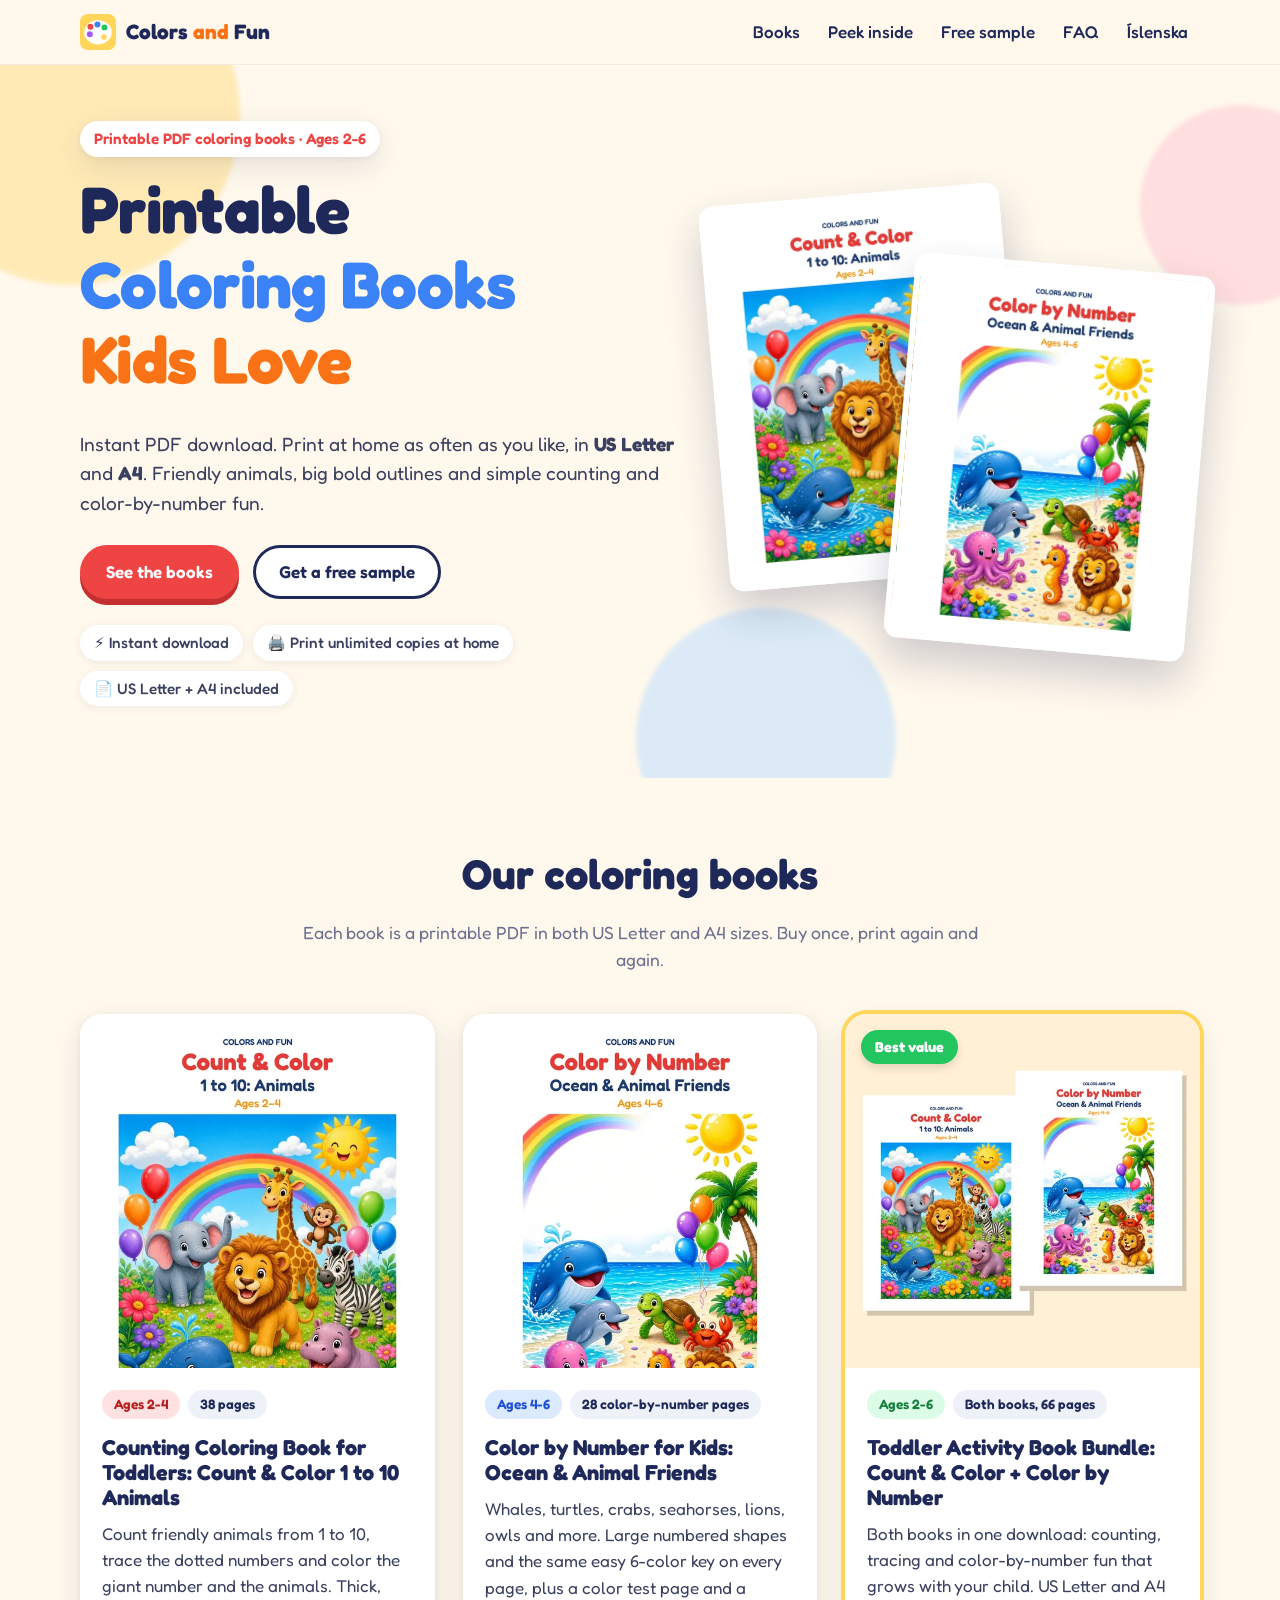
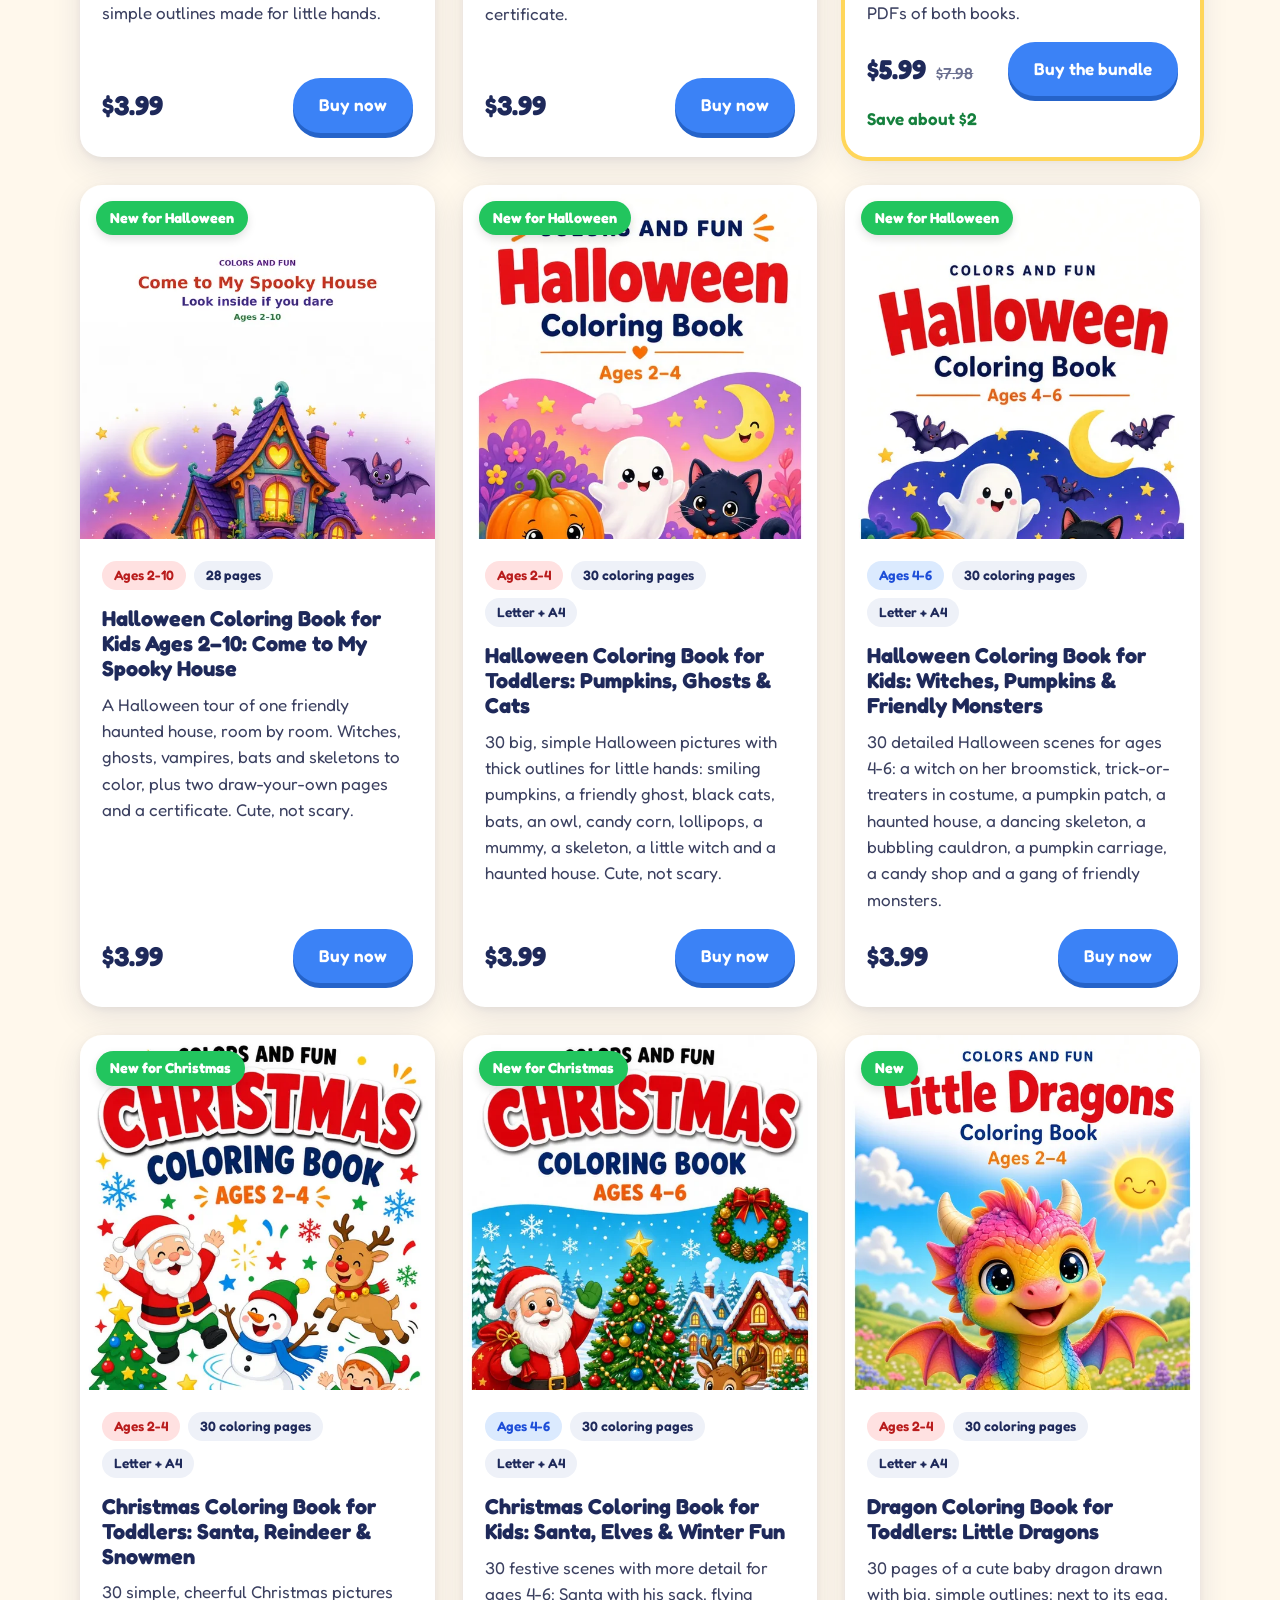
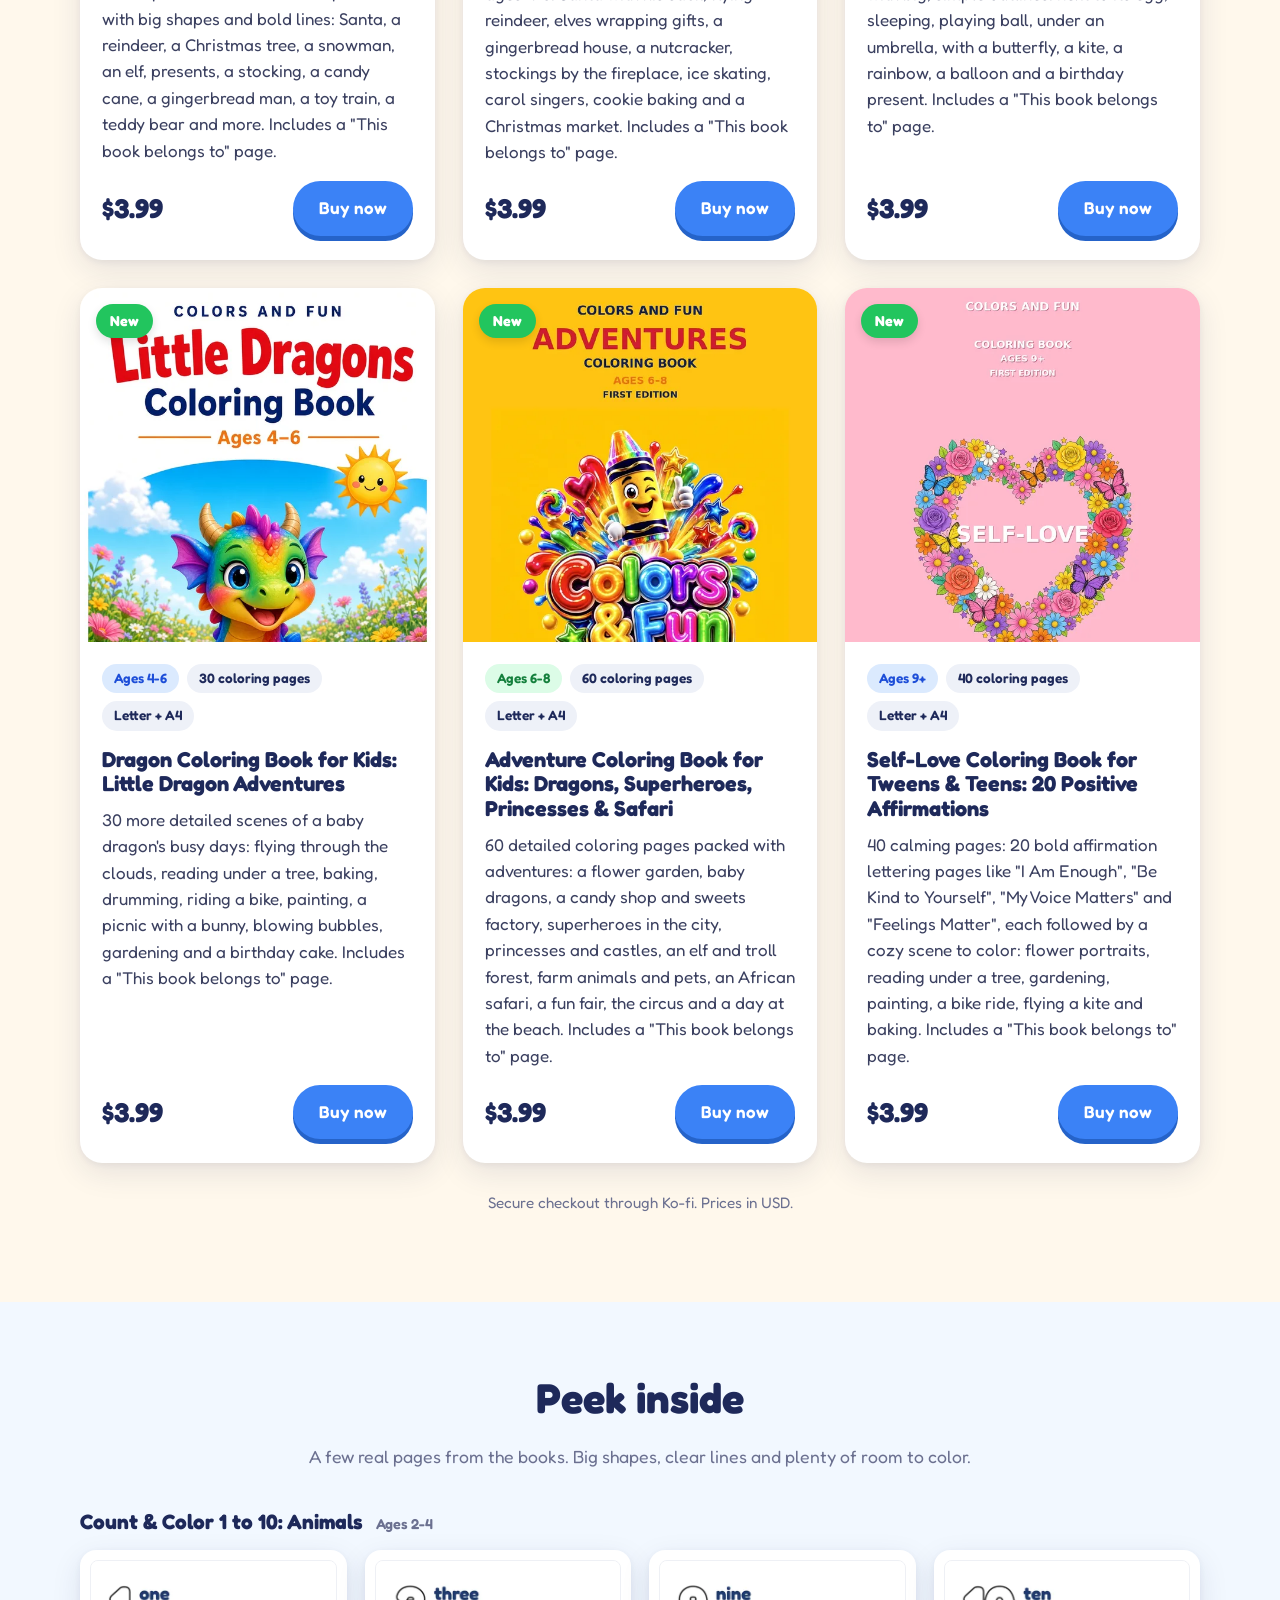
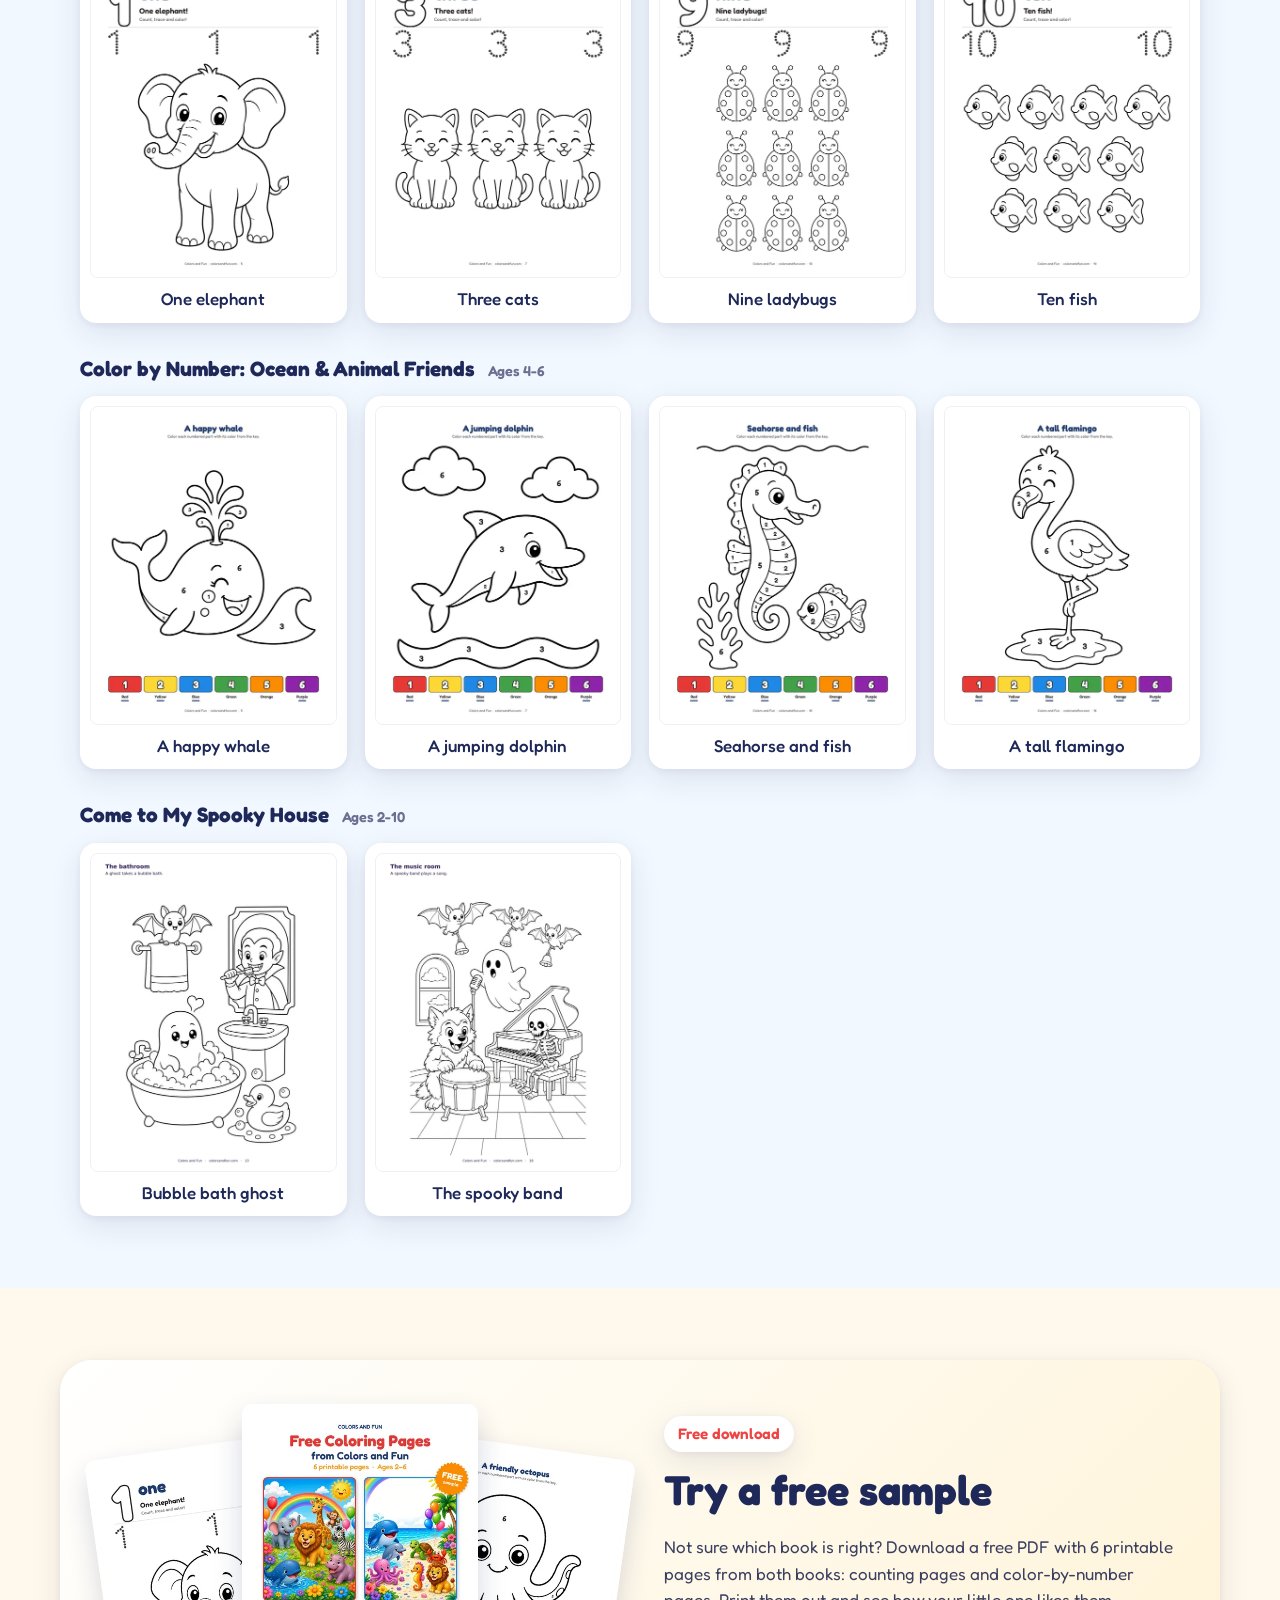
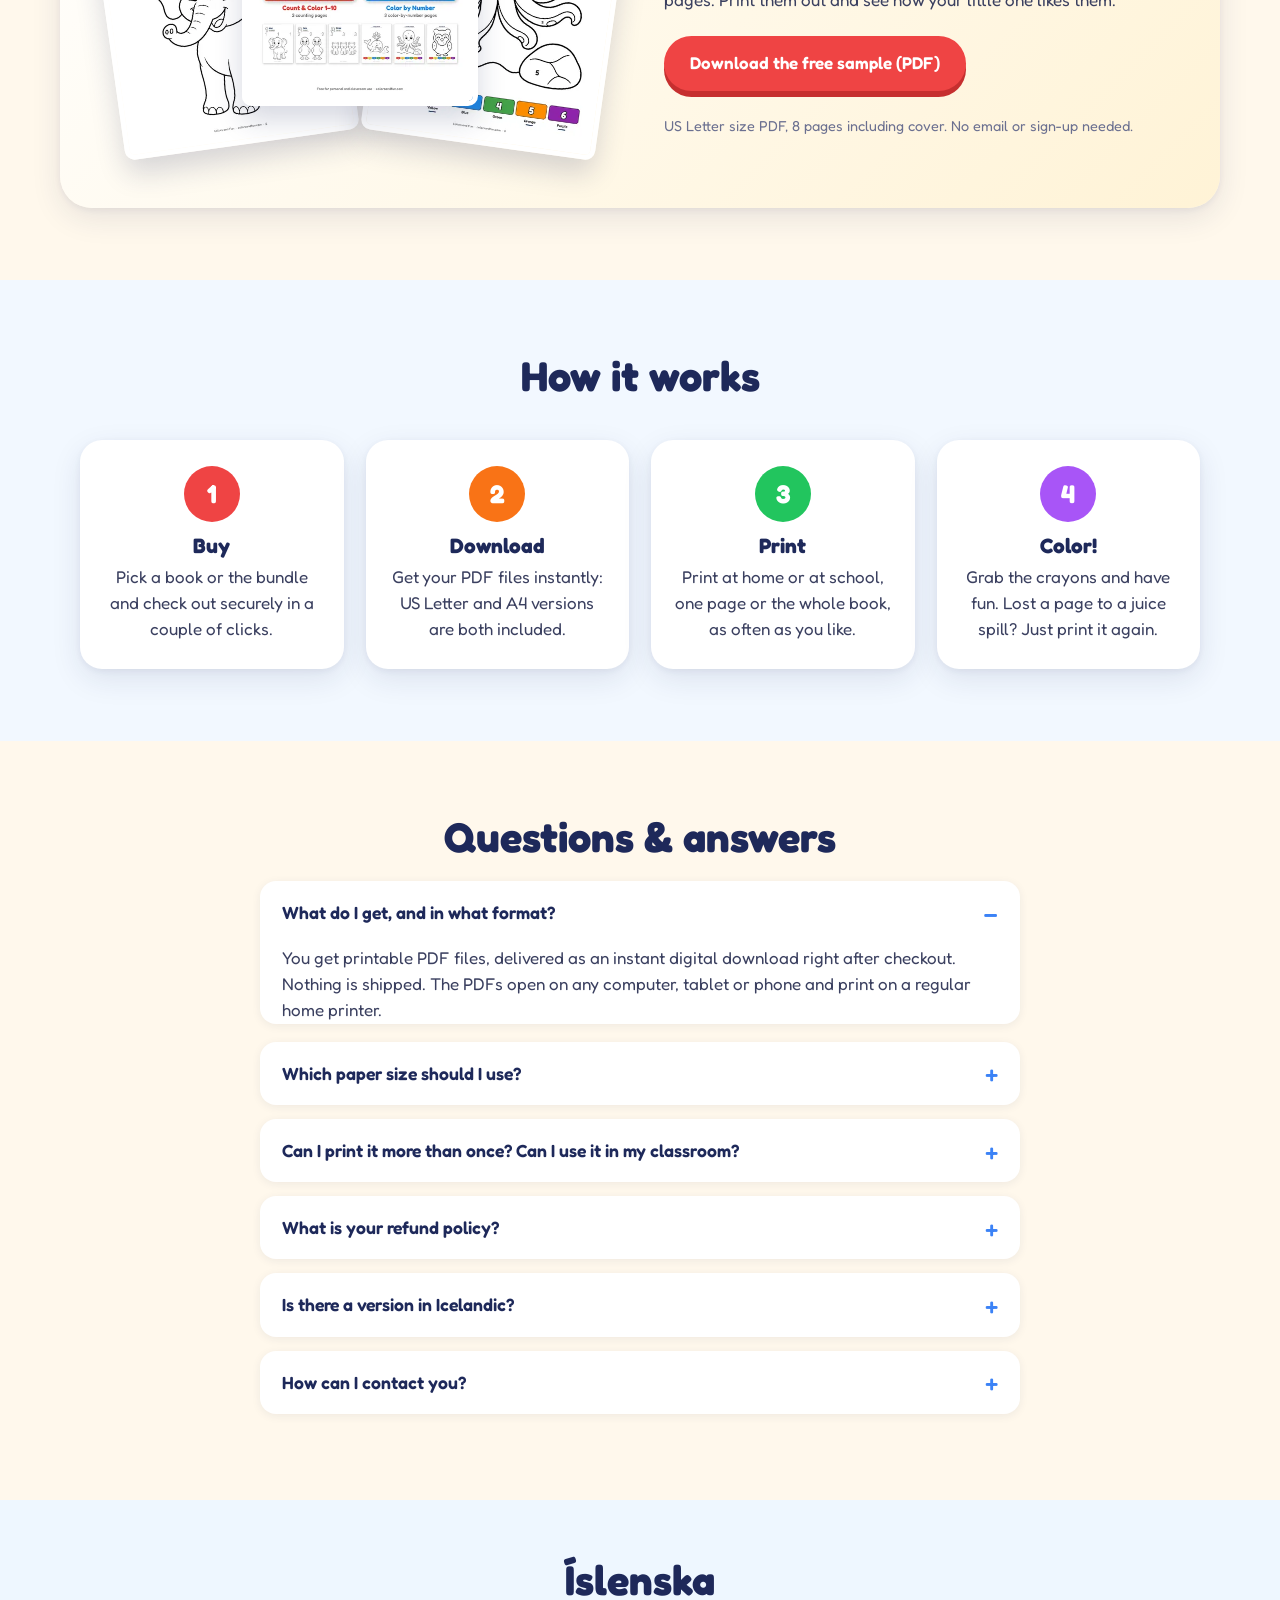
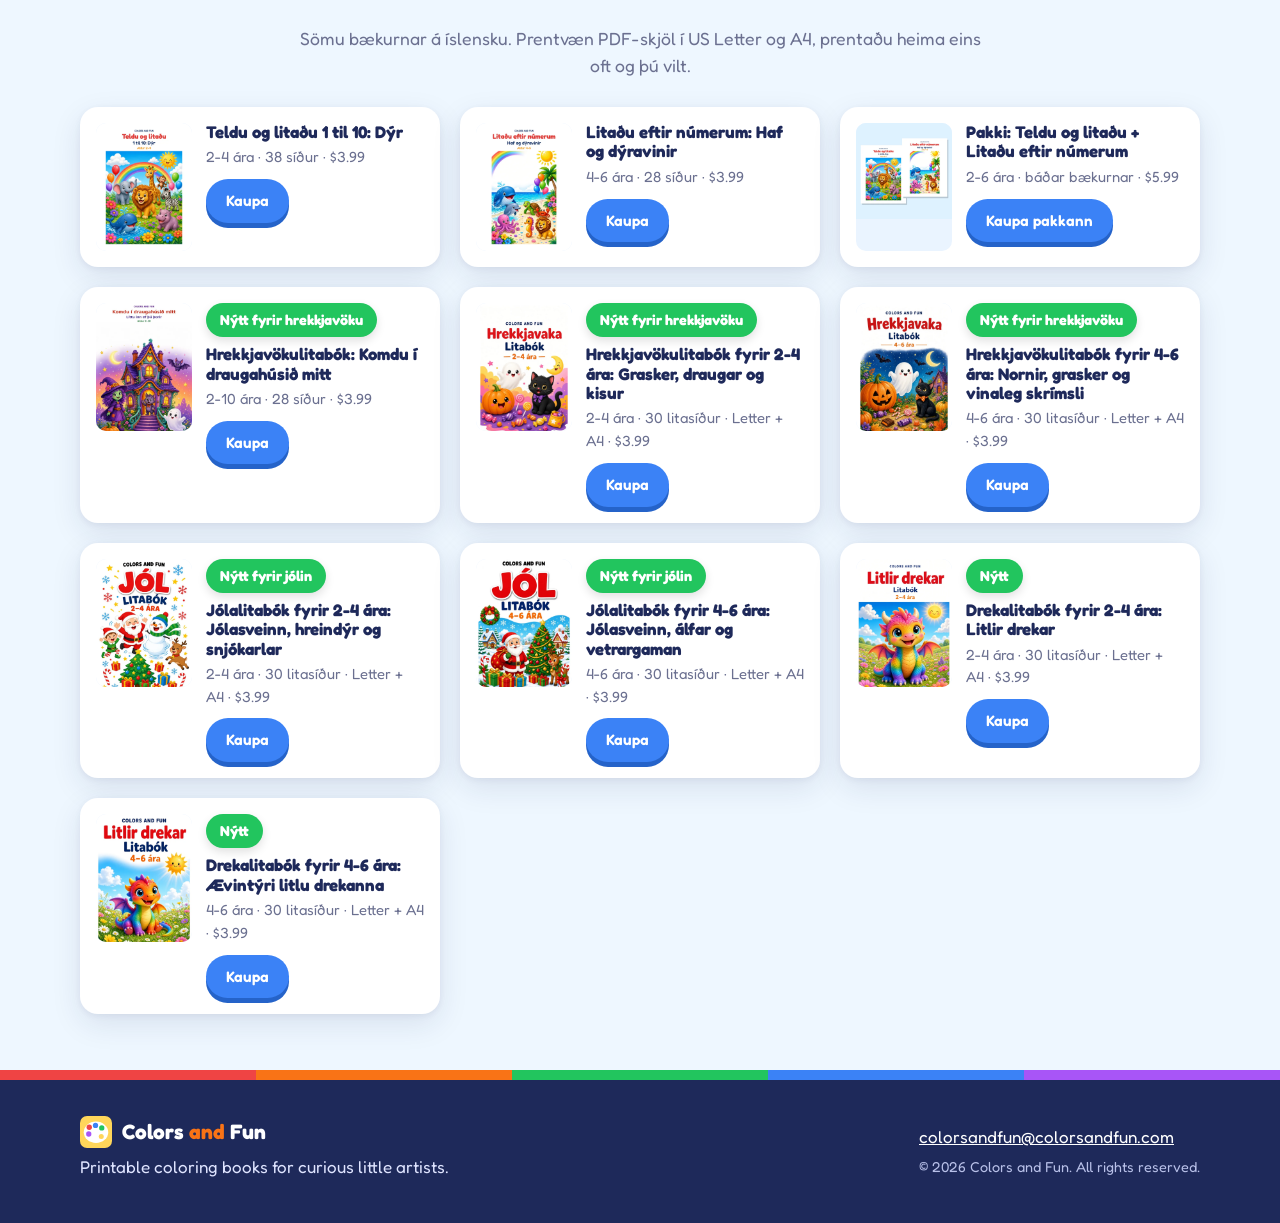
==== index.html @ 724a6eb8 "Update product titles" ====
<!DOCTYPE html>
<html lang="en">
<head>
<meta charset="utf-8">
<meta name="viewport" content="width=device-width, initial-scale=1">
<title>Colors and Fun | Printable Coloring Books Kids Love (PDF Download)</title>
<meta name="description" content="Printable coloring books for kids ages 2-6. Counting, tracing and color-by-number pages with friendly animals. Instant PDF download in US Letter and A4 - print at home as often as you like.">
<link rel="canonical" href="https://colorsandfun.com/">
<meta name="theme-color" content="#ffd65a">
<meta property="og:type" content="website">
<meta property="og:site_name" content="Colors and Fun">
<meta property="og:title" content="Printable Coloring Books Kids Love | Colors and Fun">
<meta property="og:description" content="Counting and color-by-number coloring books for ages 2-6. Instant PDF download, US Letter and A4, print at home as often as you like.">
<meta property="og:url" content="https://colorsandfun.com/">
<meta property="og:image" content="https://colorsandfun.com/og-image.jpg">
<meta property="og:image:width" content="1200">
<meta property="og:image:height" content="630">
<meta property="og:image:alt" content="Colors and Fun printable coloring books: Count &amp; Color 1 to 10 and Color by Number">
<meta name="twitter:card" content="summary_large_image">
<meta name="twitter:image" content="https://colorsandfun.com/og-image.jpg">
<link rel="icon" href="favicon.svg" type="image/svg+xml">
<link rel="icon" href="favicon.png" type="image/png" sizes="32x32">
<link rel="apple-touch-icon" href="apple-touch-icon.png">
<link rel="preconnect" href="https://fonts.googleapis.com">
<link rel="preconnect" href="https://fonts.gstatic.com" crossorigin>
<link href="https://fonts.googleapis.com/css2?family=Fredoka:wght@400;500;600;700&display=swap" rel="stylesheet">
<link rel="stylesheet" href="style.css">
<script type="application/ld+json">
{"@context":"https://schema.org","@type":"Organization","name":"Colors and Fun","url":"https://colorsandfun.com/","email":"colorsandfun@colorsandfun.com","logo":"https://colorsandfun.com/icon-512.png"}
</script>
</head>
<body>
<a class="skip" href="#books">Skip to the books</a>

<header class="site-header">
  <div class="wrap nav">
    <a class="brand" href="#top" aria-label="Colors and Fun home">
      <img src="favicon.svg" alt="" width="36" height="36">
      <span>Colors <em>and</em> Fun</span>
    </a>
    <nav aria-label="Main">
      <a href="#books">Books</a>
      <a href="#peek">Peek inside</a>
      <a href="#free-sample">Free sample</a>
      <a href="#faq">FAQ</a>
      <a href="#islenska" lang="is">Íslenska</a>
    </nav>
  </div>
</header>

<main id="top">
  <!-- HERO -->
  <section class="hero">
    <div class="blob b1" aria-hidden="true"></div><div class="blob b2" aria-hidden="true"></div><div class="blob b3" aria-hidden="true"></div>
    <div class="wrap hero-grid">
      <div class="hero-text">
        <p class="kicker">Printable PDF coloring books · Ages 2-6</p>
        <h1><span class="c1">Printable</span> <span class="c2">Coloring Books</span> <span class="c3">Kids Love</span></h1>
        <p class="lead">Instant PDF download. Print at home as often as you like, in <strong>US Letter</strong> and <strong>A4</strong>. Friendly animals, big bold outlines and simple counting and color-by-number fun.</p>
        <div class="cta">
          <a class="btn btn-primary" href="#books">See the books</a>
          <a class="btn btn-ghost" href="#free-sample">Get a free sample</a>
        </div>
        <ul class="badges">
          <li>⚡ Instant download</li>
          <li>🖨️ Print unlimited copies at home</li>
          <li>📄 US Letter + A4 included</li>
        </ul>
      </div>
      <div class="hero-art">
        <picture><img class="hc hc1" src="count-cover.webp" width="600" height="776" alt="Cover of Counting Coloring Book for Toddlers: Count &amp; Color 1 to 10 Animals, with a lion, elephant, giraffe and rainbow" fetchpriority="high"></picture>
        <picture><img class="hc hc2" src="cbn-cover.webp" width="600" height="776" alt="Cover of Color by Number for Kids: Ocean &amp; Animal Friends, with a dolphin, octopus, seahorse and lion on a beach"></picture>
      </div>
    </div>
  </section>

  <!-- BOOKS -->
  <section id="books" class="section">
    <div class="wrap">
      <h2 class="title">Our coloring books</h2>
      <p class="sub">Each book is a printable PDF in both US Letter and A4 sizes. Buy once, print again and again.</p>
      <div class="cards">
        <article class="card">
          <img src="count-cover.webp" width="600" height="776" loading="lazy" alt="Counting Coloring Book for Toddlers: Count &amp; Color 1 to 10 Animals coloring book cover">
          <div class="card-body">
            <p class="tags"><span class="tag t-red">Ages 2-4</span><span class="tag">38 pages</span></p>
            <h3>Counting Coloring Book for Toddlers: Count &amp; Color 1 to 10 Animals</h3>
            <p>Count friendly animals from 1 to 10, trace the dotted numbers and color the giant number and the animals. Thick, simple outlines made for little hands.</p>
            <div class="buy">
              <span class="price">$3.99</span>
              <a class="btn btn-buy" href="https://ko-fi.com/s/a883e757b7" target="_blank" rel="noopener">Buy now</a>
            </div>
          </div>
        </article>

        <article class="card">
          <img src="cbn-cover.webp" width="600" height="776" loading="lazy" alt="Color by Number for Kids: Ocean &amp; Animal Friends coloring book cover">
          <div class="card-body">
            <p class="tags"><span class="tag t-blue">Ages 4-6</span><span class="tag">28 color-by-number pages</span></p>
            <h3>Color by Number for Kids: Ocean &amp; Animal Friends</h3>
            <p>Whales, turtles, crabs, seahorses, lions, owls and more. Large numbered shapes and the same easy 6-color key on every page, plus a color test page and a certificate.</p>
            <div class="buy">
              <span class="price">$3.99</span>
              <a class="btn btn-buy" href="https://ko-fi.com/s/46046f6a3d" target="_blank" rel="noopener">Buy now</a>
            </div>
          </div>
        </article>

        <article class="card card-best">
          <span class="ribbon">Best value</span>
          <img src="bundle-cover.webp" width="600" height="600" loading="lazy" alt="Bundle of both books: Count &amp; Color and Color by Number covers side by side">
          <div class="card-body">
            <p class="tags"><span class="tag t-green">Ages 2-6</span><span class="tag">Both books, 66 pages</span></p>
            <h3>Toddler Activity Book Bundle: Count &amp; Color + Color by Number</h3>
            <p>Both books in one download: counting, tracing and color-by-number fun that grows with your child. US Letter and A4 PDFs of both books.</p>
            <div class="buy">
              <span class="price">$5.99 <s>$7.98</s></span>
              <a class="btn btn-buy" href="https://ko-fi.com/s/7cb8dab026" target="_blank" rel="noopener">Buy the bundle</a>
            </div>
            <p class="save">Save about $2</p>
          </div>
        </article>

        <article class="card">
          <span class="ribbon">New for Halloween</span>
          <img src="spooky-cover.webp" width="600" height="1010" loading="lazy" alt="Come to My Spooky House Halloween coloring book cover">
          <div class="card-body">
            <p class="tags"><span class="tag t-red">Ages 2-10</span><span class="tag">28 pages</span></p>
            <h3>Halloween Coloring Book for Kids Ages 2–10: Come to My Spooky House</h3>
            <p>A Halloween tour of one friendly haunted house, room by room. Witches, ghosts, vampires, bats and skeletons to color, plus two draw-your-own pages and a certificate. Cute, not scary.</p>
            <div class="buy">
              <span class="price">$3.99</span>
              <a class="btn btn-buy" href="https://ko-fi.com/s/6b1c73822f" target="_blank" rel="noopener">Buy now</a>
            </div>
          </div>
        </article>

        <article class="card">
          <span class="ribbon">New for Halloween</span>
          <img src="halloween-2-4-en-cover.webp" width="600" height="849" loading="lazy" alt="Halloween Coloring Book for Toddlers: Pumpkins, Ghosts &amp; Cats cover">
          <div class="card-body">
            <p class="tags"><span class="tag t-red">Ages 2-4</span><span class="tag">30 coloring pages</span><span class="tag">Letter + A4</span></p>
            <h3>Halloween Coloring Book for Toddlers: Pumpkins, Ghosts &amp; Cats</h3>
            <p>30 big, simple Halloween pictures with thick outlines for little hands: smiling pumpkins, a friendly ghost, black cats, bats, an owl, candy corn, lollipops, a mummy, a skeleton, a little witch and a haunted house. Cute, not scary.</p>
            <div class="buy">
              <span class="price">$3.99</span>
              <a class="btn btn-buy" href="https://ko-fi.com/s/b49b879828" target="_blank" rel="noopener">Buy now</a>
            </div>
          </div>
        </article>

        <article class="card">
          <span class="ribbon">New for Halloween</span>
          <img src="halloween-4-6-en-cover.webp" width="600" height="849" loading="lazy" alt="Halloween Coloring Book for Kids: Witches, Pumpkins &amp; Friendly Monsters cover">
          <div class="card-body">
            <p class="tags"><span class="tag t-blue">Ages 4-6</span><span class="tag">30 coloring pages</span><span class="tag">Letter + A4</span></p>
            <h3>Halloween Coloring Book for Kids: Witches, Pumpkins &amp; Friendly Monsters</h3>
            <p>30 detailed Halloween scenes for ages 4-6: a witch on her broomstick, trick-or-treaters in costume, a pumpkin patch, a haunted house, a dancing skeleton, a bubbling cauldron, a pumpkin carriage, a candy shop and a gang of friendly monsters.</p>
            <div class="buy">
              <span class="price">$3.99</span>
              <a class="btn btn-buy" href="https://ko-fi.com/s/6f2542adf2" target="_blank" rel="noopener">Buy now</a>
            </div>
          </div>
        </article>

        <article class="card">
          <span class="ribbon">New for Christmas</span>
          <img src="christmas-2-4-en-cover.webp" width="600" height="849" loading="lazy" alt="Christmas Coloring Book for Toddlers: Santa, Reindeer &amp; Snowmen cover">
          <div class="card-body">
            <p class="tags"><span class="tag t-red">Ages 2-4</span><span class="tag">30 coloring pages</span><span class="tag">Letter + A4</span></p>
            <h3>Christmas Coloring Book for Toddlers: Santa, Reindeer &amp; Snowmen</h3>
            <p>30 simple, cheerful Christmas pictures with big shapes and bold lines: Santa, a reindeer, a Christmas tree, a snowman, an elf, presents, a stocking, a candy cane, a gingerbread man, a toy train, a teddy bear and more. Includes a "This book belongs to" page.</p>
            <div class="buy">
              <span class="price">$3.99</span>
              <a class="btn btn-buy" href="https://ko-fi.com/s/d802148d5e" target="_blank" rel="noopener">Buy now</a>
            </div>
          </div>
        </article>

        <article class="card">
          <span class="ribbon">New for Christmas</span>
          <img src="christmas-4-6-en-cover.webp" width="600" height="849" loading="lazy" alt="Christmas Coloring Book for Kids: Santa, Elves &amp; Winter Fun cover">
          <div class="card-body">
            <p class="tags"><span class="tag t-blue">Ages 4-6</span><span class="tag">30 coloring pages</span><span class="tag">Letter + A4</span></p>
            <h3>Christmas Coloring Book for Kids: Santa, Elves &amp; Winter Fun</h3>
            <p>30 festive scenes with more detail for ages 4-6: Santa with his sack, flying reindeer, elves wrapping gifts, a gingerbread house, a nutcracker, stockings by the fireplace, ice skating, carol singers, cookie baking and a Christmas market. Includes a "This book belongs to" page.</p>
            <div class="buy">
              <span class="price">$3.99</span>
              <a class="btn btn-buy" href="https://ko-fi.com/s/858dc6470f" target="_blank" rel="noopener">Buy now</a>
            </div>
          </div>
        </article>

        <article class="card">
          <span class="ribbon">New</span>
          <img src="dragons-2-4-en-cover.webp" width="600" height="849" loading="lazy" alt="Dragon Coloring Book for Toddlers: Little Dragons cover">
          <div class="card-body">
            <p class="tags"><span class="tag t-red">Ages 2-4</span><span class="tag">30 coloring pages</span><span class="tag">Letter + A4</span></p>
            <h3>Dragon Coloring Book for Toddlers: Little Dragons</h3>
            <p>30 pages of a cute baby dragon drawn with big, simple outlines: next to its egg, sleeping, playing ball, under an umbrella, with a butterfly, a kite, a rainbow, a balloon and a birthday present. Includes a "This book belongs to" page.</p>
            <div class="buy">
              <span class="price">$3.99</span>
              <a class="btn btn-buy" href="https://ko-fi.com/s/57151da0b3" target="_blank" rel="noopener">Buy now</a>
            </div>
          </div>
        </article>

        <article class="card">
          <span class="ribbon">New</span>
          <img src="dragons-4-6-en-cover.webp" width="600" height="849" loading="lazy" alt="Dragon Coloring Book for Kids: Little Dragon Adventures cover">
          <div class="card-body">
            <p class="tags"><span class="tag t-blue">Ages 4-6</span><span class="tag">30 coloring pages</span><span class="tag">Letter + A4</span></p>
            <h3>Dragon Coloring Book for Kids: Little Dragon Adventures</h3>
            <p>30 more detailed scenes of a baby dragon's busy days: flying through the clouds, reading under a tree, baking, drumming, riding a bike, painting, a picnic with a bunny, blowing bubbles, gardening and a birthday cake. Includes a "This book belongs to" page.</p>
            <div class="buy">
              <span class="price">$3.99</span>
              <a class="btn btn-buy" href="https://ko-fi.com/s/185e09279e" target="_blank" rel="noopener">Buy now</a>
            </div>
          </div>
        </article>

        <article class="card">
          <span class="ribbon">New</span>
          <img src="adventures-6-8-en-cover.webp" width="600" height="849" loading="lazy" alt="Adventure Coloring Book for Kids: Dragons, Superheroes, Princesses &amp; Safari cover">
          <div class="card-body">
            <p class="tags"><span class="tag t-green">Ages 6-8</span><span class="tag">60 coloring pages</span><span class="tag">Letter + A4</span></p>
            <h3>Adventure Coloring Book for Kids: Dragons, Superheroes, Princesses &amp; Safari</h3>
            <p>60 detailed coloring pages packed with adventures: a flower garden, baby dragons, a candy shop and sweets factory, superheroes in the city, princesses and castles, an elf and troll forest, farm animals and pets, an African safari, a fun fair, the circus and a day at the beach. Includes a "This book belongs to" page.</p>
            <div class="buy">
              <span class="price">$3.99</span>
              <a class="btn btn-buy" href="https://ko-fi.com/s/f5c90ad5f9" target="_blank" rel="noopener">Buy now</a>
            </div>
          </div>
        </article>

        <article class="card">
          <span class="ribbon">New</span>
          <img src="self-love-9plus-en-cover.webp" width="600" height="849" loading="lazy" alt="Self-Love Coloring Book for Tweens &amp; Teens: 20 Positive Affirmations cover">
          <div class="card-body">
            <p class="tags"><span class="tag t-blue">Ages 9+</span><span class="tag">40 coloring pages</span><span class="tag">Letter + A4</span></p>
            <h3>Self-Love Coloring Book for Tweens &amp; Teens: 20 Positive Affirmations</h3>
            <p>40 calming pages: 20 bold affirmation lettering pages like "I Am Enough", "Be Kind to Yourself", "My Voice Matters" and "Feelings Matter", each followed by a cozy scene to color: flower portraits, reading under a tree, gardening, painting, a bike ride, flying a kite and baking. Includes a "This book belongs to" page.</p>
            <div class="buy">
              <span class="price">$3.99</span>
              <a class="btn btn-buy" href="https://ko-fi.com/s/53c9df7891" target="_blank" rel="noopener">Buy now</a>
            </div>
          </div>
        </article>
      </div>
      <p class="note">Secure checkout through Ko-fi. Prices in USD.</p>
    </div>
  </section>

  <!-- PEEK INSIDE -->
  <section id="peek" class="section section-tint">
    <div class="wrap">
      <h2 class="title">Peek inside</h2>
      <p class="sub">A few real pages from the books. Big shapes, clear lines and plenty of room to color.</p>
      <h3 class="gal-h">Count &amp; Color 1 to 10: Animals <span>Ages 2-4</span></h3>
      <div class="gallery">
        <figure><img src="count-page-2.webp" width="520" height="673" loading="lazy" alt="Page 1: one elephant to count, trace and color"><figcaption>One elephant</figcaption></figure>
        <figure><img src="count-page-3.webp" width="520" height="673" loading="lazy" alt="Page 3: three cats to count, trace and color"><figcaption>Three cats</figcaption></figure>
        <figure><img src="count-page-4.webp" width="520" height="673" loading="lazy" alt="Page 9: nine ladybugs to count, trace and color"><figcaption>Nine ladybugs</figcaption></figure>
        <figure><img src="count-page-5.webp" width="520" height="673" loading="lazy" alt="Page 10: ten fish to count, trace and color"><figcaption>Ten fish</figcaption></figure>
      </div>
      <h3 class="gal-h">Color by Number: Ocean &amp; Animal Friends <span>Ages 4-6</span></h3>
      <div class="gallery">
        <figure><img src="cbn-page-2.webp" width="520" height="673" loading="lazy" alt="Color-by-number page: a happy whale with a 6-color key"><figcaption>A happy whale</figcaption></figure>
        <figure><img src="cbn-page-3.webp" width="520" height="673" loading="lazy" alt="Color-by-number page: a jumping dolphin with clouds and waves"><figcaption>A jumping dolphin</figcaption></figure>
        <figure><img src="cbn-page-4.webp" width="520" height="673" loading="lazy" alt="Color-by-number page: a seahorse and a fish"><figcaption>Seahorse and fish</figcaption></figure>
        <figure><img src="cbn-page-5.webp" width="520" height="673" loading="lazy" alt="Color-by-number page: a tall flamingo"><figcaption>A tall flamingo</figcaption></figure>
      </div>
      <h3 class="gal-h">Come to My Spooky House <span>Ages 2-10</span></h3>
      <div class="gallery">
        <figure><img src="spooky-page-2.webp" width="520" height="673" loading="lazy" alt="Coloring page: a ghost takes a bubble bath"><figcaption>Bubble bath ghost</figcaption></figure>
        <figure><img src="spooky-page-3.webp" width="520" height="673" loading="lazy" alt="Coloring page: a spooky band plays in the music room"><figcaption>The spooky band</figcaption></figure>
      </div>
    </div>
  </section>

  <!-- FREE SAMPLE -->
  <section id="free-sample" class="section">
    <div class="wrap sample">
      <div class="sample-art" aria-hidden="true">
        <img src="sample-page-1.webp" width="420" height="544" loading="lazy" alt="">
        <img src="sample-page-2.webp" width="420" height="544" loading="lazy" alt="">
        <img src="sample-page-6.webp" width="420" height="544" loading="lazy" alt="">
      </div>
      <div class="sample-text">
        <p class="kicker">Free download</p>
        <h2 class="title left">Try a free sample</h2>
        <p>Not sure which book is right? Download a free PDF with 6 printable pages from both books: counting pages and color-by-number pages. Print them out and see how your little one likes them.</p>
        <a class="btn btn-primary" href="colors-and-fun-free-sample.pdf" download>Download the free sample (PDF)</a>
        <p class="small">US Letter size PDF, 8 pages including cover. No email or sign-up needed.</p>
      </div>
    </div>
  </section>

  <!-- HOW IT WORKS -->
  <section id="how" class="section section-tint">
    <div class="wrap">
      <h2 class="title">How it works</h2>
      <ol class="steps">
        <li><span class="num n1">1</span><h3>Buy</h3><p>Pick a book or the bundle and check out securely in a couple of clicks.</p></li>
        <li><span class="num n2">2</span><h3>Download</h3><p>Get your PDF files instantly: US Letter and A4 versions are both included.</p></li>
        <li><span class="num n3">3</span><h3>Print</h3><p>Print at home or at school, one page or the whole book, as often as you like.</p></li>
        <li><span class="num n4">4</span><h3>Color!</h3><p>Grab the crayons and have fun. Lost a page to a juice spill? Just print it again.</p></li>
      </ol>
    </div>
  </section>

  <!-- FAQ -->
  <section id="faq" class="section">
    <div class="wrap narrow">
      <h2 class="title">Questions &amp; answers</h2>
      <details open>
        <summary>What do I get, and in what format?</summary>
        <p>You get printable PDF files, delivered as an instant digital download right after checkout. Nothing is shipped. The PDFs open on any computer, tablet or phone and print on a regular home printer.</p>
      </details>
      <details>
        <summary>Which paper size should I use?</summary>
        <p>Both! Every book includes a <strong>US Letter</strong> (8.5 × 11 in) PDF and an <strong>A4</strong> (210 × 297 mm) PDF, so use whichever matches the paper in your printer.</p>
      </details>
      <details>
        <summary>Can I print it more than once? Can I use it in my classroom?</summary>
        <p>Yes. Print as many copies as you like for your own family or your own classroom. Please don't resell or share the PDF files themselves. If you'd like to use the pages more widely (for example across a whole school), just email us.</p>
      </details>
      <details>
        <summary>What is your refund policy?</summary>
        <p>Because these are digital downloads that you receive instantly, purchases are generally non-refundable. If anything is wrong with your files, for example a file won't open or a page is missing, email us and we'll make it right.</p>
      </details>
      <details>
        <summary>Is there a version in Icelandic?</summary>
        <p>Yes! Both books are also available in Icelandic. See the <a href="#islenska">Íslenska</a> section below.</p>
      </details>
      <details>
        <summary>How can I contact you?</summary>
        <p>Email us at <a href="mailto:colorsandfun@colorsandfun.com">colorsandfun@colorsandfun.com</a>. We're happy to help with downloads, printing or anything else.</p>
      </details>
    </div>
  </section>

  <!-- ICELANDIC -->
  <section id="islenska" class="section section-is" lang="is">
    <div class="wrap">
      <h2 class="title">Íslenska</h2>
      <p class="sub">Sömu bækurnar á íslensku. Prentvæn PDF-skjöl í US Letter og A4, prentaðu heima eins oft og þú vilt.</p>
      <div class="is-cards">
        <article class="is-card">
          <img src="is-teldu-cover.webp" width="600" height="776" loading="lazy" alt="Forsíða: Teldu og litaðu 1 til 10: Dýr">
          <div>
            <h3>Teldu og litaðu 1 til 10: Dýr</h3>
            <p class="meta">2-4 ára · 38 síður · $3.99</p>
            <a class="btn btn-buy btn-sm" href="https://ko-fi.com/s/adc0a174e7" target="_blank" rel="noopener">Kaupa</a>
          </div>
        </article>
        <article class="is-card">
          <img src="is-litadu-cover.webp" width="600" height="776" loading="lazy" alt="Forsíða: Litaðu eftir númerum: Haf og dýravinir">
          <div>
            <h3>Litaðu eftir númerum: Haf og dýravinir</h3>
            <p class="meta">4-6 ára · 28 síður · $3.99</p>
            <a class="btn btn-buy btn-sm" href="https://ko-fi.com/s/9a2430989b" target="_blank" rel="noopener">Kaupa</a>
          </div>
        </article>
        <article class="is-card">
          <img class="contain" src="is-bundle-cover.webp" width="600" height="600" loading="lazy" alt="Pakki: báðar íslensku bækurnar saman">
          <div>
            <h3>Pakki: Teldu og litaðu + Litaðu eftir númerum</h3>
            <p class="meta">2-6 ára · báðar bækurnar · $5.99</p>
            <a class="btn btn-buy btn-sm" href="https://ko-fi.com/s/563954b8fe" target="_blank" rel="noopener">Kaupa pakkann</a>
          </div>
        </article>
        <article class="is-card">
          <img src="is-drauga-cover.webp" width="600" height="900" loading="lazy" alt="Forsíða: Komdu í draugahúsið mitt">
          <div>
            <span class="ribbon" style="position:static;display:inline-block;margin-bottom:8px">Nýtt fyrir hrekkjavöku</span>
            <h3>Hrekkjavökulitabók: Komdu í draugahúsið mitt</h3>
            <p class="meta">2-10 ára · 28 síður · $3.99</p>
            <a class="btn btn-buy btn-sm" href="https://ko-fi.com/s/646bb7d43a" target="_blank" rel="noopener">Kaupa</a>
          </div>
        </article>
        <article class="is-card">
          <img src="hrekkjavaka-2-4-is-cover.webp" width="600" height="849" loading="lazy" alt="Forsíða: Hrekkjavökulitabók fyrir 2-4 ára: Grasker, draugar og kisur">
          <div>
            <span class="ribbon" style="position:static;display:inline-block;margin-bottom:8px">Nýtt fyrir hrekkjavöku</span>
            <h3>Hrekkjavökulitabók fyrir 2-4 ára: Grasker, draugar og kisur</h3>
            <p class="meta">2-4 ára · 30 litasíður · Letter + A4 · $3.99</p>
            <a class="btn btn-buy btn-sm" href="https://ko-fi.com/s/28a3e0ae0b" target="_blank" rel="noopener">Kaupa</a>
          </div>
        </article>
        <article class="is-card">
          <img src="hrekkjavaka-4-6-is-cover.webp" width="600" height="849" loading="lazy" alt="Forsíða: Hrekkjavökulitabók fyrir 4-6 ára: Nornir, grasker og vinaleg skrímsli">
          <div>
            <span class="ribbon" style="position:static;display:inline-block;margin-bottom:8px">Nýtt fyrir hrekkjavöku</span>
            <h3>Hrekkjavökulitabók fyrir 4-6 ára: Nornir, grasker og vinaleg skrímsli</h3>
            <p class="meta">4-6 ára · 30 litasíður · Letter + A4 · $3.99</p>
            <a class="btn btn-buy btn-sm" href="https://ko-fi.com/s/10fbe61478" target="_blank" rel="noopener">Kaupa</a>
          </div>
        </article>
        <article class="is-card">
          <img src="jol-2-4-is-cover.webp" width="600" height="849" loading="lazy" alt="Forsíða: Jólalitabók fyrir 2-4 ára: Jólasveinn, hreindýr og snjókarlar">
          <div>
            <span class="ribbon" style="position:static;display:inline-block;margin-bottom:8px">Nýtt fyrir jólin</span>
            <h3>Jólalitabók fyrir 2-4 ára: Jólasveinn, hreindýr og snjókarlar</h3>
            <p class="meta">2-4 ára · 30 litasíður · Letter + A4 · $3.99</p>
            <a class="btn btn-buy btn-sm" href="https://ko-fi.com/s/0d9d2375ac" target="_blank" rel="noopener">Kaupa</a>
          </div>
        </article>
        <article class="is-card">
          <img src="jol-4-6-is-cover.webp" width="600" height="849" loading="lazy" alt="Forsíða: Jólalitabók fyrir 4-6 ára: Jólasveinn, álfar og vetrargaman">
          <div>
            <span class="ribbon" style="position:static;display:inline-block;margin-bottom:8px">Nýtt fyrir jólin</span>
            <h3>Jólalitabók fyrir 4-6 ára: Jólasveinn, álfar og vetrargaman</h3>
            <p class="meta">4-6 ára · 30 litasíður · Letter + A4 · $3.99</p>
            <a class="btn btn-buy btn-sm" href="https://ko-fi.com/s/e6c6f3968c" target="_blank" rel="noopener">Kaupa</a>
          </div>
        </article>
        <article class="is-card">
          <img src="drekar-2-4-is-cover.webp" width="600" height="849" loading="lazy" alt="Forsíða: Drekalitabók fyrir 2-4 ára: Litlir drekar">
          <div>
            <span class="ribbon" style="position:static;display:inline-block;margin-bottom:8px">Nýtt</span>
            <h3>Drekalitabók fyrir 2-4 ára: Litlir drekar</h3>
            <p class="meta">2-4 ára · 30 litasíður · Letter + A4 · $3.99</p>
            <a class="btn btn-buy btn-sm" href="https://ko-fi.com/s/a068e063d1" target="_blank" rel="noopener">Kaupa</a>
          </div>
        </article>
        <article class="is-card">
          <img src="drekar-4-6-is-cover.webp" width="600" height="849" loading="lazy" alt="Forsíða: Drekalitabók fyrir 4-6 ára: Ævintýri litlu drekanna">
          <div>
            <span class="ribbon" style="position:static;display:inline-block;margin-bottom:8px">Nýtt</span>
            <h3>Drekalitabók fyrir 4-6 ára: Ævintýri litlu drekanna</h3>
            <p class="meta">4-6 ára · 30 litasíður · Letter + A4 · $3.99</p>
            <a class="btn btn-buy btn-sm" href="https://ko-fi.com/s/8d0009f276" target="_blank" rel="noopener">Kaupa</a>
          </div>
        </article>
      </div>
    </div>
  </section>
</main>

<footer class="site-footer">
  <div class="stripe" aria-hidden="true"><i></i><i></i><i></i><i></i><i></i></div>
  <div class="wrap foot">
    <div>
      <a class="brand" href="#top"><img src="favicon.svg" alt="" width="32" height="32"><span>Colors <em>and</em> Fun</span></a>
      <p>Printable coloring books for curious little artists.</p>
    </div>
    <div>
      <p><a href="mailto:colorsandfun@colorsandfun.com">colorsandfun@colorsandfun.com</a></p>
      <p class="small">© 2026 Colors and Fun. All rights reserved.</p>
    </div>
  </div>
</footer>

</body>
</html>
---- style.css ----
/* Colors and Fun - static site styles */
:root{
  --ink:#1e295a; --text:#3b4060; --muted:#6b7090;
  --red:#ef4444; --orange:#f97316; --yellow:#ffd65a; --green:#22c55e; --blue:#3b82f6; --purple:#a855f7;
  --cream:#fff8ec; --tint:#f2f8ff; --card:#ffffff;
  --radius:22px; --shadow:0 10px 30px rgba(30,41,90,.10),0 2px 6px rgba(30,41,90,.06);
}
*{box-sizing:border-box}
html{scroll-behavior:smooth;-webkit-text-size-adjust:100%}
body{margin:0;font-family:"Fredoka",system-ui,-apple-system,"Segoe UI",Roboto,sans-serif;color:var(--text);background:var(--cream);line-height:1.55;font-size:17px}
img{max-width:100%;height:auto;display:block}
a{color:var(--blue)}
h1,h2,h3{font-family:"Fredoka",sans-serif;color:var(--ink);line-height:1.15;margin:0 0 .5em}
.wrap{max-width:1160px;margin:0 auto;padding:0 20px}
.narrow{max-width:800px}
.skip{position:absolute;left:-999px;top:0;background:#fff;padding:8px 12px;z-index:100}
.skip:focus{left:8px;top:8px}
:focus-visible{outline:3px solid var(--blue);outline-offset:3px;border-radius:8px}

/* header */
.site-header{position:sticky;top:0;z-index:50;background:rgba(255,248,236,.92);backdrop-filter:saturate(1.4) blur(8px);border-bottom:1px solid rgba(30,41,90,.06)}
.nav{display:flex;align-items:center;justify-content:space-between;gap:16px;min-height:64px}
.brand{display:flex;align-items:center;gap:10px;text-decoration:none;font-weight:700;font-size:1.3rem;color:var(--ink)}
.brand em{font-style:normal;color:var(--orange)}
nav{display:flex;gap:4px;flex-wrap:wrap}
nav a{text-decoration:none;color:var(--ink);font-weight:500;padding:8px 12px;border-radius:999px}
nav a:hover{background:#fff}

/* buttons */
.btn{display:inline-flex;align-items:center;justify-content:center;gap:8px;font:inherit;font-weight:600;text-decoration:none;border-radius:999px;padding:14px 26px;transition:transform .15s ease,box-shadow .15s ease,background .15s;cursor:pointer;border:0;text-align:center}
.btn:hover{transform:translateY(-2px)}
.btn-primary{background:var(--red);color:#fff;box-shadow:0 6px 0 #c62f2f}
.btn-primary:hover{box-shadow:0 8px 0 #c62f2f}
.btn-ghost{background:#fff;color:var(--ink);box-shadow:inset 0 0 0 3px var(--ink)}
.btn-buy{background:var(--blue);color:#fff;box-shadow:0 5px 0 #2563c9}
.btn-sm{padding:10px 20px;font-size:.95rem}

/* hero */
.hero{position:relative;overflow:hidden;padding:56px 0 72px}
.blob{position:absolute;border-radius:50%;filter:blur(2px);opacity:.55;z-index:0}
.b1{width:340px;height:340px;background:#ffe08a;top:-120px;left:-100px}
.b2{width:260px;height:260px;background:#bfe0ff;bottom:-90px;right:30%}
.b3{width:200px;height:200px;background:#ffc9d6;top:40px;right:-60px}
.hero-grid{position:relative;z-index:1;display:grid;grid-template-columns:1.1fr .9fr;gap:40px;align-items:center}
.kicker{display:inline-block;font-weight:600;color:var(--red);background:#fff;border-radius:999px;padding:6px 14px;margin:0 0 14px;box-shadow:var(--shadow);font-size:.95rem}
.hero h1{font-size:clamp(2.4rem,5.4vw,4.1rem);font-weight:700;letter-spacing:-.01em}
.hero h1 span{display:block}
.c1{color:var(--ink)}.c2{color:var(--blue)}.c3{color:var(--orange)}
.lead{font-size:1.2rem;max-width:34em;margin:0 0 26px}
.cta{display:flex;gap:14px;flex-wrap:wrap;margin-bottom:26px}
.badges{list-style:none;padding:0;margin:0;display:flex;flex-wrap:wrap;gap:10px}
.badges li{background:#fff;border-radius:999px;padding:6px 14px;font-weight:500;font-size:.95rem;box-shadow:0 2px 8px rgba(30,41,90,.07)}
.hero-art{position:relative;min-height:440px}
.hc{position:absolute;width:62%;border-radius:14px;box-shadow:0 20px 40px rgba(30,41,90,.22);border:6px solid #fff}
.hc1{left:0;top:0;transform:rotate(-5deg)}
.hc2{right:0;top:70px;transform:rotate(5deg)}

/* sections */
.section{padding:72px 0}
.section-tint{background:var(--tint)}
.title{font-size:clamp(1.9rem,3.6vw,2.6rem);text-align:center;font-weight:700}
.title.left{text-align:left}
.sub{text-align:center;max-width:40em;margin:0 auto 40px;color:var(--muted);font-size:1.1rem}
.note{text-align:center;color:var(--muted);font-size:.95rem;margin-top:28px}
.small{font-size:.9rem;color:var(--muted)}

/* product cards */
.cards{display:grid;grid-template-columns:repeat(3,1fr);gap:28px}
.card{position:relative;background:var(--card);border-radius:var(--radius);box-shadow:var(--shadow);overflow:hidden;display:flex;flex-direction:column}
.card>img{aspect-ratio:1/1;object-fit:cover;object-position:top;width:100%;background:#fff3db}
.card-body{padding:22px 22px 24px;display:flex;flex-direction:column;flex:1}
.card h3{font-size:1.35rem}
.card p{margin:0 0 16px}
.tags{display:flex;flex-wrap:wrap;gap:8px}
.tag{font-size:.85rem;font-weight:600;padding:4px 12px;border-radius:999px;background:#eef1f8;color:var(--ink)}
.t-red{background:#ffe1e1;color:#b91c1c}.t-blue{background:#dbeafe;color:#1d4ed8}.t-green{background:#dcfce7;color:#15803d}
.buy{margin-top:auto;display:flex;align-items:center;justify-content:space-between;gap:12px;flex-wrap:wrap}
.price{font-size:1.7rem;font-weight:700;color:var(--ink)}
.price s{font-size:1rem;color:var(--muted);font-weight:500;margin-left:4px}
.save{margin:10px 0 0!important;font-weight:600;color:#15803d}
.card-best{box-shadow:0 0 0 4px var(--yellow),var(--shadow)}
.ribbon{position:absolute;top:16px;left:16px;z-index:2;background:var(--green);color:#fff;font-weight:700;padding:6px 14px;border-radius:999px;font-size:.9rem;box-shadow:0 4px 10px rgba(0,0,0,.12)}

/* gallery */
.gal-h{font-size:1.3rem;margin:34px 0 16px}
.gal-h span{white-space:nowrap;display:inline-block;font-size:.9rem;font-weight:600;color:var(--muted);margin-left:8px}
.gallery{display:grid;grid-template-columns:repeat(4,1fr);gap:18px}
.gallery figure{margin:0;background:#fff;border-radius:16px;padding:10px;box-shadow:var(--shadow)}
.gallery img{border-radius:8px;border:1px solid #eef0f5}
.gallery figcaption{text-align:center;font-weight:500;padding-top:8px;color:var(--ink)}

/* free sample */
.sample{display:grid;grid-template-columns:1fr 1fr;gap:48px;align-items:center;background:linear-gradient(135deg,#fff 0%,#fff3d6 100%);border-radius:32px;padding:44px;box-shadow:var(--shadow)}
.sample-art{position:relative;height:360px}
.sample-art img{position:absolute;width:46%;border-radius:10px;border:5px solid #fff;box-shadow:0 14px 28px rgba(30,41,90,.18)}
.sample-art img:nth-child(1){left:27%;top:0;z-index:3}
.sample-art img:nth-child(2){left:0;top:40px;transform:rotate(-8deg)}
.sample-art img:nth-child(3){right:0;top:40px;transform:rotate(8deg)}
.sample-text .btn{margin:6px 0 10px}

/* steps */
.steps{list-style:none;padding:0;margin:40px 0 0;display:grid;grid-template-columns:repeat(4,1fr);gap:22px}
.steps li{background:#fff;border-radius:var(--radius);padding:26px 22px;box-shadow:var(--shadow);text-align:center}
.steps h3{font-size:1.3rem;margin:12px 0 6px}
.steps p{margin:0}
.num{display:inline-flex;align-items:center;justify-content:center;width:56px;height:56px;border-radius:50%;color:#fff;font-weight:700;font-size:1.6rem}
.n1{background:var(--red)}.n2{background:var(--orange)}.n3{background:var(--green)}.n4{background:var(--purple)}

/* faq */
details{background:#fff;border-radius:16px;box-shadow:0 2px 10px rgba(30,41,90,.07);margin:0 0 14px;padding:0 22px}
summary{cursor:pointer;font-weight:600;color:var(--ink);font-size:1.1rem;padding:18px 28px 18px 0;list-style:none;position:relative}
summary::-webkit-details-marker{display:none}
summary::after{content:"+";position:absolute;right:0;top:50%;transform:translateY(-50%);font-size:1.6rem;color:var(--blue);font-weight:500}
details[open] summary::after{content:"–"}
details p{margin:0 0 18px}

/* icelandic */
.section-is{background:#eef7ff;padding:56px 0}
.section-is .sub{margin-bottom:28px}
.is-cards{display:grid;grid-template-columns:repeat(3,1fr);gap:20px}
.is-card{background:#fff;border-radius:18px;box-shadow:var(--shadow);padding:16px;display:grid;grid-template-columns:96px 1fr;gap:14px;align-items:start}
.is-card img{border-radius:10px;width:96px;aspect-ratio:3/4;object-fit:cover;object-position:top;background:#eaf4ff}
.is-card img.contain{object-fit:contain}
.is-card h3{font-size:1.05rem;margin-bottom:4px}
.is-card .meta{margin:0 0 10px;color:var(--muted);font-size:.92rem}
.is-card .alt{display:block;margin-top:8px}

/* footer */
.site-footer{background:var(--ink);color:#dfe4ff}
.site-footer a{color:#fff}
.site-footer .brand{color:#fff}
.stripe{display:flex;height:10px}
.stripe i{flex:1}
.stripe i:nth-child(1){background:var(--red)}.stripe i:nth-child(2){background:var(--orange)}.stripe i:nth-child(3){background:var(--green)}.stripe i:nth-child(4){background:var(--blue)}.stripe i:nth-child(5){background:var(--purple)}
.foot{display:flex;justify-content:space-between;align-items:center;gap:24px;flex-wrap:wrap;padding:36px 20px}
.foot p{margin:6px 0}
.site-footer .small{color:#b8c0e8}

/* 404 */
.notfound{min-height:100vh;display:flex;flex-direction:column;align-items:center;justify-content:center;text-align:center;padding:40px 20px}
.notfound h1{font-size:clamp(2rem,5vw,3.2rem);margin-top:20px}
.notfound h1 span{display:block}

/* responsive */
@media (max-width:980px){
  .cards{grid-template-columns:1fr 1fr}
  .is-cards{grid-template-columns:1fr}
  .steps{grid-template-columns:1fr 1fr}
  .gallery{grid-template-columns:repeat(2,1fr)}
}
@media (max-width:760px){
  body{font-size:16px}
  nav{display:none}
  .hero{padding:32px 0 48px}
  .hero-grid{grid-template-columns:1fr;gap:20px}
  .hero-art{min-height:0;height:300px;max-width:400px;width:100%;margin:0 auto;order:-1}
  .hc{width:56%}
  .hc2{top:36px}
  .cta .btn{flex:1 1 100%}
  .section{padding:52px 0}
  .cards{grid-template-columns:1fr}
  .sample{grid-template-columns:1fr;padding:28px 20px;gap:24px}
  .sample-art{height:260px;max-width:340px;width:100%;margin:0 auto}
  .sample-text .btn{width:100%}
  .gallery{gap:12px}
  .steps{grid-template-columns:1fr 1fr;gap:14px}
  .steps li{padding:20px 14px}
  .foot{flex-direction:column;align-items:flex-start}
}
@media (max-width:420px){ .steps{grid-template-columns:1fr} }
@media (prefers-reduced-motion:reduce){ html{scroll-behavior:auto} .btn{transition:none} }
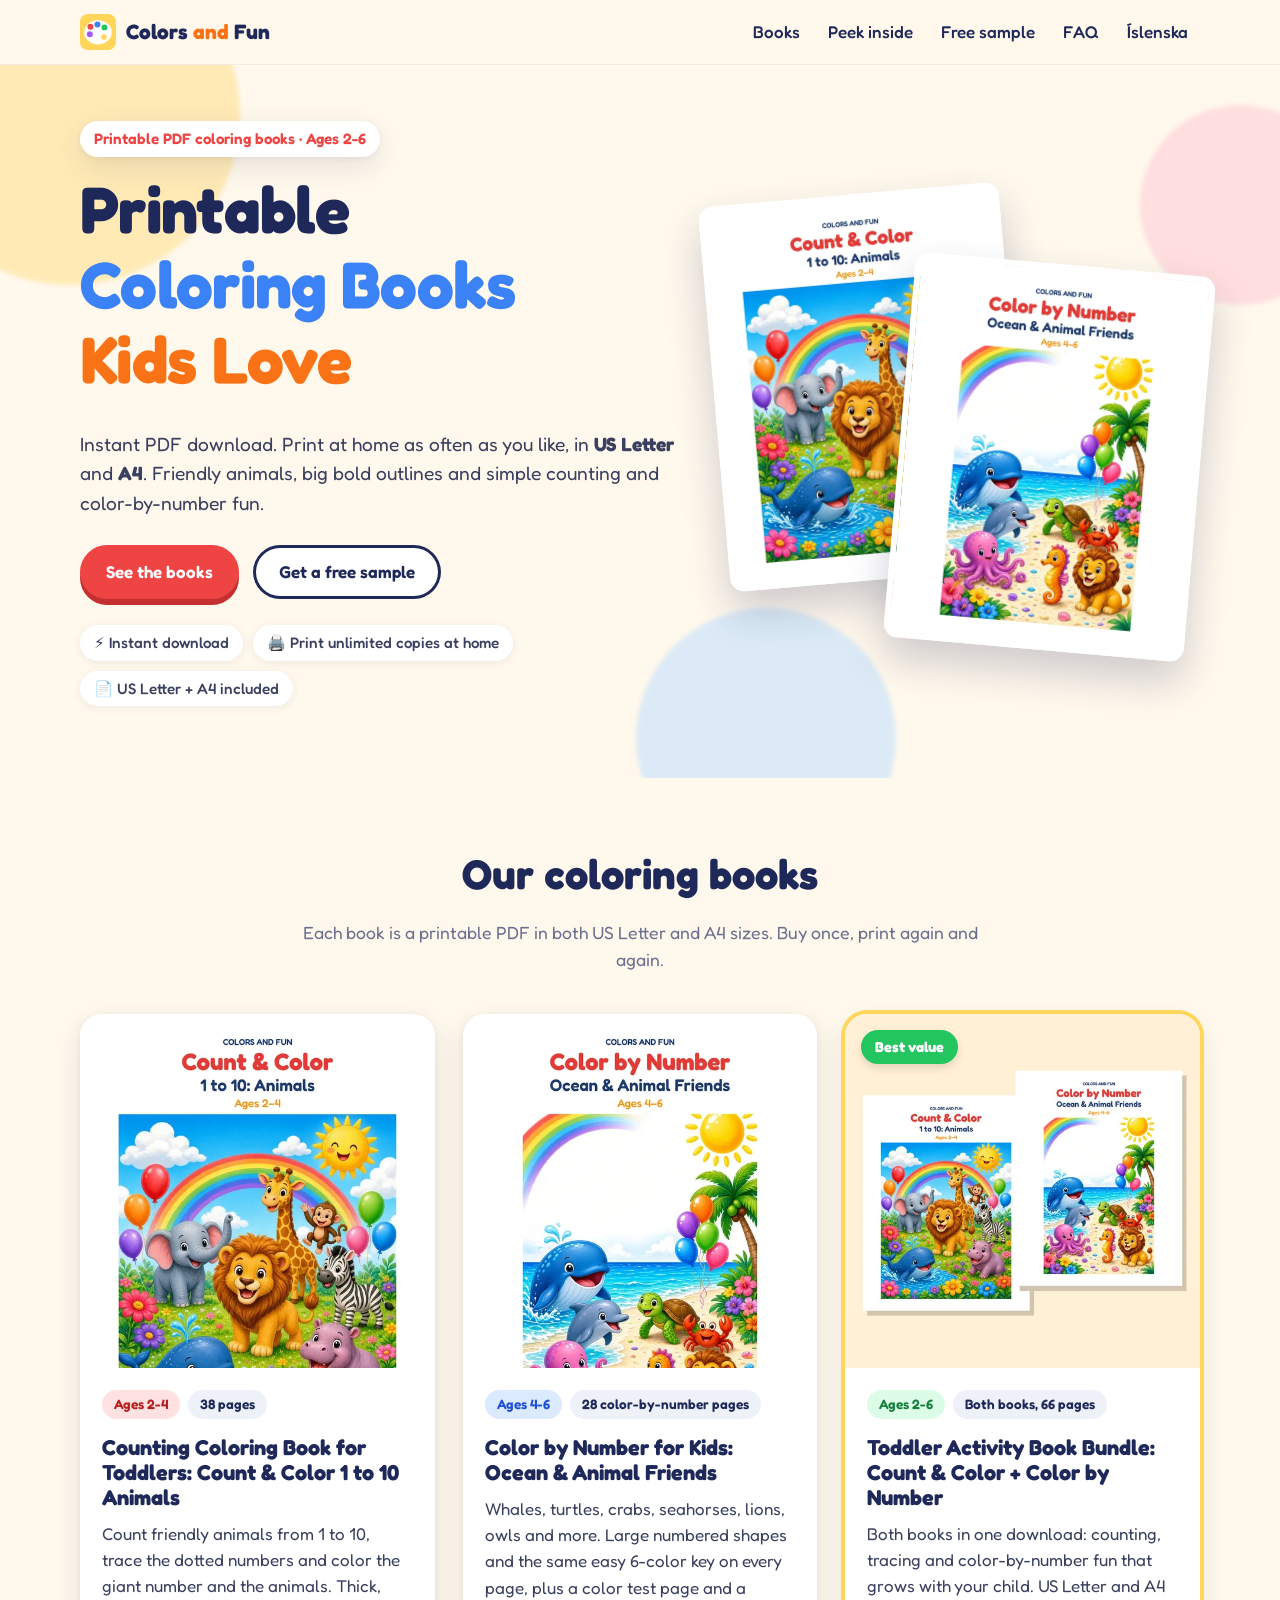
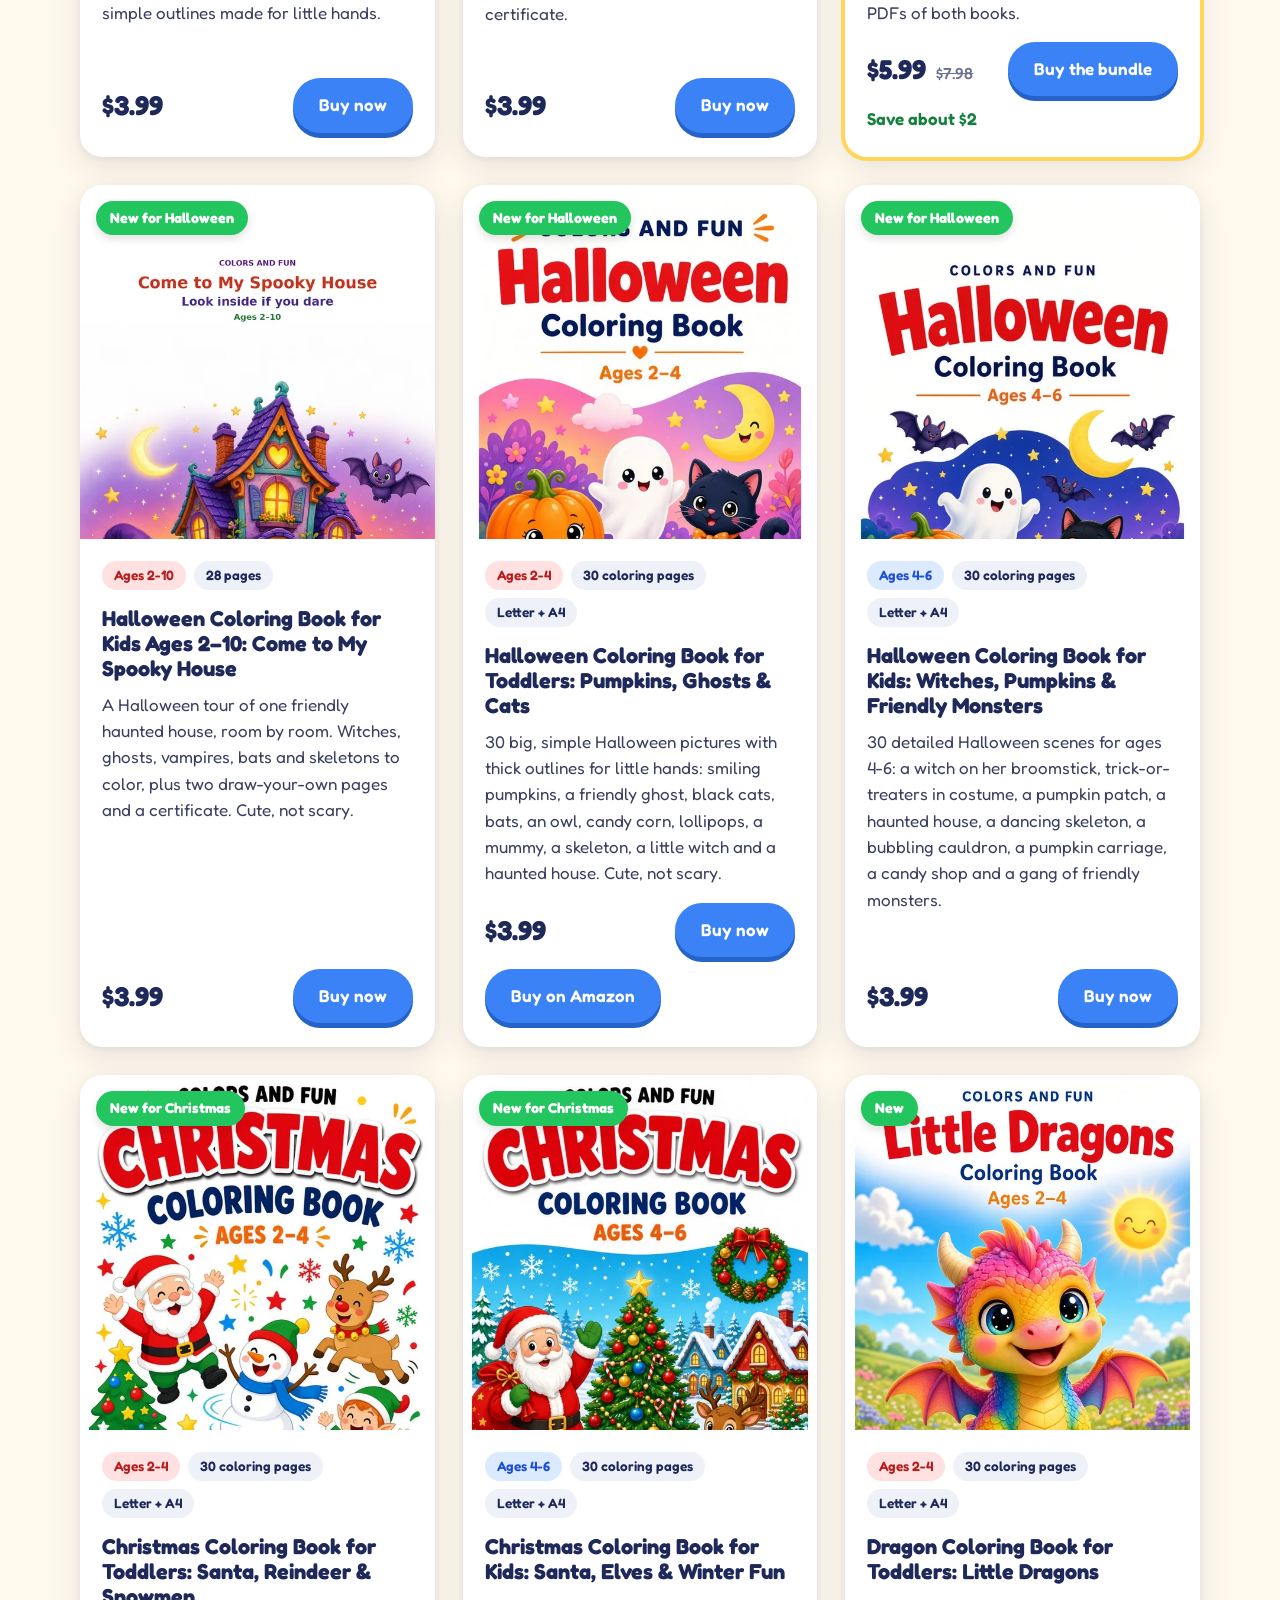
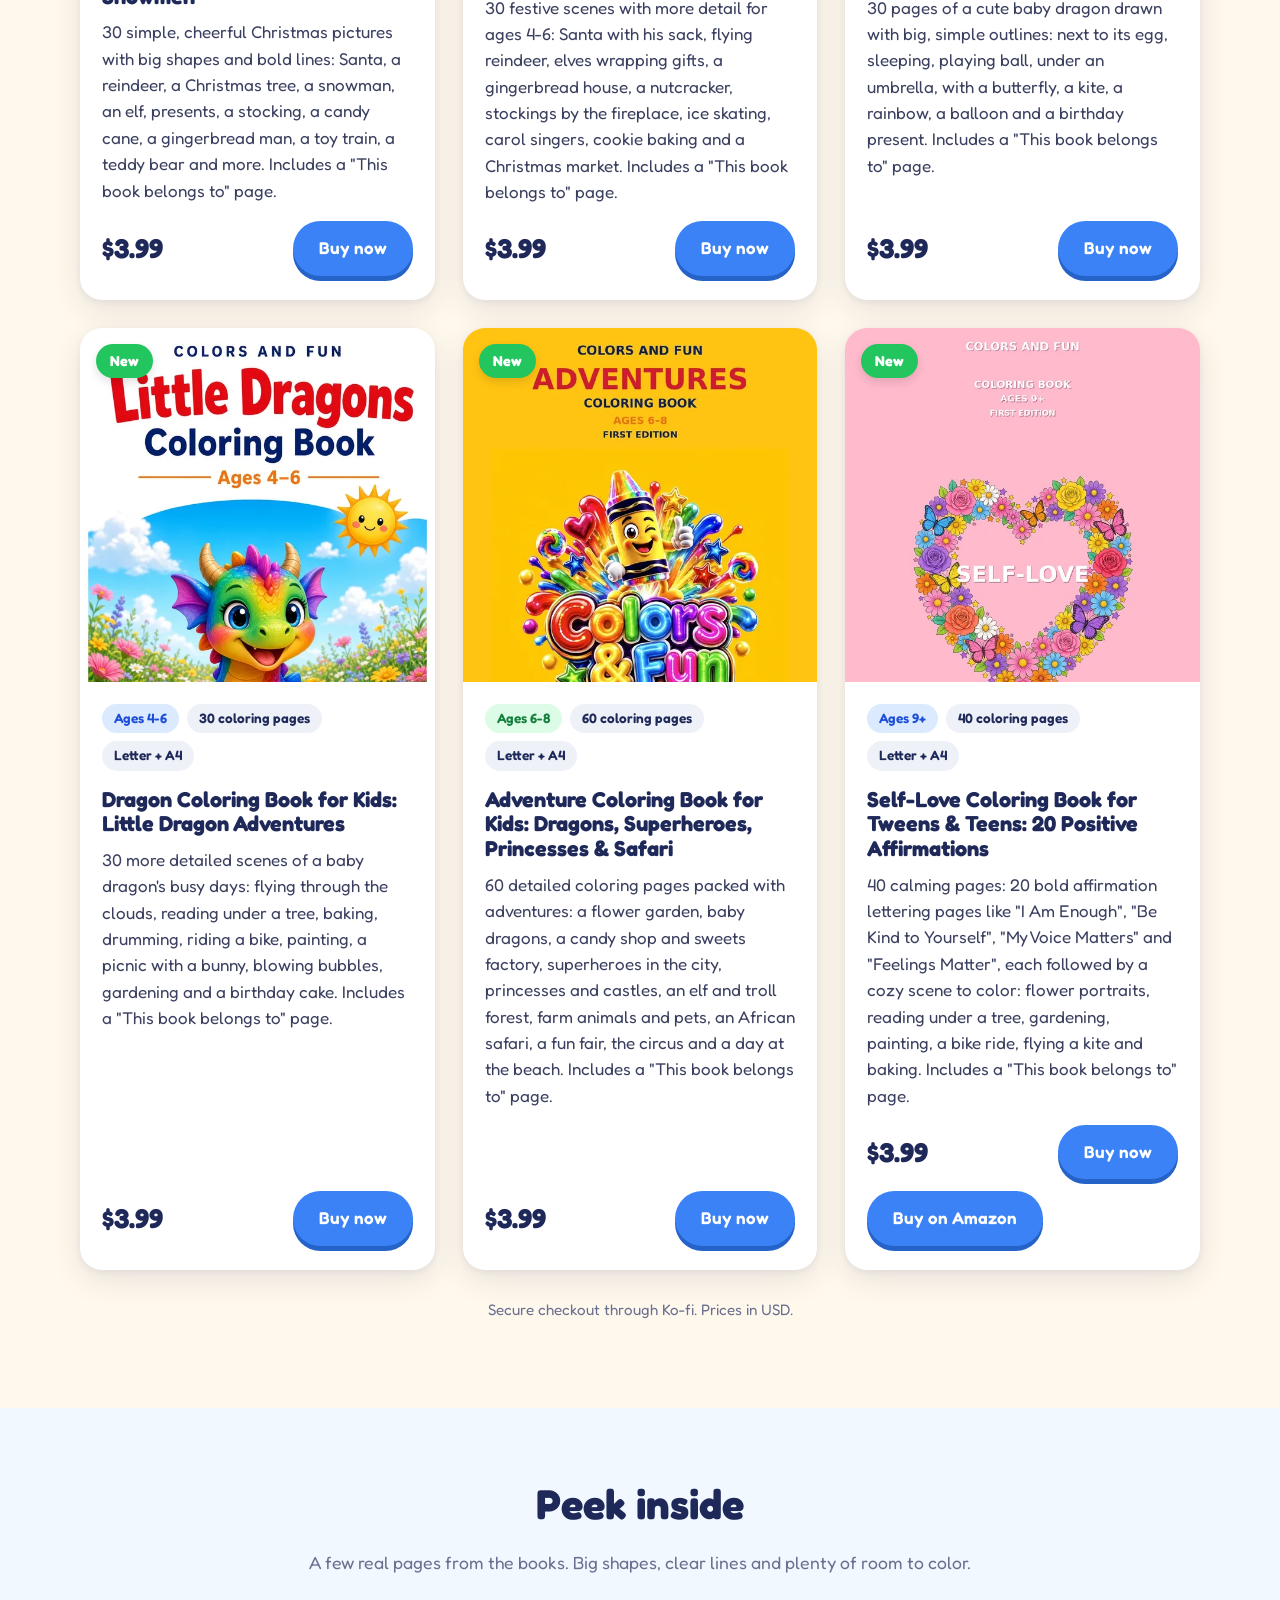
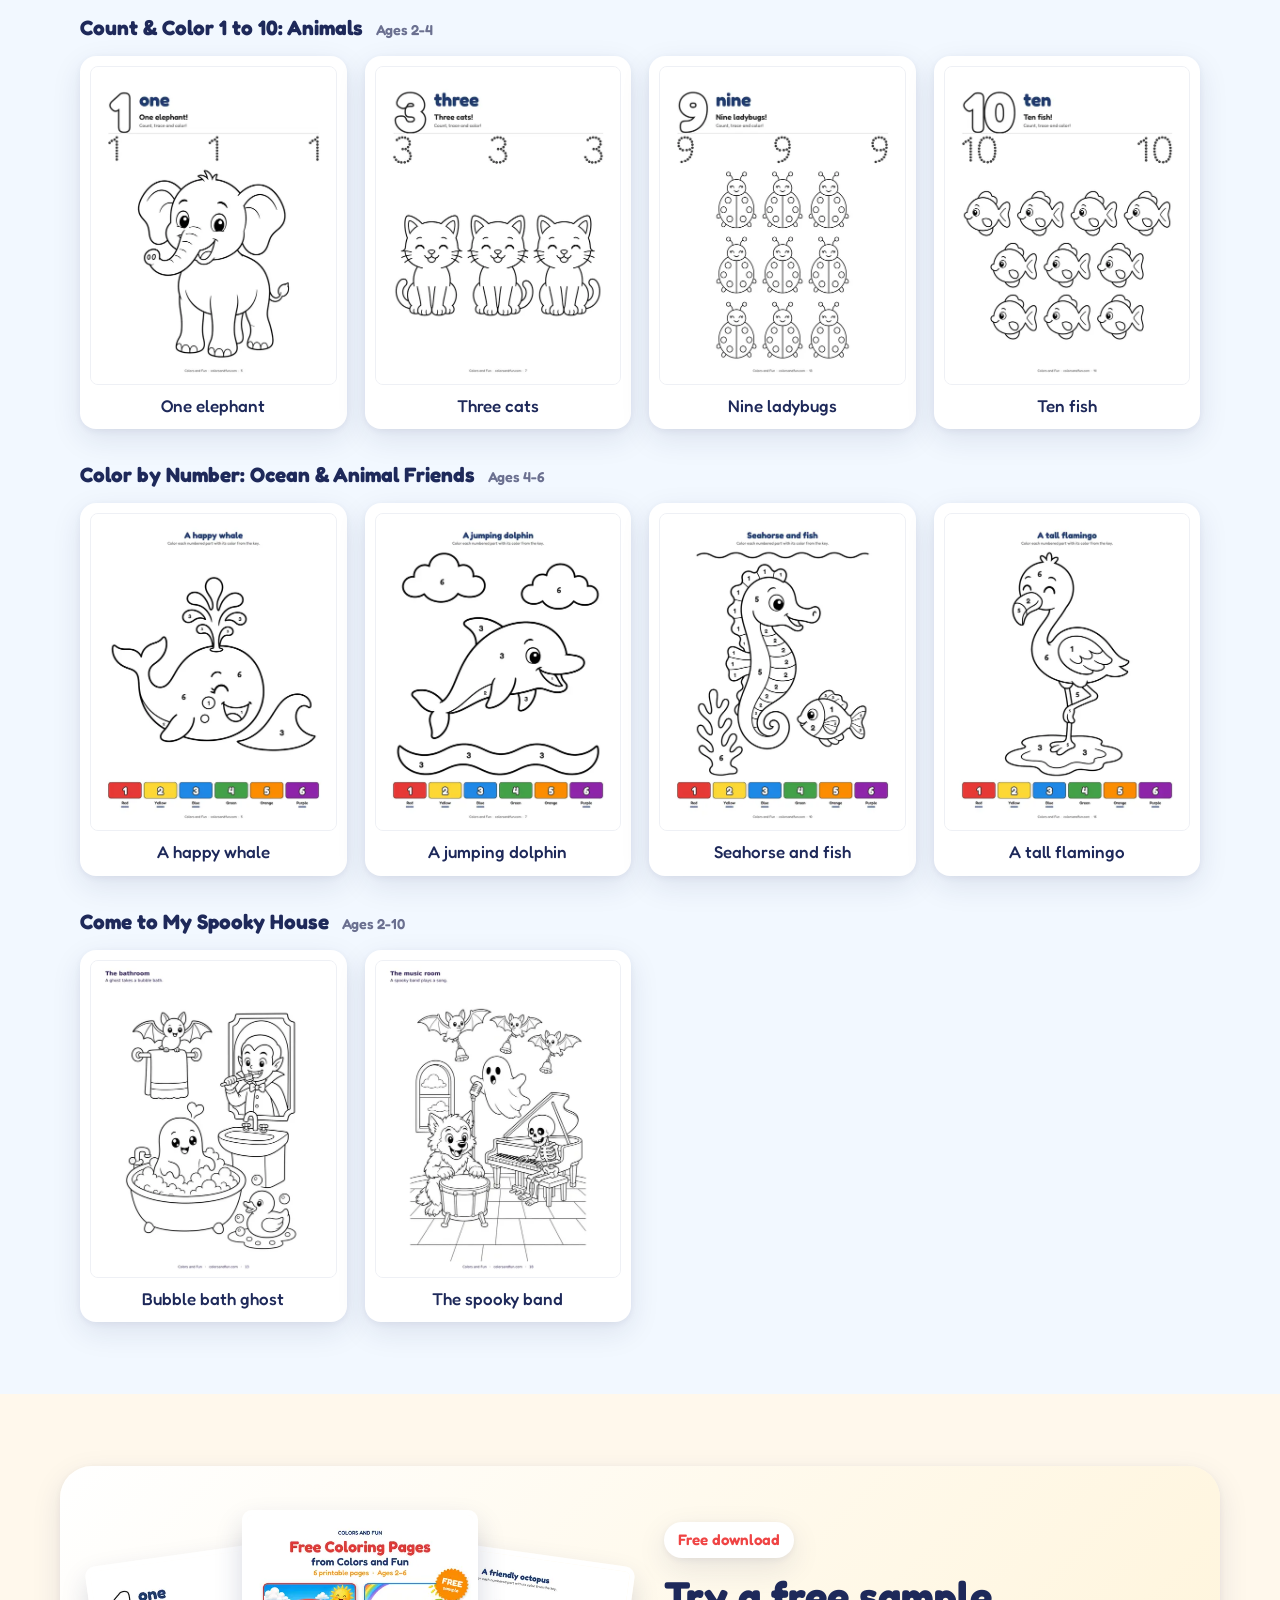
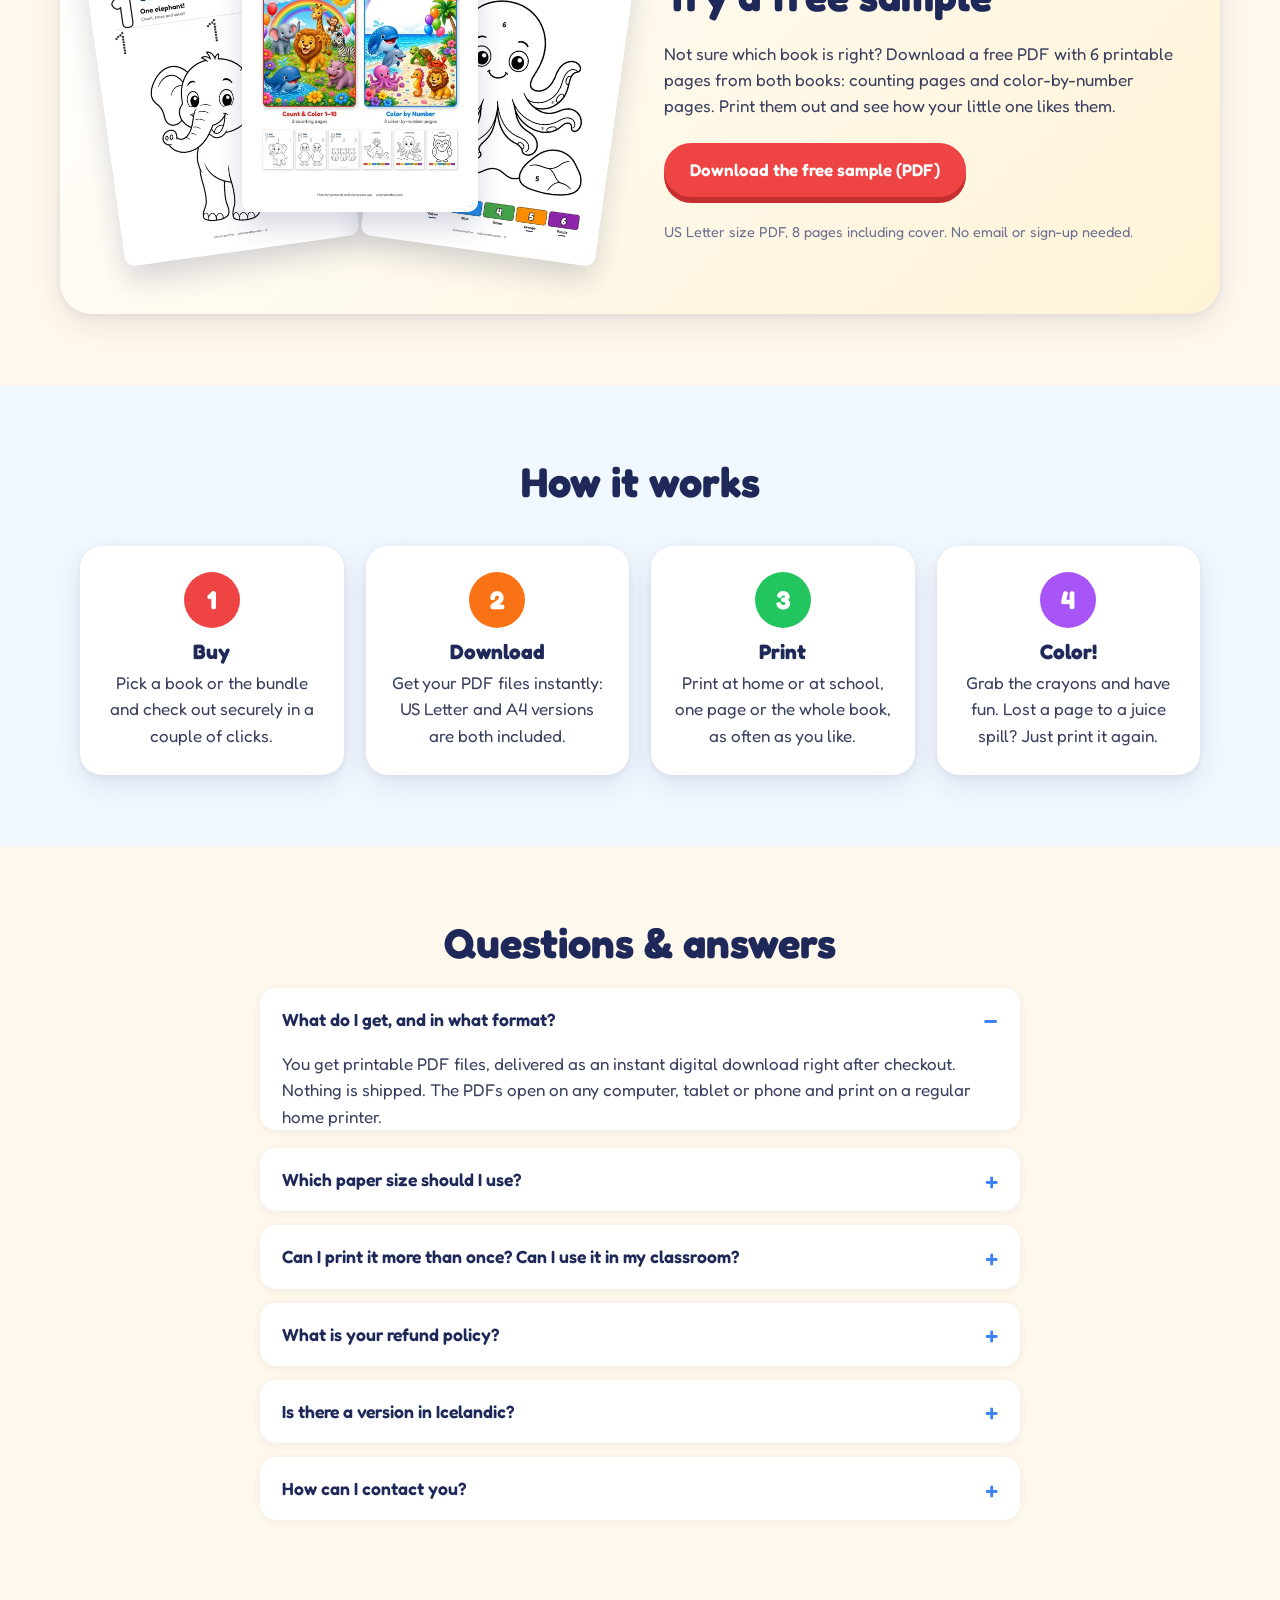
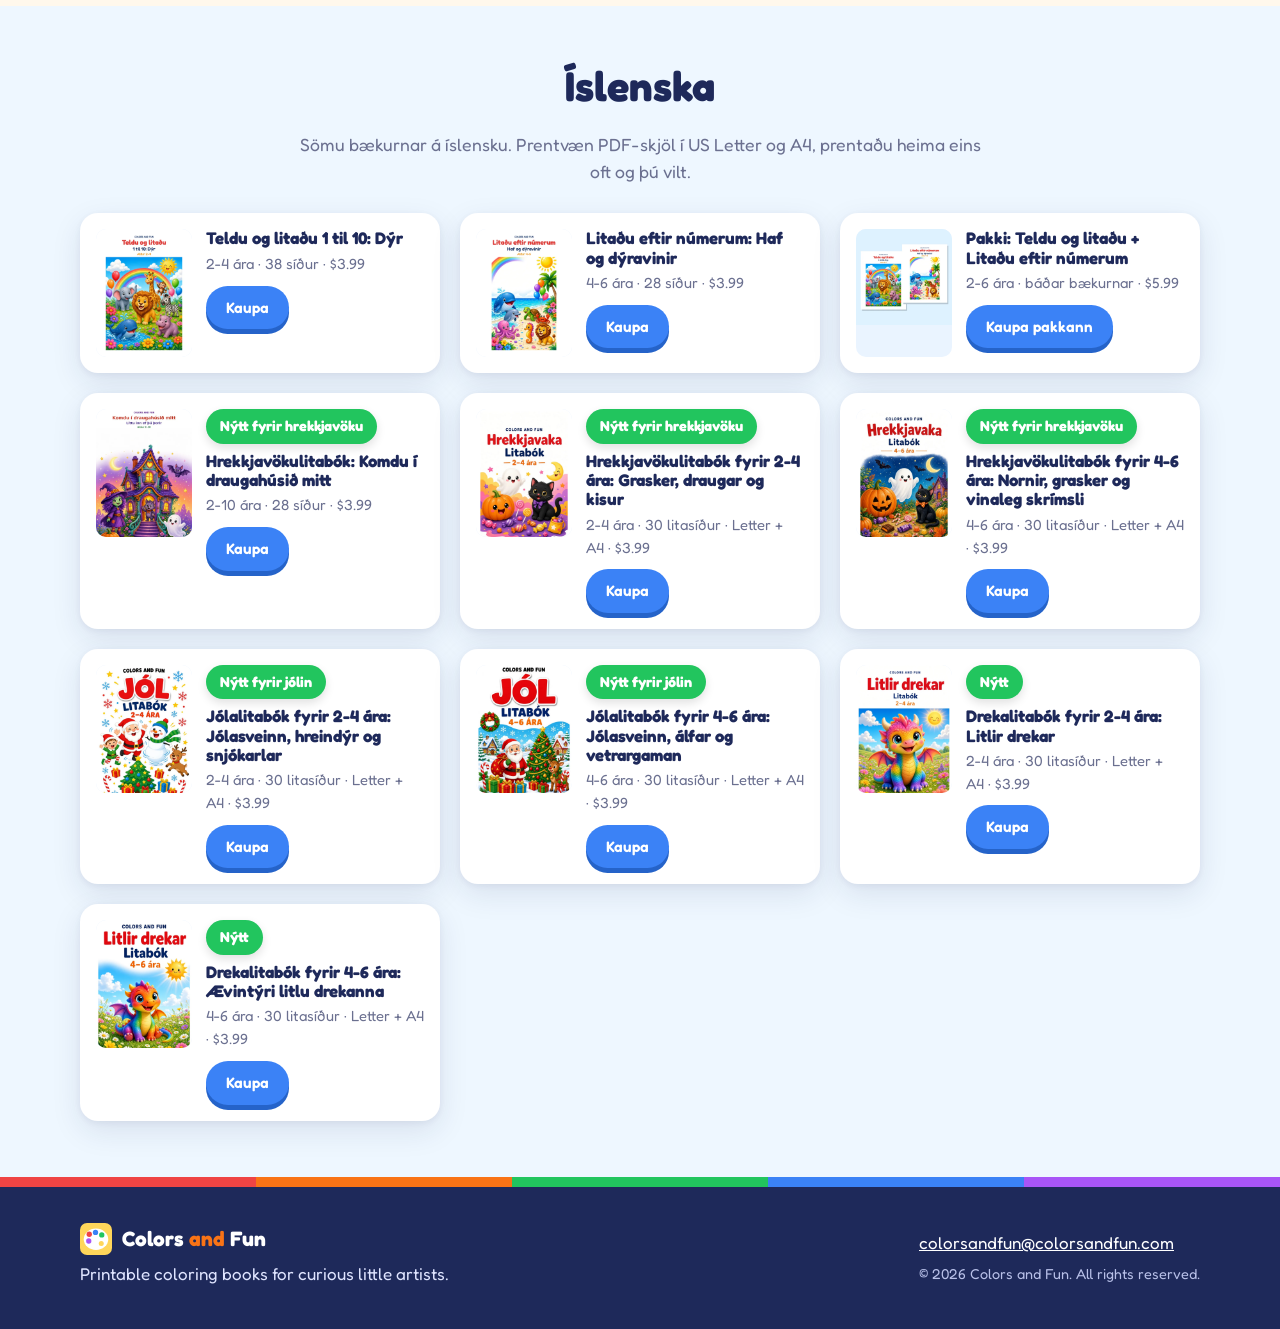
==== commit a3daf2e0: "Add Amazon buttons" ====
--- a/index.html
+++ b/index.html
@@ -144,7 +144,7 @@
             <p>30 big, simple Halloween pictures with thick outlines for little hands: smiling pumpkins, a friendly ghost, black cats, bats, an owl, candy corn, lollipops, a mummy, a skeleton, a little witch and a haunted house. Cute, not scary.</p>
             <div class="buy">
               <span class="price">$3.99</span>
-              <a class="btn btn-buy" href="https://ko-fi.com/s/b49b879828" target="_blank" rel="noopener">Buy now</a>
+              <a class="btn btn-buy" href="https://ko-fi.com/s/b49b879828" target="_blank" rel="noopener">Buy now</a> <a class="btn btn-buy" href="https://www.amazon.com/dp/B0HN1TTLRQ" target="_blank" rel="noopener">Buy on Amazon</a>
             </div>
           </div>
         </article>
@@ -242,7 +242,7 @@
             <p>40 calming pages: 20 bold affirmation lettering pages like "I Am Enough", "Be Kind to Yourself", "My Voice Matters" and "Feelings Matter", each followed by a cozy scene to color: flower portraits, reading under a tree, gardening, painting, a bike ride, flying a kite and baking. Includes a "This book belongs to" page.</p>
             <div class="buy">
               <span class="price">$3.99</span>
-              <a class="btn btn-buy" href="https://ko-fi.com/s/53c9df7891" target="_blank" rel="noopener">Buy now</a>
+              <a class="btn btn-buy" href="https://ko-fi.com/s/53c9df7891" target="_blank" rel="noopener">Buy now</a> <a class="btn btn-buy" href="https://www.amazon.com/dp/B0HNFPWNFF" target="_blank" rel="noopener">Buy on Amazon</a>
             </div>
           </div>
         </article>
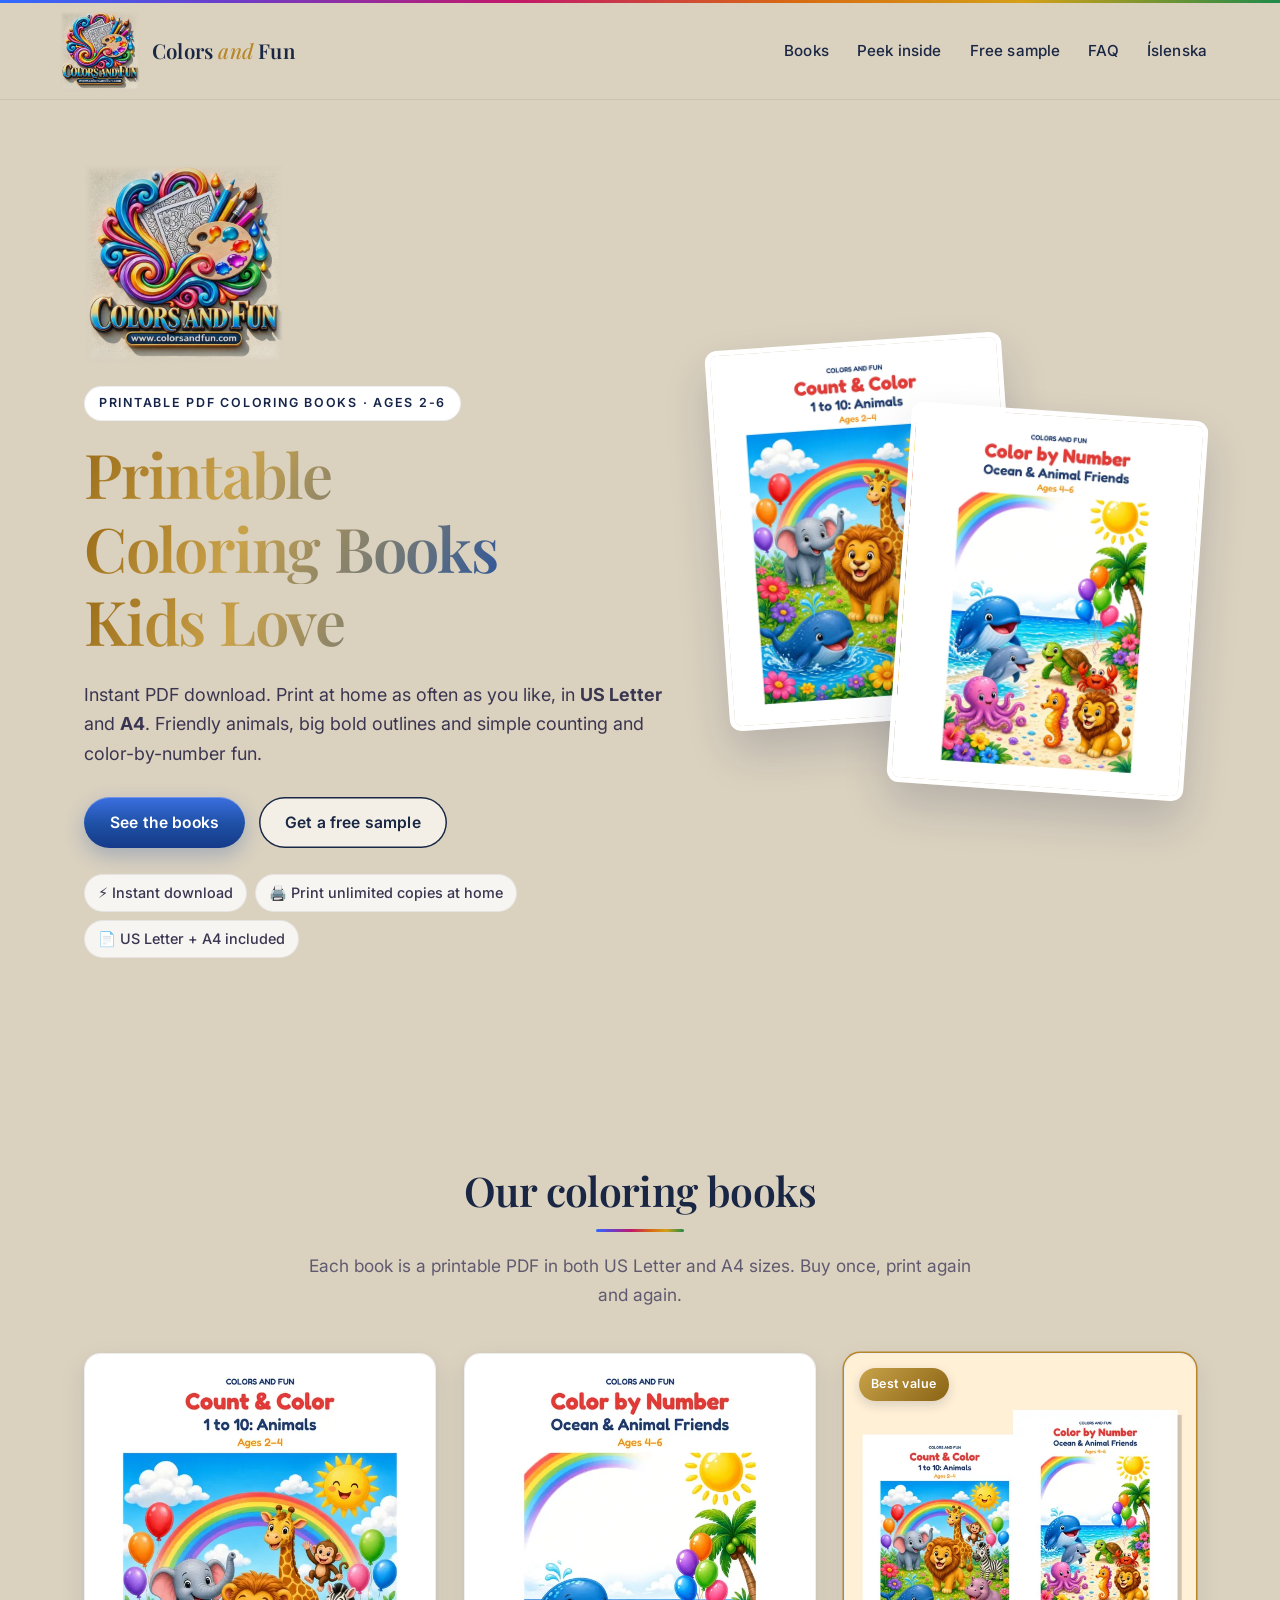
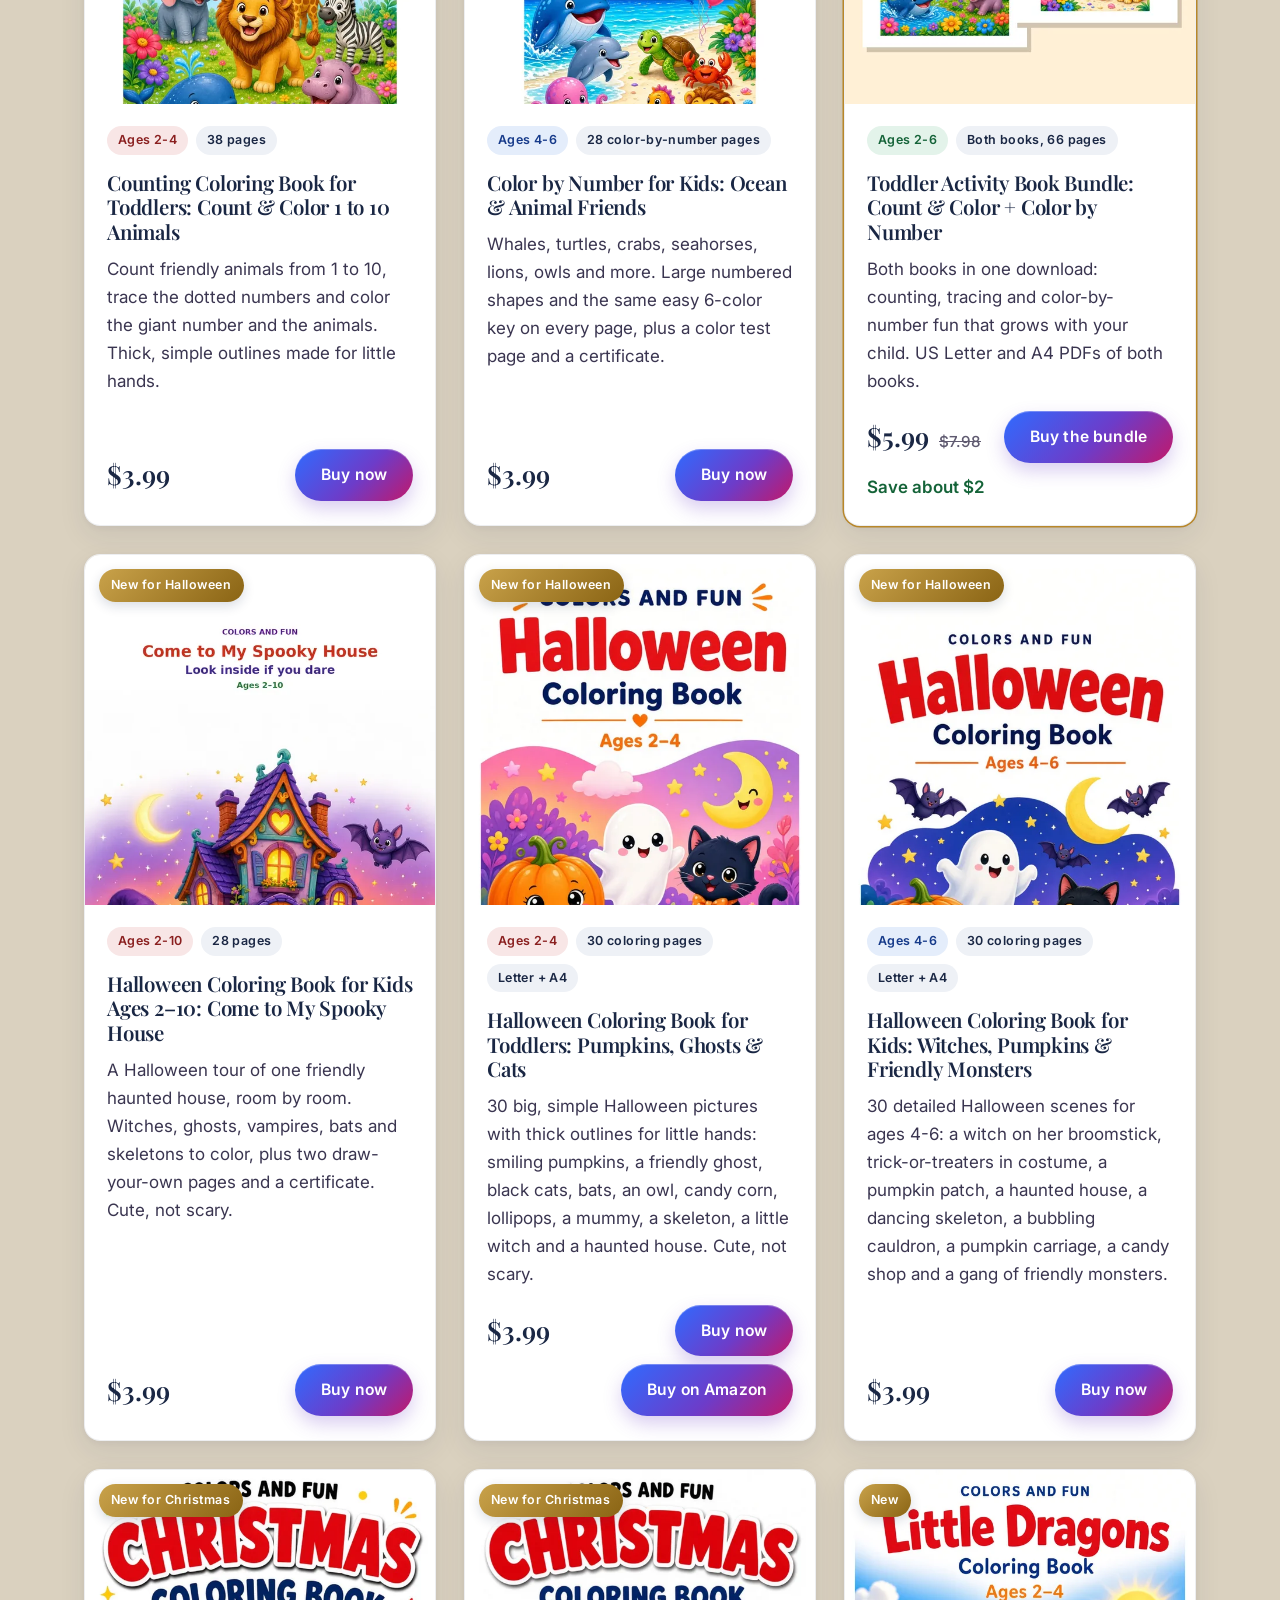
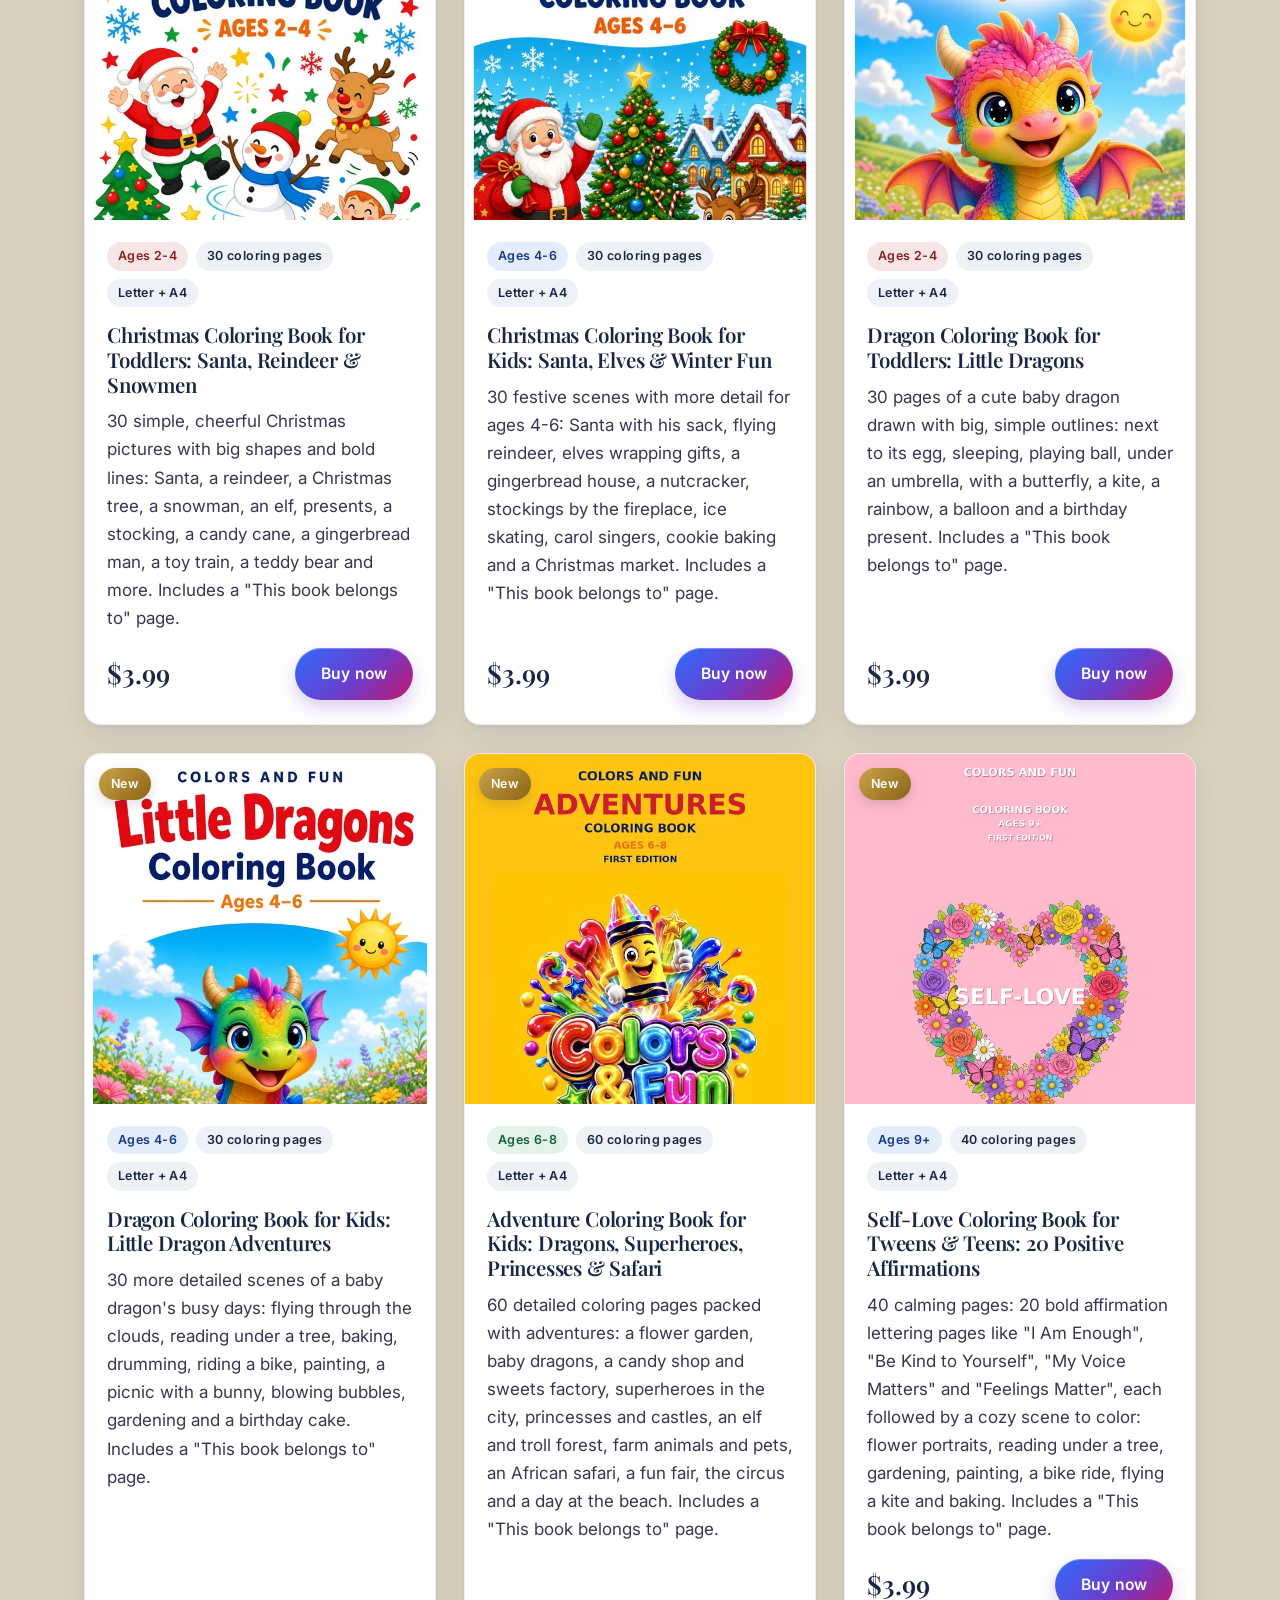
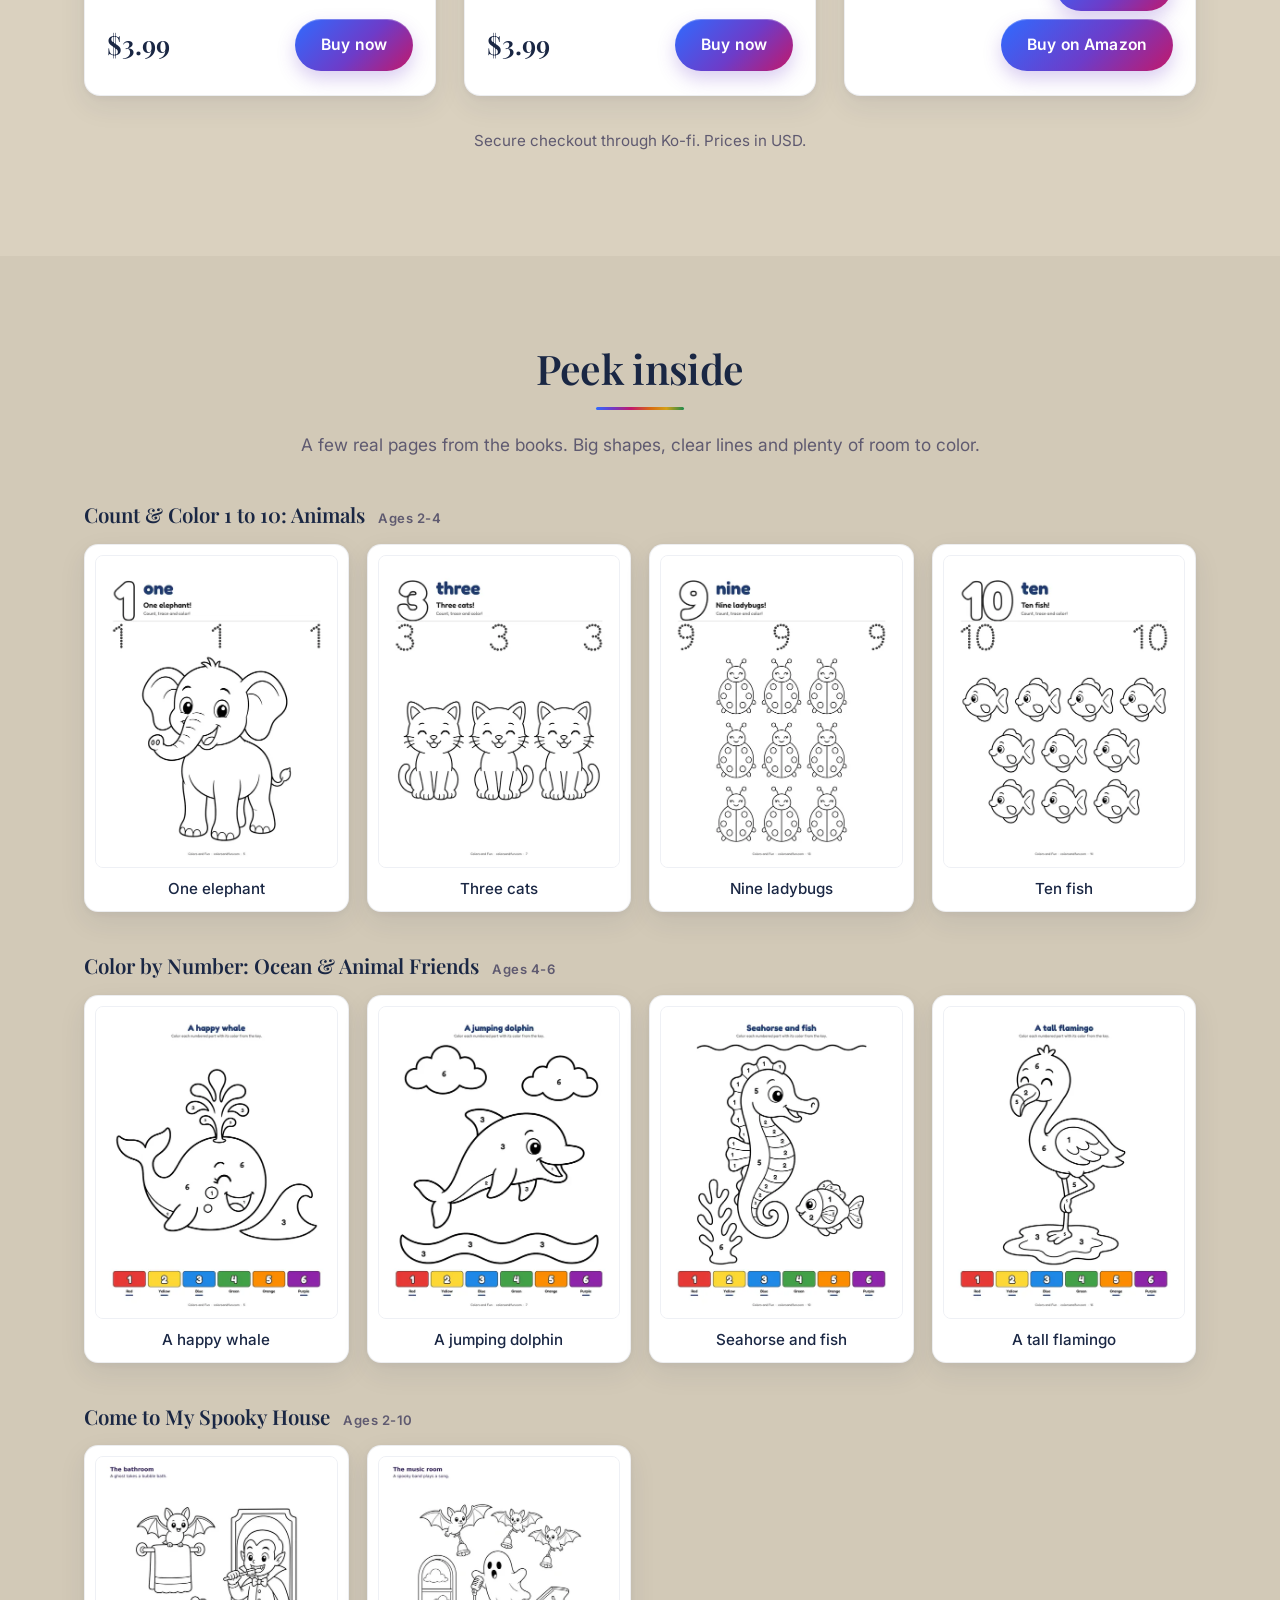
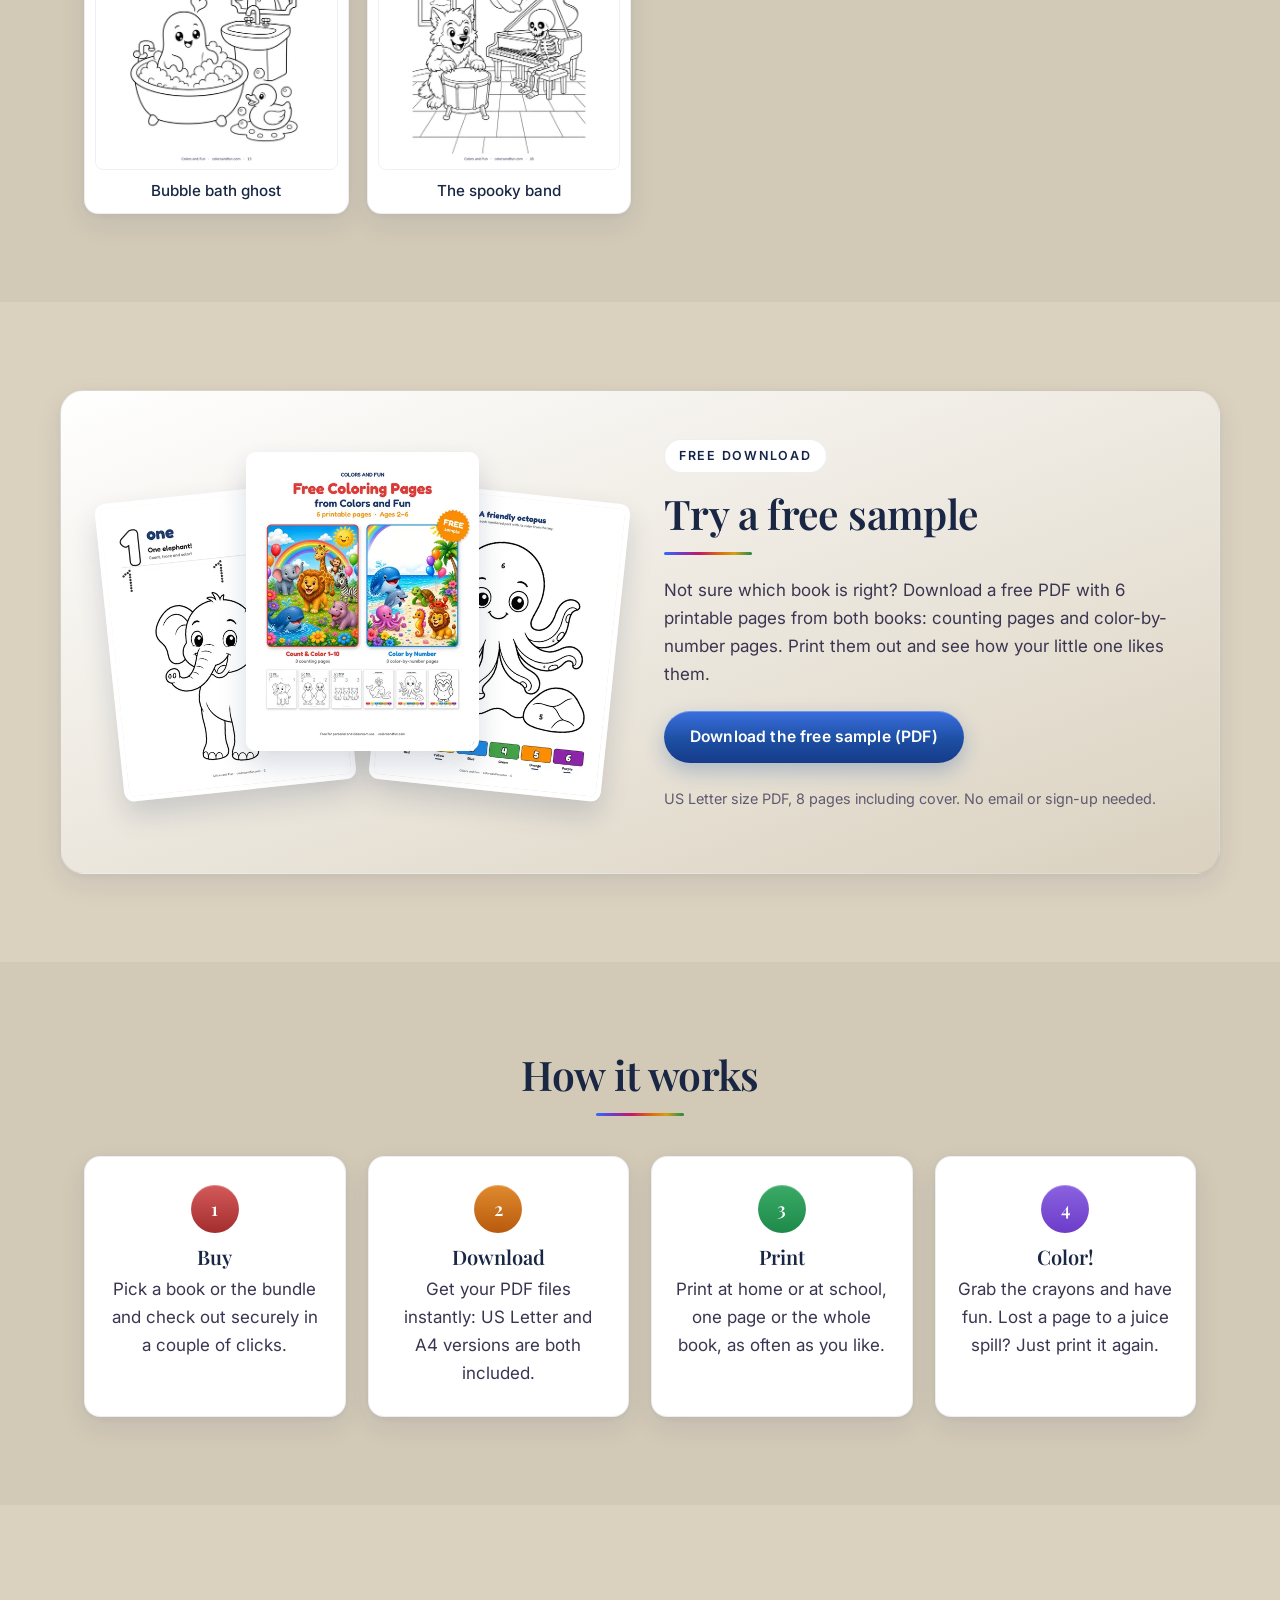
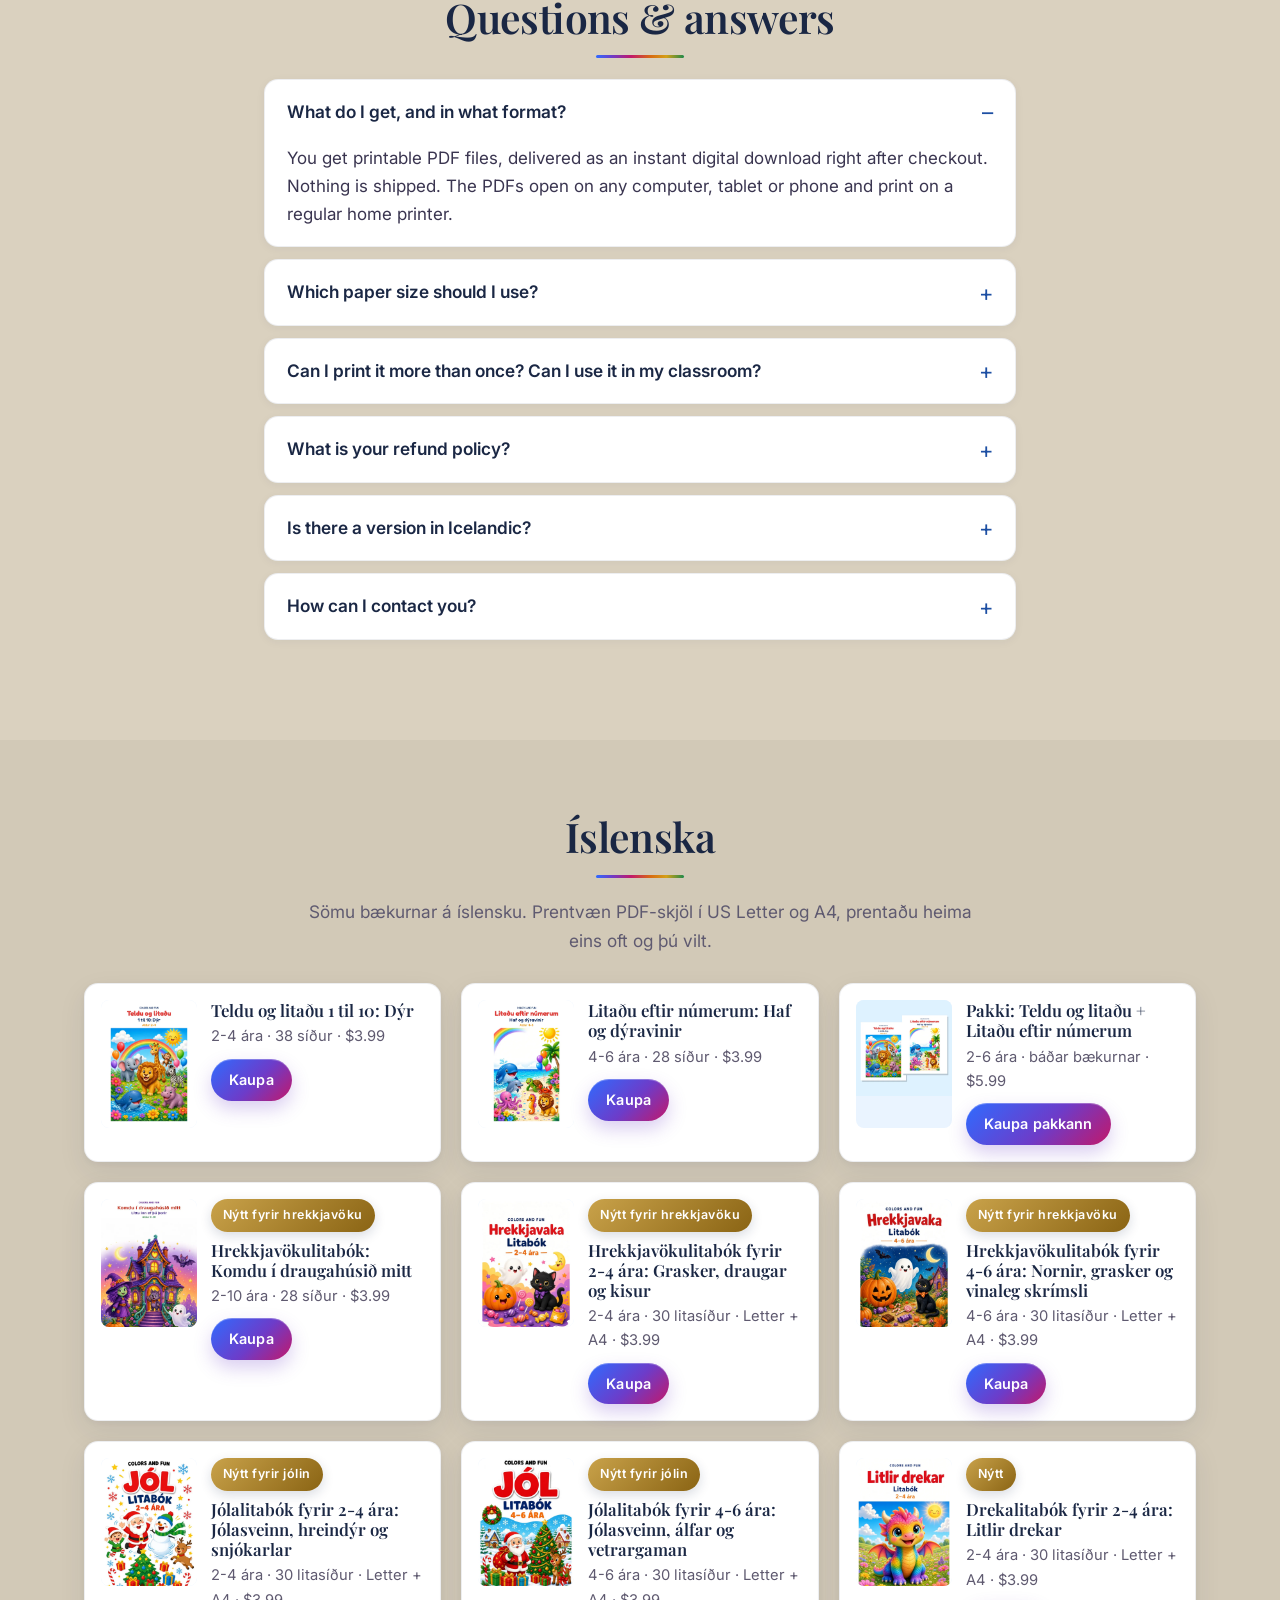
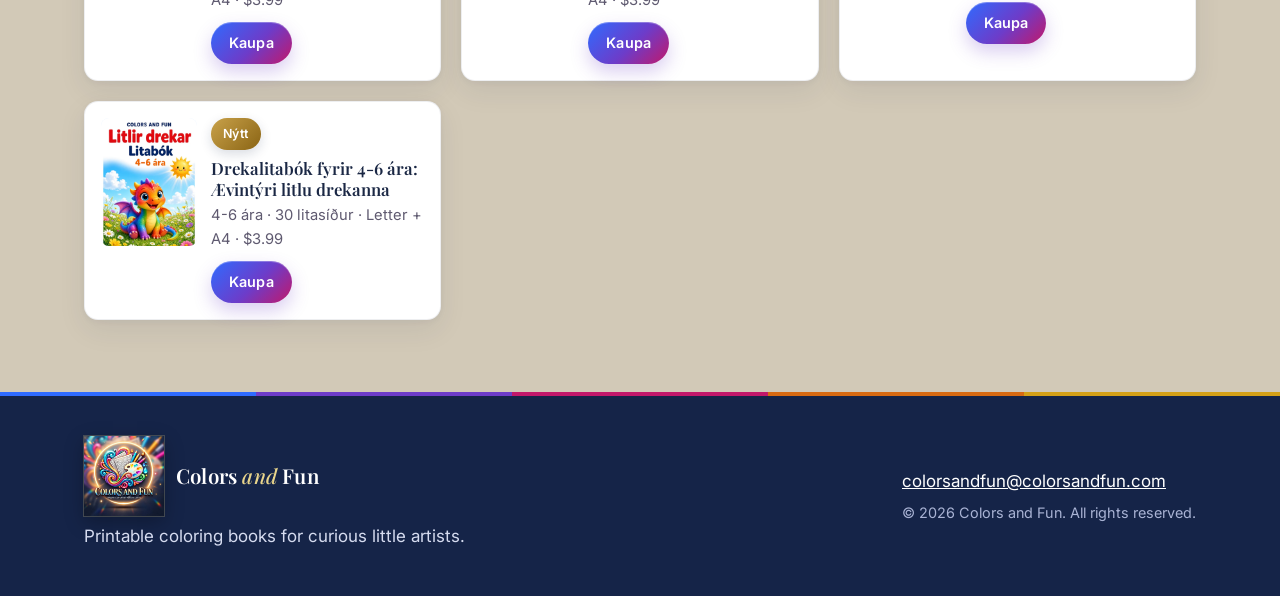
==== commit ce69b2d4: "Redesign homepage with new logo" ====
--- a/index.html
+++ b/index.html
@@ -6,7 +6,7 @@
 <title>Colors and Fun | Printable Coloring Books Kids Love (PDF Download)</title>
 <meta name="description" content="Printable coloring books for kids ages 2-6. Counting, tracing and color-by-number pages with friendly animals. Instant PDF download in US Letter and A4 - print at home as often as you like.">
 <link rel="canonical" href="https://colorsandfun.com/">
-<meta name="theme-color" content="#ffd65a">
+<meta name="theme-color" content="#152448">
 <meta property="og:type" content="website">
 <meta property="og:site_name" content="Colors and Fun">
 <meta property="og:title" content="Printable Coloring Books Kids Love | Colors and Fun">
@@ -18,15 +18,14 @@
 <meta property="og:image:alt" content="Colors and Fun printable coloring books: Count &amp; Color 1 to 10 and Color by Number">
 <meta name="twitter:card" content="summary_large_image">
 <meta name="twitter:image" content="https://colorsandfun.com/og-image.jpg">
-<link rel="icon" href="favicon.svg" type="image/svg+xml">
-<link rel="icon" href="favicon.png" type="image/png" sizes="32x32">
+<link rel="icon" href="favicon.png" type="image/png" sizes="64x64">
 <link rel="apple-touch-icon" href="apple-touch-icon.png">
 <link rel="preconnect" href="https://fonts.googleapis.com">
 <link rel="preconnect" href="https://fonts.gstatic.com" crossorigin>
-<link href="https://fonts.googleapis.com/css2?family=Fredoka:wght@400;500;600;700&display=swap" rel="stylesheet">
+<link href="https://fonts.googleapis.com/css2?family=Inter:wght@400;500;600;700&family=Playfair+Display:ital,wght@0,500;0,600;0,700;1,500&display=swap" rel="stylesheet">
 <link rel="stylesheet" href="style.css">
 <script type="application/ld+json">
-{"@context":"https://schema.org","@type":"Organization","name":"Colors and Fun","url":"https://colorsandfun.com/","email":"colorsandfun@colorsandfun.com","logo":"https://colorsandfun.com/icon-512.png"}
+{"@context":"https://schema.org","@type":"Organization","name":"Colors and Fun","url":"https://colorsandfun.com/","email":"colorsandfun@colorsandfun.com","logo":"https://colorsandfun.com/logo.webp"}
 </script>
 </head>
 <body>
@@ -35,9 +34,11 @@
 <header class="site-header">
   <div class="wrap nav">
     <a class="brand" href="#top" aria-label="Colors and Fun home">
-      <img src="favicon.svg" alt="" width="36" height="36">
+      <img src="logo.webp" alt="" width="80" height="80">
       <span>Colors <em>and</em> Fun</span>
     </a>
+    <input type="checkbox" id="nav-toggle" class="nav-toggle">
+    <label for="nav-toggle" class="menu-btn" aria-label="Menu"><span></span><span></span><span></span></label>
     <nav aria-label="Main">
       <a href="#books">Books</a>
       <a href="#peek">Peek inside</a>
@@ -54,6 +55,7 @@
     <div class="blob b1" aria-hidden="true"></div><div class="blob b2" aria-hidden="true"></div><div class="blob b3" aria-hidden="true"></div>
     <div class="wrap hero-grid">
       <div class="hero-text">
+        <img class="hero-logo" src="logo.webp" width="600" height="600" alt="Colors and Fun">
         <p class="kicker">Printable PDF coloring books · Ages 2-6</p>
         <h1><span class="c1">Printable</span> <span class="c2">Coloring Books</span> <span class="c3">Kids Love</span></h1>
         <p class="lead">Instant PDF download. Print at home as often as you like, in <strong>US Letter</strong> and <strong>A4</strong>. Friendly animals, big bold outlines and simple counting and color-by-number fun.</p>
@@ -442,7 +444,7 @@
   <div class="stripe" aria-hidden="true"><i></i><i></i><i></i><i></i><i></i></div>
   <div class="wrap foot">
     <div>
-      <a class="brand" href="#top"><img src="favicon.svg" alt="" width="32" height="32"><span>Colors <em>and</em> Fun</span></a>
+      <a class="brand" href="#top"><img src="logo-dark.webp" alt="" width="80" height="80"><span>Colors <em>and</em> Fun</span></a>
       <p>Printable coloring books for curious little artists.</p>
     </div>
     <div>
--- a/style.css
+++ b/style.css
@@ -1,140 +1,345 @@
-/* Colors and Fun - static site styles */
+/* Colors and Fun — site styles */
 :root{
-  --ink:#1e295a; --text:#3b4060; --muted:#6b7090;
-  --red:#ef4444; --orange:#f97316; --yellow:#ffd65a; --green:#22c55e; --blue:#3b82f6; --purple:#a855f7;
-  --cream:#fff8ec; --tint:#f2f8ff; --card:#ffffff;
-  --radius:22px; --shadow:0 10px 30px rgba(30,41,90,.10),0 2px 6px rgba(30,41,90,.06);
+  --ink:#1a2744;
+  --text:#3a3550;
+  --muted:#5f5a70;
+  --cream:#dad1bf;
+  --cream-2:#f3efe6;
+  --card:#ffffff;
+  --tint:#d4cbb8;
+  --tint-2:#d2c9b7;
+  --gold:#b8872a;
+  --gold-light:#e8d48b;
+  --navy:#152448;
+  --blue:#1d4fa3;
+  --blue-bright:#2f6bff;
+  --magenta:#c2186a;
+  --purple:#6d3cc9;
+  --orange:#d86a12;
+  --yellow:#d4a017;
+  --green:#1e8a4a;
+  --red:#c13a3a;
+  --line:rgba(26,39,68,.08);
+  --radius:16px;
+  --shadow:0 10px 28px rgba(21,36,72,.08),0 2px 6px rgba(21,36,72,.04);
+  --shadow-hover:0 16px 36px rgba(21,36,72,.14),0 4px 10px rgba(21,36,72,.06);
+  --rainbow:linear-gradient(90deg,#2f6bff 0%,#6d3cc9 18%,#c2186a 40%,#d86a12 62%,#d4a017 80%,#1e8a4a 100%);
+  --gold-blue:linear-gradient(120deg,#9a6b16 0%,#c9a24a 28%,#1d4fa3 78%,#152448 100%);
+  --btn-gloss:linear-gradient(180deg,rgba(255,255,255,.28),rgba(255,255,255,0) 46%);
+  --font-serif:"Playfair Display",Georgia,"Times New Roman",serif;
+  --font-sans:"Inter",system-ui,-apple-system,"Segoe UI",Roboto,sans-serif;
 }
 *{box-sizing:border-box}
 html{scroll-behavior:smooth;-webkit-text-size-adjust:100%}
-body{margin:0;font-family:"Fredoka",system-ui,-apple-system,"Segoe UI",Roboto,sans-serif;color:var(--text);background:var(--cream);line-height:1.55;font-size:17px}
+body{
+  margin:0;
+  font-family:var(--font-sans);
+  color:var(--text);
+  background:var(--cream);
+  line-height:1.65;
+  font-size:17px;
+  font-weight:400;
+}
 img{max-width:100%;height:auto;display:block}
 a{color:var(--blue)}
-h1,h2,h3{font-family:"Fredoka",sans-serif;color:var(--ink);line-height:1.15;margin:0 0 .5em}
-.wrap{max-width:1160px;margin:0 auto;padding:0 20px}
+a:hover{color:var(--purple)}
+h1,h2,h3{font-family:var(--font-serif);color:var(--ink);line-height:1.2;margin:0 0 .5em;font-weight:600}
+.wrap{max-width:1160px;margin:0 auto;padding:0 24px}
 .narrow{max-width:800px}
-.skip{position:absolute;left:-999px;top:0;background:#fff;padding:8px 12px;z-index:100}
+.skip{position:absolute;left:-999px;top:0;background:#fff;padding:8px 12px;z-index:100;color:var(--ink)}
 .skip:focus{left:8px;top:8px}
-:focus-visible{outline:3px solid var(--blue);outline-offset:3px;border-radius:8px}
+:focus-visible{outline:3px solid var(--blue);outline-offset:3px;border-radius:6px}
+.sr-only{position:absolute;width:1px;height:1px;padding:0;margin:-1px;overflow:hidden;clip:rect(0,0,0,0);white-space:nowrap;border:0}
+
+/* thin rainbow accent line */
+.rainbow-line{
+  height:3px;
+  width:100%;
+  background:var(--rainbow);
+  border:0;
+  display:block;
+}
 
 /* header */
-.site-header{position:sticky;top:0;z-index:50;background:rgba(255,248,236,.92);backdrop-filter:saturate(1.4) blur(8px);border-bottom:1px solid rgba(30,41,90,.06)}
-.nav{display:flex;align-items:center;justify-content:space-between;gap:16px;min-height:64px}
-.brand{display:flex;align-items:center;gap:10px;text-decoration:none;font-weight:700;font-size:1.3rem;color:var(--ink)}
-.brand em{font-style:normal;color:var(--orange)}
-nav{display:flex;gap:4px;flex-wrap:wrap}
-nav a{text-decoration:none;color:var(--ink);font-weight:500;padding:8px 12px;border-radius:999px}
-nav a:hover{background:#fff}
+.site-header{
+  position:sticky;top:0;z-index:50;
+  background:var(--cream);
+  border-bottom:1px solid var(--line);
+}
+.site-header::before{
+  content:"";
+  display:block;
+  height:3px;
+  background:var(--rainbow);
+}
+.nav{display:flex;align-items:center;justify-content:space-between;gap:16px;min-height:96px;padding:8px 0;position:relative}
+.brand{display:flex;align-items:center;gap:12px;text-decoration:none;font-family:var(--font-serif);font-weight:600;font-size:1.28rem;color:var(--ink);letter-spacing:.01em}
+.brand img{
+  width:80px;height:80px;
+  border-radius:0;
+  object-fit:cover;
+  box-shadow:none;
+  background:var(--cream);
+  flex-shrink:0;
+}
+.brand em{font-style:italic;font-weight:500;color:var(--gold)}
+.nav-toggle{position:absolute;opacity:0;pointer-events:none;width:0;height:0}
+.menu-btn{
+  display:none;
+  width:44px;height:44px;
+  border-radius:10px;
+  border:1px solid var(--line);
+  background:var(--cream-2);
+  cursor:pointer;
+  align-items:center;
+  justify-content:center;
+  flex-direction:column;
+  gap:5px;
+  padding:0;
+}
+.menu-btn span{display:block;width:18px;height:1.5px;background:var(--ink);border-radius:1px}
+nav{display:flex;gap:2px;flex-wrap:wrap}
+nav a{
+  text-decoration:none;
+  color:var(--ink);
+  font-weight:500;
+  font-size:.95rem;
+  padding:8px 13px;
+  border-radius:999px;
+  letter-spacing:.01em;
+}
+nav a:hover{background:rgba(255,255,255,.8);color:var(--blue)}
 
 /* buttons */
-.btn{display:inline-flex;align-items:center;justify-content:center;gap:8px;font:inherit;font-weight:600;text-decoration:none;border-radius:999px;padding:14px 26px;transition:transform .15s ease,box-shadow .15s ease,background .15s;cursor:pointer;border:0;text-align:center}
-.btn:hover{transform:translateY(-2px)}
-.btn-primary{background:var(--red);color:#fff;box-shadow:0 6px 0 #c62f2f}
-.btn-primary:hover{box-shadow:0 8px 0 #c62f2f}
-.btn-ghost{background:#fff;color:var(--ink);box-shadow:inset 0 0 0 3px var(--ink)}
-.btn-buy{background:var(--blue);color:#fff;box-shadow:0 5px 0 #2563c9}
-.btn-sm{padding:10px 20px;font-size:.95rem}
+.btn{
+  display:inline-flex;align-items:center;justify-content:center;gap:8px;
+  font-family:var(--font-sans);font-weight:600;font-size:.98rem;
+  text-decoration:none;border-radius:999px;padding:13px 26px;
+  transition:transform .15s ease,box-shadow .15s ease,filter .15s ease;
+  cursor:pointer;border:0;text-align:center;letter-spacing:.01em;
+  position:relative;
+}
+.btn:hover{transform:translateY(-1px);filter:brightness(1.05)}
+.btn:active{transform:translateY(0)}
+.btn-primary{
+  color:#fff;
+  background:linear-gradient(180deg,#3b6fe0 0%,#1d4fa3 55%,#163a8a 100%);
+  box-shadow:0 8px 20px rgba(29,79,163,.28),inset 0 1px 0 rgba(255,255,255,.28);
+}
+.btn-ghost{
+  background:var(--cream-2);
+  color:var(--ink);
+  box-shadow:inset 0 0 0 1.5px var(--ink);
+}
+.btn-ghost:hover{background:#fff}
+.btn-buy{
+  color:#fff;
+  background:linear-gradient(135deg,#2f6bff 0%,#6d3cc9 55%,#c2186a 100%);
+  box-shadow:0 8px 18px rgba(109,60,201,.25),inset 0 1px 0 rgba(255,255,255,.28);
+}
+.btn-sm{padding:9px 18px;font-size:.9rem}
 
 /* hero */
-.hero{position:relative;overflow:hidden;padding:56px 0 72px}
-.blob{position:absolute;border-radius:50%;filter:blur(2px);opacity:.55;z-index:0}
-.b1{width:340px;height:340px;background:#ffe08a;top:-120px;left:-100px}
-.b2{width:260px;height:260px;background:#bfe0ff;bottom:-90px;right:30%}
-.b3{width:200px;height:200px;background:#ffc9d6;top:40px;right:-60px}
-.hero-grid{position:relative;z-index:1;display:grid;grid-template-columns:1.1fr .9fr;gap:40px;align-items:center}
-.kicker{display:inline-block;font-weight:600;color:var(--red);background:#fff;border-radius:999px;padding:6px 14px;margin:0 0 14px;box-shadow:var(--shadow);font-size:.95rem}
-.hero h1{font-size:clamp(2.4rem,5.4vw,4.1rem);font-weight:700;letter-spacing:-.01em}
+.hero{position:relative;overflow:hidden;padding:64px 0 120px}
+.hero::after{
+  content:"";
+  position:absolute;left:0;right:0;bottom:-1px;height:64px;
+  background:url("data:image/svg+xml;utf8,<svg xmlns='http://www.w3.org/2000/svg' viewBox='0 0 1440 80' preserveAspectRatio='none'><path fill='%23dad1bf' d='M0,48 C180,80 360,8 540,28 C720,48 900,80 1080,52 C1260,24 1380,16 1440,28 L1440,80 L0,80 Z'/></svg>") center bottom / 100% 64px no-repeat;
+  pointer-events:none;
+  z-index:2;
+}
+.blob{display:none}
+.b1{width:380px;height:380px;background:#e8d48b;top:-140px;left:-120px}
+.b2{width:280px;height:280px;background:#b7c9f5;bottom:-80px;right:28%}
+.b3{width:240px;height:240px;background:#e3b7d4;top:20px;right:-80px}
+.hero-grid{position:relative;z-index:1;display:grid;grid-template-columns:1.1fr .9fr;gap:48px;align-items:center}
+.hero-logo{
+  width:min(200px,58%);
+  height:auto;
+  border-radius:0;
+  box-shadow:none;
+  margin:0 0 22px;
+  background:var(--cream);
+}
+.kicker{
+  display:inline-block;
+  font-family:var(--font-sans);
+  font-weight:600;
+  font-size:.78rem;
+  letter-spacing:.14em;
+  text-transform:uppercase;
+  color:var(--navy);
+  background:#fff;
+  border:1px solid var(--line);
+  border-radius:999px;
+  padding:6px 14px;
+  margin:0 0 16px;
+}
+.hero h1{font-size:clamp(2.3rem,5vw,3.85rem);font-weight:600;letter-spacing:-.02em;margin-bottom:.35em}
 .hero h1 span{display:block}
-.c1{color:var(--ink)}.c2{color:var(--blue)}.c3{color:var(--orange)}
-.lead{font-size:1.2rem;max-width:34em;margin:0 0 26px}
+.c1,.c2,.c3{
+  background:var(--gold-blue);
+  -webkit-background-clip:text;
+  background-clip:text;
+  color:var(--ink);
+  -webkit-text-fill-color:transparent;
+}
+.lead{font-size:1.12rem;max-width:34em;margin:0 0 28px;color:var(--text)}
 .cta{display:flex;gap:14px;flex-wrap:wrap;margin-bottom:26px}
-.badges{list-style:none;padding:0;margin:0;display:flex;flex-wrap:wrap;gap:10px}
-.badges li{background:#fff;border-radius:999px;padding:6px 14px;font-weight:500;font-size:.95rem;box-shadow:0 2px 8px rgba(30,41,90,.07)}
+.badges{list-style:none;padding:0;margin:0;display:flex;flex-wrap:wrap;gap:8px}
+.badges li{
+  background:rgba(255,255,255,.78);
+  border:1px solid var(--line);
+  border-radius:999px;
+  padding:6px 13px;
+  font-weight:500;
+  font-size:.9rem;
+  color:var(--text);
+}
 .hero-art{position:relative;min-height:440px}
-.hc{position:absolute;width:62%;border-radius:14px;box-shadow:0 20px 40px rgba(30,41,90,.22);border:6px solid #fff}
-.hc1{left:0;top:0;transform:rotate(-5deg)}
-.hc2{right:0;top:70px;transform:rotate(5deg)}
+.hc{position:absolute;width:62%;border-radius:12px;box-shadow:0 22px 44px rgba(21,36,72,.18);border:5px solid #fff}
+.hc1{left:0;top:0;transform:rotate(-4deg)}
+.hc2{right:0;top:70px;transform:rotate(4deg)}
 
 /* sections */
-.section{padding:72px 0}
-.section-tint{background:var(--tint)}
-.title{font-size:clamp(1.9rem,3.6vw,2.6rem);text-align:center;font-weight:700}
+.section{padding:88px 0;position:relative;background:var(--cream)}
+.section-tint{background:var(--tint-2)}
+.title{
+  font-size:clamp(1.85rem,3.4vw,2.55rem);
+  text-align:center;
+  font-weight:600;
+  letter-spacing:-.015em;
+}
+.title::after{
+  content:"";
+  display:block;
+  width:88px;height:3px;
+  margin:14px auto 0;
+  background:var(--rainbow);
+  border-radius:3px;
+}
 .title.left{text-align:left}
-.sub{text-align:center;max-width:40em;margin:0 auto 40px;color:var(--muted);font-size:1.1rem}
-.note{text-align:center;color:var(--muted);font-size:.95rem;margin-top:28px}
+.title.left::after{margin-left:0}
+.sub{text-align:center;max-width:40em;margin:18px auto 44px;color:var(--muted);font-size:1.08rem}
+.note{text-align:center;color:var(--muted);font-size:.95rem;margin-top:32px}
 .small{font-size:.9rem;color:var(--muted)}
 
 /* product cards */
 .cards{display:grid;grid-template-columns:repeat(3,1fr);gap:28px}
-.card{position:relative;background:var(--card);border-radius:var(--radius);box-shadow:var(--shadow);overflow:hidden;display:flex;flex-direction:column}
-.card>img{aspect-ratio:1/1;object-fit:cover;object-position:top;width:100%;background:#fff3db}
+.card{
+  position:relative;
+  background:var(--card);
+  border-radius:var(--radius);
+  box-shadow:var(--shadow);
+  border:1px solid var(--line);
+  overflow:hidden;
+  display:flex;
+  flex-direction:column;
+  transition:transform .2s ease,box-shadow .2s ease;
+}
+.card:hover{transform:translateY(-3px);box-shadow:var(--shadow-hover)}
+.card>img{aspect-ratio:1/1;object-fit:cover;object-position:top;width:100%;background:var(--cream)}
 .card-body{padding:22px 22px 24px;display:flex;flex-direction:column;flex:1}
-.card h3{font-size:1.35rem}
+.card h3{font-size:1.28rem;letter-spacing:-.01em}
 .card p{margin:0 0 16px}
 .tags{display:flex;flex-wrap:wrap;gap:8px}
-.tag{font-size:.85rem;font-weight:600;padding:4px 12px;border-radius:999px;background:#eef1f8;color:var(--ink)}
-.t-red{background:#ffe1e1;color:#b91c1c}.t-blue{background:#dbeafe;color:#1d4ed8}.t-green{background:#dcfce7;color:#15803d}
-.buy{margin-top:auto;display:flex;align-items:center;justify-content:space-between;gap:12px;flex-wrap:wrap}
-.price{font-size:1.7rem;font-weight:700;color:var(--ink)}
-.price s{font-size:1rem;color:var(--muted);font-weight:500;margin-left:4px}
-.save{margin:10px 0 0!important;font-weight:600;color:#15803d}
-.card-best{box-shadow:0 0 0 4px var(--yellow),var(--shadow)}
-.ribbon{position:absolute;top:16px;left:16px;z-index:2;background:var(--green);color:#fff;font-weight:700;padding:6px 14px;border-radius:999px;font-size:.9rem;box-shadow:0 4px 10px rgba(0,0,0,.12)}
+.tag{font-size:.78rem;font-weight:600;letter-spacing:.03em;padding:4px 11px;border-radius:999px;background:#eef1f6;color:var(--ink)}
+.t-red{background:#f8e6e6;color:#8a1f1f}
+.t-blue{background:#e4edfb;color:#163a8a}
+.t-green{background:#e3f3ea;color:#146338}
+.buy{margin-top:auto;display:grid;grid-template-columns:1fr auto;gap:8px 12px;align-items:center}
+.price{font-family:var(--font-serif);font-size:1.65rem;font-weight:600;color:var(--ink);grid-column:1;grid-row:1}
+.buy .btn{grid-column:2;justify-self:end}
+.price s{font-family:var(--font-sans);font-size:.95rem;color:var(--muted);font-weight:500;margin-left:4px}
+.save{margin:10px 0 0!important;font-weight:600;color:#146338}
+.card-best{box-shadow:0 0 0 1.5px var(--gold),var(--shadow)}
+.ribbon{
+  position:absolute;top:14px;left:14px;z-index:2;
+  background:linear-gradient(135deg,#c9a24a,#8a6414);
+  color:#fff;
+  font-weight:600;
+  font-size:.78rem;
+  letter-spacing:.04em;
+  padding:6px 12px;
+  border-radius:999px;
+  box-shadow:0 4px 12px rgba(21,36,72,.16);
+}
 
 /* gallery */
-.gal-h{font-size:1.3rem;margin:34px 0 16px}
-.gal-h span{white-space:nowrap;display:inline-block;font-size:.9rem;font-weight:600;color:var(--muted);margin-left:8px}
+.gal-h{font-size:1.28rem;margin:42px 0 16px}
+.gal-h span{white-space:nowrap;display:inline-block;font-family:var(--font-sans);font-size:.82rem;font-weight:600;letter-spacing:.04em;color:var(--muted);margin-left:8px}
 .gallery{display:grid;grid-template-columns:repeat(4,1fr);gap:18px}
-.gallery figure{margin:0;background:#fff;border-radius:16px;padding:10px;box-shadow:var(--shadow)}
+.gallery figure{margin:0;background:#fff;border-radius:14px;padding:10px;box-shadow:var(--shadow);border:1px solid var(--line)}
 .gallery img{border-radius:8px;border:1px solid #eef0f5}
-.gallery figcaption{text-align:center;font-weight:500;padding-top:8px;color:var(--ink)}
+.gallery figcaption{text-align:center;font-weight:500;padding-top:8px;color:var(--ink);font-size:.95rem}
 
 /* free sample */
-.sample{display:grid;grid-template-columns:1fr 1fr;gap:48px;align-items:center;background:linear-gradient(135deg,#fff 0%,#fff3d6 100%);border-radius:32px;padding:44px;box-shadow:var(--shadow)}
+.sample{
+  display:grid;grid-template-columns:1fr 1fr;gap:48px;align-items:center;
+  background:linear-gradient(160deg,#fff 0%,var(--cream) 100%);
+  border-radius:24px;
+  padding:48px;
+  box-shadow:var(--shadow);
+  border:1px solid var(--line);
+}
 .sample-art{position:relative;height:360px}
-.sample-art img{position:absolute;width:46%;border-radius:10px;border:5px solid #fff;box-shadow:0 14px 28px rgba(30,41,90,.18)}
+.sample-art img{position:absolute;width:46%;border-radius:10px;border:5px solid #fff;box-shadow:0 14px 28px rgba(21,36,72,.16)}
 .sample-art img:nth-child(1){left:27%;top:0;z-index:3}
-.sample-art img:nth-child(2){left:0;top:40px;transform:rotate(-8deg)}
-.sample-art img:nth-child(3){right:0;top:40px;transform:rotate(8deg)}
+.sample-art img:nth-child(2){left:0;top:40px;transform:rotate(-6deg)}
+.sample-art img:nth-child(3){right:0;top:40px;transform:rotate(6deg)}
 .sample-text .btn{margin:6px 0 10px}
 
 /* steps */
 .steps{list-style:none;padding:0;margin:40px 0 0;display:grid;grid-template-columns:repeat(4,1fr);gap:22px}
-.steps li{background:#fff;border-radius:var(--radius);padding:26px 22px;box-shadow:var(--shadow);text-align:center}
-.steps h3{font-size:1.3rem;margin:12px 0 6px}
+.steps li{background:#fff;border-radius:var(--radius);padding:28px 22px;box-shadow:var(--shadow);border:1px solid var(--line);text-align:center}
+.steps h3{font-size:1.25rem;margin:12px 0 6px}
 .steps p{margin:0}
-.num{display:inline-flex;align-items:center;justify-content:center;width:56px;height:56px;border-radius:50%;color:#fff;font-weight:700;font-size:1.6rem}
-.n1{background:var(--red)}.n2{background:var(--orange)}.n3{background:var(--green)}.n4{background:var(--purple)}
+.num{display:inline-flex;align-items:center;justify-content:center;width:48px;height:48px;border-radius:50%;color:#fff;font-weight:600;font-size:1.15rem;font-family:var(--font-serif);box-shadow:inset 0 1px 0 rgba(255,255,255,.28)}
+.n1{background:linear-gradient(180deg,#d45a5a,#a32d2d)}
+.n2{background:linear-gradient(180deg,#e08a2e,#b85a0d)}
+.n3{background:linear-gradient(180deg,#3aaa66,#1e8a4a)}
+.n4{background:linear-gradient(180deg,#8a62e0,#6d3cc9)}
 
 /* faq */
-details{background:#fff;border-radius:16px;box-shadow:0 2px 10px rgba(30,41,90,.07);margin:0 0 14px;padding:0 22px}
-summary{cursor:pointer;font-weight:600;color:var(--ink);font-size:1.1rem;padding:18px 28px 18px 0;list-style:none;position:relative}
+details{background:#fff;border-radius:14px;box-shadow:0 2px 10px rgba(21,36,72,.05);border:1px solid var(--line);margin:0 0 12px;padding:0 22px}
+summary{cursor:pointer;font-weight:600;color:var(--ink);font-size:1.08rem;padding:18px 28px 18px 0;list-style:none;position:relative;font-family:var(--font-sans)}
 summary::-webkit-details-marker{display:none}
-summary::after{content:"+";position:absolute;right:0;top:50%;transform:translateY(-50%);font-size:1.6rem;color:var(--blue);font-weight:500}
+summary::after{content:"+";position:absolute;right:0;top:50%;transform:translateY(-50%);font-size:1.4rem;color:var(--blue);font-weight:400}
 details[open] summary::after{content:"–"}
 details p{margin:0 0 18px}
 
 /* icelandic */
-.section-is{background:#eef7ff;padding:56px 0}
+.section-is{background:var(--tint-2);padding:72px 0}
 .section-is .sub{margin-bottom:28px}
 .is-cards{display:grid;grid-template-columns:repeat(3,1fr);gap:20px}
-.is-card{background:#fff;border-radius:18px;box-shadow:var(--shadow);padding:16px;display:grid;grid-template-columns:96px 1fr;gap:14px;align-items:start}
-.is-card img{border-radius:10px;width:96px;aspect-ratio:3/4;object-fit:cover;object-position:top;background:#eaf4ff}
+.is-card{background:#fff;border-radius:14px;box-shadow:var(--shadow);border:1px solid var(--line);padding:16px;display:grid;grid-template-columns:96px 1fr;gap:14px;align-items:start}
+.is-card img{border-radius:8px;width:96px;aspect-ratio:3/4;object-fit:cover;object-position:top;background:#eaf4ff}
 .is-card img.contain{object-fit:contain}
 .is-card h3{font-size:1.05rem;margin-bottom:4px}
 .is-card .meta{margin:0 0 10px;color:var(--muted);font-size:.92rem}
 .is-card .alt{display:block;margin-top:8px}
 
 /* footer */
-.site-footer{background:var(--ink);color:#dfe4ff}
+.site-footer{background:var(--navy);color:#d6dcf0}
 .site-footer a{color:#fff}
+.site-footer a:hover{color:var(--gold-light)}
 .site-footer .brand{color:#fff}
-.stripe{display:flex;height:10px}
+.site-footer .brand em{color:var(--gold-light)}
+.site-footer .brand img{
+  width:80px;height:80px;
+  background:#0c1224;
+  box-shadow:0 0 0 1px rgba(232,212,139,.22),0 6px 18px rgba(0,0,0,.28);
+}
+.stripe{display:flex;height:4px}
 .stripe i{flex:1}
-.stripe i:nth-child(1){background:var(--red)}.stripe i:nth-child(2){background:var(--orange)}.stripe i:nth-child(3){background:var(--green)}.stripe i:nth-child(4){background:var(--blue)}.stripe i:nth-child(5){background:var(--purple)}
-.foot{display:flex;justify-content:space-between;align-items:center;gap:24px;flex-wrap:wrap;padding:36px 20px}
+.stripe i:nth-child(1){background:#2f6bff}
+.stripe i:nth-child(2){background:#6d3cc9}
+.stripe i:nth-child(3){background:#c2186a}
+.stripe i:nth-child(4){background:#d86a12}
+.stripe i:nth-child(5){background:#d4a017}
+.foot{display:flex;justify-content:space-between;align-items:center;gap:24px;flex-wrap:wrap;padding:40px 24px}
 .foot p{margin:6px 0}
-.site-footer .small{color:#b8c0e8}
+.site-footer .small{color:#a9b3d4}
 
 /* 404 */
 .notfound{min-height:100vh;display:flex;flex-direction:column;align-items:center;justify-content:center;text-align:center;padding:40px 20px}
@@ -150,22 +355,46 @@
 }
 @media (max-width:760px){
   body{font-size:16px}
-  nav{display:none}
-  .hero{padding:32px 0 48px}
+  .menu-btn{display:flex}
+  nav{
+    display:none;
+    width:100%;
+    flex-direction:column;
+    gap:0;
+    padding:6px 0 14px;
+    border-top:1px solid var(--line);
+  }
+  nav a{padding:12px 8px;border-radius:8px}
+  .nav-toggle:checked ~ nav{display:flex}
+  .nav{flex-wrap:wrap}
+  .hero{padding:28px 0 96px}
   .hero-grid{grid-template-columns:1fr;gap:20px}
+  .hero-logo{display:none}
+  .hero-text{text-align:center}
+  .title.left{text-align:center}
+  .title.left::after{margin:14px auto 0}
+  .cta{justify-content:center}
+  .badges{justify-content:center}
+  .lead{margin-left:auto;margin-right:auto}
   .hero-art{min-height:0;height:300px;max-width:400px;width:100%;margin:0 auto;order:-1}
   .hc{width:56%}
   .hc2{top:36px}
   .cta .btn{flex:1 1 100%}
-  .section{padding:52px 0}
+  .section{padding:60px 0}
   .cards{grid-template-columns:1fr}
   .sample{grid-template-columns:1fr;padding:28px 20px;gap:24px}
   .sample-art{height:260px;max-width:340px;width:100%;margin:0 auto}
+  .sample-text{text-align:center}
   .sample-text .btn{width:100%}
   .gallery{gap:12px}
   .steps{grid-template-columns:1fr 1fr;gap:14px}
   .steps li{padding:20px 14px}
   .foot{flex-direction:column;align-items:flex-start}
+  .brand img{width:64px;height:64px}
 }
 @media (max-width:420px){ .steps{grid-template-columns:1fr} }
-@media (prefers-reduced-motion:reduce){ html{scroll-behavior:auto} .btn{transition:none} }
+@media (prefers-reduced-motion:reduce){
+  html{scroll-behavior:auto}
+  .btn,.card{transition:none}
+  .btn:hover,.card:hover{transform:none}
+}
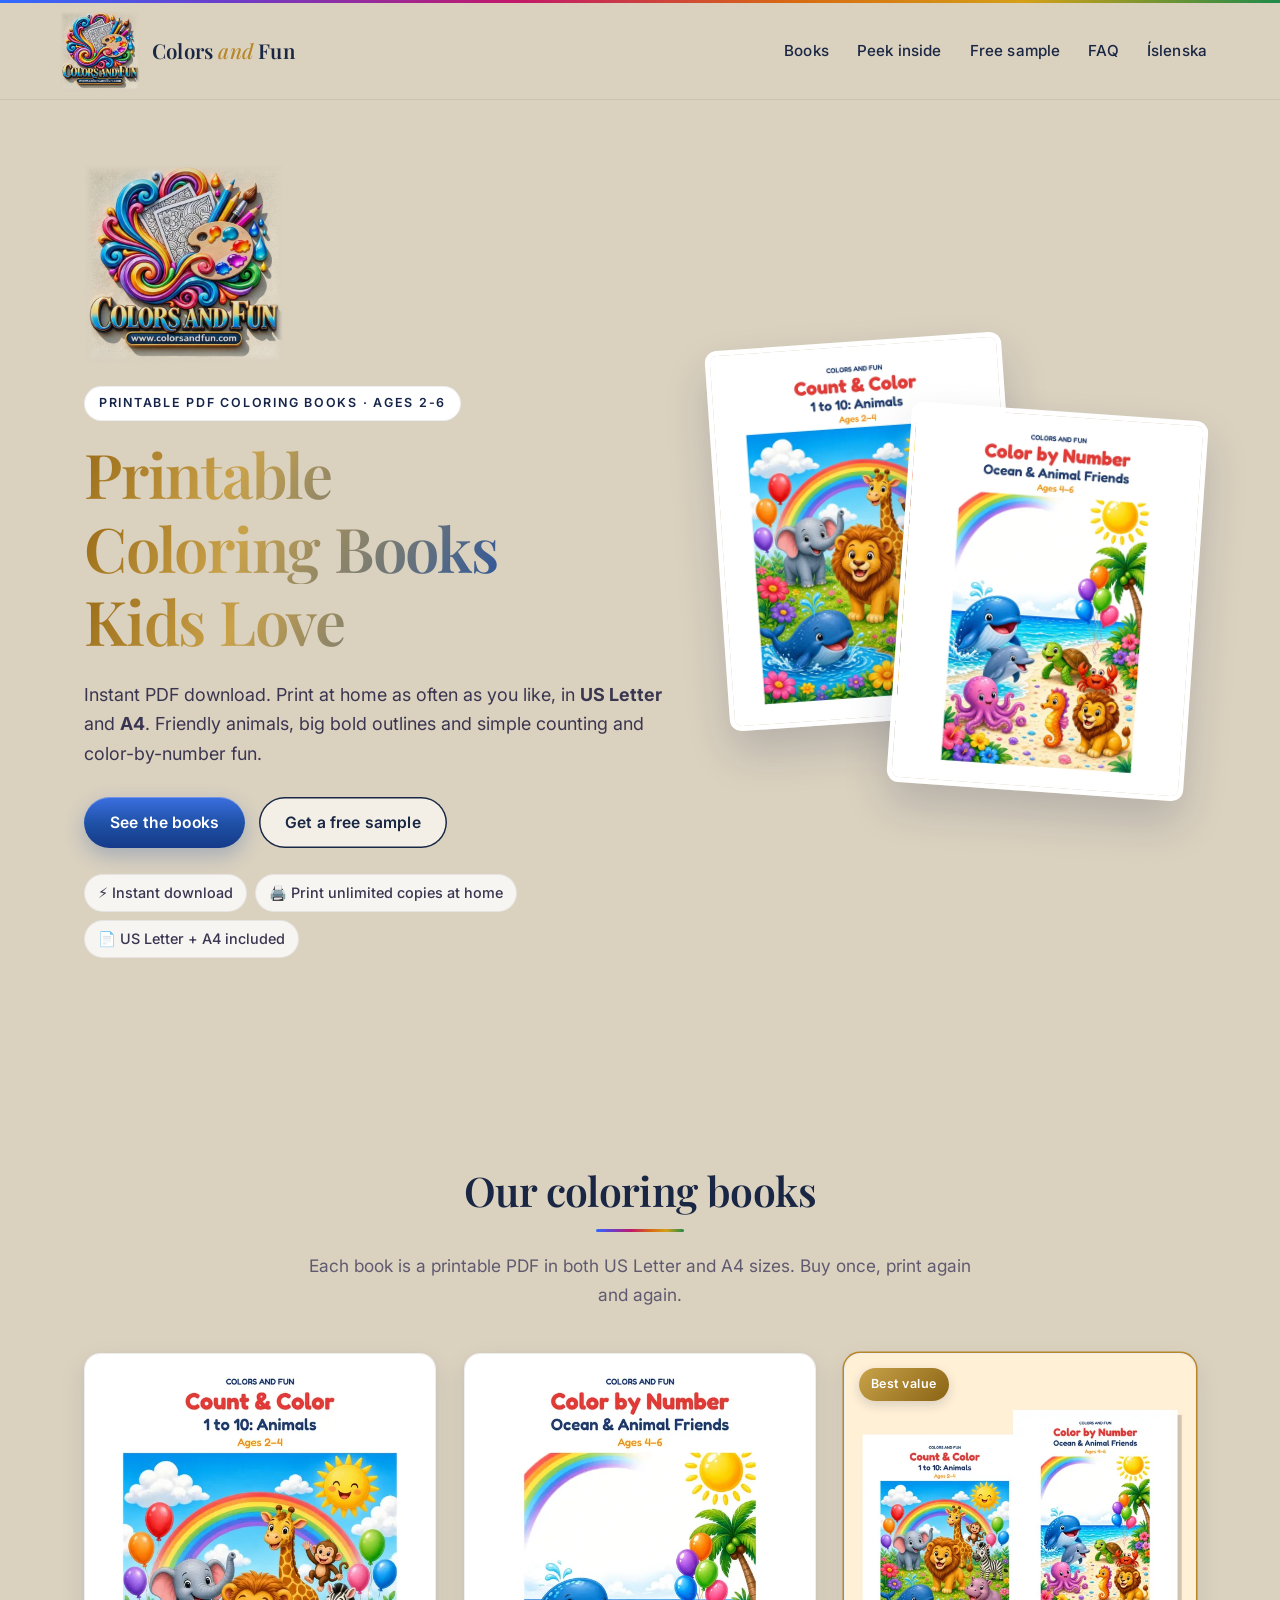
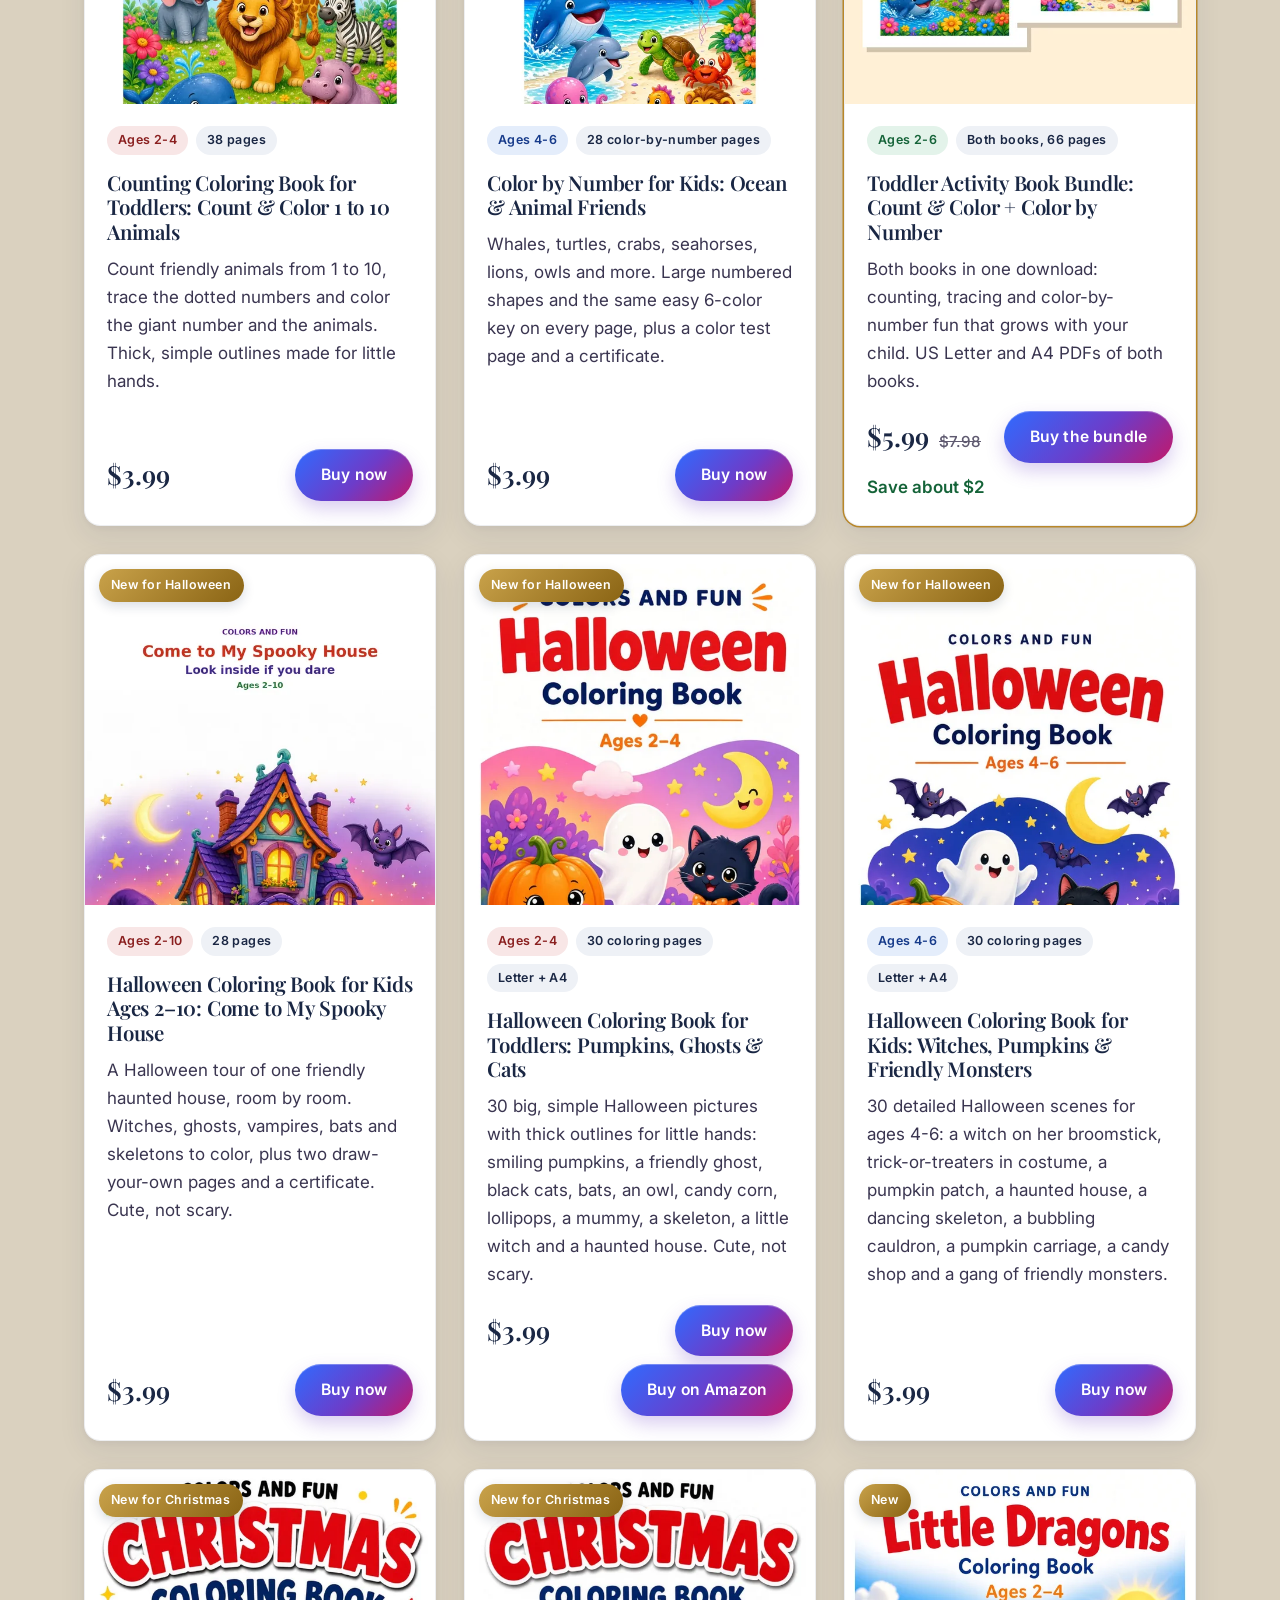
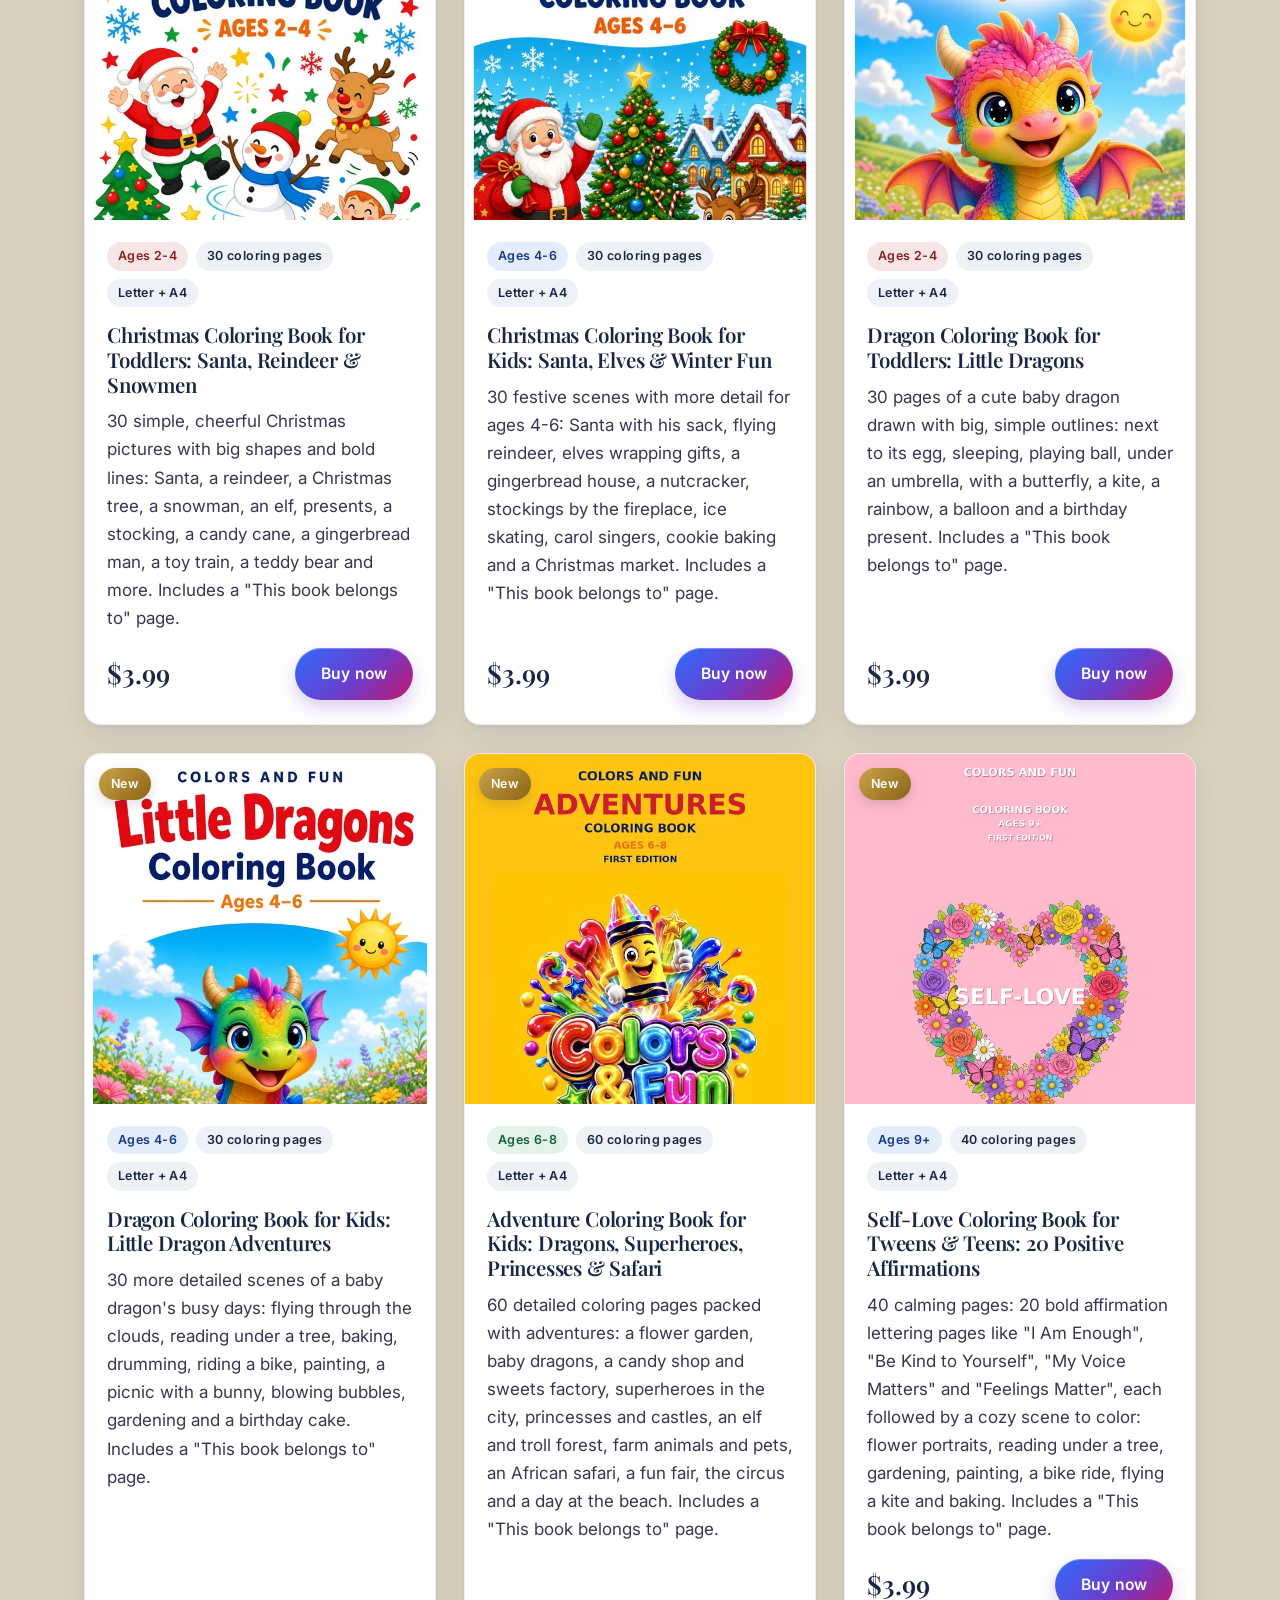
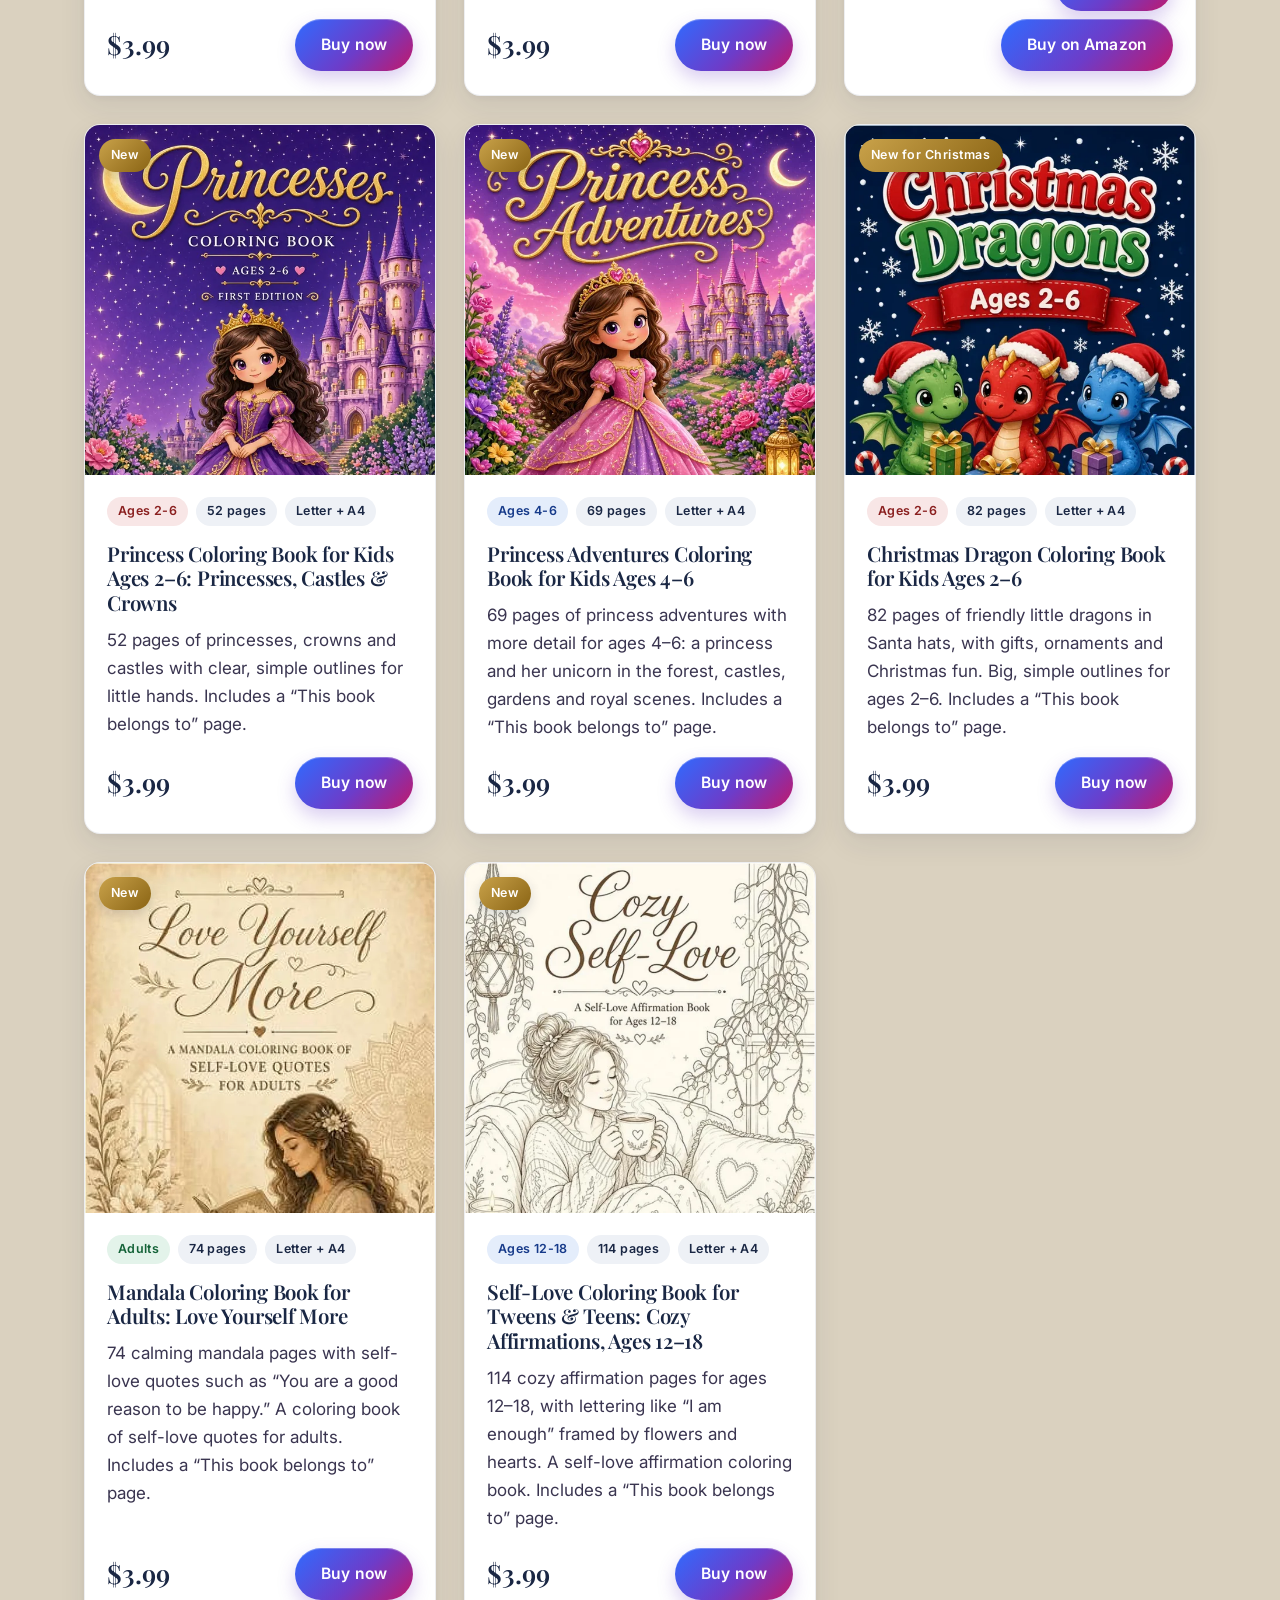
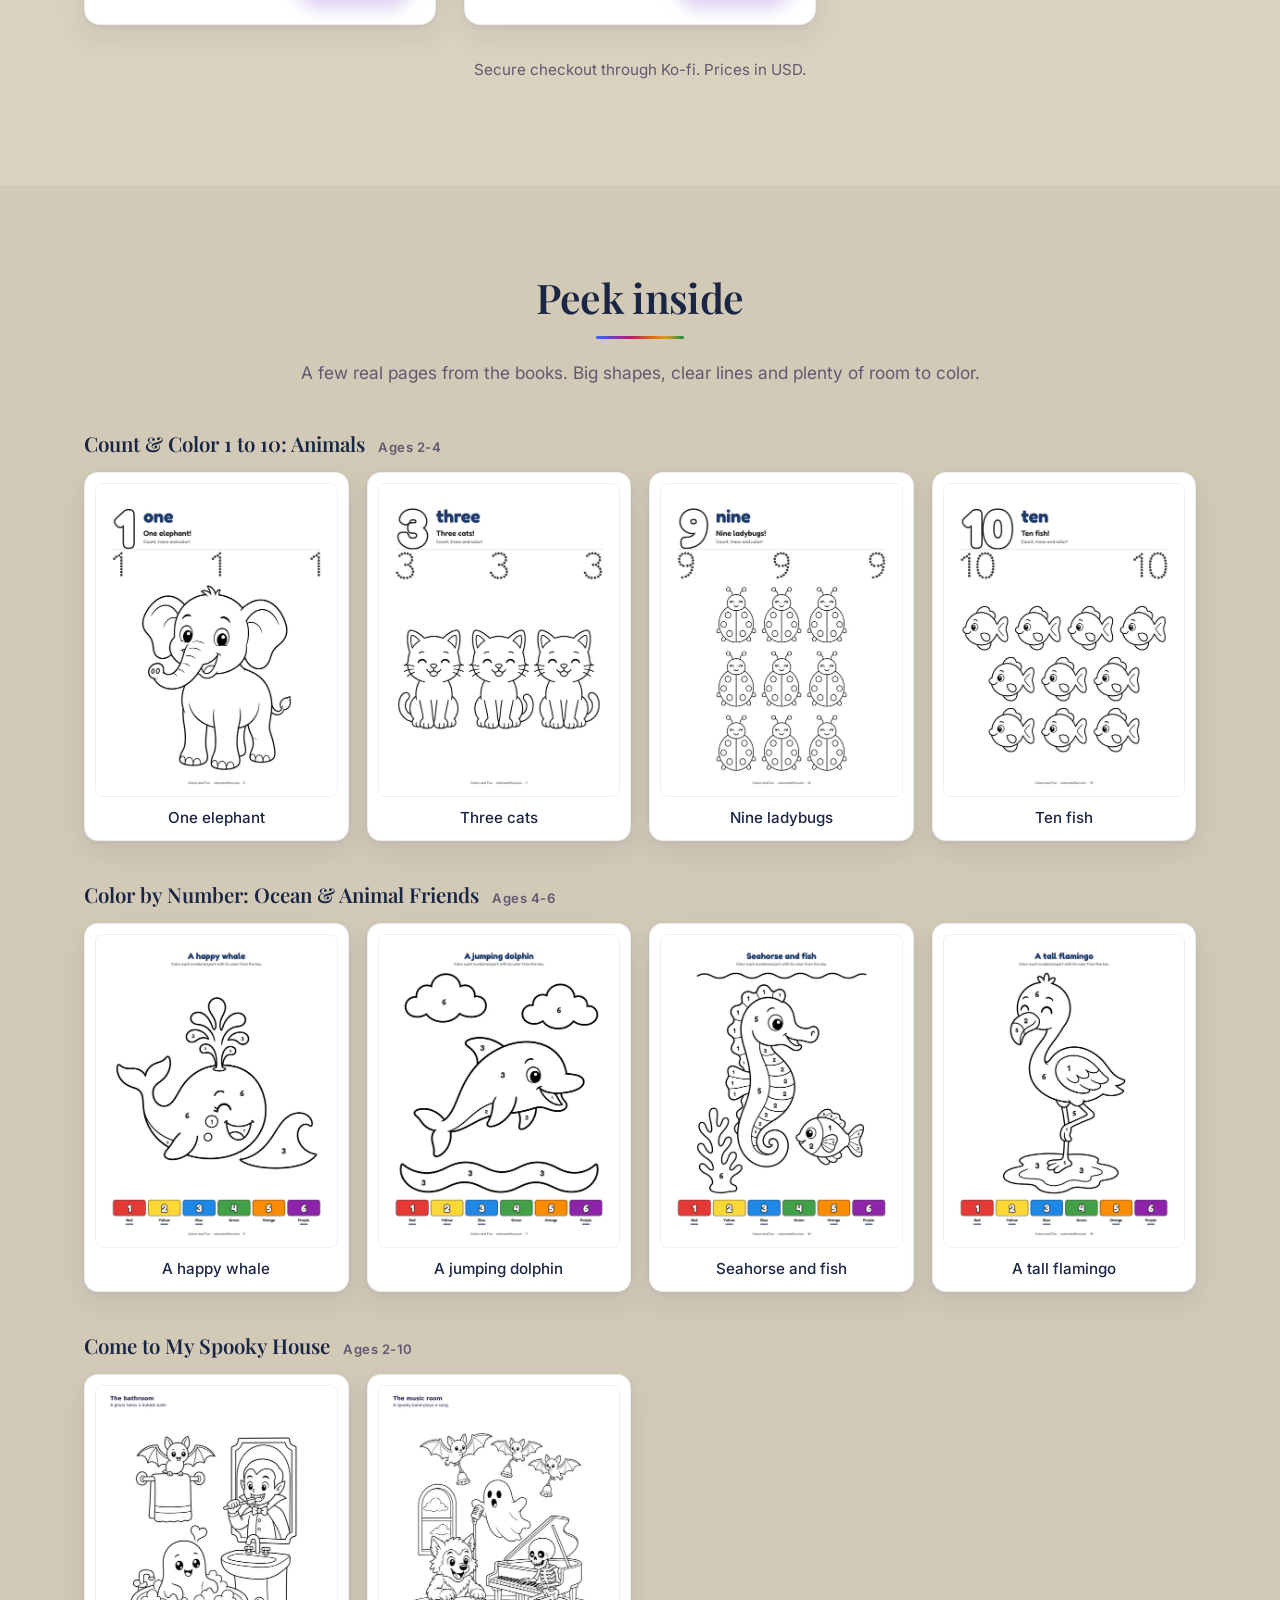
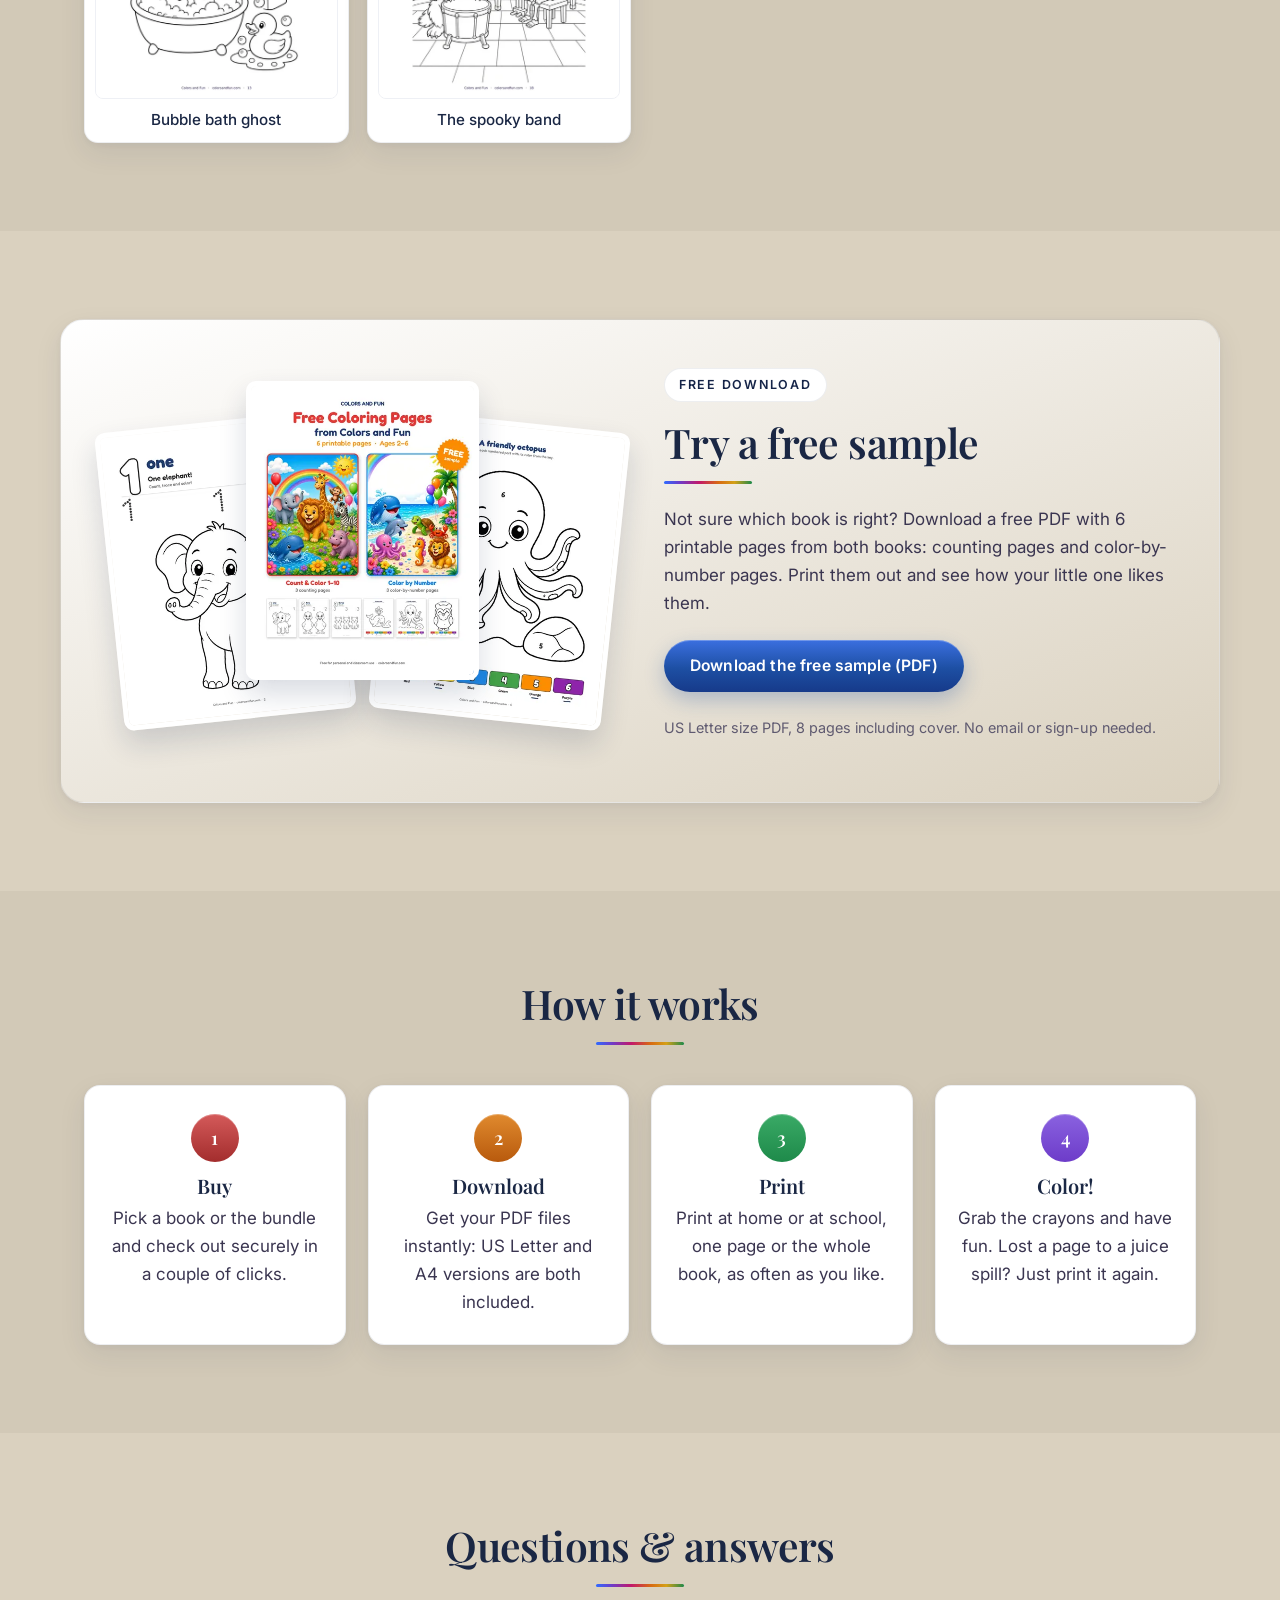
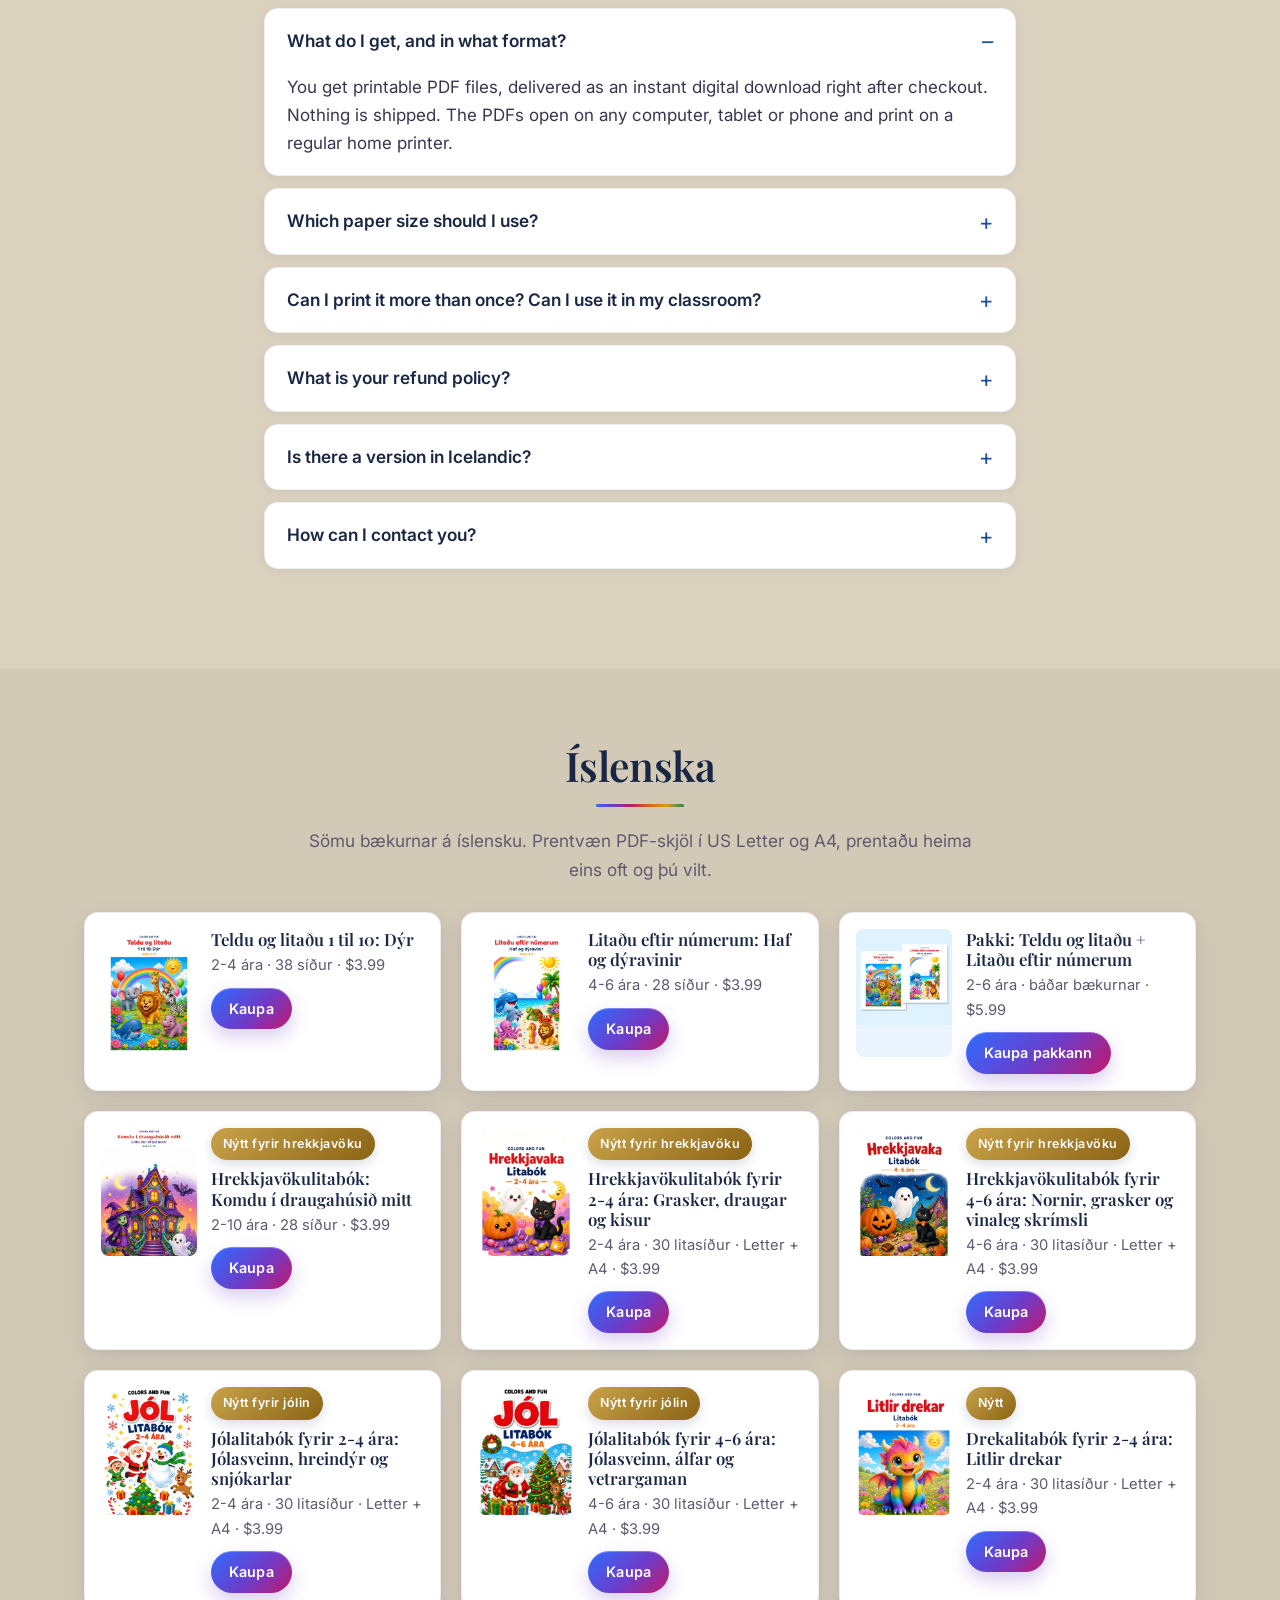
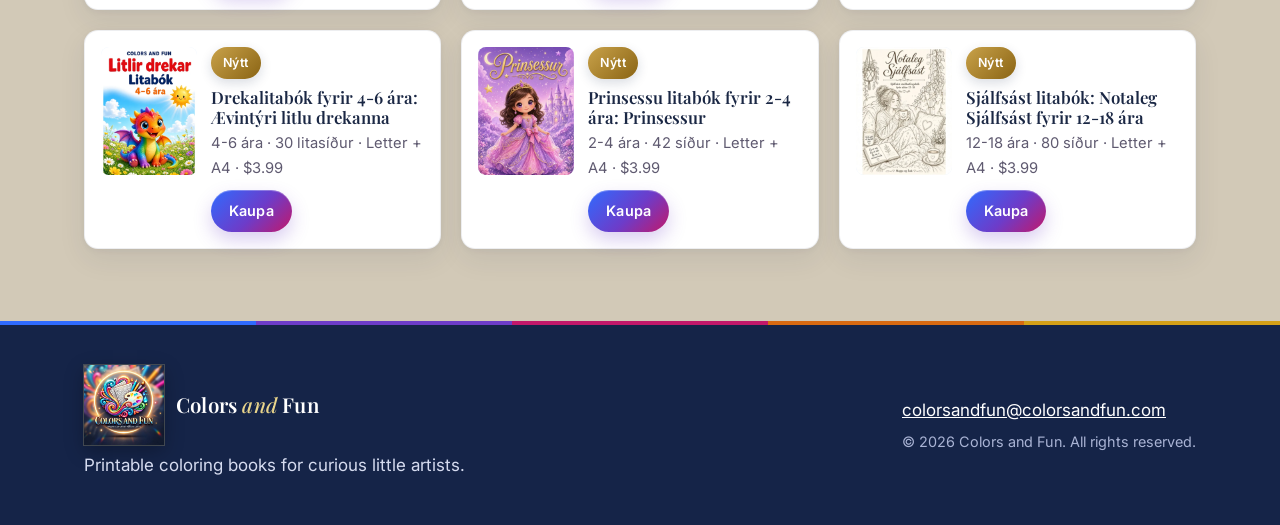
==== commit 13bf12a5: "Add 7 new coloring books" ====
--- a/index.html
+++ b/index.html
@@ -248,6 +248,76 @@
             </div>
           </div>
         </article>
+
+        <article class="card">
+          <span class="ribbon">New</span>
+          <img src="princesses-en-cover.webp" width="600" height="848" loading="lazy" alt="Princess Coloring Book for Kids Ages 2–6: Princesses, Castles &amp; Crowns cover">
+          <div class="card-body">
+            <p class="tags"><span class="tag t-red">Ages 2-6</span><span class="tag">52 pages</span><span class="tag">Letter + A4</span></p>
+            <h3>Princess Coloring Book for Kids Ages 2&ndash;6: Princesses, Castles &amp; Crowns</h3>
+            <p>52 pages of princesses, crowns and castles with clear, simple outlines for little hands. Includes a &ldquo;This book belongs to&rdquo; page.</p>
+            <div class="buy">
+              <span class="price">$3.99</span>
+              <a class="btn btn-buy" href="https://ko-fi.com/s/bb15989e57" target="_blank" rel="noopener">Buy now</a>
+            </div>
+          </div>
+        </article>
+
+        <article class="card">
+          <span class="ribbon">New</span>
+          <img src="princess-adventures-en-cover.webp" width="600" height="848" loading="lazy" alt="Princess Adventures Coloring Book for Kids Ages 4–6 cover">
+          <div class="card-body">
+            <p class="tags"><span class="tag t-blue">Ages 4-6</span><span class="tag">69 pages</span><span class="tag">Letter + A4</span></p>
+            <h3>Princess Adventures Coloring Book for Kids Ages 4&ndash;6</h3>
+            <p>69 pages of princess adventures with more detail for ages 4&ndash;6: a princess and her unicorn in the forest, castles, gardens and royal scenes. Includes a &ldquo;This book belongs to&rdquo; page.</p>
+            <div class="buy">
+              <span class="price">$3.99</span>
+              <a class="btn btn-buy" href="https://ko-fi.com/s/02122a8445" target="_blank" rel="noopener">Buy now</a>
+            </div>
+          </div>
+        </article>
+
+        <article class="card">
+          <span class="ribbon">New for Christmas</span>
+          <img src="christmas-dragons-en-cover.webp" width="600" height="893" loading="lazy" alt="Christmas Dragon Coloring Book for Kids Ages 2–6 cover">
+          <div class="card-body">
+            <p class="tags"><span class="tag t-red">Ages 2-6</span><span class="tag">82 pages</span><span class="tag">Letter + A4</span></p>
+            <h3>Christmas Dragon Coloring Book for Kids Ages 2&ndash;6</h3>
+            <p>82 pages of friendly little dragons in Santa hats, with gifts, ornaments and Christmas fun. Big, simple outlines for ages 2&ndash;6. Includes a &ldquo;This book belongs to&rdquo; page.</p>
+            <div class="buy">
+              <span class="price">$3.99</span>
+              <a class="btn btn-buy" href="https://ko-fi.com/s/cd24c10813" target="_blank" rel="noopener">Buy now</a>
+            </div>
+          </div>
+        </article>
+
+        <article class="card">
+          <span class="ribbon">New</span>
+          <img src="mandala-love-yourself-en-cover.webp" width="600" height="894" loading="lazy" alt="Mandala Coloring Book for Adults: Love Yourself More cover">
+          <div class="card-body">
+            <p class="tags"><span class="tag t-green">Adults</span><span class="tag">74 pages</span><span class="tag">Letter + A4</span></p>
+            <h3>Mandala Coloring Book for Adults: Love Yourself More</h3>
+            <p>74 calming mandala pages with self-love quotes such as &ldquo;You are a good reason to be happy.&rdquo; A coloring book of self-love quotes for adults. Includes a &ldquo;This book belongs to&rdquo; page.</p>
+            <div class="buy">
+              <span class="price">$3.99</span>
+              <a class="btn btn-buy" href="https://ko-fi.com/s/30d76a27af" target="_blank" rel="noopener">Buy now</a>
+            </div>
+          </div>
+        </article>
+
+        <article class="card">
+          <span class="ribbon">New</span>
+          <img src="cozy-self-love-en-cover.webp" width="600" height="894" loading="lazy" alt="Self-Love Coloring Book for Tweens and Teens: Cozy Affirmations, Ages 12–18 cover">
+          <div class="card-body">
+            <p class="tags"><span class="tag t-blue">Ages 12-18</span><span class="tag">114 pages</span><span class="tag">Letter + A4</span></p>
+            <h3>Self-Love Coloring Book for Tweens &amp; Teens: Cozy Affirmations, Ages 12&ndash;18</h3>
+            <p>114 cozy affirmation pages for ages 12&ndash;18, with lettering like &ldquo;I am enough&rdquo; framed by flowers and hearts. A self-love affirmation coloring book. Includes a &ldquo;This book belongs to&rdquo; page.</p>
+            <div class="buy">
+              <span class="price">$3.99</span>
+              <a class="btn btn-buy" href="https://ko-fi.com/s/5a3ccae355" target="_blank" rel="noopener">Buy now</a>
+            </div>
+          </div>
+        </article>
       </div>
       <p class="note">Secure checkout through Ko-fi. Prices in USD.</p>
     </div>
@@ -435,6 +505,25 @@
             <a class="btn btn-buy btn-sm" href="https://ko-fi.com/s/8d0009f276" target="_blank" rel="noopener">Kaupa</a>
           </div>
         </article>
+
+        <article class="is-card">
+          <img src="prinsessur-is-cover.webp" width="600" height="891" loading="lazy" alt="Forsíða: Prinsessu litabók fyrir 2-4 ára">
+          <div>
+            <span class="ribbon" style="position:static;display:inline-block;margin-bottom:8px">Nýtt</span>
+            <h3>Prinsessu litabók fyrir 2-4 ára: Prinsessur</h3>
+            <p class="meta">2-4 ára · 42 síður · Letter + A4 · $3.99</p>
+            <a class="btn btn-buy btn-sm" href="https://ko-fi.com/s/44ac17ffdd" target="_blank" rel="noopener">Kaupa</a>
+          </div>
+        </article>
+        <article class="is-card">
+          <img src="notaleg-sjalfsast-is-cover.webp" width="600" height="767" loading="lazy" alt="Forsíða: Sjálfsást litabók, Notaleg Sjálfsást fyrir 12-18 ára">
+          <div>
+            <span class="ribbon" style="position:static;display:inline-block;margin-bottom:8px">Nýtt</span>
+            <h3>Sjálfsást litabók: Notaleg Sjálfsást fyrir 12-18 ára</h3>
+            <p class="meta">12-18 ára · 80 síður · Letter + A4 · $3.99</p>
+            <a class="btn btn-buy btn-sm" href="https://ko-fi.com/s/1c1861f4e3" target="_blank" rel="noopener">Kaupa</a>
+          </div>
+        </article>
       </div>
     </div>
   </section>
--- a/style.css
+++ b/style.css
@@ -398,3 +398,14 @@
   .btn,.card{transition:none}
   .btn:hover,.card:hover{transform:none}
 }
+
+
+/* Coming-soon placeholder (Ko-fi URL not yet created) */
+.btn-soon{
+  color:#fff;
+  background:#5c5668;
+  box-shadow:none;
+  cursor:default;
+}
+.btn-soon:hover{transform:none;filter:none;color:#fff}
+.btn-soon:focus-visible{outline-color:#5c5668}
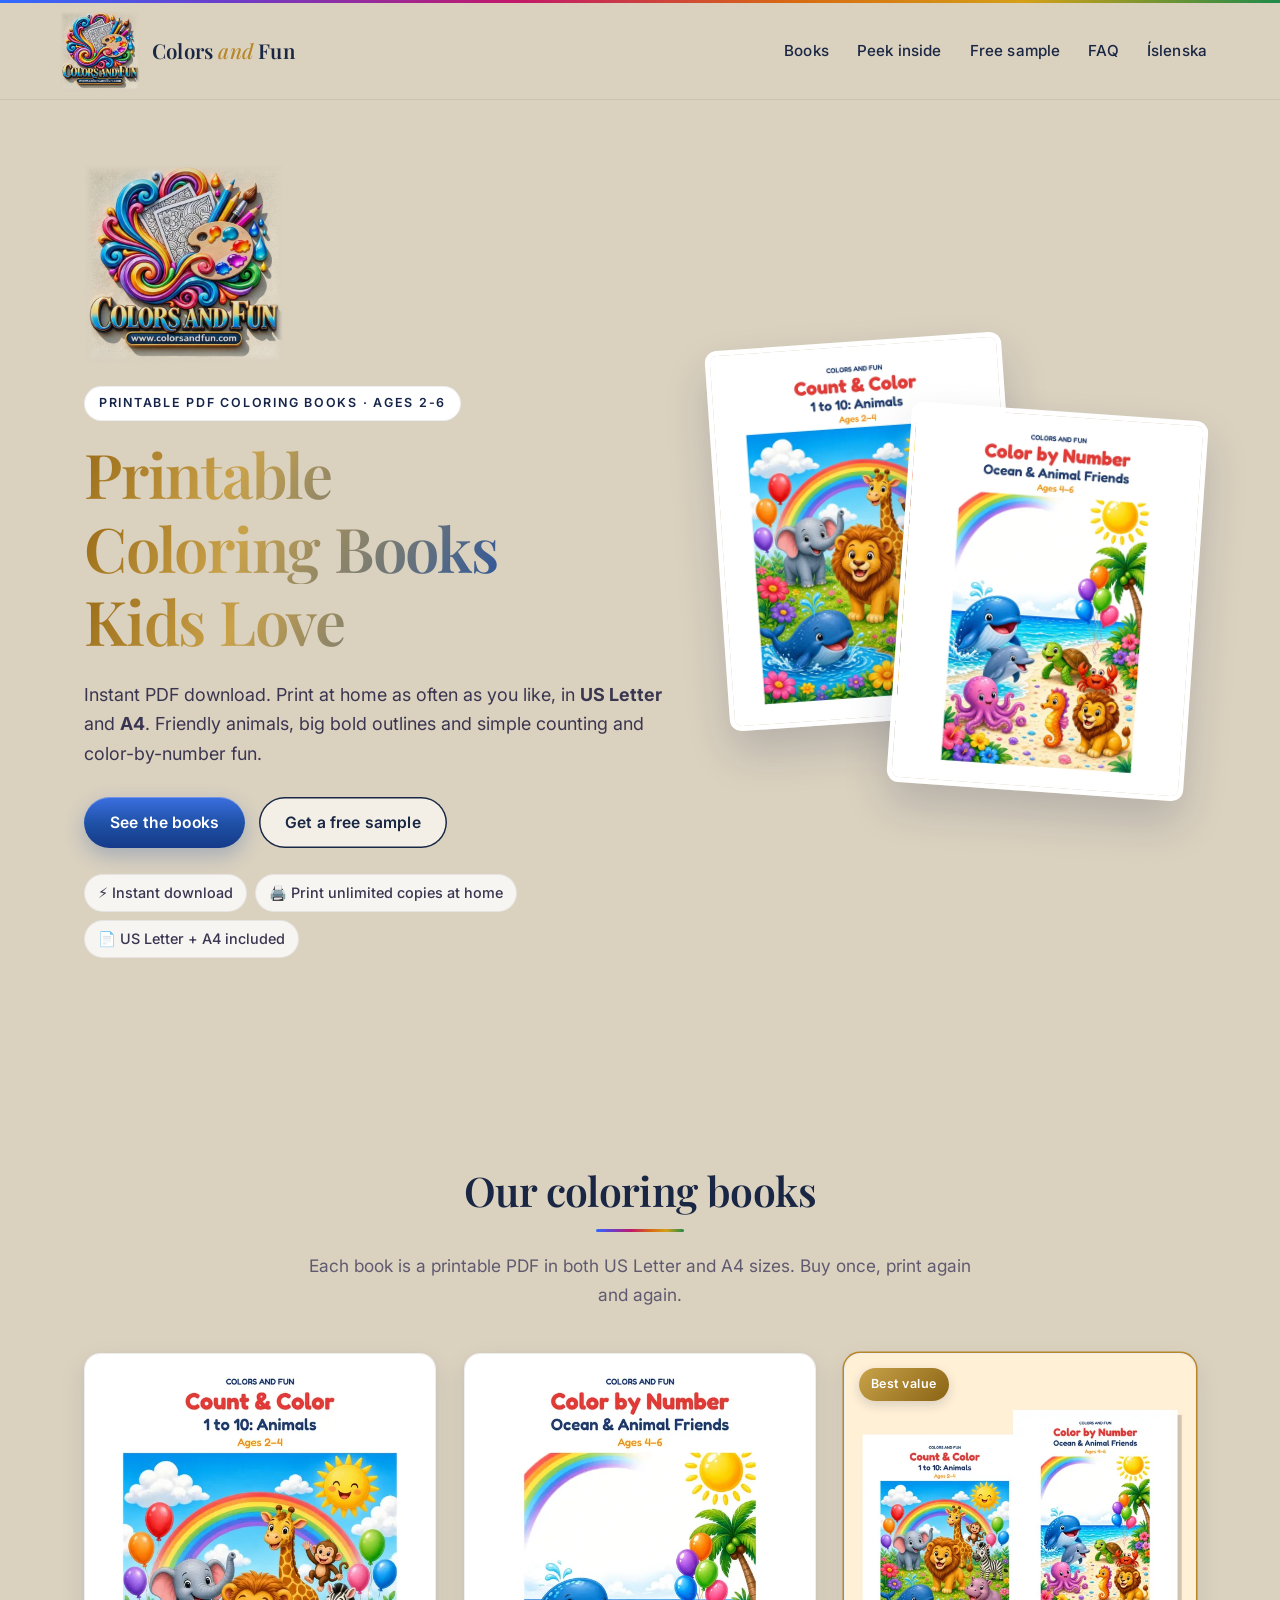
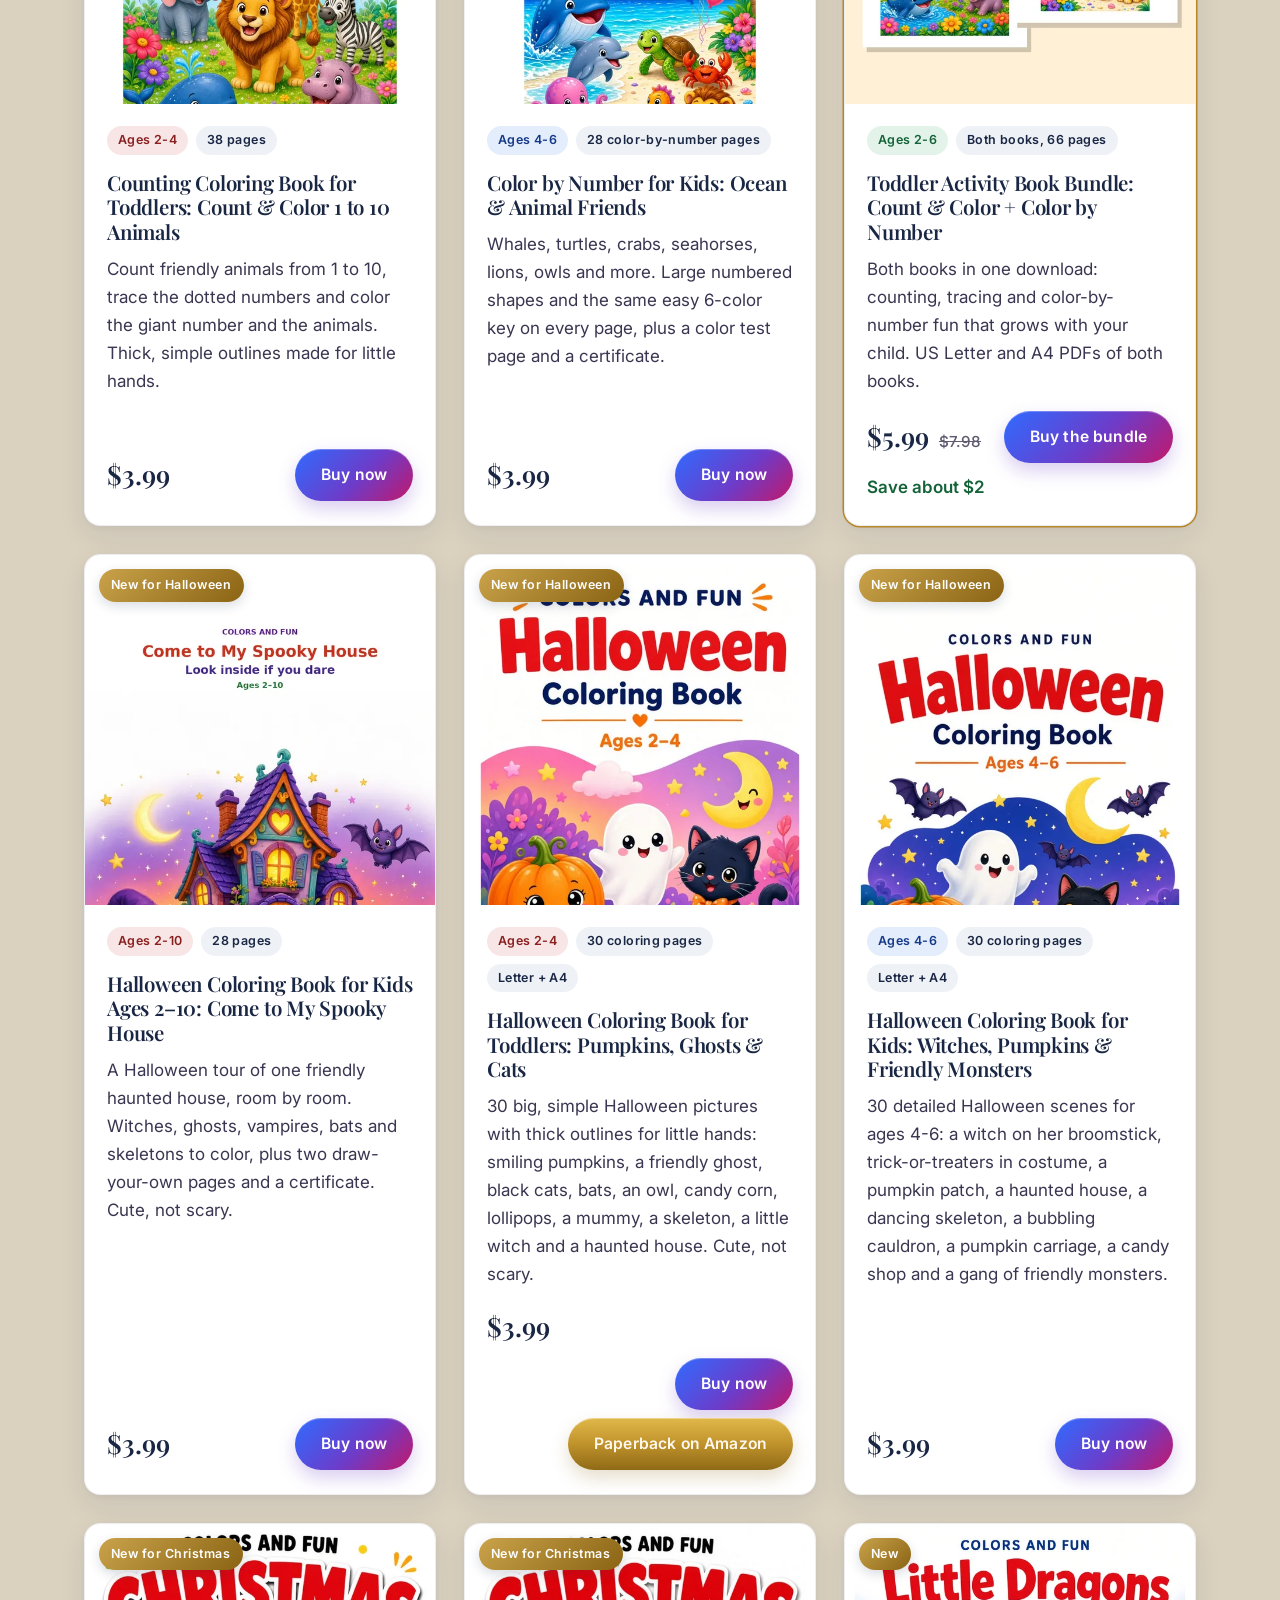
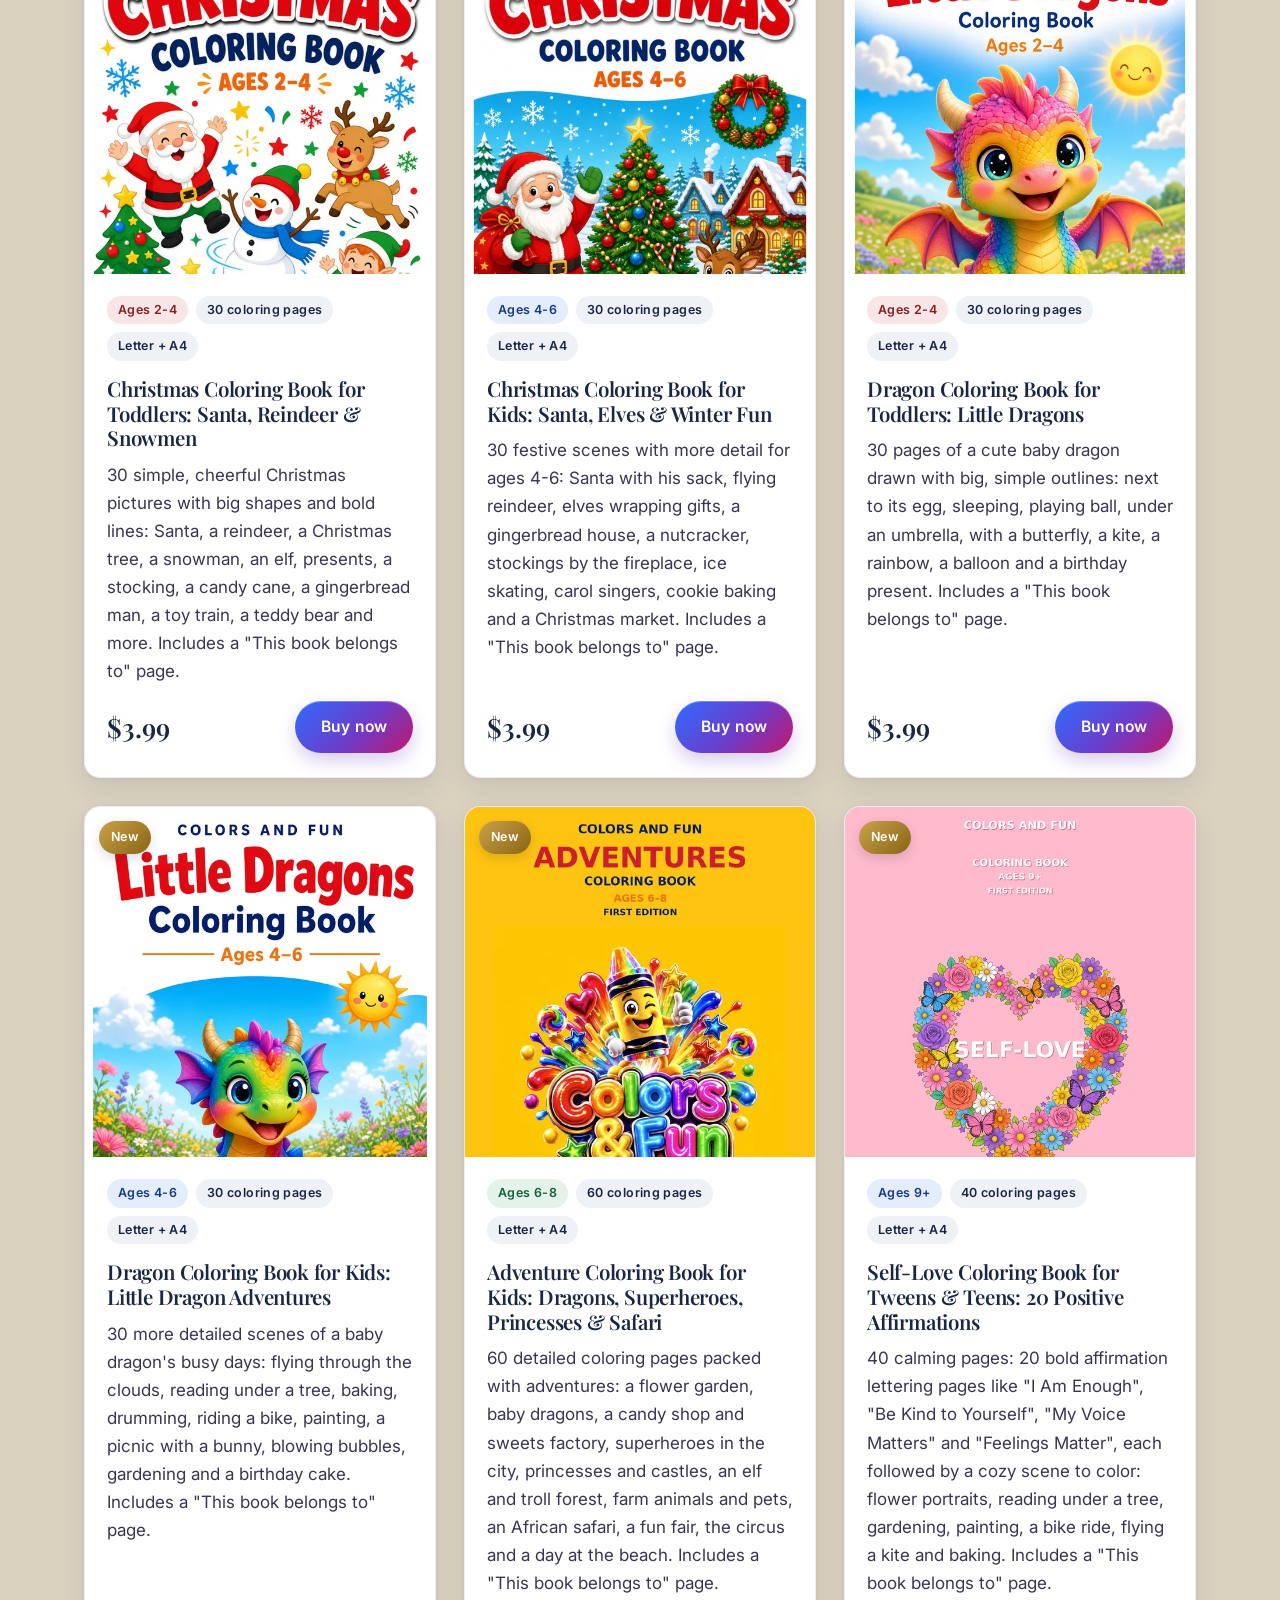
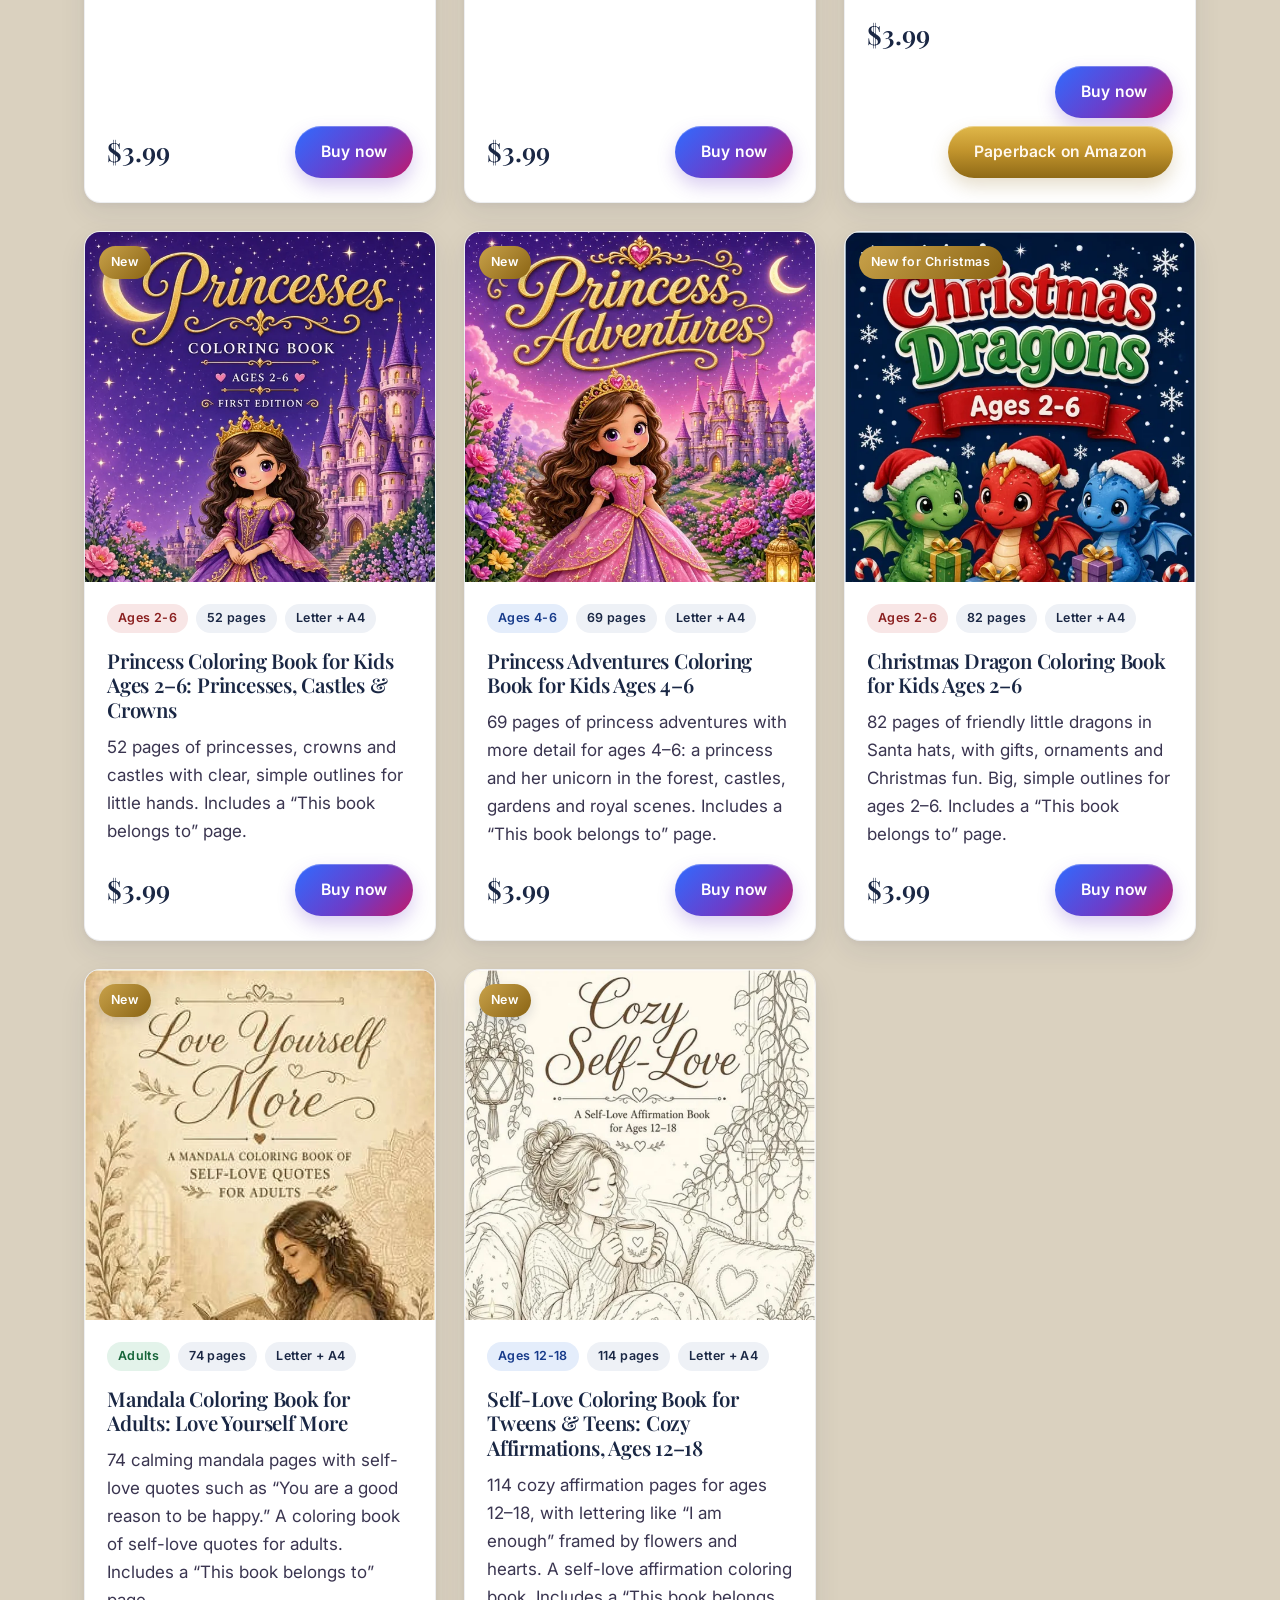
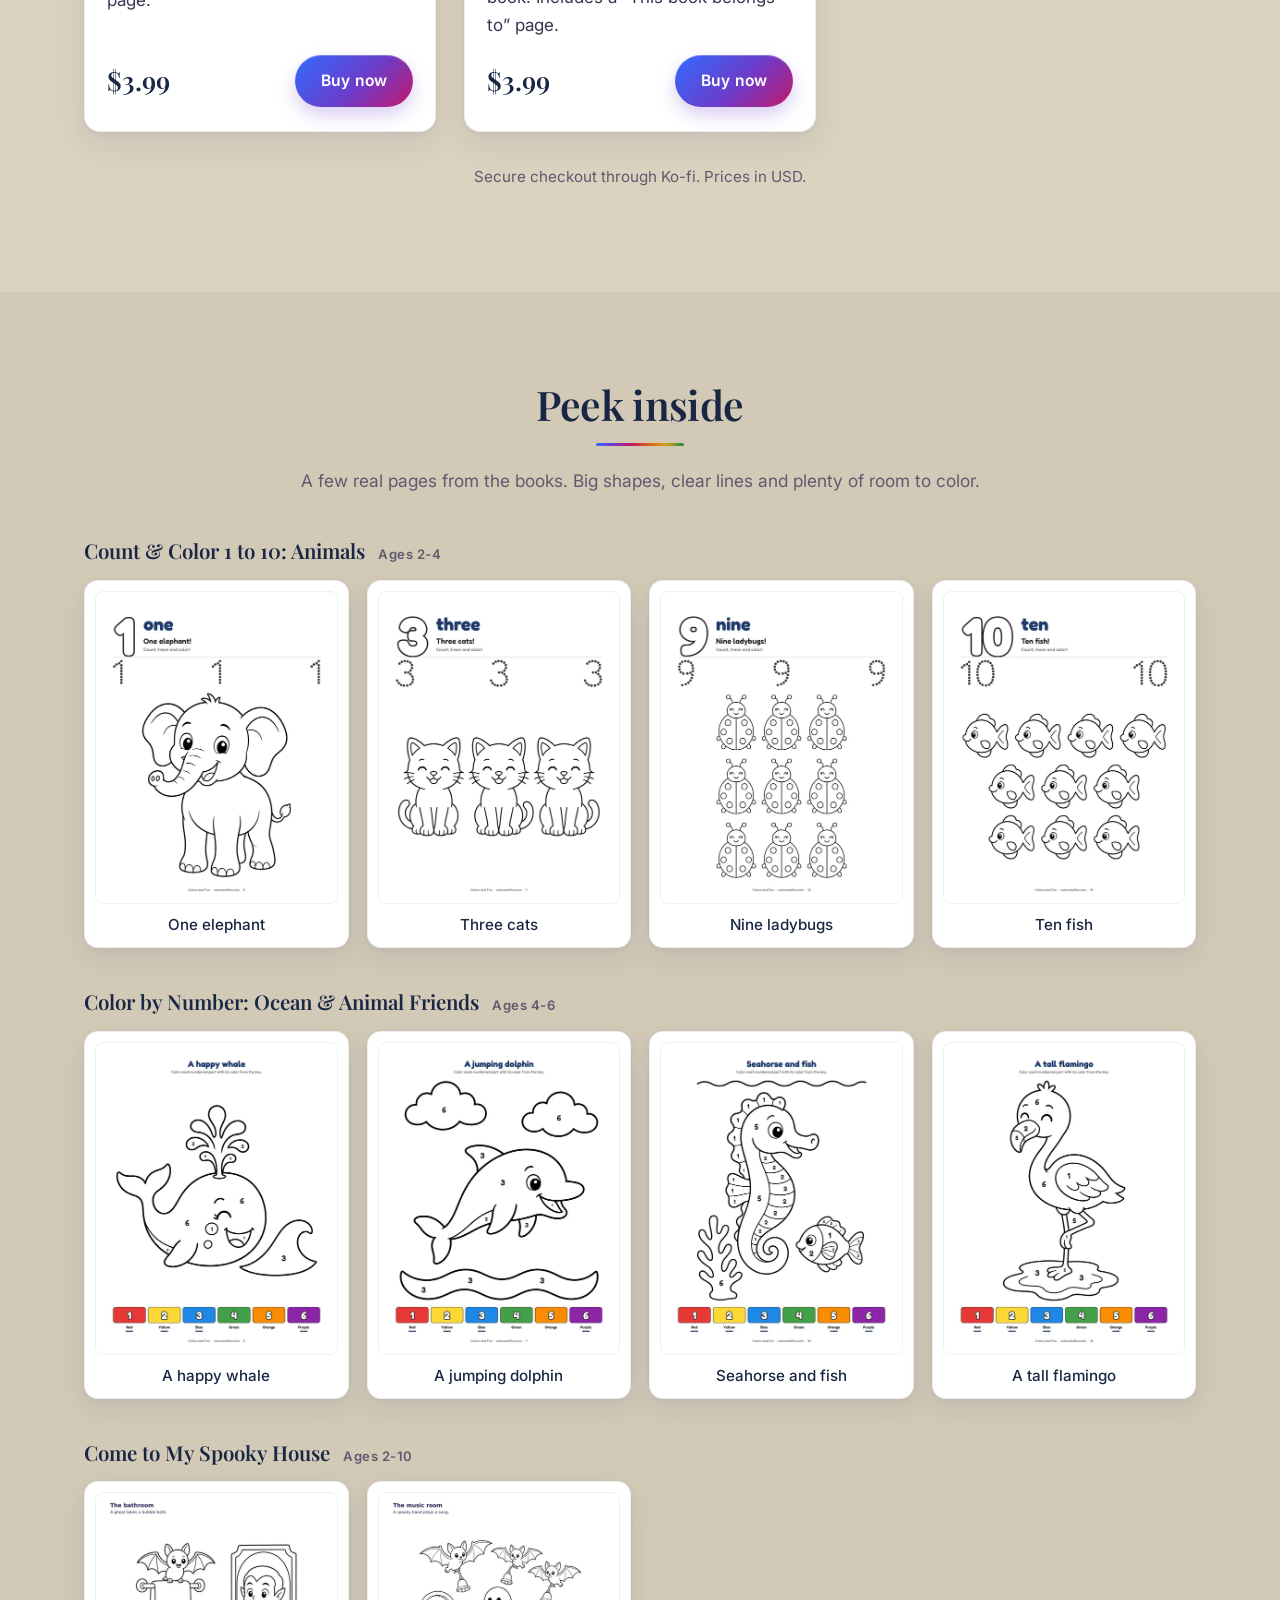
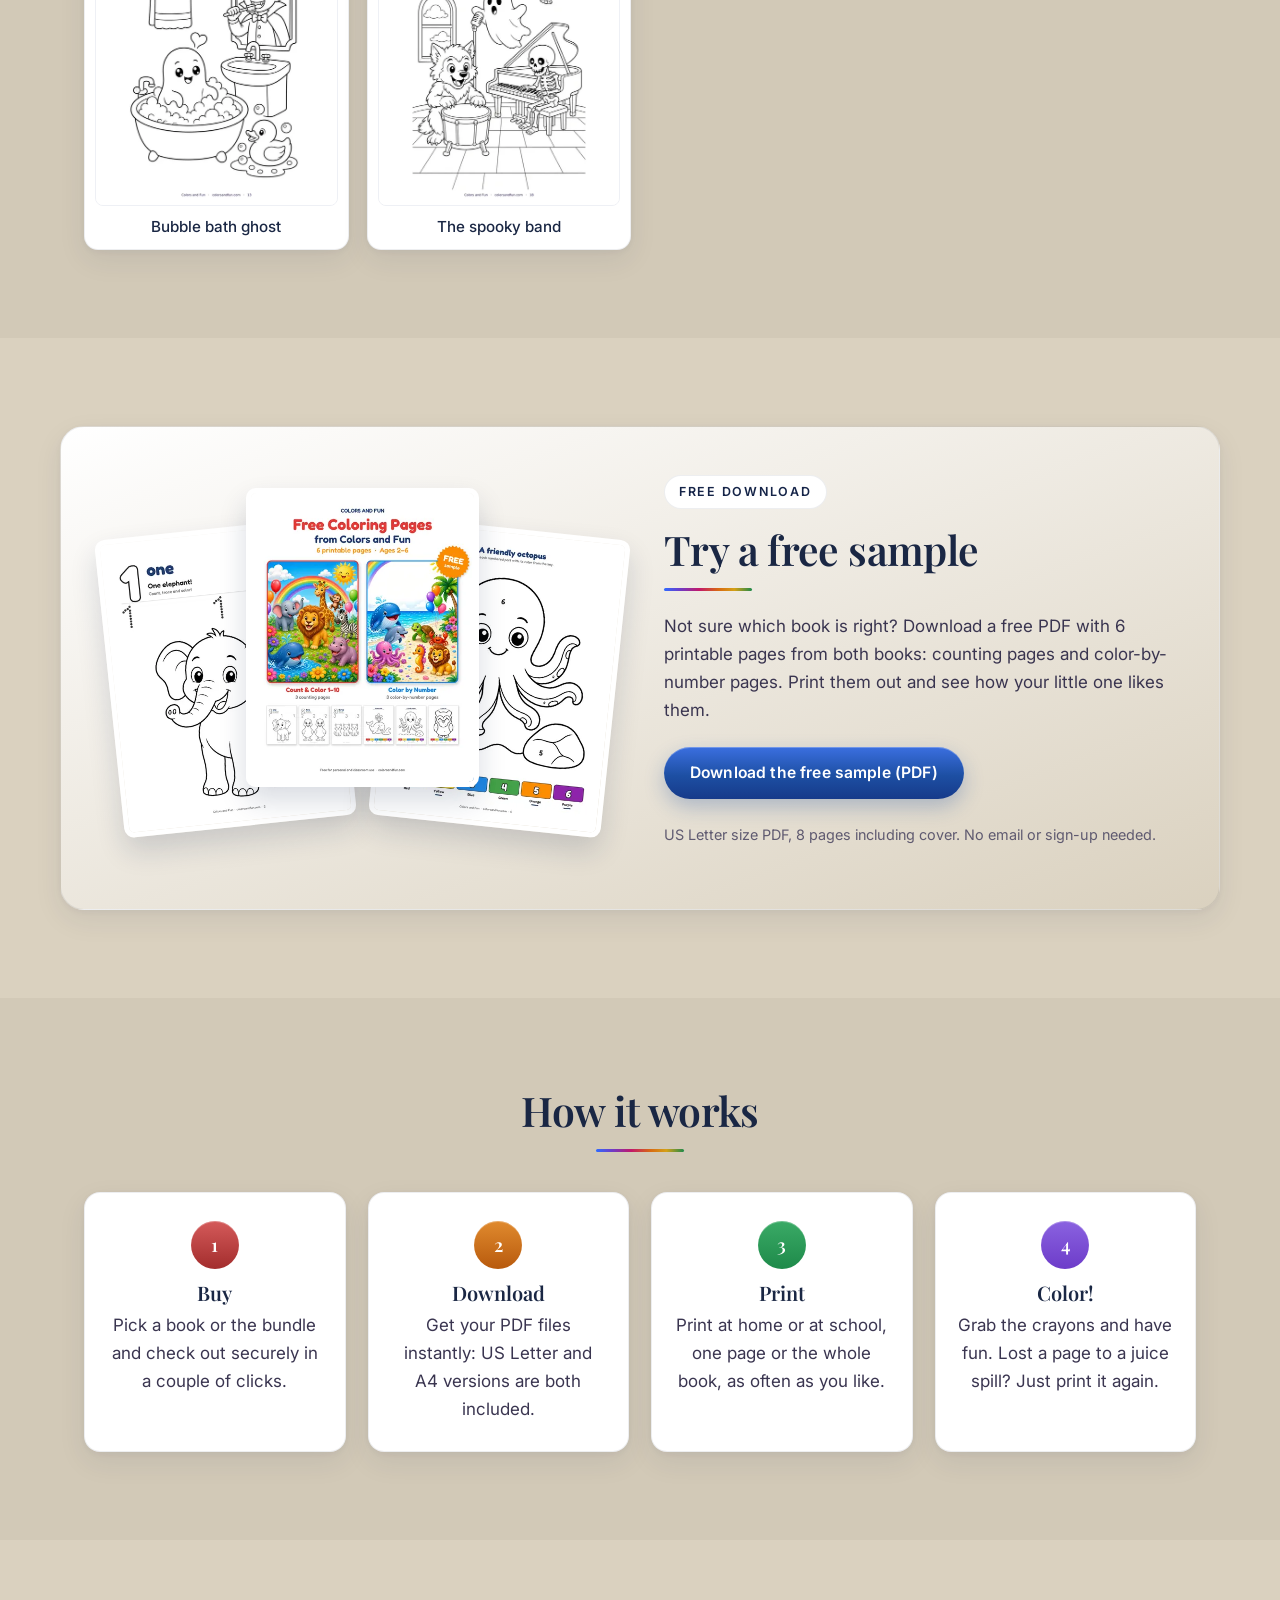
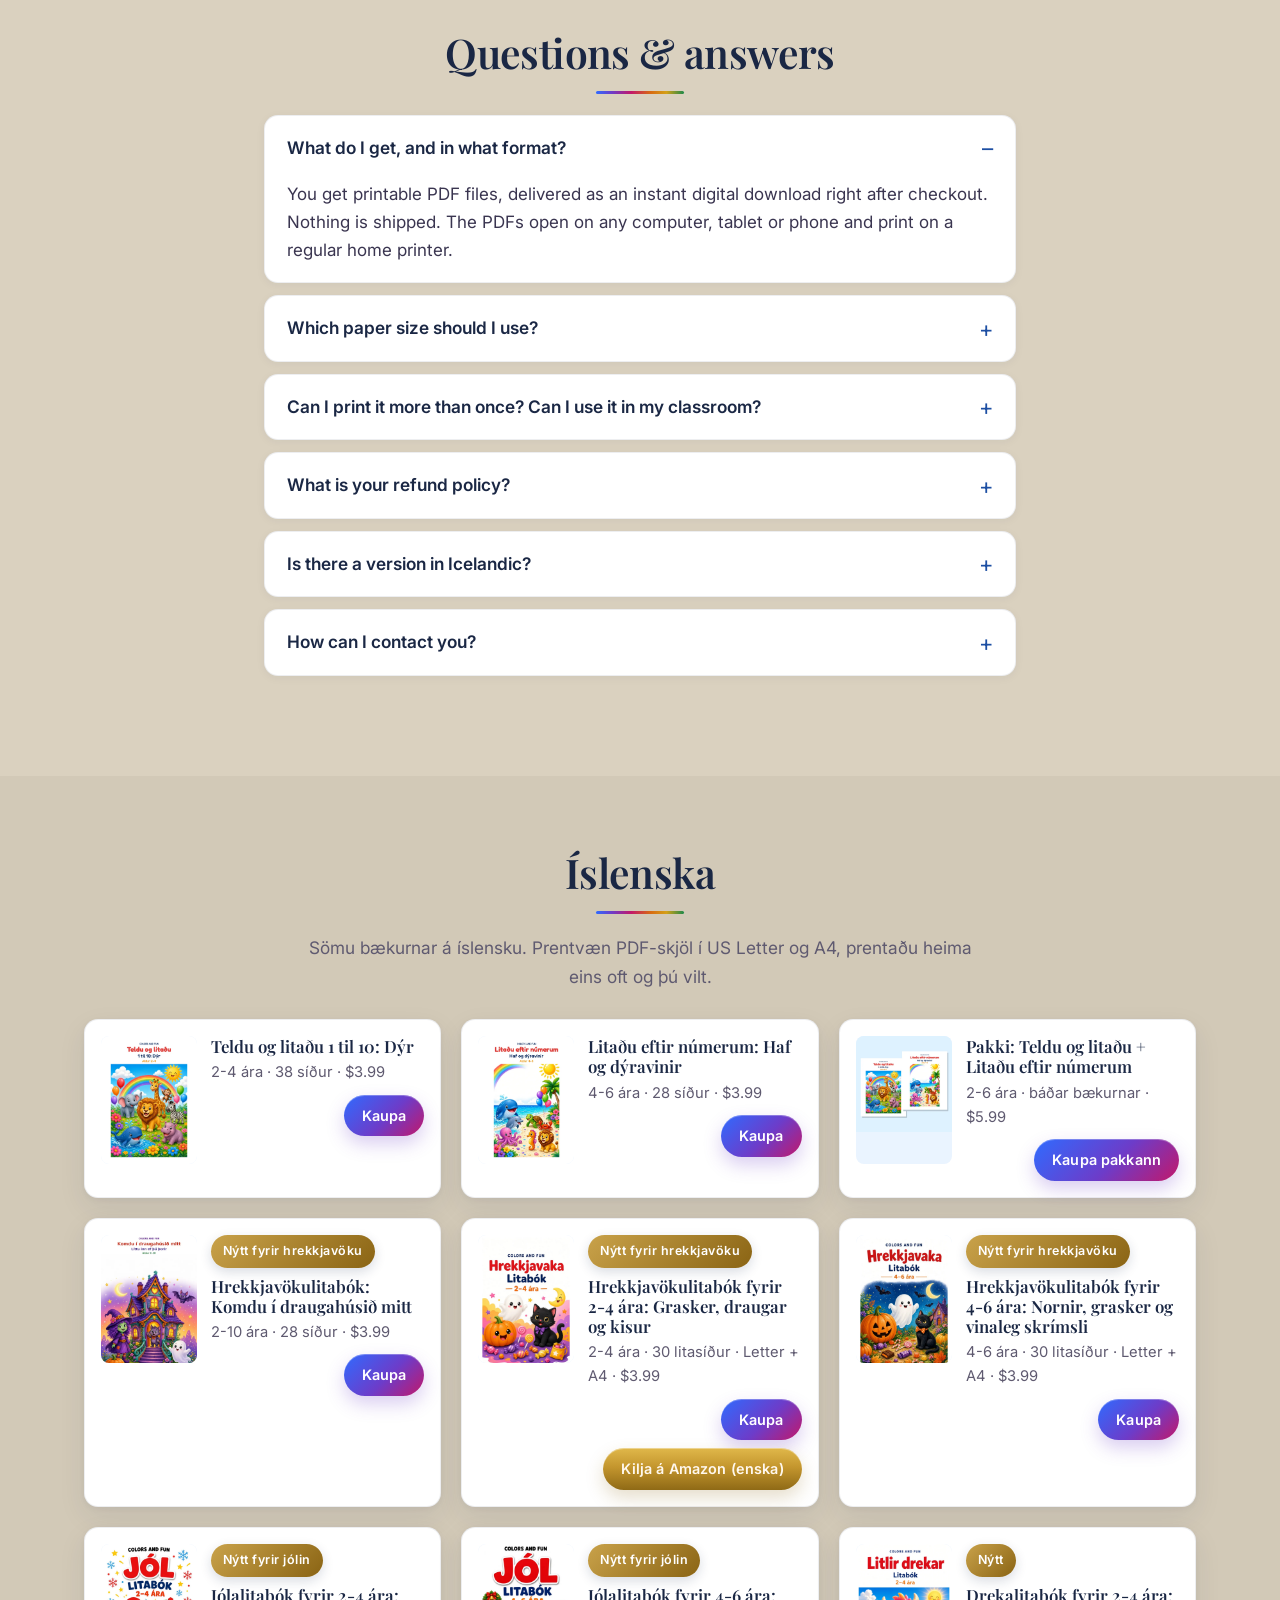
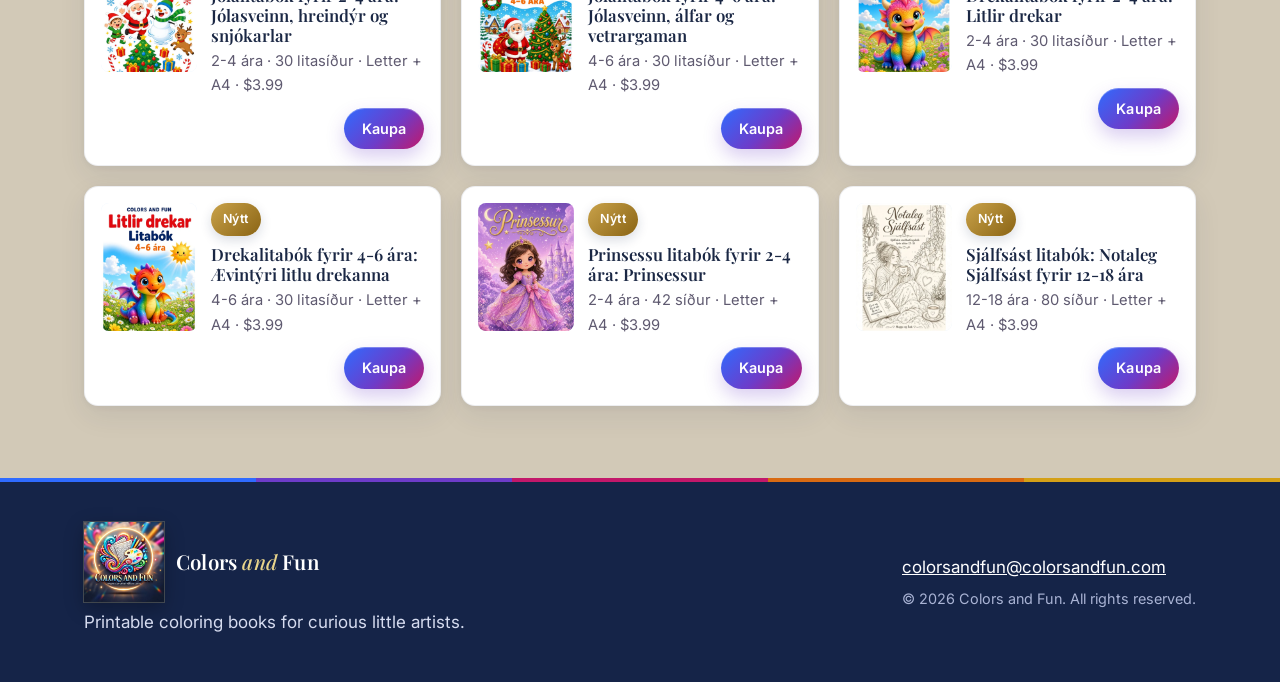
==== commit cd3719ba: "Add paperback Amazon buttons and reusable book anchors" ====
--- a/index.html
+++ b/index.html
@@ -82,7 +82,11 @@
       <h2 class="title">Our coloring books</h2>
       <p class="sub">Each book is a printable PDF in both US Letter and A4 sizes. Buy once, print again and again.</p>
       <div class="cards">
-        <article class="card">
+    <!-- Paperback buttons: set data-amazon-asin on a book card to the Amazon ASIN.
+         If the card has no .btn-amazon yet, the script at the bottom of the page adds one
+         (English: "Paperback on Amazon", Icelandic: "Kilja á Amazon").
+         Current paperbacks: B0HN1TTLRQ Halloween toddlers 2-4, B0HNFPWNFF Cozy self-love 9+. -->
+        <article class="card" id="count-and-color-1-to-10">
           <img src="count-cover.webp" width="600" height="776" loading="lazy" alt="Counting Coloring Book for Toddlers: Count &amp; Color 1 to 10 Animals coloring book cover">
           <div class="card-body">
             <p class="tags"><span class="tag t-red">Ages 2-4</span><span class="tag">38 pages</span></p>
@@ -90,12 +94,14 @@
             <p>Count friendly animals from 1 to 10, trace the dotted numbers and color the giant number and the animals. Thick, simple outlines made for little hands.</p>
             <div class="buy">
               <span class="price">$3.99</span>
-              <a class="btn btn-buy" href="https://ko-fi.com/s/a883e757b7" target="_blank" rel="noopener">Buy now</a>
-            </div>
-          </div>
-        </article>
-
-        <article class="card">
+              <div class="buy-actions">
+                <a class="btn btn-buy" href="https://ko-fi.com/s/a883e757b7" target="_blank" rel="noopener">Buy now</a>
+              </div>
+            </div>
+          </div>
+        </article>
+
+        <article class="card" id="color-by-number-ocean-animals">
           <img src="cbn-cover.webp" width="600" height="776" loading="lazy" alt="Color by Number for Kids: Ocean &amp; Animal Friends coloring book cover">
           <div class="card-body">
             <p class="tags"><span class="tag t-blue">Ages 4-6</span><span class="tag">28 color-by-number pages</span></p>
@@ -103,12 +109,14 @@
             <p>Whales, turtles, crabs, seahorses, lions, owls and more. Large numbered shapes and the same easy 6-color key on every page, plus a color test page and a certificate.</p>
             <div class="buy">
               <span class="price">$3.99</span>
-              <a class="btn btn-buy" href="https://ko-fi.com/s/46046f6a3d" target="_blank" rel="noopener">Buy now</a>
-            </div>
-          </div>
-        </article>
-
-        <article class="card card-best">
+              <div class="buy-actions">
+                <a class="btn btn-buy" href="https://ko-fi.com/s/46046f6a3d" target="_blank" rel="noopener">Buy now</a>
+              </div>
+            </div>
+          </div>
+        </article>
+
+        <article class="card card-best" id="toddler-activity-book-bundle">
           <span class="ribbon">Best value</span>
           <img src="bundle-cover.webp" width="600" height="600" loading="lazy" alt="Bundle of both books: Count &amp; Color and Color by Number covers side by side">
           <div class="card-body">
@@ -117,13 +125,15 @@
             <p>Both books in one download: counting, tracing and color-by-number fun that grows with your child. US Letter and A4 PDFs of both books.</p>
             <div class="buy">
               <span class="price">$5.99 <s>$7.98</s></span>
-              <a class="btn btn-buy" href="https://ko-fi.com/s/7cb8dab026" target="_blank" rel="noopener">Buy the bundle</a>
+              <div class="buy-actions">
+                <a class="btn btn-buy" href="https://ko-fi.com/s/7cb8dab026" target="_blank" rel="noopener">Buy the bundle</a>
+              </div>
             </div>
             <p class="save">Save about $2</p>
           </div>
         </article>
 
-        <article class="card">
+        <article class="card" id="halloween-spooky-house">
           <span class="ribbon">New for Halloween</span>
           <img src="spooky-cover.webp" width="600" height="1010" loading="lazy" alt="Come to My Spooky House Halloween coloring book cover">
           <div class="card-body">
@@ -132,12 +142,14 @@
             <p>A Halloween tour of one friendly haunted house, room by room. Witches, ghosts, vampires, bats and skeletons to color, plus two draw-your-own pages and a certificate. Cute, not scary.</p>
             <div class="buy">
               <span class="price">$3.99</span>
-              <a class="btn btn-buy" href="https://ko-fi.com/s/6b1c73822f" target="_blank" rel="noopener">Buy now</a>
-            </div>
-          </div>
-        </article>
-
-        <article class="card">
+              <div class="buy-actions">
+                <a class="btn btn-buy" href="https://ko-fi.com/s/6b1c73822f" target="_blank" rel="noopener">Buy now</a>
+              </div>
+            </div>
+          </div>
+        </article>
+
+        <article class="card" id="halloween-coloring-book-toddlers-2-4" data-amazon-asin="B0HN1TTLRQ">
           <span class="ribbon">New for Halloween</span>
           <img src="halloween-2-4-en-cover.webp" width="600" height="849" loading="lazy" alt="Halloween Coloring Book for Toddlers: Pumpkins, Ghosts &amp; Cats cover">
           <div class="card-body">
@@ -146,12 +158,14 @@
             <p>30 big, simple Halloween pictures with thick outlines for little hands: smiling pumpkins, a friendly ghost, black cats, bats, an owl, candy corn, lollipops, a mummy, a skeleton, a little witch and a haunted house. Cute, not scary.</p>
             <div class="buy">
               <span class="price">$3.99</span>
-              <a class="btn btn-buy" href="https://ko-fi.com/s/b49b879828" target="_blank" rel="noopener">Buy now</a> <a class="btn btn-buy" href="https://www.amazon.com/dp/B0HN1TTLRQ" target="_blank" rel="noopener">Buy on Amazon</a>
-            </div>
-          </div>
-        </article>
-
-        <article class="card">
+              <div class="buy-actions">
+                <a class="btn btn-buy" href="https://ko-fi.com/s/b49b879828" target="_blank" rel="noopener">Buy now</a> <a class="btn btn-amazon" href="https://www.amazon.com/dp/B0HN1TTLRQ" target="_blank" rel="noopener">Paperback on Amazon</a>
+              </div>
+            </div>
+          </div>
+        </article>
+
+        <article class="card" id="halloween-coloring-book-kids-4-6">
           <span class="ribbon">New for Halloween</span>
           <img src="halloween-4-6-en-cover.webp" width="600" height="849" loading="lazy" alt="Halloween Coloring Book for Kids: Witches, Pumpkins &amp; Friendly Monsters cover">
           <div class="card-body">
@@ -160,12 +174,14 @@
             <p>30 detailed Halloween scenes for ages 4-6: a witch on her broomstick, trick-or-treaters in costume, a pumpkin patch, a haunted house, a dancing skeleton, a bubbling cauldron, a pumpkin carriage, a candy shop and a gang of friendly monsters.</p>
             <div class="buy">
               <span class="price">$3.99</span>
-              <a class="btn btn-buy" href="https://ko-fi.com/s/6f2542adf2" target="_blank" rel="noopener">Buy now</a>
-            </div>
-          </div>
-        </article>
-
-        <article class="card">
+              <div class="buy-actions">
+                <a class="btn btn-buy" href="https://ko-fi.com/s/6f2542adf2" target="_blank" rel="noopener">Buy now</a>
+              </div>
+            </div>
+          </div>
+        </article>
+
+        <article class="card" id="christmas-coloring-book-toddlers-2-4">
           <span class="ribbon">New for Christmas</span>
           <img src="christmas-2-4-en-cover.webp" width="600" height="849" loading="lazy" alt="Christmas Coloring Book for Toddlers: Santa, Reindeer &amp; Snowmen cover">
           <div class="card-body">
@@ -174,12 +190,14 @@
             <p>30 simple, cheerful Christmas pictures with big shapes and bold lines: Santa, a reindeer, a Christmas tree, a snowman, an elf, presents, a stocking, a candy cane, a gingerbread man, a toy train, a teddy bear and more. Includes a "This book belongs to" page.</p>
             <div class="buy">
               <span class="price">$3.99</span>
-              <a class="btn btn-buy" href="https://ko-fi.com/s/d802148d5e" target="_blank" rel="noopener">Buy now</a>
-            </div>
-          </div>
-        </article>
-
-        <article class="card">
+              <div class="buy-actions">
+                <a class="btn btn-buy" href="https://ko-fi.com/s/d802148d5e" target="_blank" rel="noopener">Buy now</a>
+              </div>
+            </div>
+          </div>
+        </article>
+
+        <article class="card" id="christmas-coloring-book-kids-4-6">
           <span class="ribbon">New for Christmas</span>
           <img src="christmas-4-6-en-cover.webp" width="600" height="849" loading="lazy" alt="Christmas Coloring Book for Kids: Santa, Elves &amp; Winter Fun cover">
           <div class="card-body">
@@ -188,12 +206,14 @@
             <p>30 festive scenes with more detail for ages 4-6: Santa with his sack, flying reindeer, elves wrapping gifts, a gingerbread house, a nutcracker, stockings by the fireplace, ice skating, carol singers, cookie baking and a Christmas market. Includes a "This book belongs to" page.</p>
             <div class="buy">
               <span class="price">$3.99</span>
-              <a class="btn btn-buy" href="https://ko-fi.com/s/858dc6470f" target="_blank" rel="noopener">Buy now</a>
-            </div>
-          </div>
-        </article>
-
-        <article class="card">
+              <div class="buy-actions">
+                <a class="btn btn-buy" href="https://ko-fi.com/s/858dc6470f" target="_blank" rel="noopener">Buy now</a>
+              </div>
+            </div>
+          </div>
+        </article>
+
+        <article class="card" id="dragon-coloring-book-toddlers-2-4">
           <span class="ribbon">New</span>
           <img src="dragons-2-4-en-cover.webp" width="600" height="849" loading="lazy" alt="Dragon Coloring Book for Toddlers: Little Dragons cover">
           <div class="card-body">
@@ -202,12 +222,14 @@
             <p>30 pages of a cute baby dragon drawn with big, simple outlines: next to its egg, sleeping, playing ball, under an umbrella, with a butterfly, a kite, a rainbow, a balloon and a birthday present. Includes a "This book belongs to" page.</p>
             <div class="buy">
               <span class="price">$3.99</span>
-              <a class="btn btn-buy" href="https://ko-fi.com/s/57151da0b3" target="_blank" rel="noopener">Buy now</a>
-            </div>
-          </div>
-        </article>
-
-        <article class="card">
+              <div class="buy-actions">
+                <a class="btn btn-buy" href="https://ko-fi.com/s/57151da0b3" target="_blank" rel="noopener">Buy now</a>
+              </div>
+            </div>
+          </div>
+        </article>
+
+        <article class="card" id="dragon-coloring-book-kids-4-6">
           <span class="ribbon">New</span>
           <img src="dragons-4-6-en-cover.webp" width="600" height="849" loading="lazy" alt="Dragon Coloring Book for Kids: Little Dragon Adventures cover">
           <div class="card-body">
@@ -216,12 +238,14 @@
             <p>30 more detailed scenes of a baby dragon's busy days: flying through the clouds, reading under a tree, baking, drumming, riding a bike, painting, a picnic with a bunny, blowing bubbles, gardening and a birthday cake. Includes a "This book belongs to" page.</p>
             <div class="buy">
               <span class="price">$3.99</span>
-              <a class="btn btn-buy" href="https://ko-fi.com/s/185e09279e" target="_blank" rel="noopener">Buy now</a>
-            </div>
-          </div>
-        </article>
-
-        <article class="card">
+              <div class="buy-actions">
+                <a class="btn btn-buy" href="https://ko-fi.com/s/185e09279e" target="_blank" rel="noopener">Buy now</a>
+              </div>
+            </div>
+          </div>
+        </article>
+
+        <article class="card" id="adventure-coloring-book-kids-6-8">
           <span class="ribbon">New</span>
           <img src="adventures-6-8-en-cover.webp" width="600" height="849" loading="lazy" alt="Adventure Coloring Book for Kids: Dragons, Superheroes, Princesses &amp; Safari cover">
           <div class="card-body">
@@ -230,12 +254,14 @@
             <p>60 detailed coloring pages packed with adventures: a flower garden, baby dragons, a candy shop and sweets factory, superheroes in the city, princesses and castles, an elf and troll forest, farm animals and pets, an African safari, a fun fair, the circus and a day at the beach. Includes a "This book belongs to" page.</p>
             <div class="buy">
               <span class="price">$3.99</span>
-              <a class="btn btn-buy" href="https://ko-fi.com/s/f5c90ad5f9" target="_blank" rel="noopener">Buy now</a>
-            </div>
-          </div>
-        </article>
-
-        <article class="card">
+              <div class="buy-actions">
+                <a class="btn btn-buy" href="https://ko-fi.com/s/f5c90ad5f9" target="_blank" rel="noopener">Buy now</a>
+              </div>
+            </div>
+          </div>
+        </article>
+
+        <article class="card" id="cozy-self-love-coloring-book" data-amazon-asin="B0HNFPWNFF">
           <span class="ribbon">New</span>
           <img src="self-love-9plus-en-cover.webp" width="600" height="849" loading="lazy" alt="Self-Love Coloring Book for Tweens &amp; Teens: 20 Positive Affirmations cover">
           <div class="card-body">
@@ -244,12 +270,14 @@
             <p>40 calming pages: 20 bold affirmation lettering pages like "I Am Enough", "Be Kind to Yourself", "My Voice Matters" and "Feelings Matter", each followed by a cozy scene to color: flower portraits, reading under a tree, gardening, painting, a bike ride, flying a kite and baking. Includes a "This book belongs to" page.</p>
             <div class="buy">
               <span class="price">$3.99</span>
-              <a class="btn btn-buy" href="https://ko-fi.com/s/53c9df7891" target="_blank" rel="noopener">Buy now</a> <a class="btn btn-buy" href="https://www.amazon.com/dp/B0HNFPWNFF" target="_blank" rel="noopener">Buy on Amazon</a>
-            </div>
-          </div>
-        </article>
-
-        <article class="card">
+              <div class="buy-actions">
+                <a class="btn btn-buy" href="https://ko-fi.com/s/53c9df7891" target="_blank" rel="noopener">Buy now</a> <a class="btn btn-amazon" href="https://www.amazon.com/dp/B0HNFPWNFF" target="_blank" rel="noopener">Paperback on Amazon</a>
+              </div>
+            </div>
+          </div>
+        </article>
+
+        <article class="card" id="princess-coloring-book-kids-2-6">
           <span class="ribbon">New</span>
           <img src="princesses-en-cover.webp" width="600" height="848" loading="lazy" alt="Princess Coloring Book for Kids Ages 2–6: Princesses, Castles &amp; Crowns cover">
           <div class="card-body">
@@ -258,12 +286,14 @@
             <p>52 pages of princesses, crowns and castles with clear, simple outlines for little hands. Includes a &ldquo;This book belongs to&rdquo; page.</p>
             <div class="buy">
               <span class="price">$3.99</span>
-              <a class="btn btn-buy" href="https://ko-fi.com/s/bb15989e57" target="_blank" rel="noopener">Buy now</a>
-            </div>
-          </div>
-        </article>
-
-        <article class="card">
+              <div class="buy-actions">
+                <a class="btn btn-buy" href="https://ko-fi.com/s/bb15989e57" target="_blank" rel="noopener">Buy now</a>
+              </div>
+            </div>
+          </div>
+        </article>
+
+        <article class="card" id="princess-adventures-coloring-book-kids-4-6">
           <span class="ribbon">New</span>
           <img src="princess-adventures-en-cover.webp" width="600" height="848" loading="lazy" alt="Princess Adventures Coloring Book for Kids Ages 4–6 cover">
           <div class="card-body">
@@ -272,12 +302,14 @@
             <p>69 pages of princess adventures with more detail for ages 4&ndash;6: a princess and her unicorn in the forest, castles, gardens and royal scenes. Includes a &ldquo;This book belongs to&rdquo; page.</p>
             <div class="buy">
               <span class="price">$3.99</span>
-              <a class="btn btn-buy" href="https://ko-fi.com/s/02122a8445" target="_blank" rel="noopener">Buy now</a>
-            </div>
-          </div>
-        </article>
-
-        <article class="card">
+              <div class="buy-actions">
+                <a class="btn btn-buy" href="https://ko-fi.com/s/02122a8445" target="_blank" rel="noopener">Buy now</a>
+              </div>
+            </div>
+          </div>
+        </article>
+
+        <article class="card" id="christmas-dragon-coloring-book-kids-2-6">
           <span class="ribbon">New for Christmas</span>
           <img src="christmas-dragons-en-cover.webp" width="600" height="893" loading="lazy" alt="Christmas Dragon Coloring Book for Kids Ages 2–6 cover">
           <div class="card-body">
@@ -286,12 +318,14 @@
             <p>82 pages of friendly little dragons in Santa hats, with gifts, ornaments and Christmas fun. Big, simple outlines for ages 2&ndash;6. Includes a &ldquo;This book belongs to&rdquo; page.</p>
             <div class="buy">
               <span class="price">$3.99</span>
-              <a class="btn btn-buy" href="https://ko-fi.com/s/cd24c10813" target="_blank" rel="noopener">Buy now</a>
-            </div>
-          </div>
-        </article>
-
-        <article class="card">
+              <div class="buy-actions">
+                <a class="btn btn-buy" href="https://ko-fi.com/s/cd24c10813" target="_blank" rel="noopener">Buy now</a>
+              </div>
+            </div>
+          </div>
+        </article>
+
+        <article class="card" id="mandala-coloring-book-love-yourself">
           <span class="ribbon">New</span>
           <img src="mandala-love-yourself-en-cover.webp" width="600" height="894" loading="lazy" alt="Mandala Coloring Book for Adults: Love Yourself More cover">
           <div class="card-body">
@@ -300,12 +334,14 @@
             <p>74 calming mandala pages with self-love quotes such as &ldquo;You are a good reason to be happy.&rdquo; A coloring book of self-love quotes for adults. Includes a &ldquo;This book belongs to&rdquo; page.</p>
             <div class="buy">
               <span class="price">$3.99</span>
-              <a class="btn btn-buy" href="https://ko-fi.com/s/30d76a27af" target="_blank" rel="noopener">Buy now</a>
-            </div>
-          </div>
-        </article>
-
-        <article class="card">
+              <div class="buy-actions">
+                <a class="btn btn-buy" href="https://ko-fi.com/s/30d76a27af" target="_blank" rel="noopener">Buy now</a>
+              </div>
+            </div>
+          </div>
+        </article>
+
+        <article class="card" id="cozy-affirmations-coloring-book-12-18">
           <span class="ribbon">New</span>
           <img src="cozy-self-love-en-cover.webp" width="600" height="894" loading="lazy" alt="Self-Love Coloring Book for Tweens and Teens: Cozy Affirmations, Ages 12–18 cover">
           <div class="card-body">
@@ -314,7 +350,9 @@
             <p>114 cozy affirmation pages for ages 12&ndash;18, with lettering like &ldquo;I am enough&rdquo; framed by flowers and hearts. A self-love affirmation coloring book. Includes a &ldquo;This book belongs to&rdquo; page.</p>
             <div class="buy">
               <span class="price">$3.99</span>
-              <a class="btn btn-buy" href="https://ko-fi.com/s/5a3ccae355" target="_blank" rel="noopener">Buy now</a>
+              <div class="buy-actions">
+                <a class="btn btn-buy" href="https://ko-fi.com/s/5a3ccae355" target="_blank" rel="noopener">Buy now</a>
+              </div>
             </div>
           </div>
         </article>
@@ -418,110 +456,135 @@
       <h2 class="title">Íslenska</h2>
       <p class="sub">Sömu bækurnar á íslensku. Prentvæn PDF-skjöl í US Letter og A4, prentaðu heima eins oft og þú vilt.</p>
       <div class="is-cards">
-        <article class="is-card">
+        <article class="is-card" id="teldu-og-litadu-1-til-10">
           <img src="is-teldu-cover.webp" width="600" height="776" loading="lazy" alt="Forsíða: Teldu og litaðu 1 til 10: Dýr">
           <div>
             <h3>Teldu og litaðu 1 til 10: Dýr</h3>
             <p class="meta">2-4 ára · 38 síður · $3.99</p>
+            <div class="buy-actions">
             <a class="btn btn-buy btn-sm" href="https://ko-fi.com/s/adc0a174e7" target="_blank" rel="noopener">Kaupa</a>
           </div>
-        </article>
-        <article class="is-card">
+          </div>
+        </article>
+        <article class="is-card" id="litadu-eftir-numerum-haf-og-dyravinir">
           <img src="is-litadu-cover.webp" width="600" height="776" loading="lazy" alt="Forsíða: Litaðu eftir númerum: Haf og dýravinir">
           <div>
             <h3>Litaðu eftir númerum: Haf og dýravinir</h3>
             <p class="meta">4-6 ára · 28 síður · $3.99</p>
+            <div class="buy-actions">
             <a class="btn btn-buy btn-sm" href="https://ko-fi.com/s/9a2430989b" target="_blank" rel="noopener">Kaupa</a>
           </div>
-        </article>
-        <article class="is-card">
+          </div>
+        </article>
+        <article class="is-card" id="pakki-teldu-og-litadu">
           <img class="contain" src="is-bundle-cover.webp" width="600" height="600" loading="lazy" alt="Pakki: báðar íslensku bækurnar saman">
           <div>
             <h3>Pakki: Teldu og litaðu + Litaðu eftir númerum</h3>
             <p class="meta">2-6 ára · báðar bækurnar · $5.99</p>
+            <div class="buy-actions">
             <a class="btn btn-buy btn-sm" href="https://ko-fi.com/s/563954b8fe" target="_blank" rel="noopener">Kaupa pakkann</a>
           </div>
-        </article>
-        <article class="is-card">
+          </div>
+        </article>
+        <article class="is-card" id="hrekkjavoku-litabok-draugahusid">
           <img src="is-drauga-cover.webp" width="600" height="900" loading="lazy" alt="Forsíða: Komdu í draugahúsið mitt">
           <div>
             <span class="ribbon" style="position:static;display:inline-block;margin-bottom:8px">Nýtt fyrir hrekkjavöku</span>
             <h3>Hrekkjavökulitabók: Komdu í draugahúsið mitt</h3>
             <p class="meta">2-10 ára · 28 síður · $3.99</p>
+            <div class="buy-actions">
             <a class="btn btn-buy btn-sm" href="https://ko-fi.com/s/646bb7d43a" target="_blank" rel="noopener">Kaupa</a>
           </div>
-        </article>
-        <article class="is-card">
+          </div>
+        </article>
+        <article class="is-card" id="hrekkjavoku-litabok-2-4" data-amazon-asin="B0HN1TTLRQ">
           <img src="hrekkjavaka-2-4-is-cover.webp" width="600" height="849" loading="lazy" alt="Forsíða: Hrekkjavökulitabók fyrir 2-4 ára: Grasker, draugar og kisur">
           <div>
             <span class="ribbon" style="position:static;display:inline-block;margin-bottom:8px">Nýtt fyrir hrekkjavöku</span>
             <h3>Hrekkjavökulitabók fyrir 2-4 ára: Grasker, draugar og kisur</h3>
             <p class="meta">2-4 ára · 30 litasíður · Letter + A4 · $3.99</p>
+            <div class="buy-actions">
             <a class="btn btn-buy btn-sm" href="https://ko-fi.com/s/28a3e0ae0b" target="_blank" rel="noopener">Kaupa</a>
-          </div>
-        </article>
-        <article class="is-card">
+            <a class="btn btn-amazon btn-sm" href="https://www.amazon.com/dp/B0HN1TTLRQ" target="_blank" rel="noopener">Kilja á Amazon (enska)</a>
+          </div>
+          </div>
+        </article>
+        <article class="is-card" id="hrekkjavoku-litabok-4-6">
           <img src="hrekkjavaka-4-6-is-cover.webp" width="600" height="849" loading="lazy" alt="Forsíða: Hrekkjavökulitabók fyrir 4-6 ára: Nornir, grasker og vinaleg skrímsli">
           <div>
             <span class="ribbon" style="position:static;display:inline-block;margin-bottom:8px">Nýtt fyrir hrekkjavöku</span>
             <h3>Hrekkjavökulitabók fyrir 4-6 ára: Nornir, grasker og vinaleg skrímsli</h3>
             <p class="meta">4-6 ára · 30 litasíður · Letter + A4 · $3.99</p>
+            <div class="buy-actions">
             <a class="btn btn-buy btn-sm" href="https://ko-fi.com/s/10fbe61478" target="_blank" rel="noopener">Kaupa</a>
           </div>
-        </article>
-        <article class="is-card">
+          </div>
+        </article>
+        <article class="is-card" id="jolalitabok-2-4">
           <img src="jol-2-4-is-cover.webp" width="600" height="849" loading="lazy" alt="Forsíða: Jólalitabók fyrir 2-4 ára: Jólasveinn, hreindýr og snjókarlar">
           <div>
             <span class="ribbon" style="position:static;display:inline-block;margin-bottom:8px">Nýtt fyrir jólin</span>
             <h3>Jólalitabók fyrir 2-4 ára: Jólasveinn, hreindýr og snjókarlar</h3>
             <p class="meta">2-4 ára · 30 litasíður · Letter + A4 · $3.99</p>
+            <div class="buy-actions">
             <a class="btn btn-buy btn-sm" href="https://ko-fi.com/s/0d9d2375ac" target="_blank" rel="noopener">Kaupa</a>
           </div>
-        </article>
-        <article class="is-card">
+          </div>
+        </article>
+        <article class="is-card" id="jolalitabok-4-6">
           <img src="jol-4-6-is-cover.webp" width="600" height="849" loading="lazy" alt="Forsíða: Jólalitabók fyrir 4-6 ára: Jólasveinn, álfar og vetrargaman">
           <div>
             <span class="ribbon" style="position:static;display:inline-block;margin-bottom:8px">Nýtt fyrir jólin</span>
             <h3>Jólalitabók fyrir 4-6 ára: Jólasveinn, álfar og vetrargaman</h3>
             <p class="meta">4-6 ára · 30 litasíður · Letter + A4 · $3.99</p>
+            <div class="buy-actions">
             <a class="btn btn-buy btn-sm" href="https://ko-fi.com/s/e6c6f3968c" target="_blank" rel="noopener">Kaupa</a>
           </div>
-        </article>
-        <article class="is-card">
+          </div>
+        </article>
+        <article class="is-card" id="drekalitabok-2-4">
           <img src="drekar-2-4-is-cover.webp" width="600" height="849" loading="lazy" alt="Forsíða: Drekalitabók fyrir 2-4 ára: Litlir drekar">
           <div>
             <span class="ribbon" style="position:static;display:inline-block;margin-bottom:8px">Nýtt</span>
             <h3>Drekalitabók fyrir 2-4 ára: Litlir drekar</h3>
             <p class="meta">2-4 ára · 30 litasíður · Letter + A4 · $3.99</p>
+            <div class="buy-actions">
             <a class="btn btn-buy btn-sm" href="https://ko-fi.com/s/a068e063d1" target="_blank" rel="noopener">Kaupa</a>
           </div>
-        </article>
-        <article class="is-card">
+          </div>
+        </article>
+        <article class="is-card" id="drekalitabok-4-6">
           <img src="drekar-4-6-is-cover.webp" width="600" height="849" loading="lazy" alt="Forsíða: Drekalitabók fyrir 4-6 ára: Ævintýri litlu drekanna">
           <div>
             <span class="ribbon" style="position:static;display:inline-block;margin-bottom:8px">Nýtt</span>
             <h3>Drekalitabók fyrir 4-6 ára: Ævintýri litlu drekanna</h3>
             <p class="meta">4-6 ára · 30 litasíður · Letter + A4 · $3.99</p>
+            <div class="buy-actions">
             <a class="btn btn-buy btn-sm" href="https://ko-fi.com/s/8d0009f276" target="_blank" rel="noopener">Kaupa</a>
           </div>
-        </article>
-
-        <article class="is-card">
+          </div>
+        </article>
+
+        <article class="is-card" id="prinsessu-litabok-2-4">
           <img src="prinsessur-is-cover.webp" width="600" height="891" loading="lazy" alt="Forsíða: Prinsessu litabók fyrir 2-4 ára">
           <div>
             <span class="ribbon" style="position:static;display:inline-block;margin-bottom:8px">Nýtt</span>
             <h3>Prinsessu litabók fyrir 2-4 ára: Prinsessur</h3>
             <p class="meta">2-4 ára · 42 síður · Letter + A4 · $3.99</p>
+            <div class="buy-actions">
             <a class="btn btn-buy btn-sm" href="https://ko-fi.com/s/44ac17ffdd" target="_blank" rel="noopener">Kaupa</a>
           </div>
-        </article>
-        <article class="is-card">
+          </div>
+        </article>
+        <article class="is-card" id="notaleg-sjalfsast-12-18">
           <img src="notaleg-sjalfsast-is-cover.webp" width="600" height="767" loading="lazy" alt="Forsíða: Sjálfsást litabók, Notaleg Sjálfsást fyrir 12-18 ára">
           <div>
             <span class="ribbon" style="position:static;display:inline-block;margin-bottom:8px">Nýtt</span>
             <h3>Sjálfsást litabók: Notaleg Sjálfsást fyrir 12-18 ára</h3>
             <p class="meta">12-18 ára · 80 síður · Letter + A4 · $3.99</p>
+            <div class="buy-actions">
             <a class="btn btn-buy btn-sm" href="https://ko-fi.com/s/1c1861f4e3" target="_blank" rel="noopener">Kaupa</a>
+          </div>
           </div>
         </article>
       </div>
@@ -543,5 +606,35 @@
   </div>
 </footer>
 
+
+<script>
+(function () {
+  var labels = { en: "Paperback on Amazon", is: "Kilja á Amazon" };
+  document.querySelectorAll("[data-amazon-asin]").forEach(function (card) {
+    var asin = (card.getAttribute("data-amazon-asin") || "").trim();
+    if (!asin || card.querySelector(".btn-amazon")) return;
+    var lang = card.closest("[lang='is']") ? "is" : "en";
+    var a = document.createElement("a");
+    a.className = "btn btn-amazon" + (card.classList.contains("is-card") ? " btn-sm" : "");
+    a.href = "https://www.amazon.com/dp/" + encodeURIComponent(asin);
+    a.target = "_blank";
+    a.rel = "noopener";
+    a.textContent = labels[lang];
+    var actions = card.querySelector(".buy-actions");
+    if (!actions) {
+      actions = document.createElement("div");
+      actions.className = "buy-actions";
+      var buy = card.querySelector(".buy");
+      if (buy) buy.appendChild(actions);
+      else {
+        var body = card.querySelector("div");
+        (body || card).appendChild(actions);
+      }
+    }
+    actions.appendChild(a);
+  });
+})();
+</script>
+
 </body>
 </html>
--- a/style.css
+++ b/style.css
@@ -247,9 +247,16 @@
 .t-red{background:#f8e6e6;color:#8a1f1f}
 .t-blue{background:#e4edfb;color:#163a8a}
 .t-green{background:#e3f3ea;color:#146338}
-.buy{margin-top:auto;display:grid;grid-template-columns:1fr auto;gap:8px 12px;align-items:center}
-.price{font-family:var(--font-serif);font-size:1.65rem;font-weight:600;color:var(--ink);grid-column:1;grid-row:1}
-.buy .btn{grid-column:2;justify-self:end}
+.buy{margin-top:auto;display:flex;flex-wrap:wrap;align-items:center;gap:10px 12px}
+.price{font-family:var(--font-serif);font-size:1.65rem;font-weight:600;color:var(--ink);margin-right:auto}
+.buy-actions{display:flex;flex-wrap:wrap;gap:8px;justify-content:flex-end;align-items:center}
+.btn-amazon{
+  color:#fff8ee;
+  background:linear-gradient(180deg,#e0b84a 0%,#c4962e 45%,#8f6a16 100%);
+  box-shadow:0 8px 18px rgba(143,106,22,.22),inset 0 1px 0 rgba(255,255,255,.38);
+}
+.btn-amazon:hover{color:#fff}
+.is-card .buy-actions{margin-top:2px}
 .price s{font-family:var(--font-sans);font-size:.95rem;color:var(--muted);font-weight:500;margin-left:4px}
 .save{margin:10px 0 0!important;font-weight:600;color:#146338}
 .card-best{box-shadow:0 0 0 1.5px var(--gold),var(--shadow)}
@@ -409,3 +416,8 @@
 }
 .btn-soon:hover{transform:none;filter:none;color:#fff}
 .btn-soon:focus-visible{outline-color:#5c5668}
+
+@media (max-width:420px){
+  .buy-actions{width:100%}
+  .buy-actions .btn{flex:1 1 auto}
+}
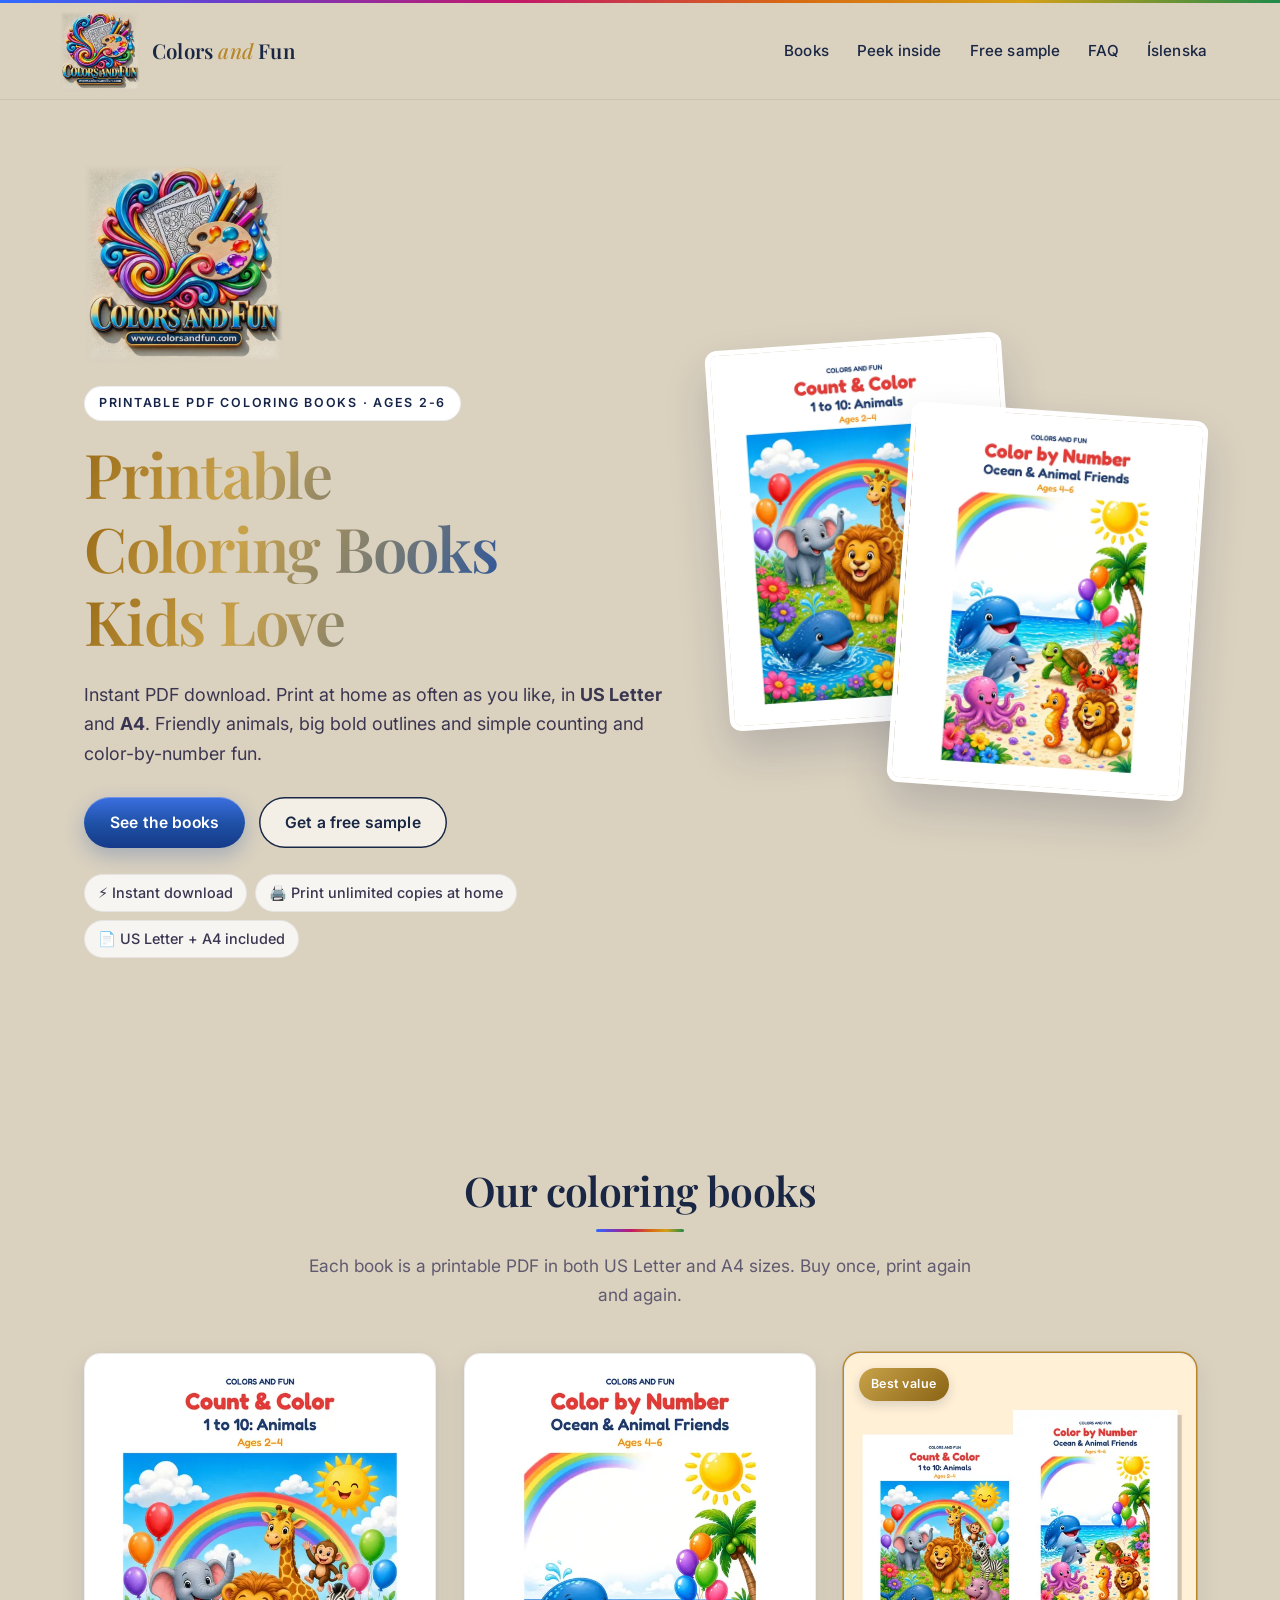
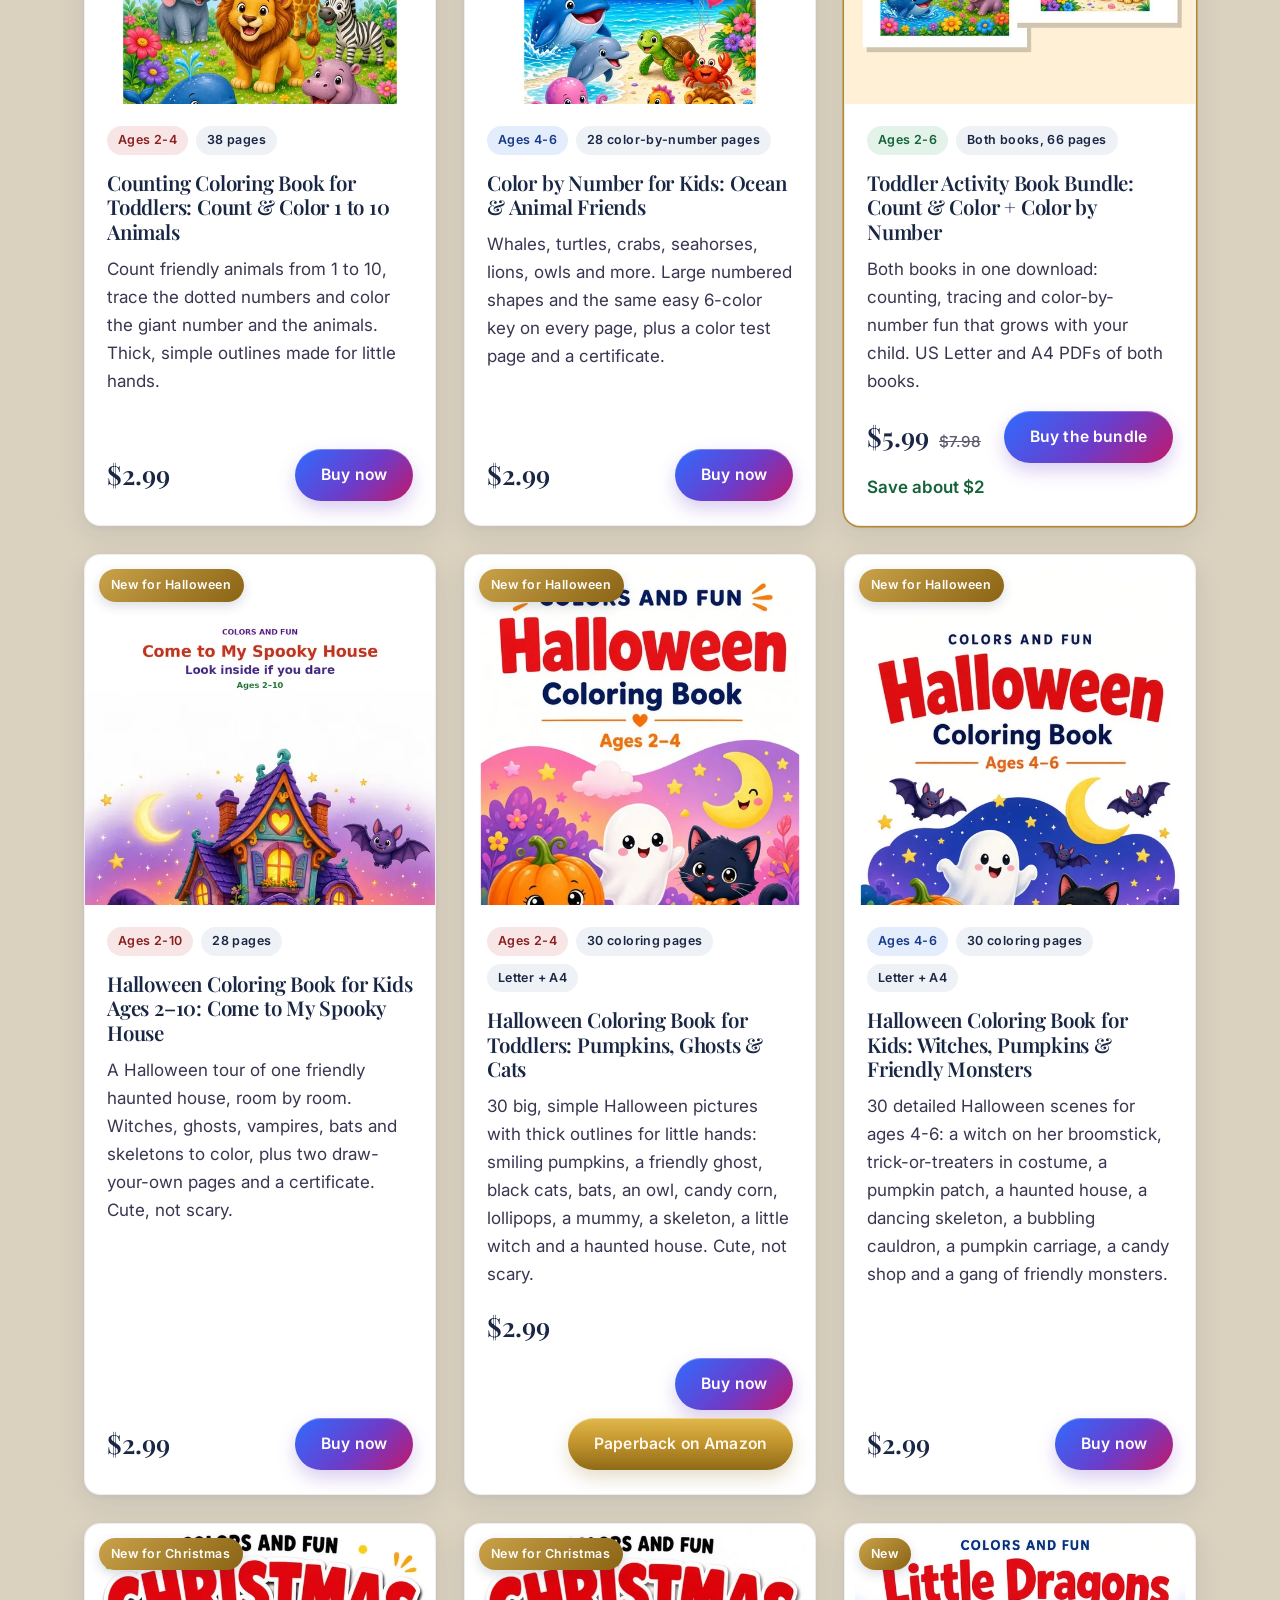
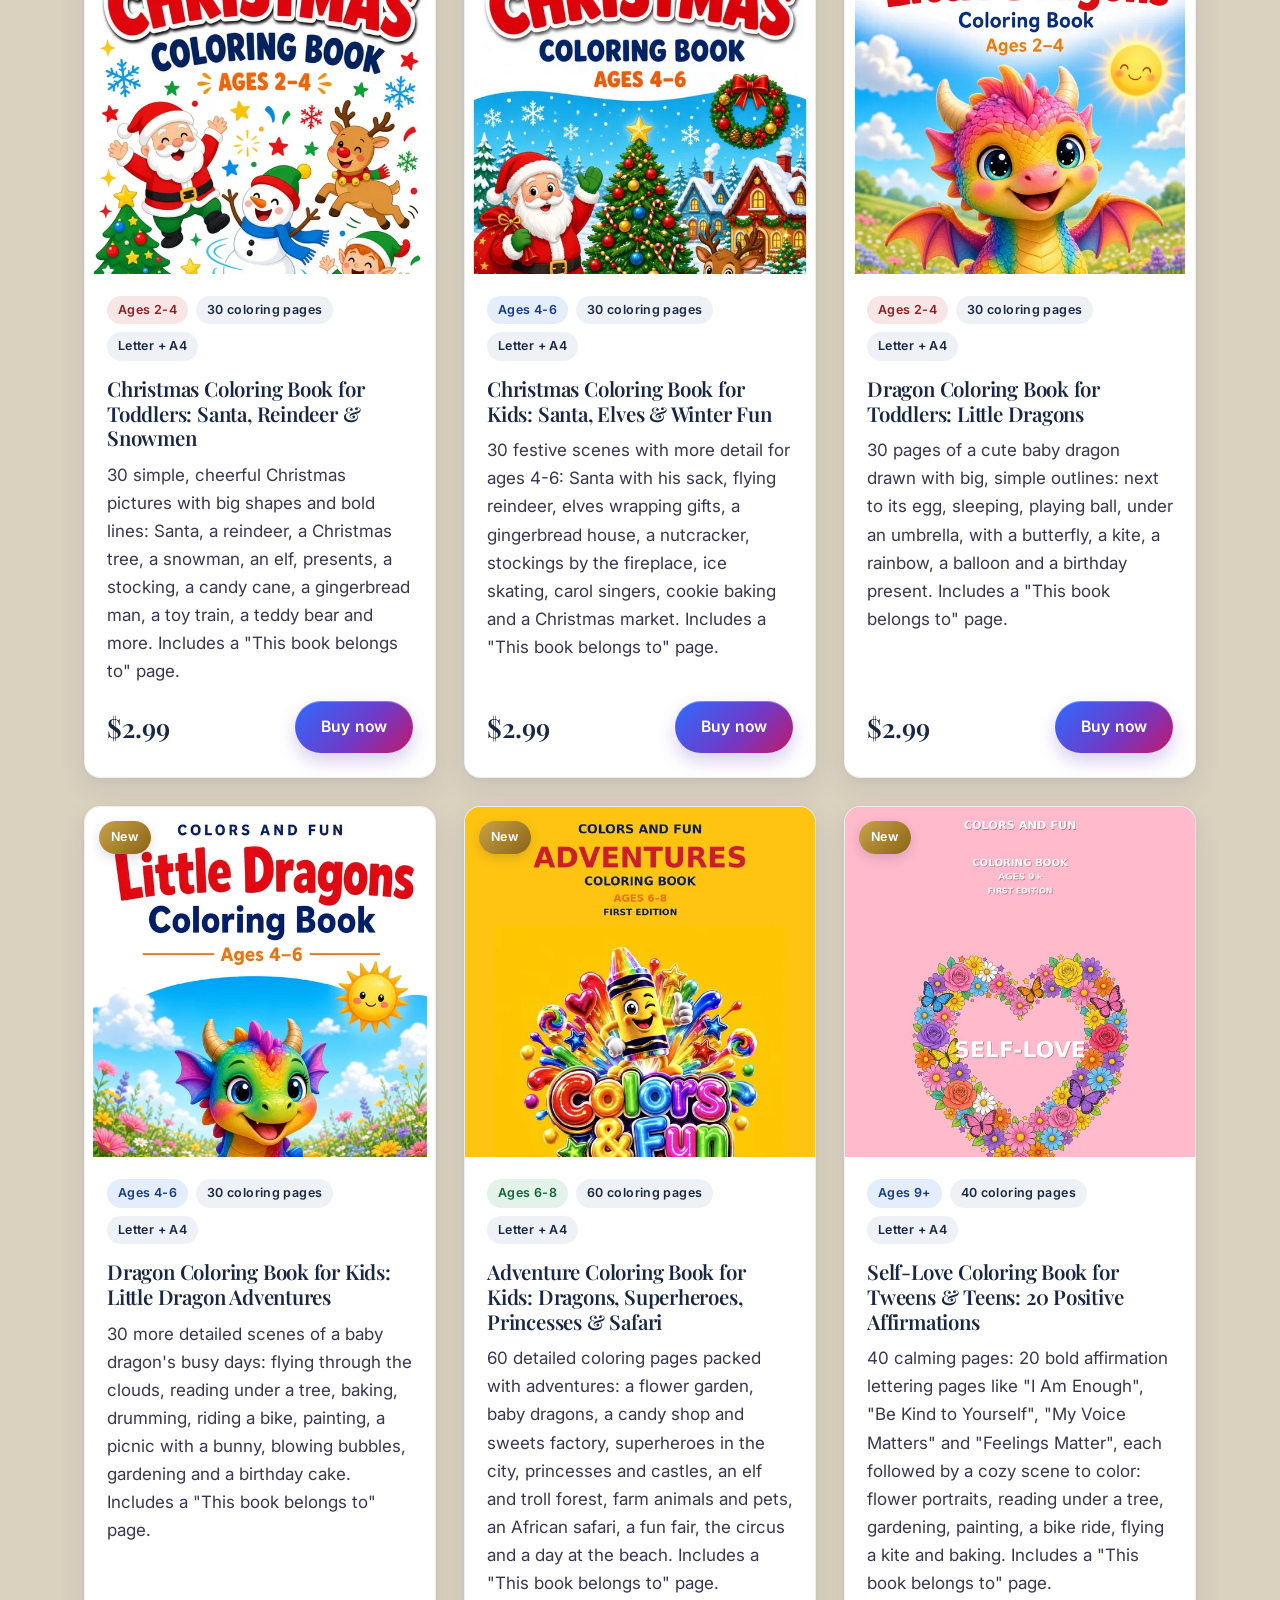
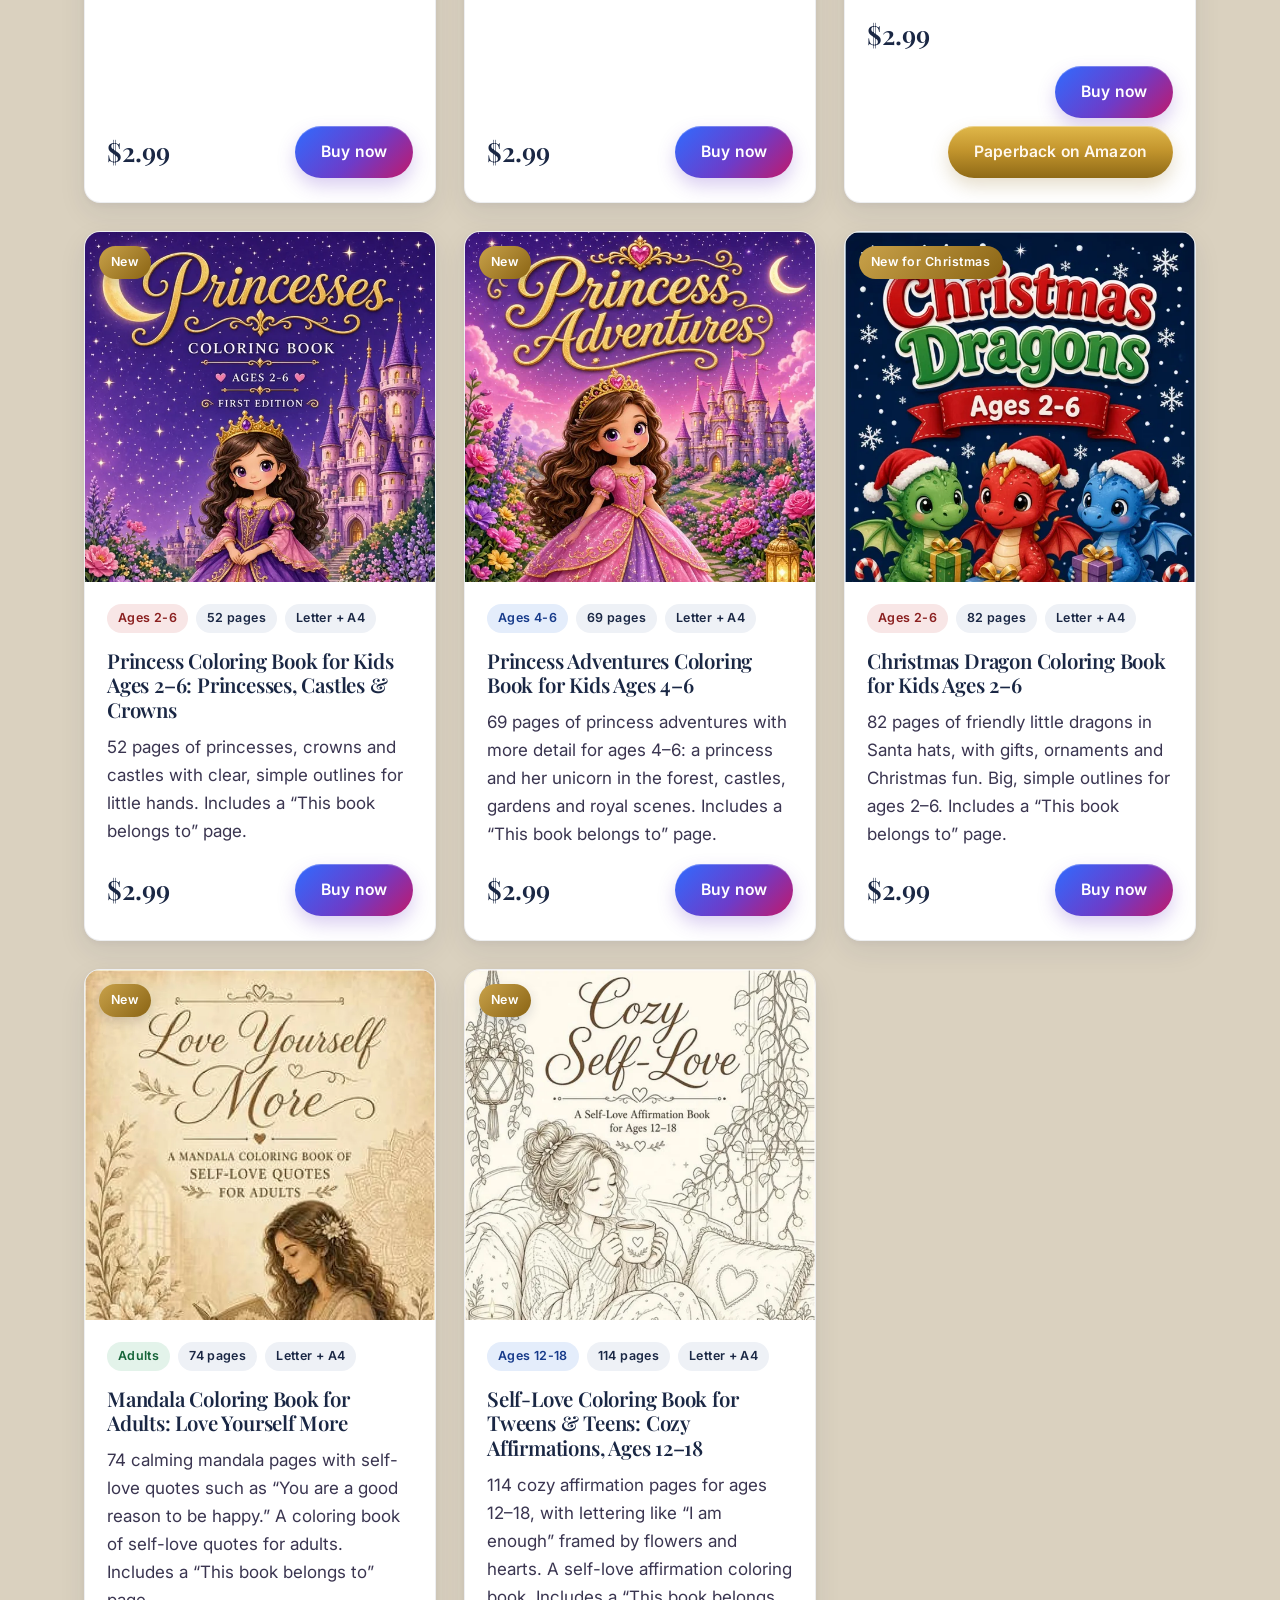
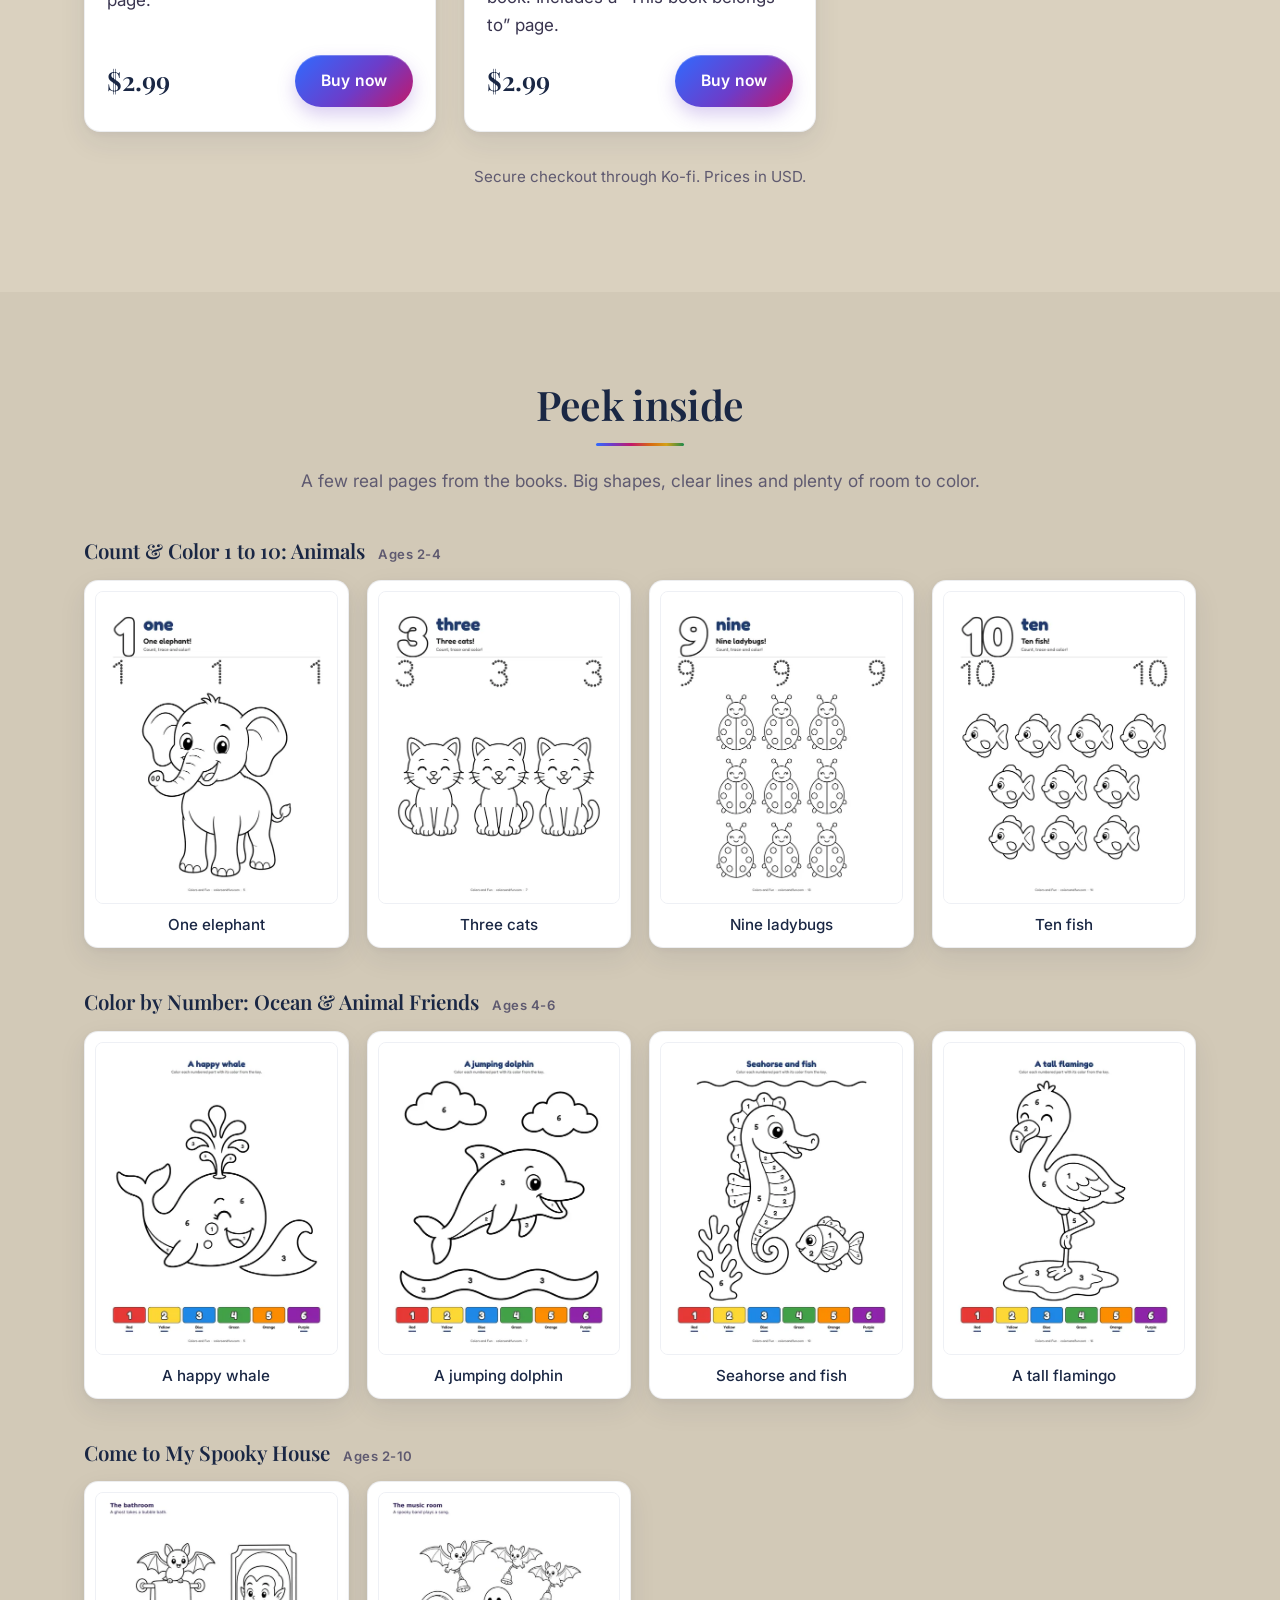
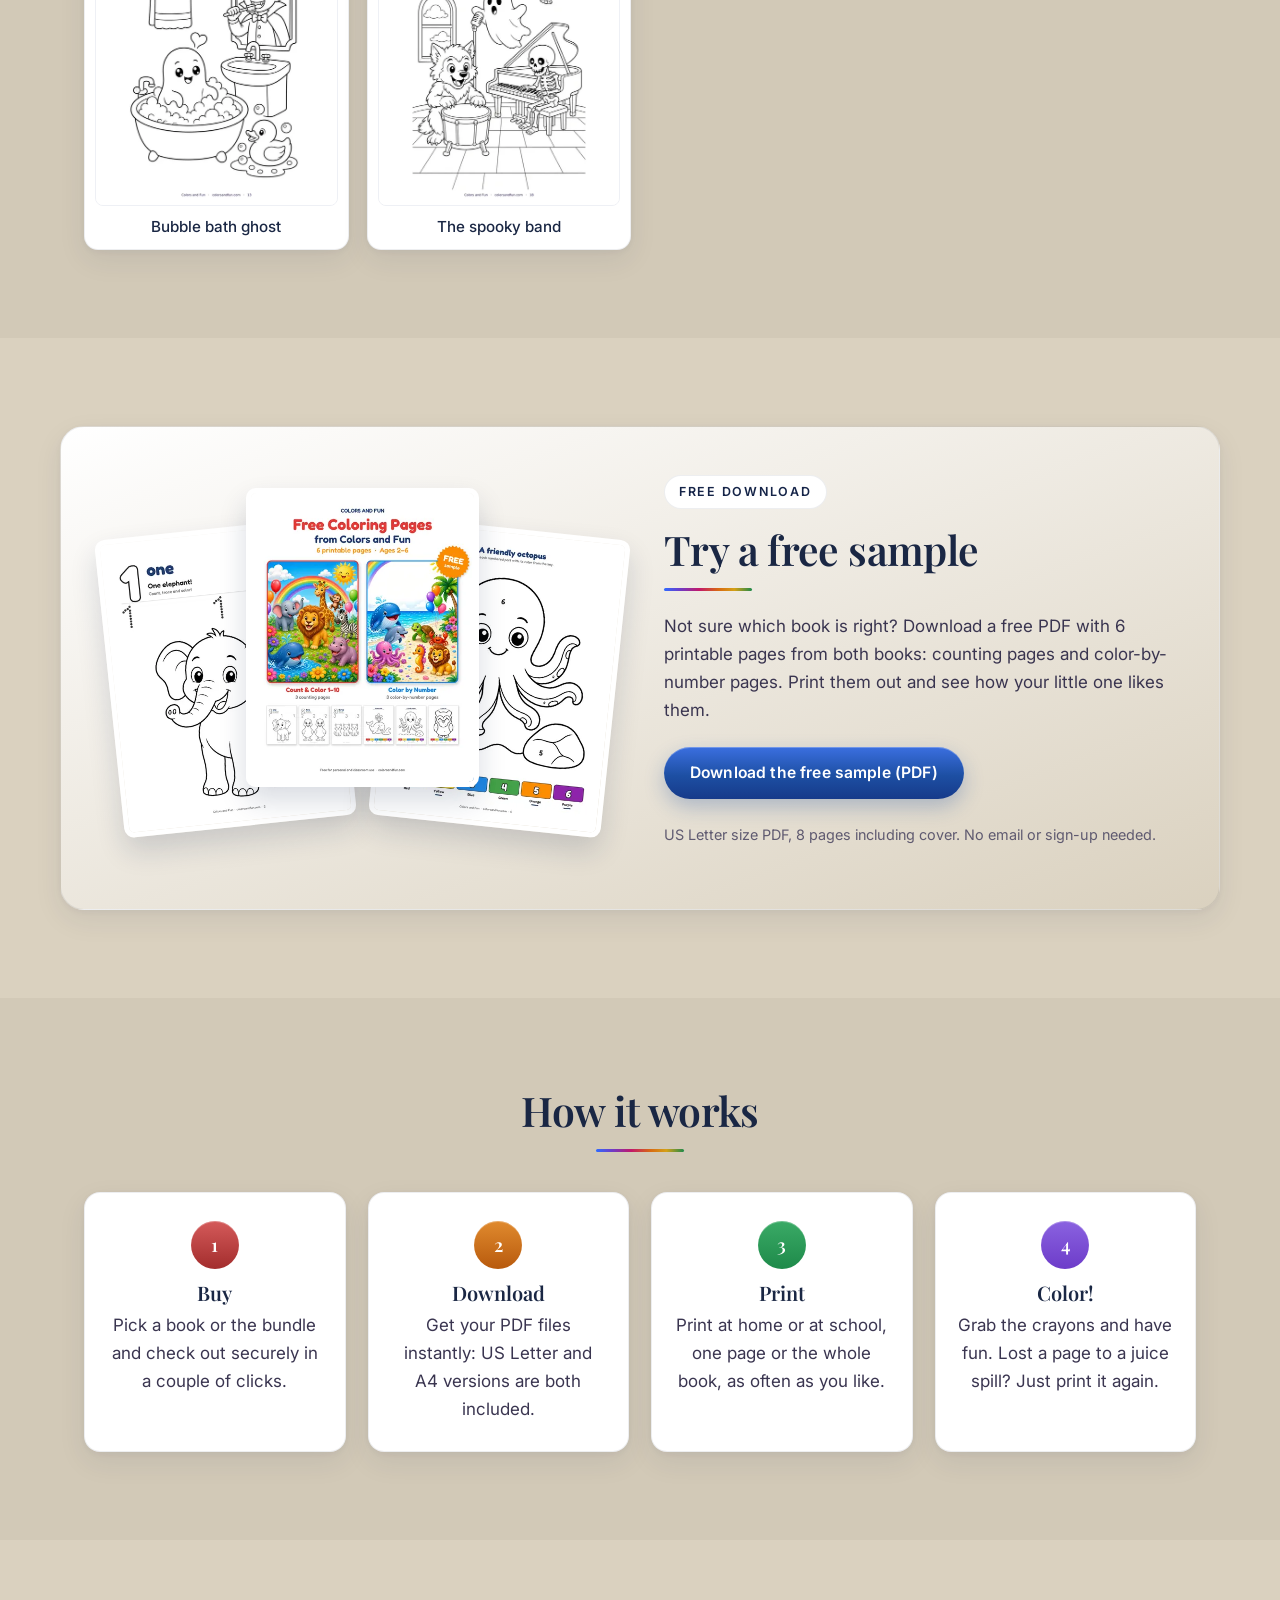
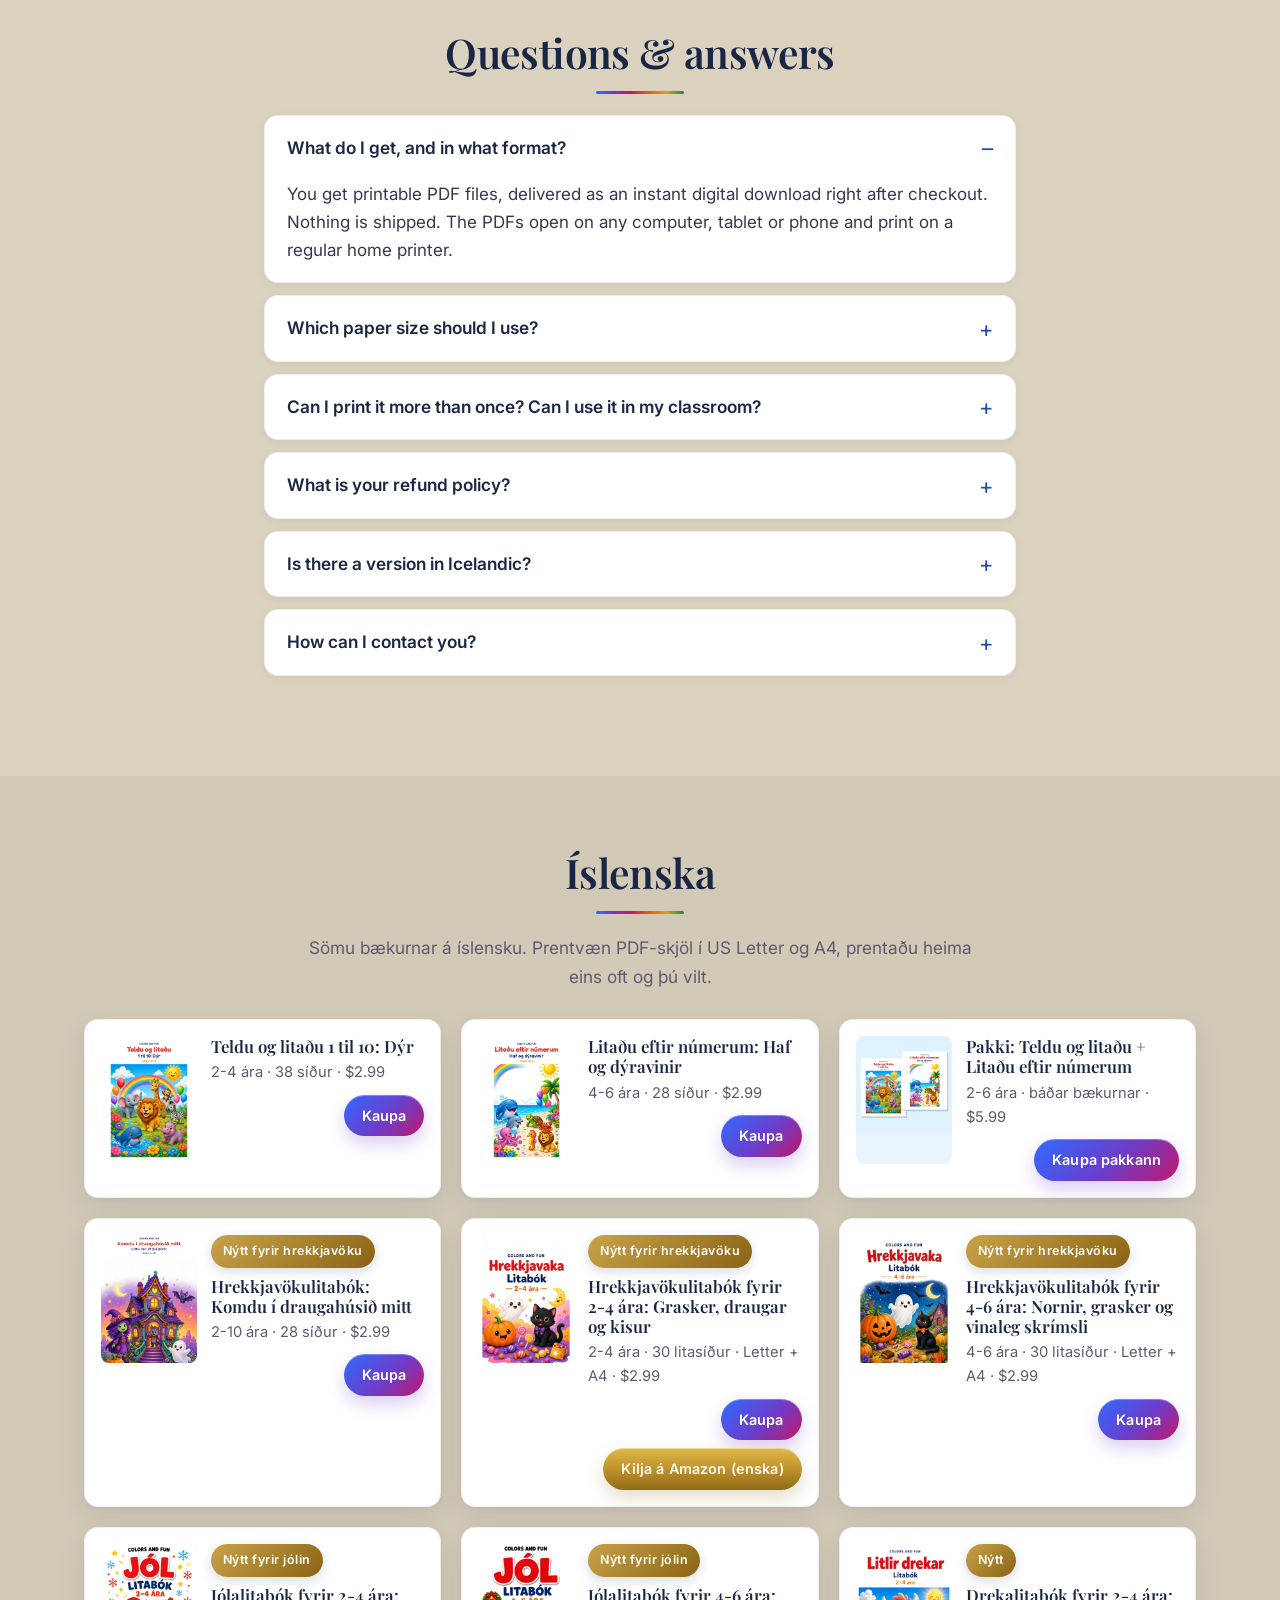
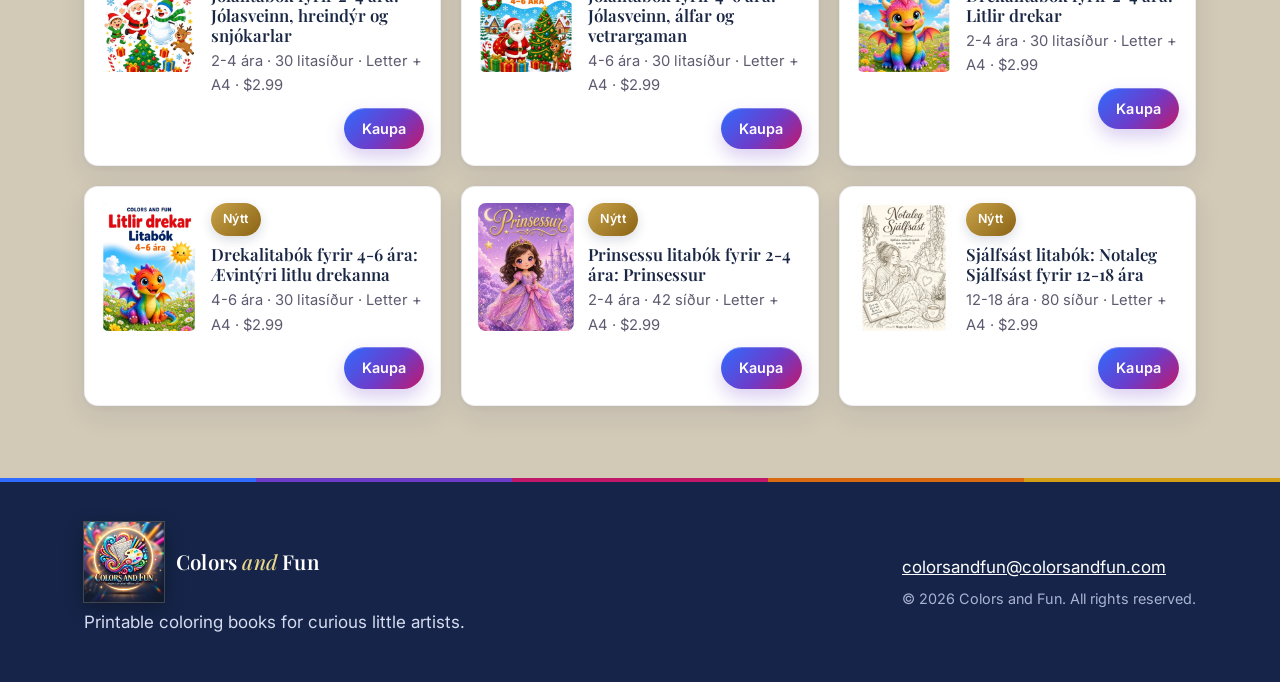
==== commit 3288aa33: "Lower Ko-fi PDF prices on the site from $3.99 to $2.99" ====
--- a/index.html
+++ b/index.html
@@ -93,7 +93,7 @@
             <h3>Counting Coloring Book for Toddlers: Count &amp; Color 1 to 10 Animals</h3>
             <p>Count friendly animals from 1 to 10, trace the dotted numbers and color the giant number and the animals. Thick, simple outlines made for little hands.</p>
             <div class="buy">
-              <span class="price">$3.99</span>
+              <span class="price">$2.99</span>
               <div class="buy-actions">
                 <a class="btn btn-buy" href="https://ko-fi.com/s/a883e757b7" target="_blank" rel="noopener">Buy now</a>
               </div>
@@ -108,7 +108,7 @@
             <h3>Color by Number for Kids: Ocean &amp; Animal Friends</h3>
             <p>Whales, turtles, crabs, seahorses, lions, owls and more. Large numbered shapes and the same easy 6-color key on every page, plus a color test page and a certificate.</p>
             <div class="buy">
-              <span class="price">$3.99</span>
+              <span class="price">$2.99</span>
               <div class="buy-actions">
                 <a class="btn btn-buy" href="https://ko-fi.com/s/46046f6a3d" target="_blank" rel="noopener">Buy now</a>
               </div>
@@ -141,7 +141,7 @@
             <h3>Halloween Coloring Book for Kids Ages 2–10: Come to My Spooky House</h3>
             <p>A Halloween tour of one friendly haunted house, room by room. Witches, ghosts, vampires, bats and skeletons to color, plus two draw-your-own pages and a certificate. Cute, not scary.</p>
             <div class="buy">
-              <span class="price">$3.99</span>
+              <span class="price">$2.99</span>
               <div class="buy-actions">
                 <a class="btn btn-buy" href="https://ko-fi.com/s/6b1c73822f" target="_blank" rel="noopener">Buy now</a>
               </div>
@@ -157,7 +157,7 @@
             <h3>Halloween Coloring Book for Toddlers: Pumpkins, Ghosts &amp; Cats</h3>
             <p>30 big, simple Halloween pictures with thick outlines for little hands: smiling pumpkins, a friendly ghost, black cats, bats, an owl, candy corn, lollipops, a mummy, a skeleton, a little witch and a haunted house. Cute, not scary.</p>
             <div class="buy">
-              <span class="price">$3.99</span>
+              <span class="price">$2.99</span>
               <div class="buy-actions">
                 <a class="btn btn-buy" href="https://ko-fi.com/s/b49b879828" target="_blank" rel="noopener">Buy now</a> <a class="btn btn-amazon" href="https://www.amazon.com/dp/B0HN1TTLRQ" target="_blank" rel="noopener">Paperback on Amazon</a>
               </div>
@@ -173,7 +173,7 @@
             <h3>Halloween Coloring Book for Kids: Witches, Pumpkins &amp; Friendly Monsters</h3>
             <p>30 detailed Halloween scenes for ages 4-6: a witch on her broomstick, trick-or-treaters in costume, a pumpkin patch, a haunted house, a dancing skeleton, a bubbling cauldron, a pumpkin carriage, a candy shop and a gang of friendly monsters.</p>
             <div class="buy">
-              <span class="price">$3.99</span>
+              <span class="price">$2.99</span>
               <div class="buy-actions">
                 <a class="btn btn-buy" href="https://ko-fi.com/s/6f2542adf2" target="_blank" rel="noopener">Buy now</a>
               </div>
@@ -189,7 +189,7 @@
             <h3>Christmas Coloring Book for Toddlers: Santa, Reindeer &amp; Snowmen</h3>
             <p>30 simple, cheerful Christmas pictures with big shapes and bold lines: Santa, a reindeer, a Christmas tree, a snowman, an elf, presents, a stocking, a candy cane, a gingerbread man, a toy train, a teddy bear and more. Includes a "This book belongs to" page.</p>
             <div class="buy">
-              <span class="price">$3.99</span>
+              <span class="price">$2.99</span>
               <div class="buy-actions">
                 <a class="btn btn-buy" href="https://ko-fi.com/s/d802148d5e" target="_blank" rel="noopener">Buy now</a>
               </div>
@@ -205,7 +205,7 @@
             <h3>Christmas Coloring Book for Kids: Santa, Elves &amp; Winter Fun</h3>
             <p>30 festive scenes with more detail for ages 4-6: Santa with his sack, flying reindeer, elves wrapping gifts, a gingerbread house, a nutcracker, stockings by the fireplace, ice skating, carol singers, cookie baking and a Christmas market. Includes a "This book belongs to" page.</p>
             <div class="buy">
-              <span class="price">$3.99</span>
+              <span class="price">$2.99</span>
               <div class="buy-actions">
                 <a class="btn btn-buy" href="https://ko-fi.com/s/858dc6470f" target="_blank" rel="noopener">Buy now</a>
               </div>
@@ -221,7 +221,7 @@
             <h3>Dragon Coloring Book for Toddlers: Little Dragons</h3>
             <p>30 pages of a cute baby dragon drawn with big, simple outlines: next to its egg, sleeping, playing ball, under an umbrella, with a butterfly, a kite, a rainbow, a balloon and a birthday present. Includes a "This book belongs to" page.</p>
             <div class="buy">
-              <span class="price">$3.99</span>
+              <span class="price">$2.99</span>
               <div class="buy-actions">
                 <a class="btn btn-buy" href="https://ko-fi.com/s/57151da0b3" target="_blank" rel="noopener">Buy now</a>
               </div>
@@ -237,7 +237,7 @@
             <h3>Dragon Coloring Book for Kids: Little Dragon Adventures</h3>
             <p>30 more detailed scenes of a baby dragon's busy days: flying through the clouds, reading under a tree, baking, drumming, riding a bike, painting, a picnic with a bunny, blowing bubbles, gardening and a birthday cake. Includes a "This book belongs to" page.</p>
             <div class="buy">
-              <span class="price">$3.99</span>
+              <span class="price">$2.99</span>
               <div class="buy-actions">
                 <a class="btn btn-buy" href="https://ko-fi.com/s/185e09279e" target="_blank" rel="noopener">Buy now</a>
               </div>
@@ -253,7 +253,7 @@
             <h3>Adventure Coloring Book for Kids: Dragons, Superheroes, Princesses &amp; Safari</h3>
             <p>60 detailed coloring pages packed with adventures: a flower garden, baby dragons, a candy shop and sweets factory, superheroes in the city, princesses and castles, an elf and troll forest, farm animals and pets, an African safari, a fun fair, the circus and a day at the beach. Includes a "This book belongs to" page.</p>
             <div class="buy">
-              <span class="price">$3.99</span>
+              <span class="price">$2.99</span>
               <div class="buy-actions">
                 <a class="btn btn-buy" href="https://ko-fi.com/s/f5c90ad5f9" target="_blank" rel="noopener">Buy now</a>
               </div>
@@ -269,7 +269,7 @@
             <h3>Self-Love Coloring Book for Tweens &amp; Teens: 20 Positive Affirmations</h3>
             <p>40 calming pages: 20 bold affirmation lettering pages like "I Am Enough", "Be Kind to Yourself", "My Voice Matters" and "Feelings Matter", each followed by a cozy scene to color: flower portraits, reading under a tree, gardening, painting, a bike ride, flying a kite and baking. Includes a "This book belongs to" page.</p>
             <div class="buy">
-              <span class="price">$3.99</span>
+              <span class="price">$2.99</span>
               <div class="buy-actions">
                 <a class="btn btn-buy" href="https://ko-fi.com/s/53c9df7891" target="_blank" rel="noopener">Buy now</a> <a class="btn btn-amazon" href="https://www.amazon.com/dp/B0HNFPWNFF" target="_blank" rel="noopener">Paperback on Amazon</a>
               </div>
@@ -285,7 +285,7 @@
             <h3>Princess Coloring Book for Kids Ages 2&ndash;6: Princesses, Castles &amp; Crowns</h3>
             <p>52 pages of princesses, crowns and castles with clear, simple outlines for little hands. Includes a &ldquo;This book belongs to&rdquo; page.</p>
             <div class="buy">
-              <span class="price">$3.99</span>
+              <span class="price">$2.99</span>
               <div class="buy-actions">
                 <a class="btn btn-buy" href="https://ko-fi.com/s/bb15989e57" target="_blank" rel="noopener">Buy now</a>
               </div>
@@ -301,7 +301,7 @@
             <h3>Princess Adventures Coloring Book for Kids Ages 4&ndash;6</h3>
             <p>69 pages of princess adventures with more detail for ages 4&ndash;6: a princess and her unicorn in the forest, castles, gardens and royal scenes. Includes a &ldquo;This book belongs to&rdquo; page.</p>
             <div class="buy">
-              <span class="price">$3.99</span>
+              <span class="price">$2.99</span>
               <div class="buy-actions">
                 <a class="btn btn-buy" href="https://ko-fi.com/s/02122a8445" target="_blank" rel="noopener">Buy now</a>
               </div>
@@ -317,7 +317,7 @@
             <h3>Christmas Dragon Coloring Book for Kids Ages 2&ndash;6</h3>
             <p>82 pages of friendly little dragons in Santa hats, with gifts, ornaments and Christmas fun. Big, simple outlines for ages 2&ndash;6. Includes a &ldquo;This book belongs to&rdquo; page.</p>
             <div class="buy">
-              <span class="price">$3.99</span>
+              <span class="price">$2.99</span>
               <div class="buy-actions">
                 <a class="btn btn-buy" href="https://ko-fi.com/s/cd24c10813" target="_blank" rel="noopener">Buy now</a>
               </div>
@@ -333,7 +333,7 @@
             <h3>Mandala Coloring Book for Adults: Love Yourself More</h3>
             <p>74 calming mandala pages with self-love quotes such as &ldquo;You are a good reason to be happy.&rdquo; A coloring book of self-love quotes for adults. Includes a &ldquo;This book belongs to&rdquo; page.</p>
             <div class="buy">
-              <span class="price">$3.99</span>
+              <span class="price">$2.99</span>
               <div class="buy-actions">
                 <a class="btn btn-buy" href="https://ko-fi.com/s/30d76a27af" target="_blank" rel="noopener">Buy now</a>
               </div>
@@ -349,7 +349,7 @@
             <h3>Self-Love Coloring Book for Tweens &amp; Teens: Cozy Affirmations, Ages 12&ndash;18</h3>
             <p>114 cozy affirmation pages for ages 12&ndash;18, with lettering like &ldquo;I am enough&rdquo; framed by flowers and hearts. A self-love affirmation coloring book. Includes a &ldquo;This book belongs to&rdquo; page.</p>
             <div class="buy">
-              <span class="price">$3.99</span>
+              <span class="price">$2.99</span>
               <div class="buy-actions">
                 <a class="btn btn-buy" href="https://ko-fi.com/s/5a3ccae355" target="_blank" rel="noopener">Buy now</a>
               </div>
@@ -460,7 +460,7 @@
           <img src="is-teldu-cover.webp" width="600" height="776" loading="lazy" alt="Forsíða: Teldu og litaðu 1 til 10: Dýr">
           <div>
             <h3>Teldu og litaðu 1 til 10: Dýr</h3>
-            <p class="meta">2-4 ára · 38 síður · $3.99</p>
+            <p class="meta">2-4 ára · 38 síður · $2.99</p>
             <div class="buy-actions">
             <a class="btn btn-buy btn-sm" href="https://ko-fi.com/s/adc0a174e7" target="_blank" rel="noopener">Kaupa</a>
           </div>
@@ -470,7 +470,7 @@
           <img src="is-litadu-cover.webp" width="600" height="776" loading="lazy" alt="Forsíða: Litaðu eftir númerum: Haf og dýravinir">
           <div>
             <h3>Litaðu eftir númerum: Haf og dýravinir</h3>
-            <p class="meta">4-6 ára · 28 síður · $3.99</p>
+            <p class="meta">4-6 ára · 28 síður · $2.99</p>
             <div class="buy-actions">
             <a class="btn btn-buy btn-sm" href="https://ko-fi.com/s/9a2430989b" target="_blank" rel="noopener">Kaupa</a>
           </div>
@@ -491,7 +491,7 @@
           <div>
             <span class="ribbon" style="position:static;display:inline-block;margin-bottom:8px">Nýtt fyrir hrekkjavöku</span>
             <h3>Hrekkjavökulitabók: Komdu í draugahúsið mitt</h3>
-            <p class="meta">2-10 ára · 28 síður · $3.99</p>
+            <p class="meta">2-10 ára · 28 síður · $2.99</p>
             <div class="buy-actions">
             <a class="btn btn-buy btn-sm" href="https://ko-fi.com/s/646bb7d43a" target="_blank" rel="noopener">Kaupa</a>
           </div>
@@ -502,7 +502,7 @@
           <div>
             <span class="ribbon" style="position:static;display:inline-block;margin-bottom:8px">Nýtt fyrir hrekkjavöku</span>
             <h3>Hrekkjavökulitabók fyrir 2-4 ára: Grasker, draugar og kisur</h3>
-            <p class="meta">2-4 ára · 30 litasíður · Letter + A4 · $3.99</p>
+            <p class="meta">2-4 ára · 30 litasíður · Letter + A4 · $2.99</p>
             <div class="buy-actions">
             <a class="btn btn-buy btn-sm" href="https://ko-fi.com/s/28a3e0ae0b" target="_blank" rel="noopener">Kaupa</a>
             <a class="btn btn-amazon btn-sm" href="https://www.amazon.com/dp/B0HN1TTLRQ" target="_blank" rel="noopener">Kilja á Amazon (enska)</a>
@@ -514,7 +514,7 @@
           <div>
             <span class="ribbon" style="position:static;display:inline-block;margin-bottom:8px">Nýtt fyrir hrekkjavöku</span>
             <h3>Hrekkjavökulitabók fyrir 4-6 ára: Nornir, grasker og vinaleg skrímsli</h3>
-            <p class="meta">4-6 ára · 30 litasíður · Letter + A4 · $3.99</p>
+            <p class="meta">4-6 ára · 30 litasíður · Letter + A4 · $2.99</p>
             <div class="buy-actions">
             <a class="btn btn-buy btn-sm" href="https://ko-fi.com/s/10fbe61478" target="_blank" rel="noopener">Kaupa</a>
           </div>
@@ -525,7 +525,7 @@
           <div>
             <span class="ribbon" style="position:static;display:inline-block;margin-bottom:8px">Nýtt fyrir jólin</span>
             <h3>Jólalitabók fyrir 2-4 ára: Jólasveinn, hreindýr og snjókarlar</h3>
-            <p class="meta">2-4 ára · 30 litasíður · Letter + A4 · $3.99</p>
+            <p class="meta">2-4 ára · 30 litasíður · Letter + A4 · $2.99</p>
             <div class="buy-actions">
             <a class="btn btn-buy btn-sm" href="https://ko-fi.com/s/0d9d2375ac" target="_blank" rel="noopener">Kaupa</a>
           </div>
@@ -536,7 +536,7 @@
           <div>
             <span class="ribbon" style="position:static;display:inline-block;margin-bottom:8px">Nýtt fyrir jólin</span>
             <h3>Jólalitabók fyrir 4-6 ára: Jólasveinn, álfar og vetrargaman</h3>
-            <p class="meta">4-6 ára · 30 litasíður · Letter + A4 · $3.99</p>
+            <p class="meta">4-6 ára · 30 litasíður · Letter + A4 · $2.99</p>
             <div class="buy-actions">
             <a class="btn btn-buy btn-sm" href="https://ko-fi.com/s/e6c6f3968c" target="_blank" rel="noopener">Kaupa</a>
           </div>
@@ -547,7 +547,7 @@
           <div>
             <span class="ribbon" style="position:static;display:inline-block;margin-bottom:8px">Nýtt</span>
             <h3>Drekalitabók fyrir 2-4 ára: Litlir drekar</h3>
-            <p class="meta">2-4 ára · 30 litasíður · Letter + A4 · $3.99</p>
+            <p class="meta">2-4 ára · 30 litasíður · Letter + A4 · $2.99</p>
             <div class="buy-actions">
             <a class="btn btn-buy btn-sm" href="https://ko-fi.com/s/a068e063d1" target="_blank" rel="noopener">Kaupa</a>
           </div>
@@ -558,7 +558,7 @@
           <div>
             <span class="ribbon" style="position:static;display:inline-block;margin-bottom:8px">Nýtt</span>
             <h3>Drekalitabók fyrir 4-6 ára: Ævintýri litlu drekanna</h3>
-            <p class="meta">4-6 ára · 30 litasíður · Letter + A4 · $3.99</p>
+            <p class="meta">4-6 ára · 30 litasíður · Letter + A4 · $2.99</p>
             <div class="buy-actions">
             <a class="btn btn-buy btn-sm" href="https://ko-fi.com/s/8d0009f276" target="_blank" rel="noopener">Kaupa</a>
           </div>
@@ -570,7 +570,7 @@
           <div>
             <span class="ribbon" style="position:static;display:inline-block;margin-bottom:8px">Nýtt</span>
             <h3>Prinsessu litabók fyrir 2-4 ára: Prinsessur</h3>
-            <p class="meta">2-4 ára · 42 síður · Letter + A4 · $3.99</p>
+            <p class="meta">2-4 ára · 42 síður · Letter + A4 · $2.99</p>
             <div class="buy-actions">
             <a class="btn btn-buy btn-sm" href="https://ko-fi.com/s/44ac17ffdd" target="_blank" rel="noopener">Kaupa</a>
           </div>
@@ -581,7 +581,7 @@
           <div>
             <span class="ribbon" style="position:static;display:inline-block;margin-bottom:8px">Nýtt</span>
             <h3>Sjálfsást litabók: Notaleg Sjálfsást fyrir 12-18 ára</h3>
-            <p class="meta">12-18 ára · 80 síður · Letter + A4 · $3.99</p>
+            <p class="meta">12-18 ára · 80 síður · Letter + A4 · $2.99</p>
             <div class="buy-actions">
             <a class="btn btn-buy btn-sm" href="https://ko-fi.com/s/1c1861f4e3" target="_blank" rel="noopener">Kaupa</a>
           </div>
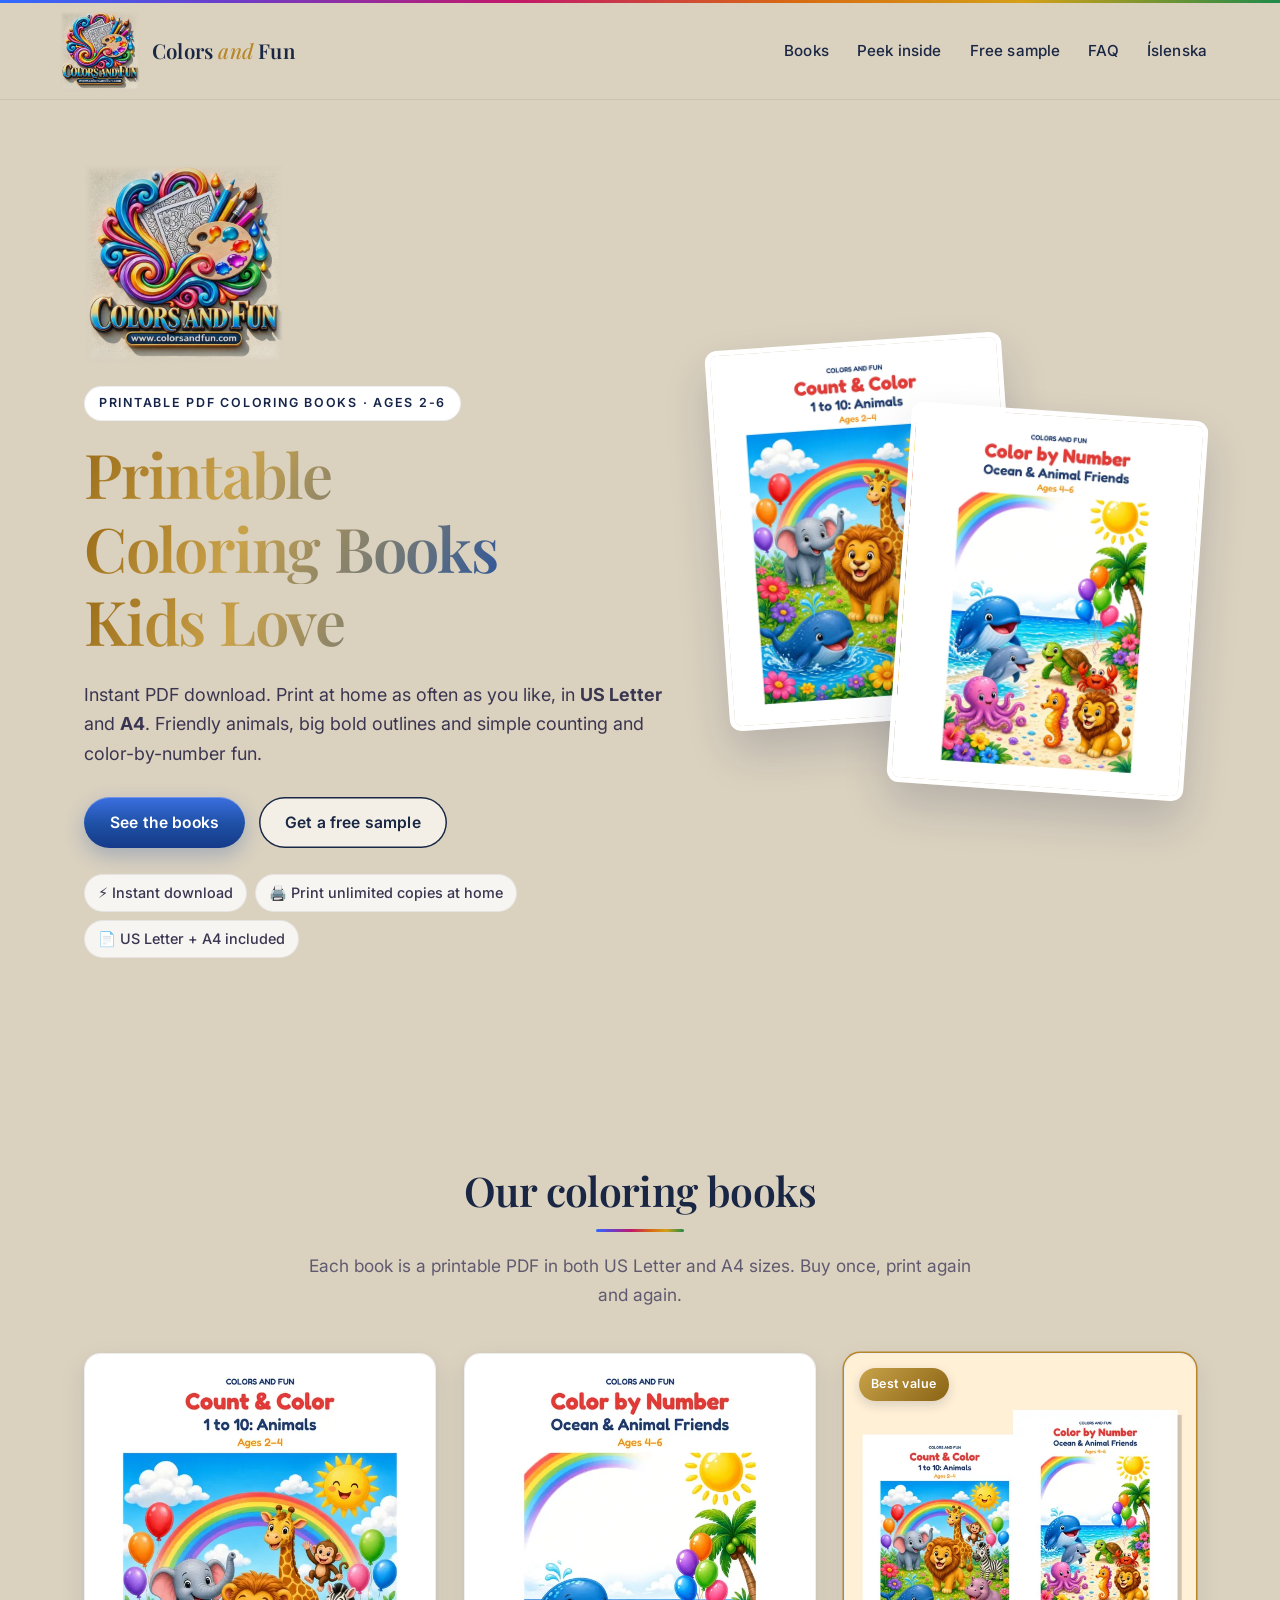
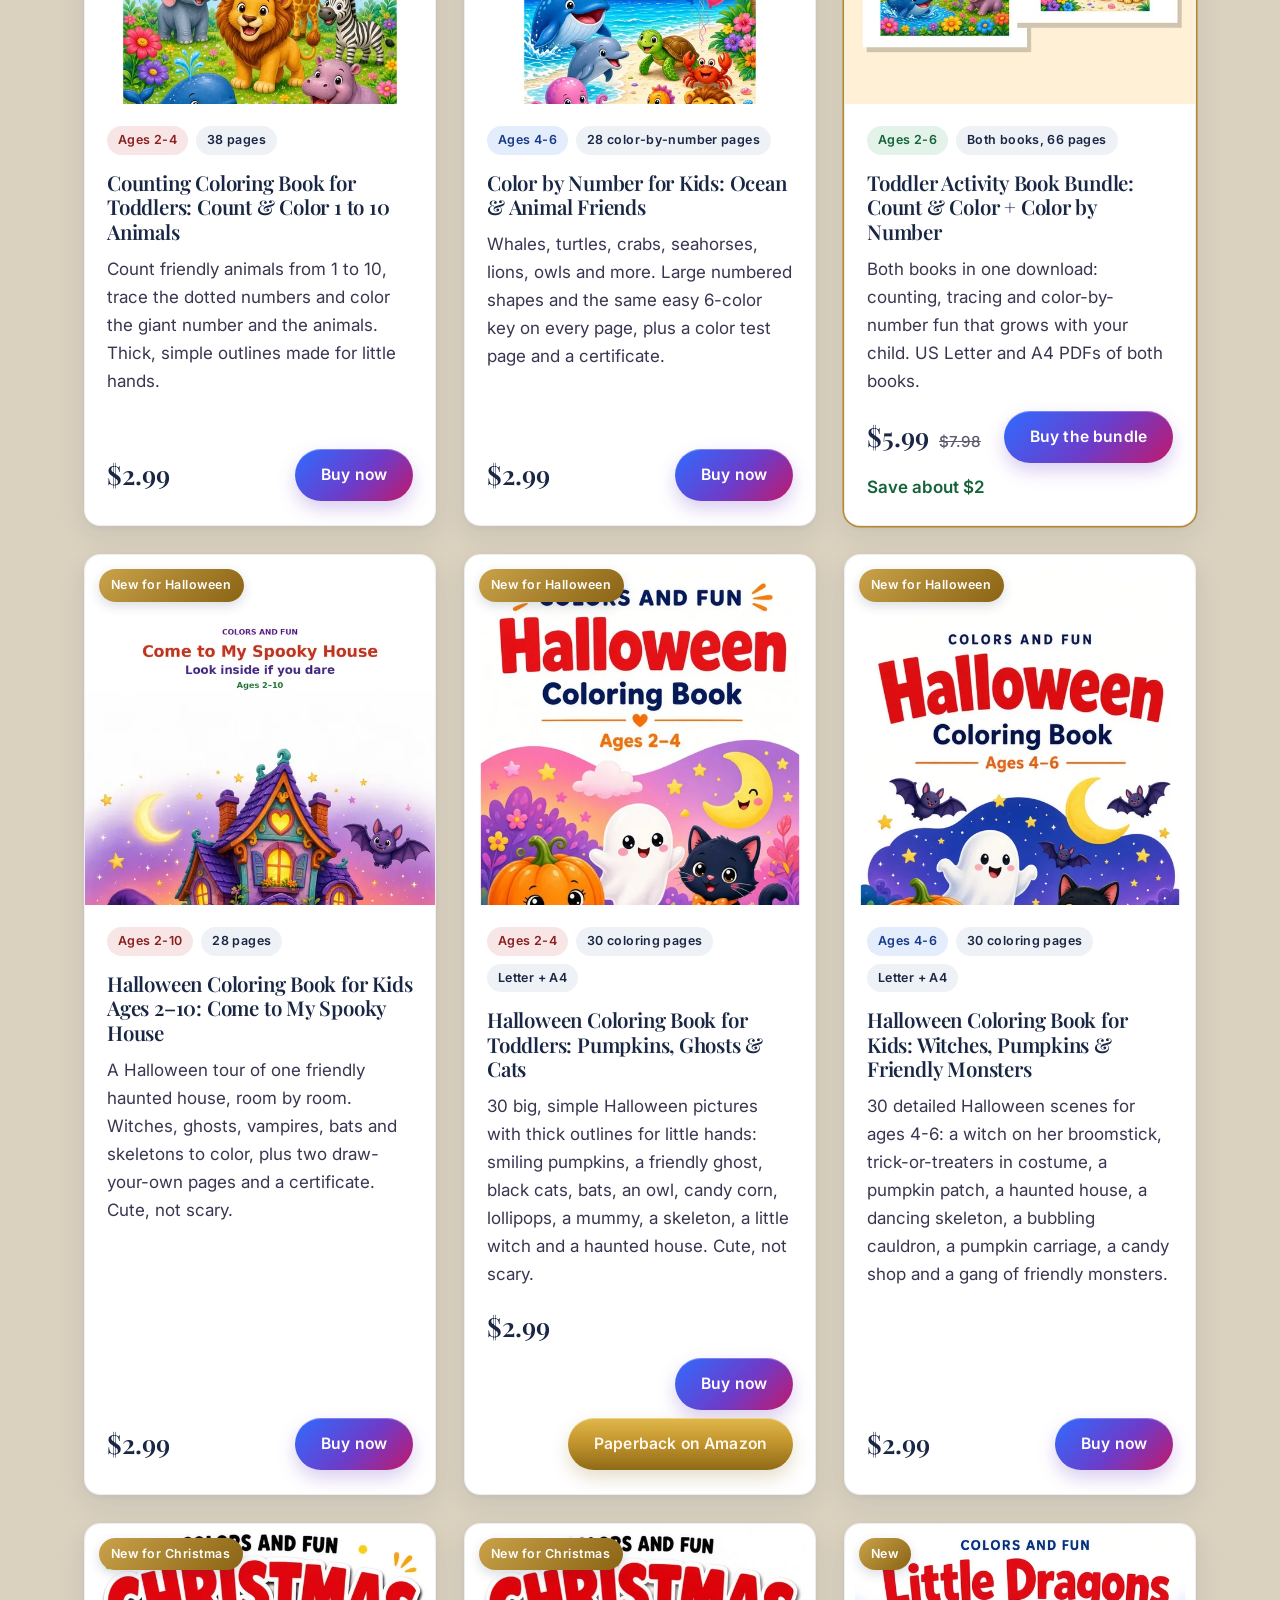
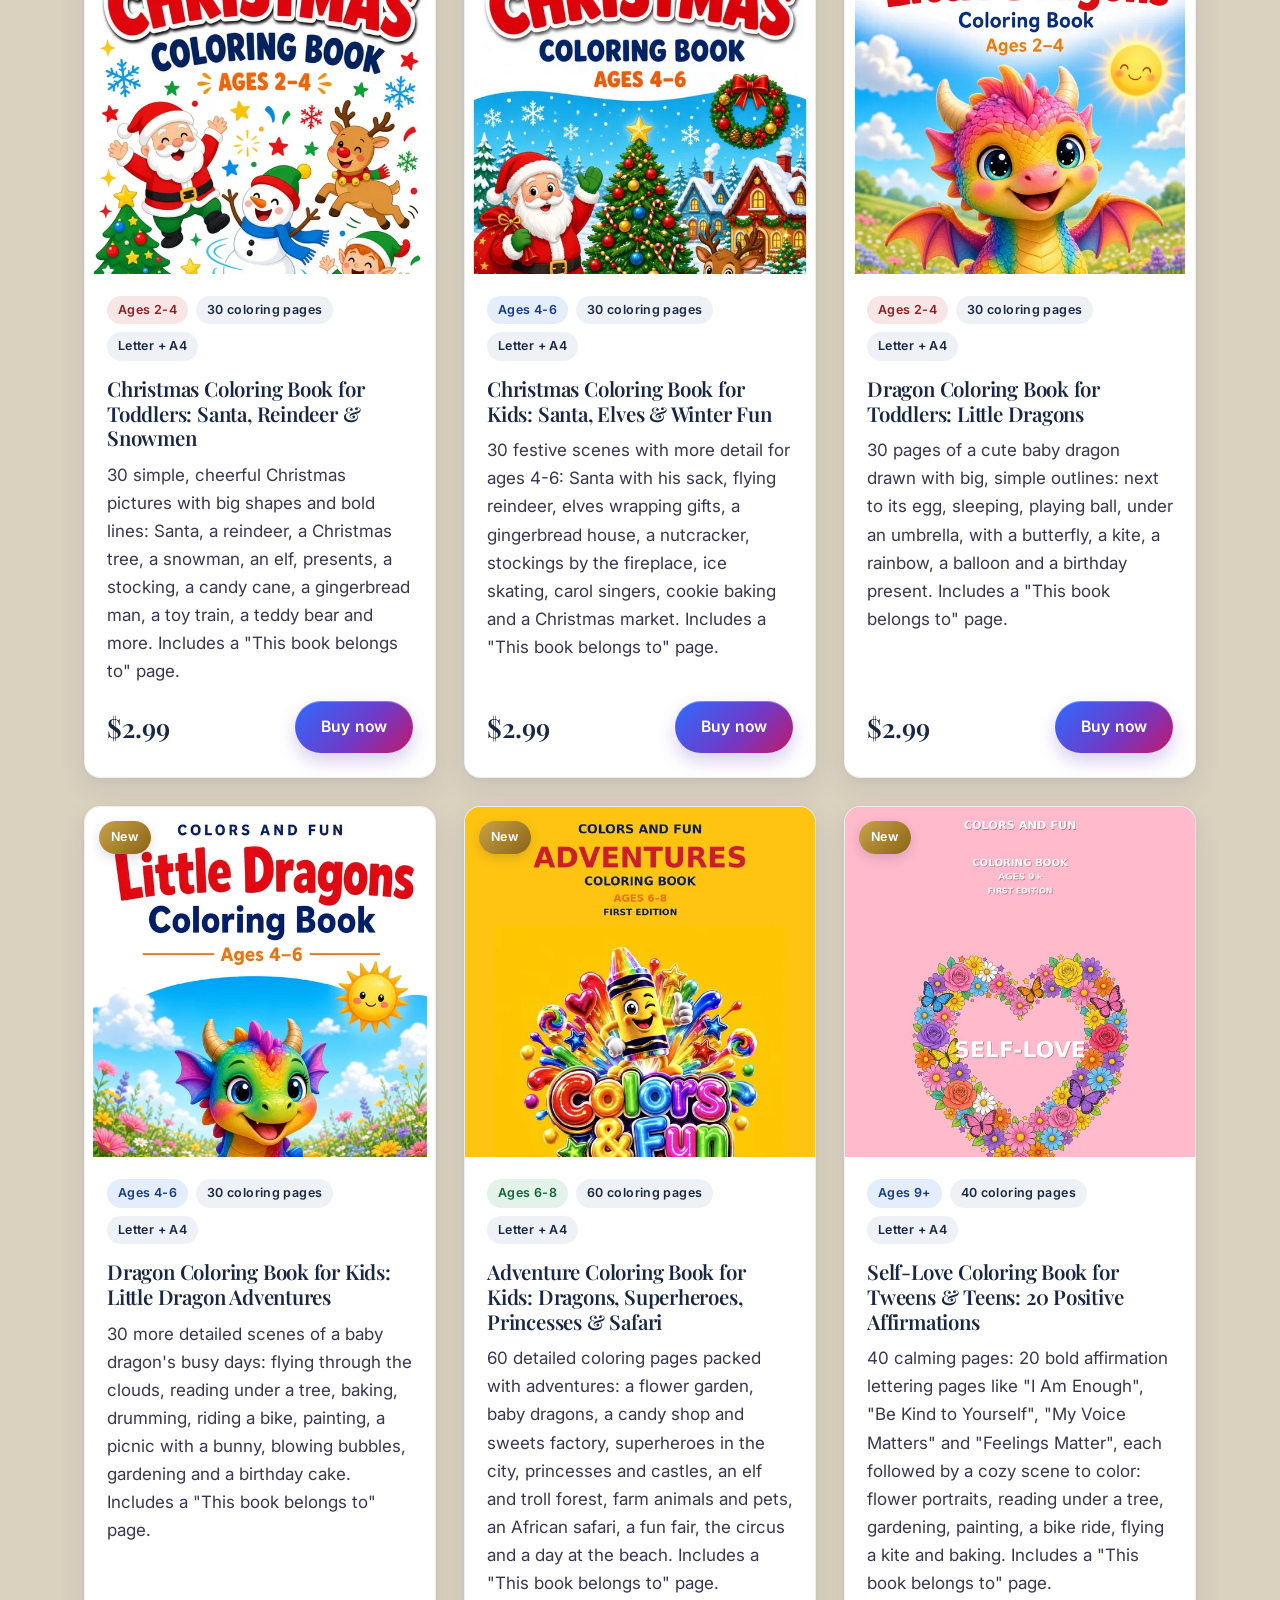
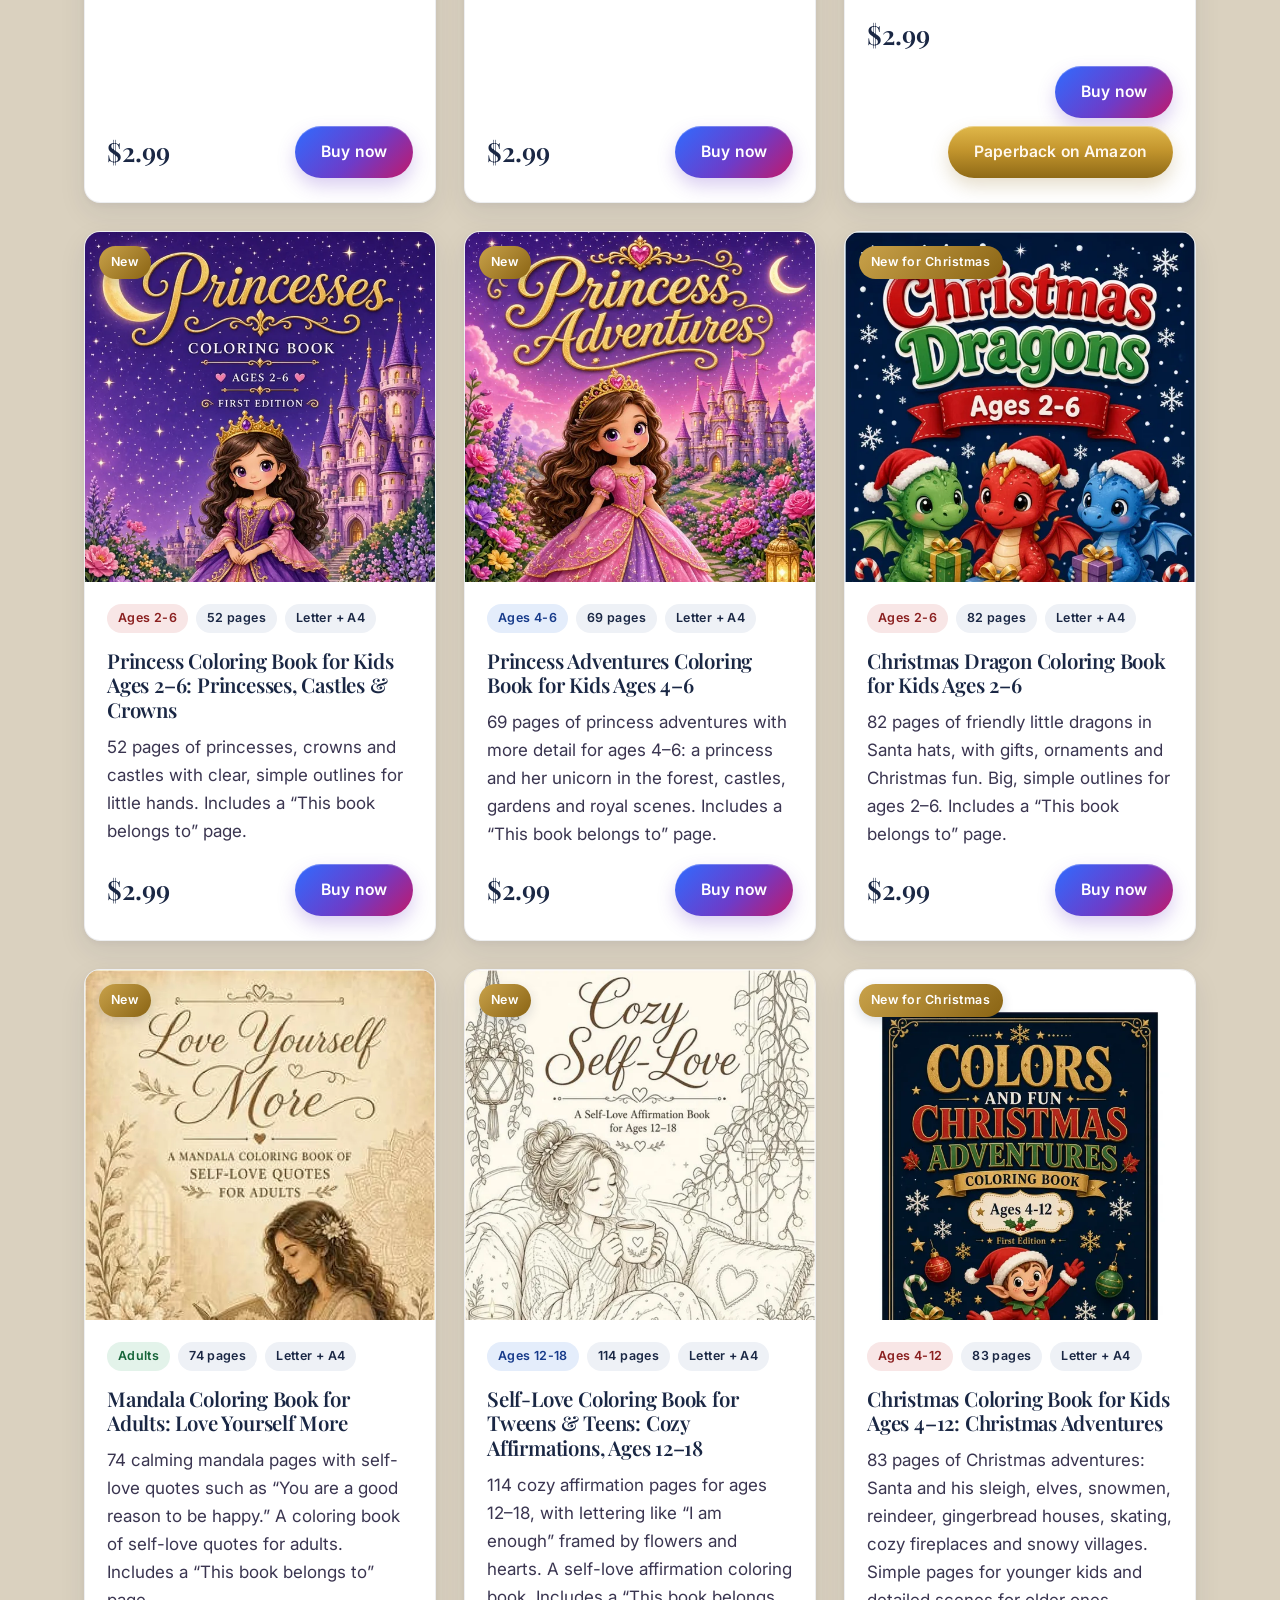
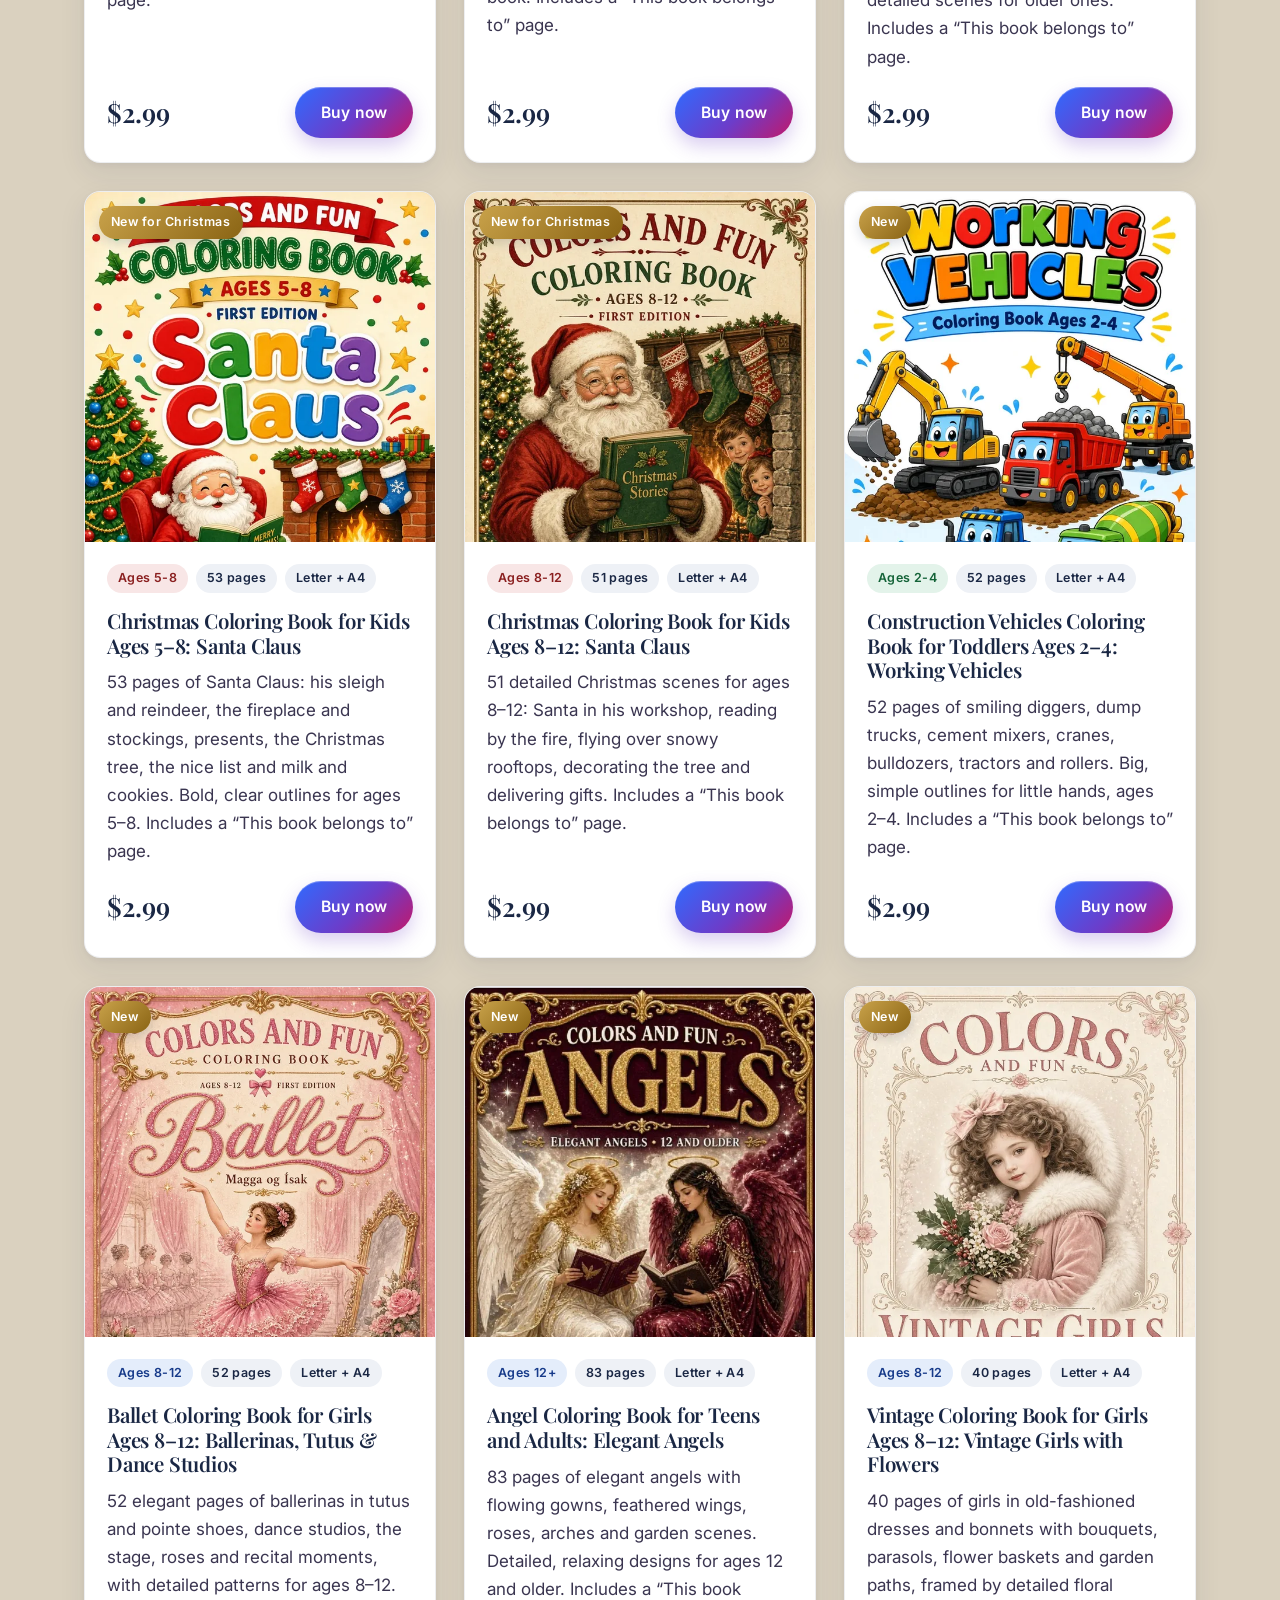
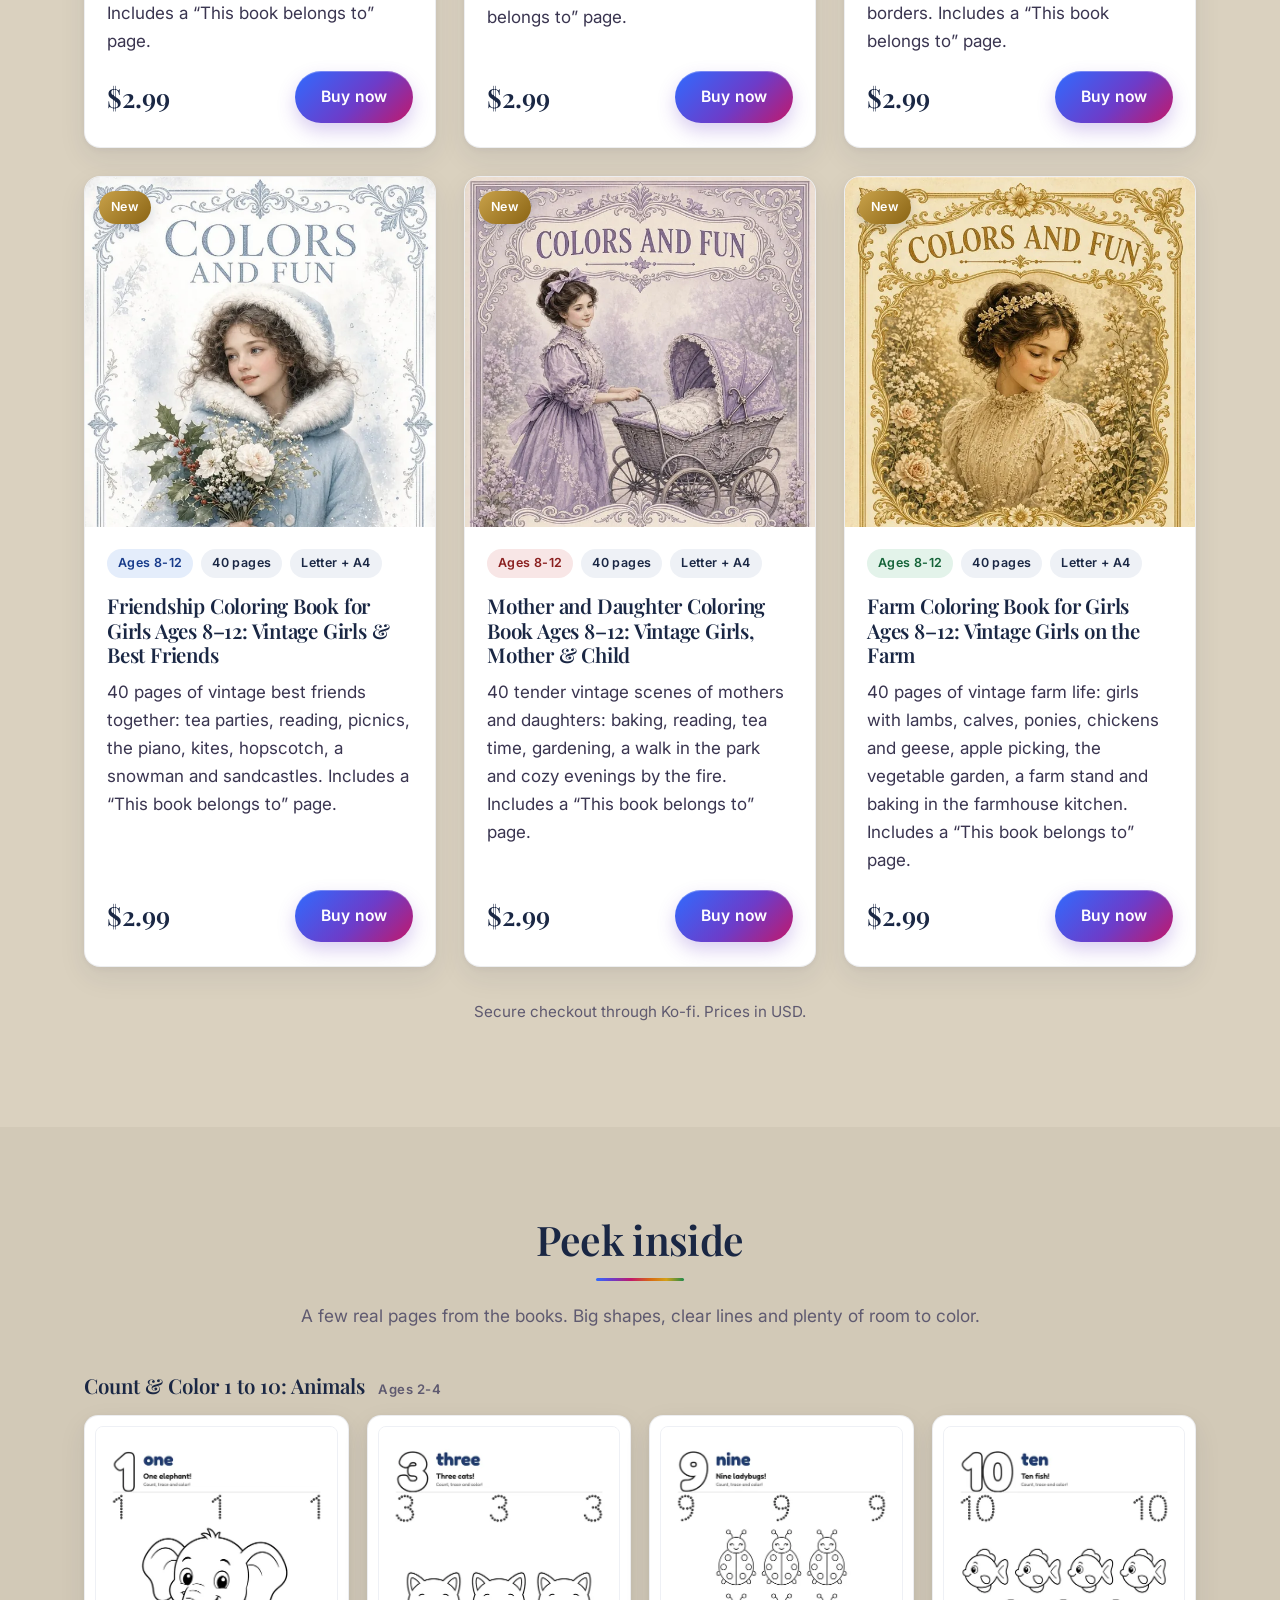
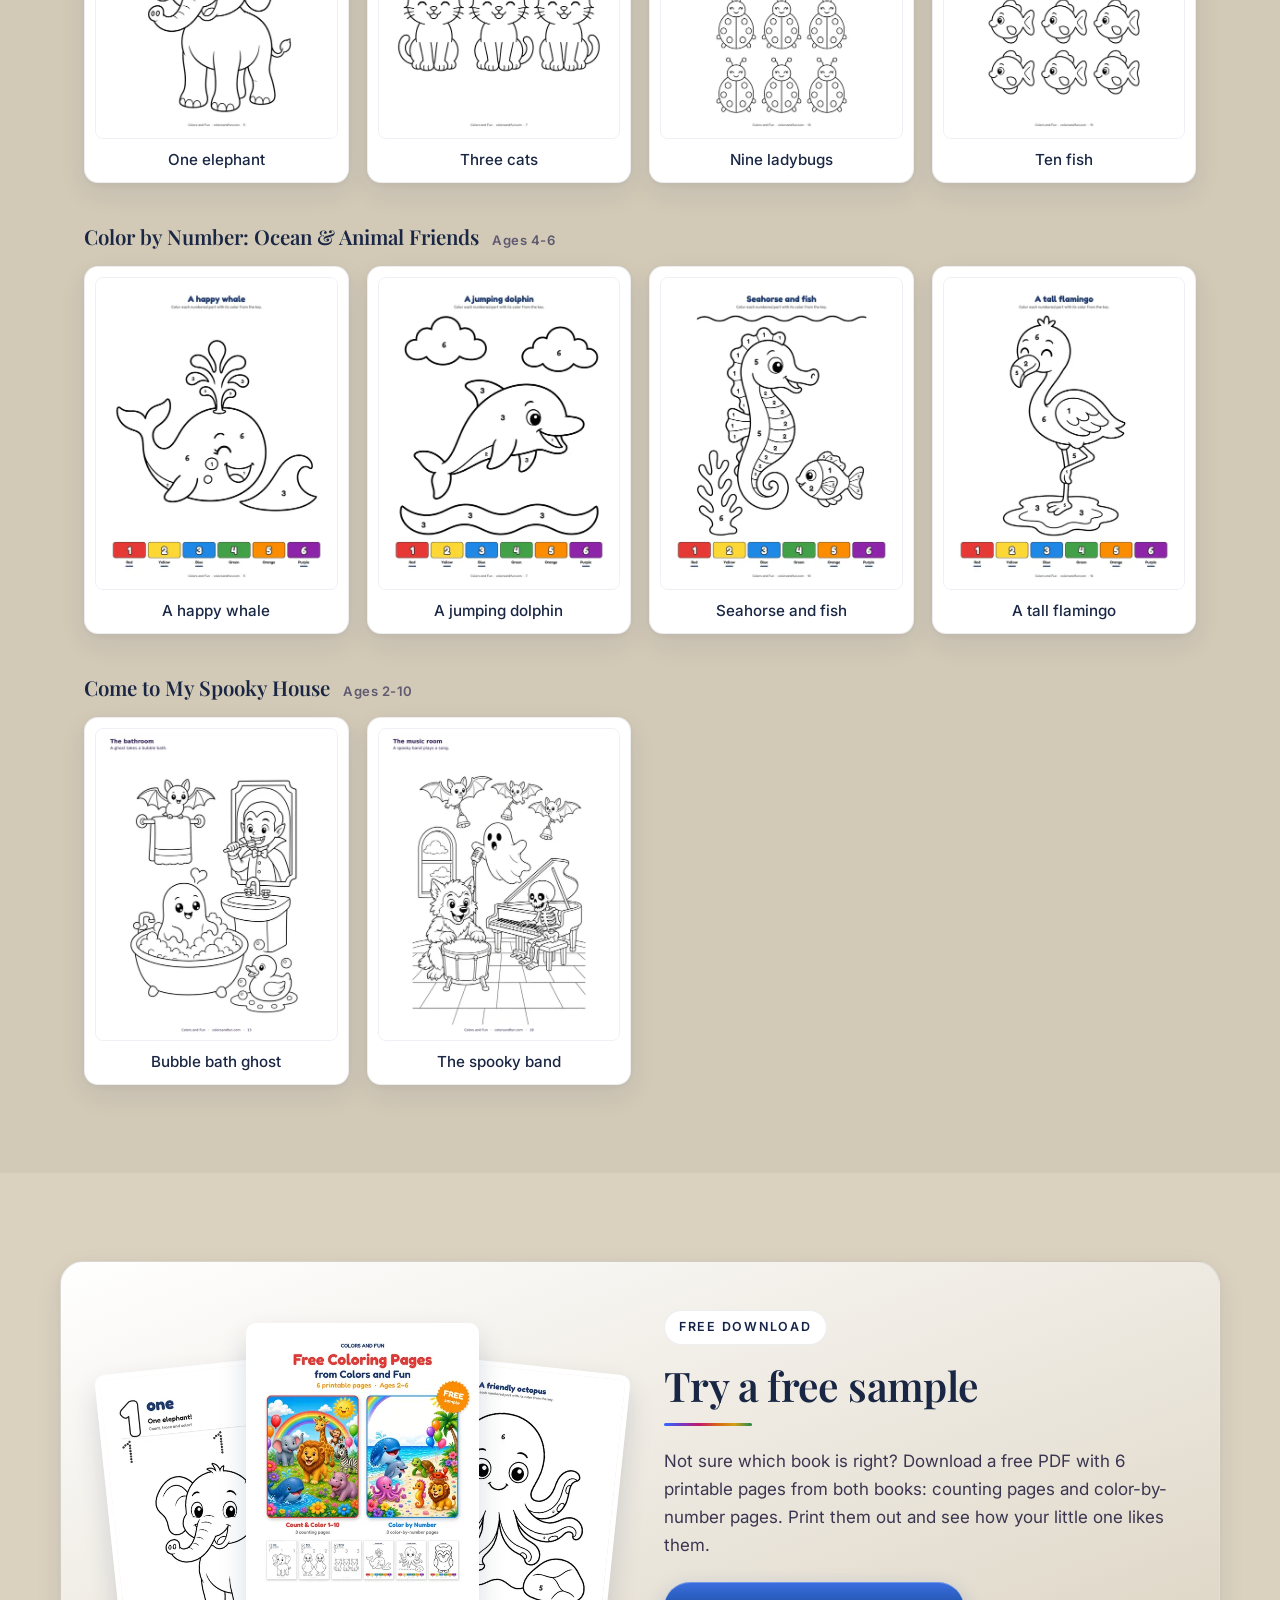
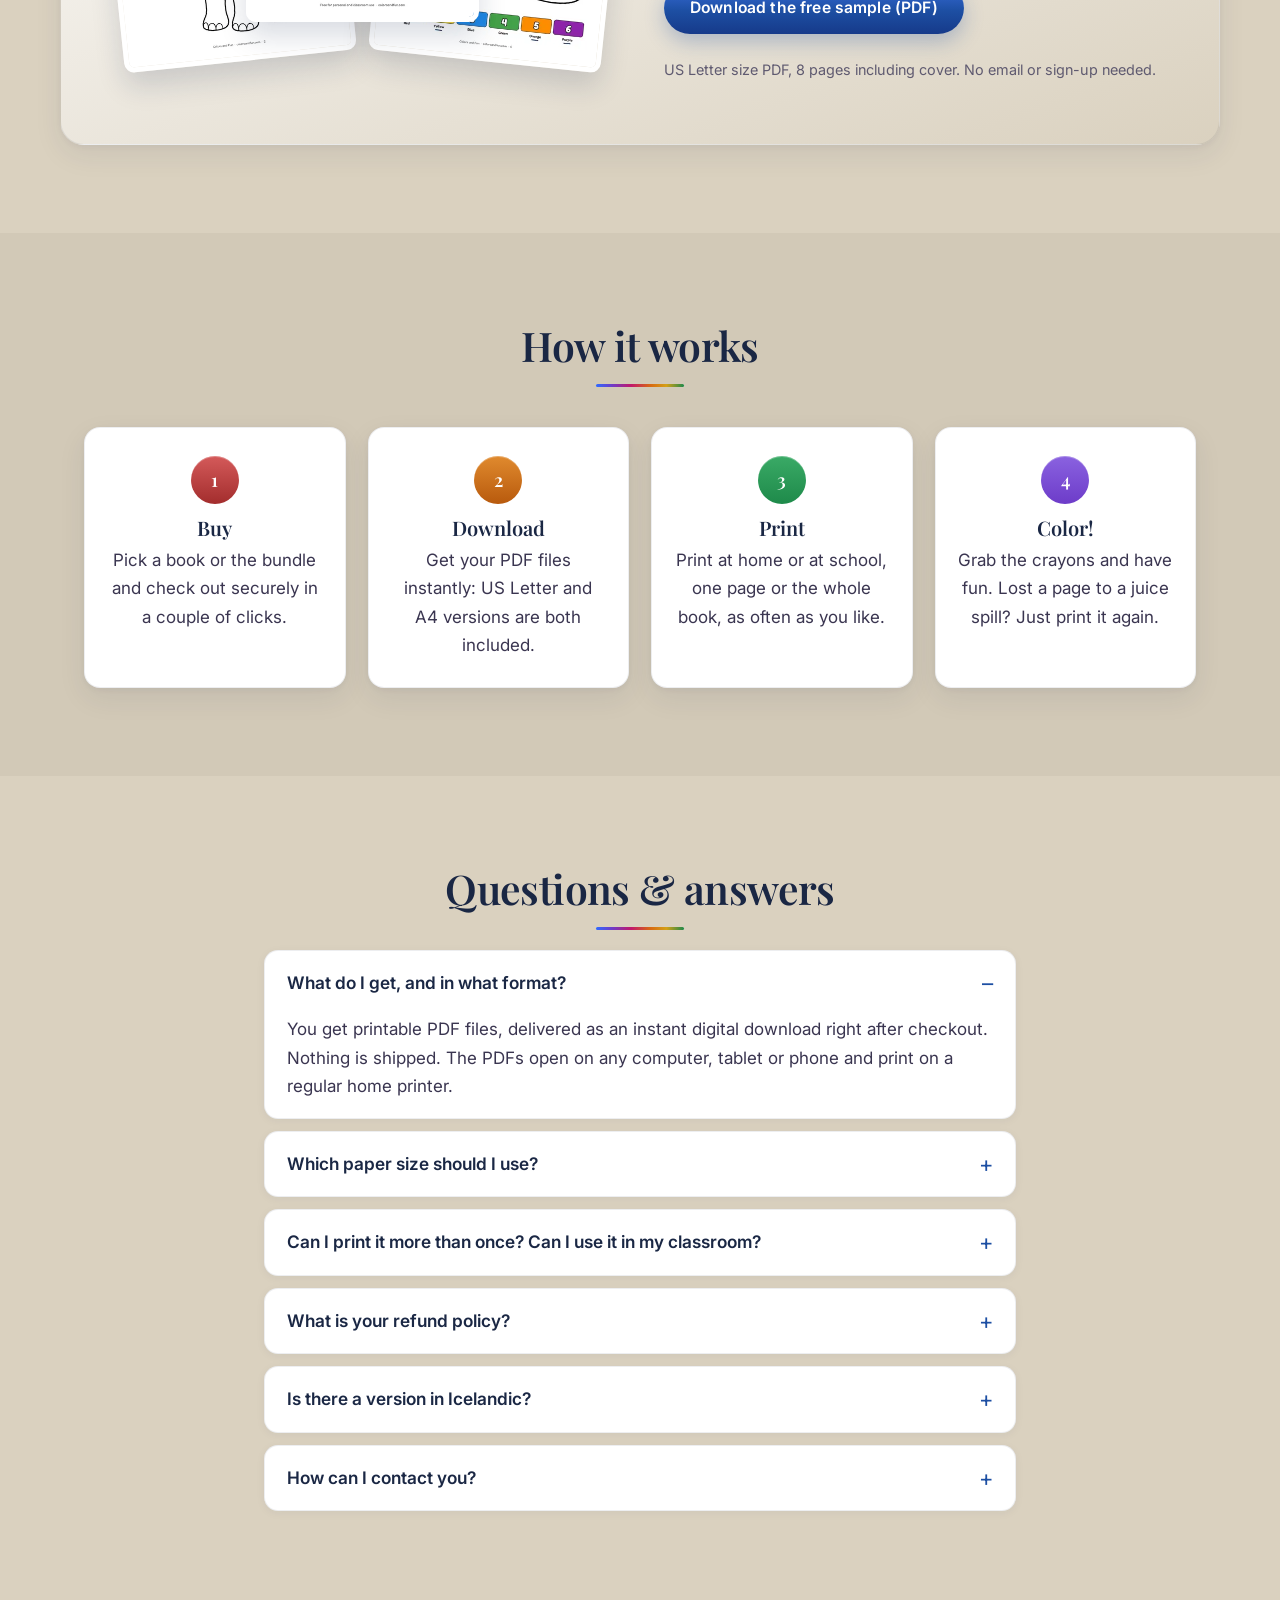
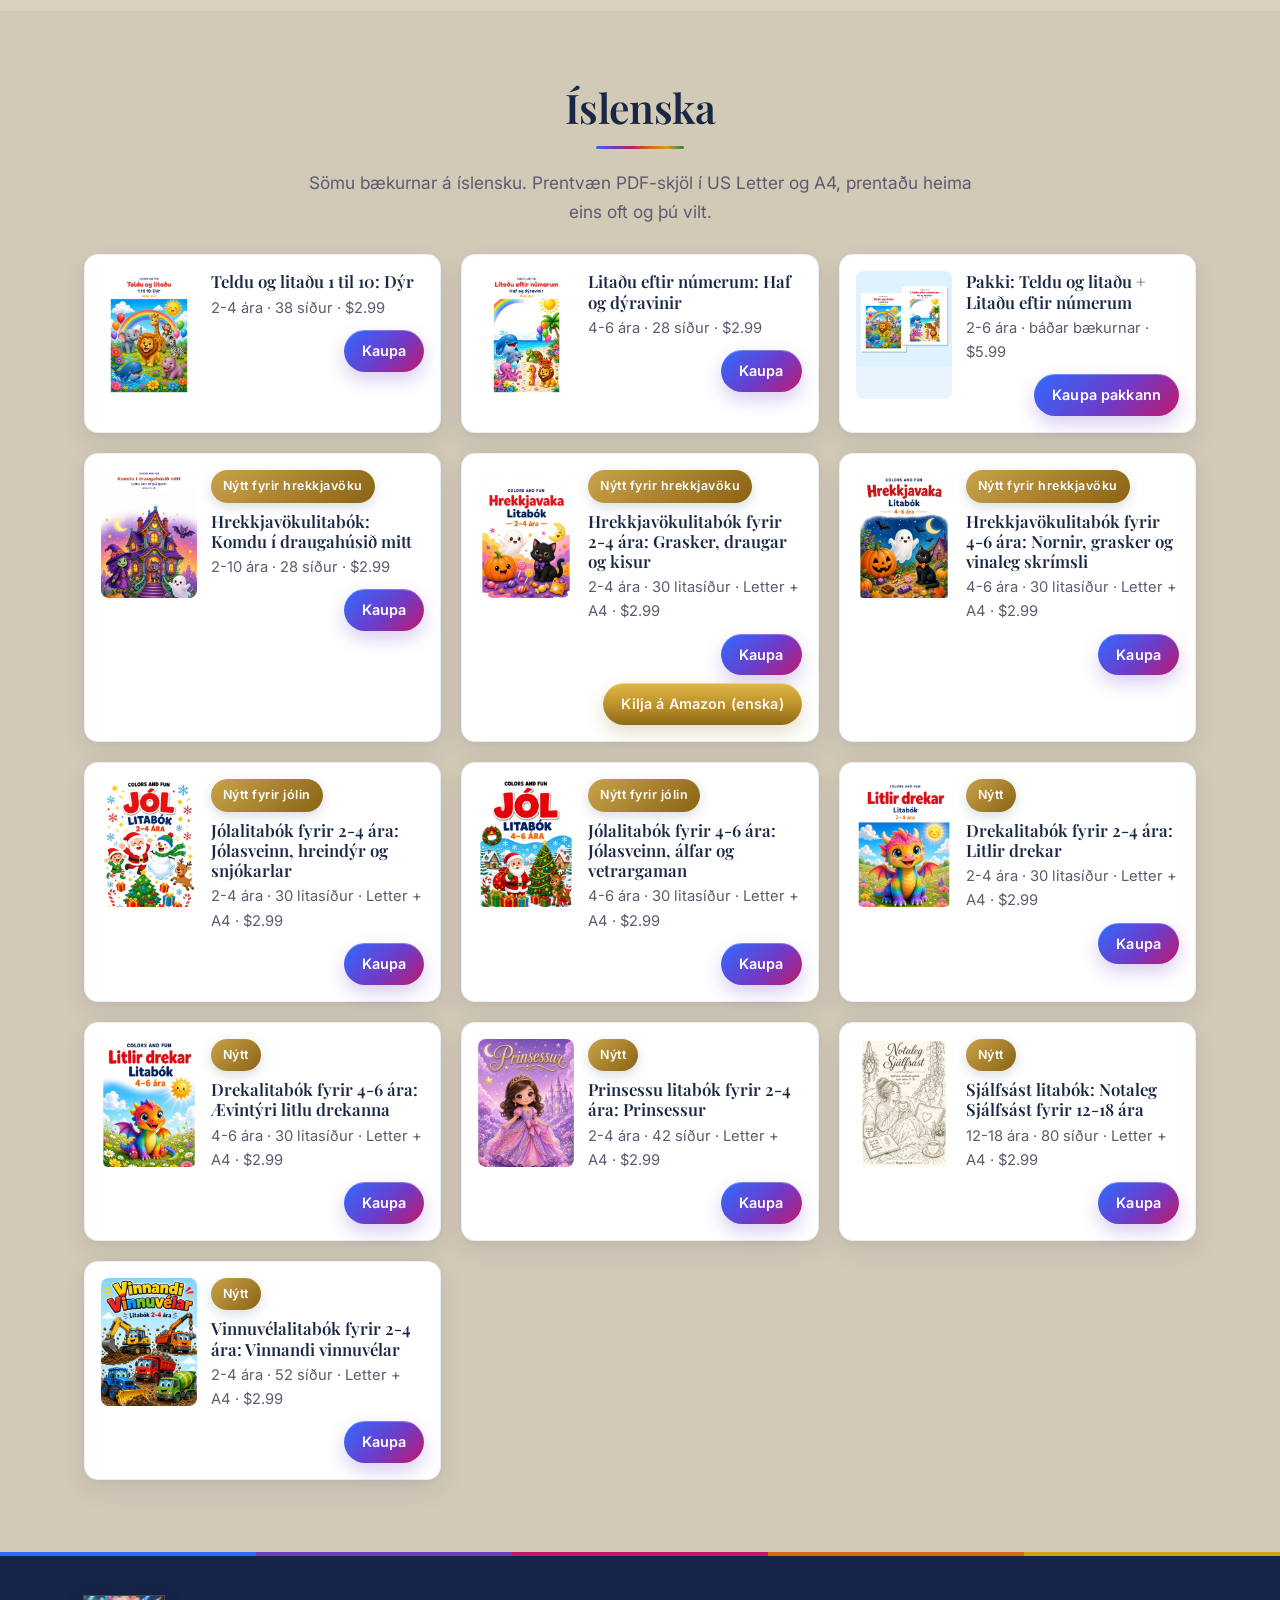
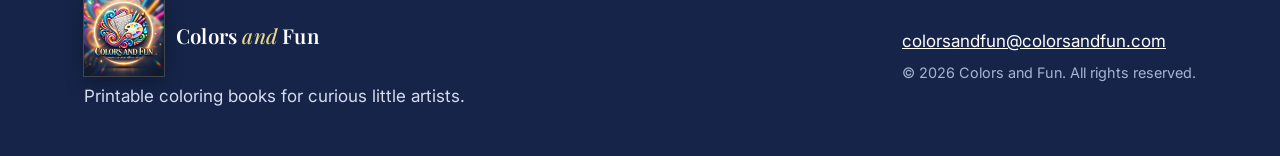
==== commit de8e5995: "Add 11 new coloring books from Magga og Ísak" ====
--- a/index.html
+++ b/index.html
@@ -356,6 +356,166 @@
             </div>
           </div>
         </article>
+
+        <article class="card" id="christmas-adventures-coloring-book-kids-4-12">
+          <span class="ribbon">New for Christmas</span>
+          <img src="christmas-adventures-en-cover.webp" width="600" height="849" loading="lazy" alt="Christmas Coloring Book for Kids Ages 4&ndash;12: Christmas Adventures cover">
+          <div class="card-body">
+            <p class="tags"><span class="tag t-red">Ages 4-12</span><span class="tag">83 pages</span><span class="tag">Letter + A4</span></p>
+            <h3>Christmas Coloring Book for Kids Ages 4&ndash;12: Christmas Adventures</h3>
+            <p>83 pages of Christmas adventures: Santa and his sleigh, elves, snowmen, reindeer, gingerbread houses, skating, cozy fireplaces and snowy villages. Simple pages for younger kids and detailed scenes for older ones. Includes a &ldquo;This book belongs to&rdquo; page.</p>
+            <div class="buy">
+              <span class="price">$2.99</span>
+              <div class="buy-actions">
+                <a class="btn btn-buy" href="https://ko-fi.com/s/1f6a45cc8c" data-slug="christmas-adventures-coloring-book-kids-4-12" target="_blank" rel="noopener">Buy now</a>
+              </div>
+            </div>
+          </div>
+        </article>
+
+        <article class="card" id="santa-claus-coloring-book-kids-5-8">
+          <span class="ribbon">New for Christmas</span>
+          <img src="santa-5-8-en-cover.webp" width="600" height="849" loading="lazy" alt="Christmas Coloring Book for Kids Ages 5&ndash;8: Santa Claus cover">
+          <div class="card-body">
+            <p class="tags"><span class="tag t-red">Ages 5-8</span><span class="tag">53 pages</span><span class="tag">Letter + A4</span></p>
+            <h3>Christmas Coloring Book for Kids Ages 5&ndash;8: Santa Claus</h3>
+            <p>53 pages of Santa Claus: his sleigh and reindeer, the fireplace and stockings, presents, the Christmas tree, the nice list and milk and cookies. Bold, clear outlines for ages 5&ndash;8. Includes a &ldquo;This book belongs to&rdquo; page.</p>
+            <div class="buy">
+              <span class="price">$2.99</span>
+              <div class="buy-actions">
+                <a class="btn btn-buy" href="https://ko-fi.com/s/748322769a" data-slug="santa-claus-coloring-book-kids-5-8" target="_blank" rel="noopener">Buy now</a>
+              </div>
+            </div>
+          </div>
+        </article>
+
+        <article class="card" id="santa-claus-coloring-book-kids-8-12">
+          <span class="ribbon">New for Christmas</span>
+          <img src="santa-8-12-en-cover.webp" width="600" height="849" loading="lazy" alt="Christmas Coloring Book for Kids Ages 8&ndash;12: Santa Claus cover">
+          <div class="card-body">
+            <p class="tags"><span class="tag t-red">Ages 8-12</span><span class="tag">51 pages</span><span class="tag">Letter + A4</span></p>
+            <h3>Christmas Coloring Book for Kids Ages 8&ndash;12: Santa Claus</h3>
+            <p>51 detailed Christmas scenes for ages 8&ndash;12: Santa in his workshop, reading by the fire, flying over snowy rooftops, decorating the tree and delivering gifts. Includes a &ldquo;This book belongs to&rdquo; page.</p>
+            <div class="buy">
+              <span class="price">$2.99</span>
+              <div class="buy-actions">
+                <a class="btn btn-buy" href="https://ko-fi.com/s/d0e2c38748" data-slug="santa-claus-coloring-book-kids-8-12" target="_blank" rel="noopener">Buy now</a>
+              </div>
+            </div>
+          </div>
+        </article>
+
+        <article class="card" id="construction-vehicles-coloring-book-toddlers-2-4">
+          <span class="ribbon">New</span>
+          <img src="working-vehicles-en-cover.webp" width="600" height="849" loading="lazy" alt="Construction Vehicles Coloring Book for Toddlers Ages 2&ndash;4: Working Vehicles cover">
+          <div class="card-body">
+            <p class="tags"><span class="tag t-green">Ages 2-4</span><span class="tag">52 pages</span><span class="tag">Letter + A4</span></p>
+            <h3>Construction Vehicles Coloring Book for Toddlers Ages 2&ndash;4: Working Vehicles</h3>
+            <p>52 pages of smiling diggers, dump trucks, cement mixers, cranes, bulldozers, tractors and rollers. Big, simple outlines for little hands, ages 2&ndash;4. Includes a &ldquo;This book belongs to&rdquo; page.</p>
+            <div class="buy">
+              <span class="price">$2.99</span>
+              <div class="buy-actions">
+                <a class="btn btn-buy" href="https://ko-fi.com/s/1f52b3da2e" data-slug="construction-vehicles-coloring-book-toddlers-2-4" target="_blank" rel="noopener">Buy now</a>
+              </div>
+            </div>
+          </div>
+        </article>
+
+        <article class="card" id="ballet-coloring-book-girls-8-12">
+          <span class="ribbon">New</span>
+          <img src="ballet-en-cover.webp" width="600" height="849" loading="lazy" alt="Ballet Coloring Book for Girls Ages 8&ndash;12: Ballerinas, Tutus &amp; Dance Studios cover">
+          <div class="card-body">
+            <p class="tags"><span class="tag t-blue">Ages 8-12</span><span class="tag">52 pages</span><span class="tag">Letter + A4</span></p>
+            <h3>Ballet Coloring Book for Girls Ages 8&ndash;12: Ballerinas, Tutus &amp; Dance Studios</h3>
+            <p>52 elegant pages of ballerinas in tutus and pointe shoes, dance studios, the stage, roses and recital moments, with detailed patterns for ages 8&ndash;12. Includes a &ldquo;This book belongs to&rdquo; page.</p>
+            <div class="buy">
+              <span class="price">$2.99</span>
+              <div class="buy-actions">
+                <a class="btn btn-buy" href="https://ko-fi.com/s/f30a5ed026" data-slug="ballet-coloring-book-girls-8-12" target="_blank" rel="noopener">Buy now</a>
+              </div>
+            </div>
+          </div>
+        </article>
+
+        <article class="card" id="angel-coloring-book-teens-adults">
+          <span class="ribbon">New</span>
+          <img src="angels-en-cover.webp" width="600" height="849" loading="lazy" alt="Angel Coloring Book for Teens and Adults: Elegant Angels cover">
+          <div class="card-body">
+            <p class="tags"><span class="tag t-blue">Ages 12+</span><span class="tag">83 pages</span><span class="tag">Letter + A4</span></p>
+            <h3>Angel Coloring Book for Teens and Adults: Elegant Angels</h3>
+            <p>83 pages of elegant angels with flowing gowns, feathered wings, roses, arches and garden scenes. Detailed, relaxing designs for ages 12 and older. Includes a &ldquo;This book belongs to&rdquo; page.</p>
+            <div class="buy">
+              <span class="price">$2.99</span>
+              <div class="buy-actions">
+                <a class="btn btn-buy" href="https://ko-fi.com/s/5338d487b2" data-slug="angel-coloring-book-teens-adults" target="_blank" rel="noopener">Buy now</a>
+              </div>
+            </div>
+          </div>
+        </article>
+
+        <article class="card" id="vintage-girls-coloring-book-8-12">
+          <span class="ribbon">New</span>
+          <img src="vintage-girls-en-cover.webp" width="600" height="849" loading="lazy" alt="Vintage Coloring Book for Girls Ages 8&ndash;12: Vintage Girls with Flowers cover">
+          <div class="card-body">
+            <p class="tags"><span class="tag t-blue">Ages 8-12</span><span class="tag">40 pages</span><span class="tag">Letter + A4</span></p>
+            <h3>Vintage Coloring Book for Girls Ages 8&ndash;12: Vintage Girls with Flowers</h3>
+            <p>40 pages of girls in old-fashioned dresses and bonnets with bouquets, parasols, flower baskets and garden paths, framed by detailed floral borders. Includes a &ldquo;This book belongs to&rdquo; page.</p>
+            <div class="buy">
+              <span class="price">$2.99</span>
+              <div class="buy-actions">
+                <a class="btn btn-buy" href="https://ko-fi.com/s/97ec0f79b9" data-slug="vintage-girls-coloring-book-8-12" target="_blank" rel="noopener">Buy now</a>
+              </div>
+            </div>
+          </div>
+        </article>
+
+        <article class="card" id="vintage-girls-friends-coloring-book-8-12">
+          <span class="ribbon">New</span>
+          <img src="vintage-friends-en-cover.webp" width="600" height="849" loading="lazy" alt="Friendship Coloring Book for Girls Ages 8&ndash;12: Vintage Girls &amp; Best Friends cover">
+          <div class="card-body">
+            <p class="tags"><span class="tag t-blue">Ages 8-12</span><span class="tag">40 pages</span><span class="tag">Letter + A4</span></p>
+            <h3>Friendship Coloring Book for Girls Ages 8&ndash;12: Vintage Girls &amp; Best Friends</h3>
+            <p>40 pages of vintage best friends together: tea parties, reading, picnics, the piano, kites, hopscotch, a snowman and sandcastles. Includes a &ldquo;This book belongs to&rdquo; page.</p>
+            <div class="buy">
+              <span class="price">$2.99</span>
+              <div class="buy-actions">
+                <a class="btn btn-buy" href="https://ko-fi.com/s/f2d8e2f5ab" data-slug="vintage-girls-friends-coloring-book-8-12" target="_blank" rel="noopener">Buy now</a>
+              </div>
+            </div>
+          </div>
+        </article>
+
+        <article class="card" id="vintage-girls-mother-child-coloring-book-8-12">
+          <span class="ribbon">New</span>
+          <img src="vintage-mother-en-cover.webp" width="600" height="849" loading="lazy" alt="Mother and Daughter Coloring Book Ages 8&ndash;12: Vintage Girls, Mother &amp; Child cover">
+          <div class="card-body">
+            <p class="tags"><span class="tag t-red">Ages 8-12</span><span class="tag">40 pages</span><span class="tag">Letter + A4</span></p>
+            <h3>Mother and Daughter Coloring Book Ages 8&ndash;12: Vintage Girls, Mother &amp; Child</h3>
+            <p>40 tender vintage scenes of mothers and daughters: baking, reading, tea time, gardening, a walk in the park and cozy evenings by the fire. Includes a &ldquo;This book belongs to&rdquo; page.</p>
+            <div class="buy">
+              <span class="price">$2.99</span>
+              <div class="buy-actions">
+                <a class="btn btn-buy" href="https://ko-fi.com/s/f3b59f7b71" data-slug="vintage-girls-mother-child-coloring-book-8-12" target="_blank" rel="noopener">Buy now</a>
+              </div>
+            </div>
+          </div>
+        </article>
+
+        <article class="card" id="vintage-girls-farm-coloring-book-8-12">
+          <span class="ribbon">New</span>
+          <img src="vintage-farm-en-cover.webp" width="600" height="849" loading="lazy" alt="Farm Coloring Book for Girls Ages 8&ndash;12: Vintage Girls on the Farm cover">
+          <div class="card-body">
+            <p class="tags"><span class="tag t-green">Ages 8-12</span><span class="tag">40 pages</span><span class="tag">Letter + A4</span></p>
+            <h3>Farm Coloring Book for Girls Ages 8&ndash;12: Vintage Girls on the Farm</h3>
+            <p>40 pages of vintage farm life: girls with lambs, calves, ponies, chickens and geese, apple picking, the vegetable garden, a farm stand and baking in the farmhouse kitchen. Includes a &ldquo;This book belongs to&rdquo; page.</p>
+            <div class="buy">
+              <span class="price">$2.99</span>
+              <div class="buy-actions">
+                <a class="btn btn-buy" href="https://ko-fi.com/s/4f290adc06" data-slug="vintage-girls-farm-coloring-book-8-12" target="_blank" rel="noopener">Buy now</a>
+              </div>
+            </div>
+          </div>
+        </article>
       </div>
       <p class="note">Secure checkout through Ko-fi. Prices in USD.</p>
     </div>
@@ -587,6 +747,17 @@
           </div>
           </div>
         </article>
+        <article class="is-card" id="vinnuvelar-litabok-2-4">
+          <img src="vinnuvelar-is-cover.webp" width="600" height="849" loading="lazy" alt="Forsíða: Vinnuvélalitabók fyrir 2-4 ára: Vinnandi vinnuvélar">
+          <div>
+            <span class="ribbon" style="position:static;display:inline-block;margin-bottom:8px">Nýtt</span>
+            <h3>Vinnuvélalitabók fyrir 2-4 ára: Vinnandi vinnuvélar</h3>
+            <p class="meta">2-4 ára · 52 síður · Letter + A4 · $2.99</p>
+            <div class="buy-actions">
+            <a class="btn btn-buy btn-sm" href="https://ko-fi.com/s/3d60d5291e" data-slug="vinnuvelar-litabok-2-4" target="_blank" rel="noopener">Kaupa</a>
+          </div>
+          </div>
+        </article>
       </div>
     </div>
   </section>
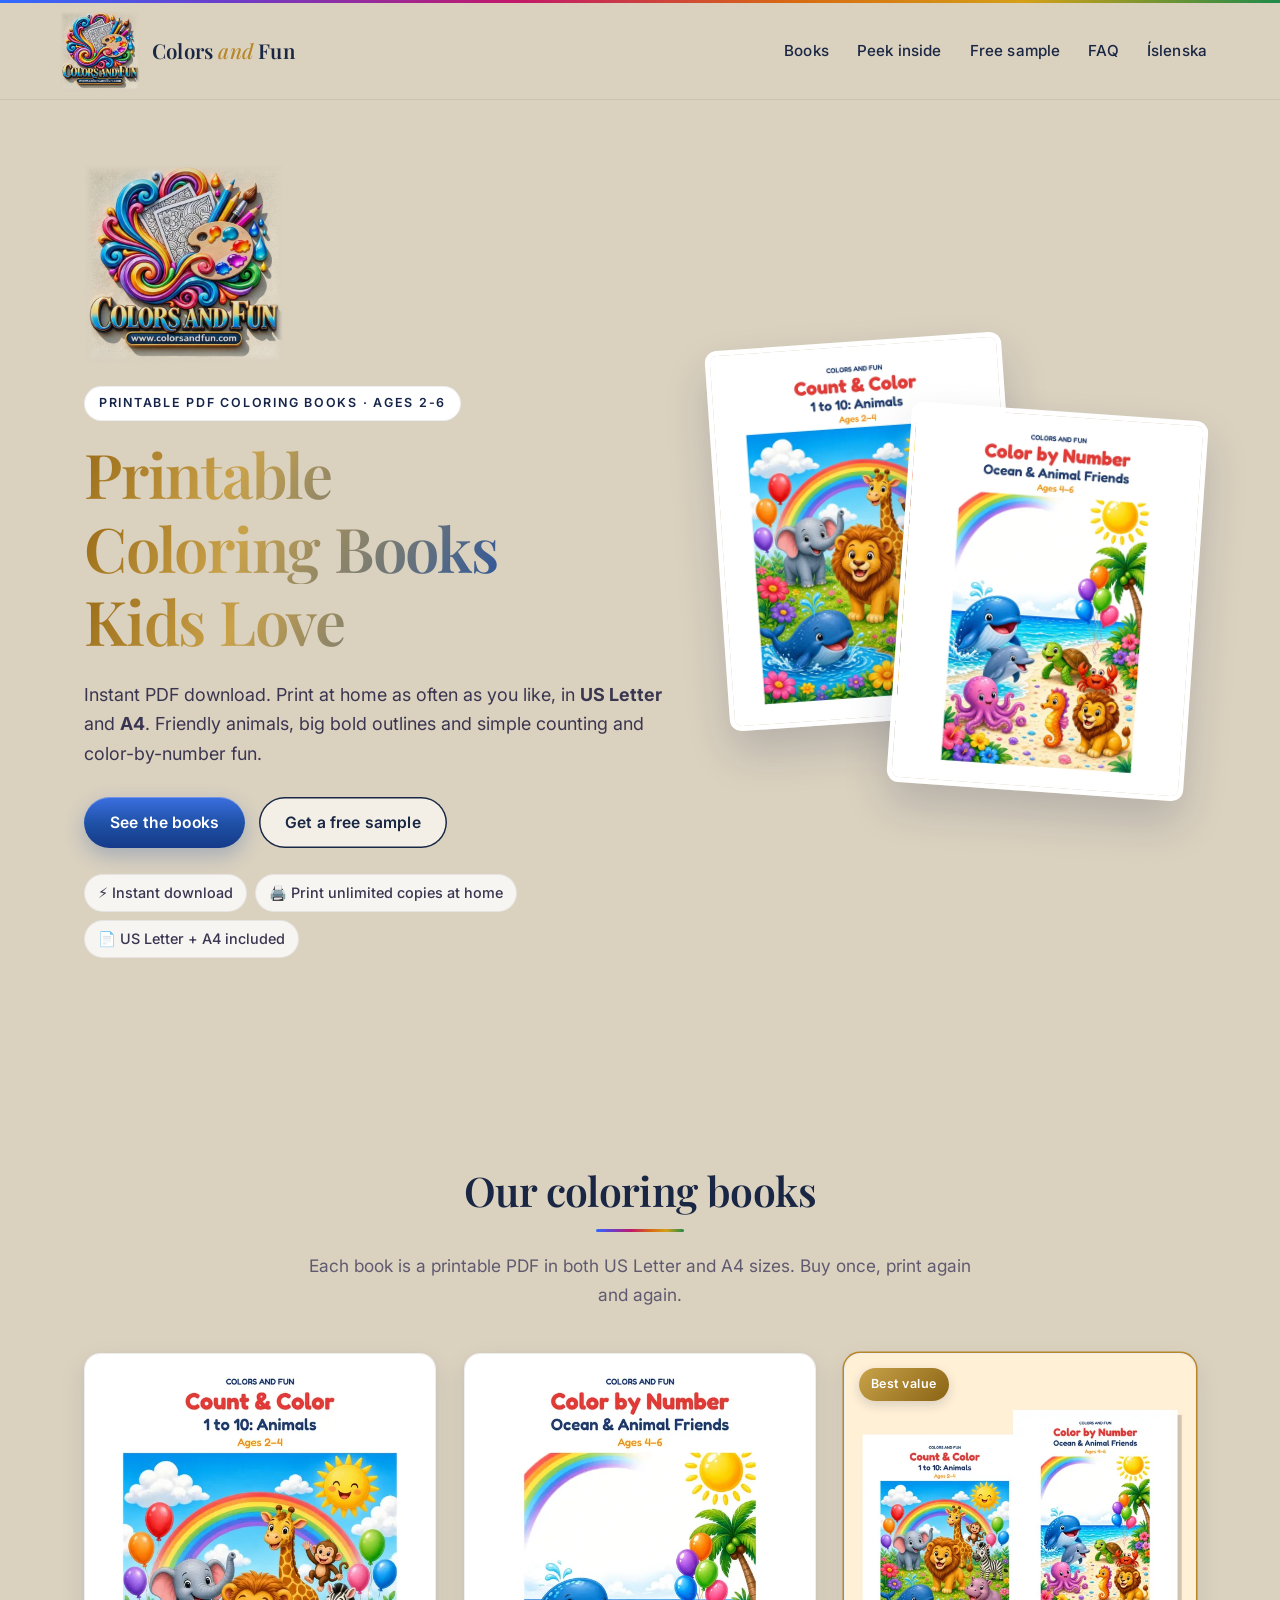
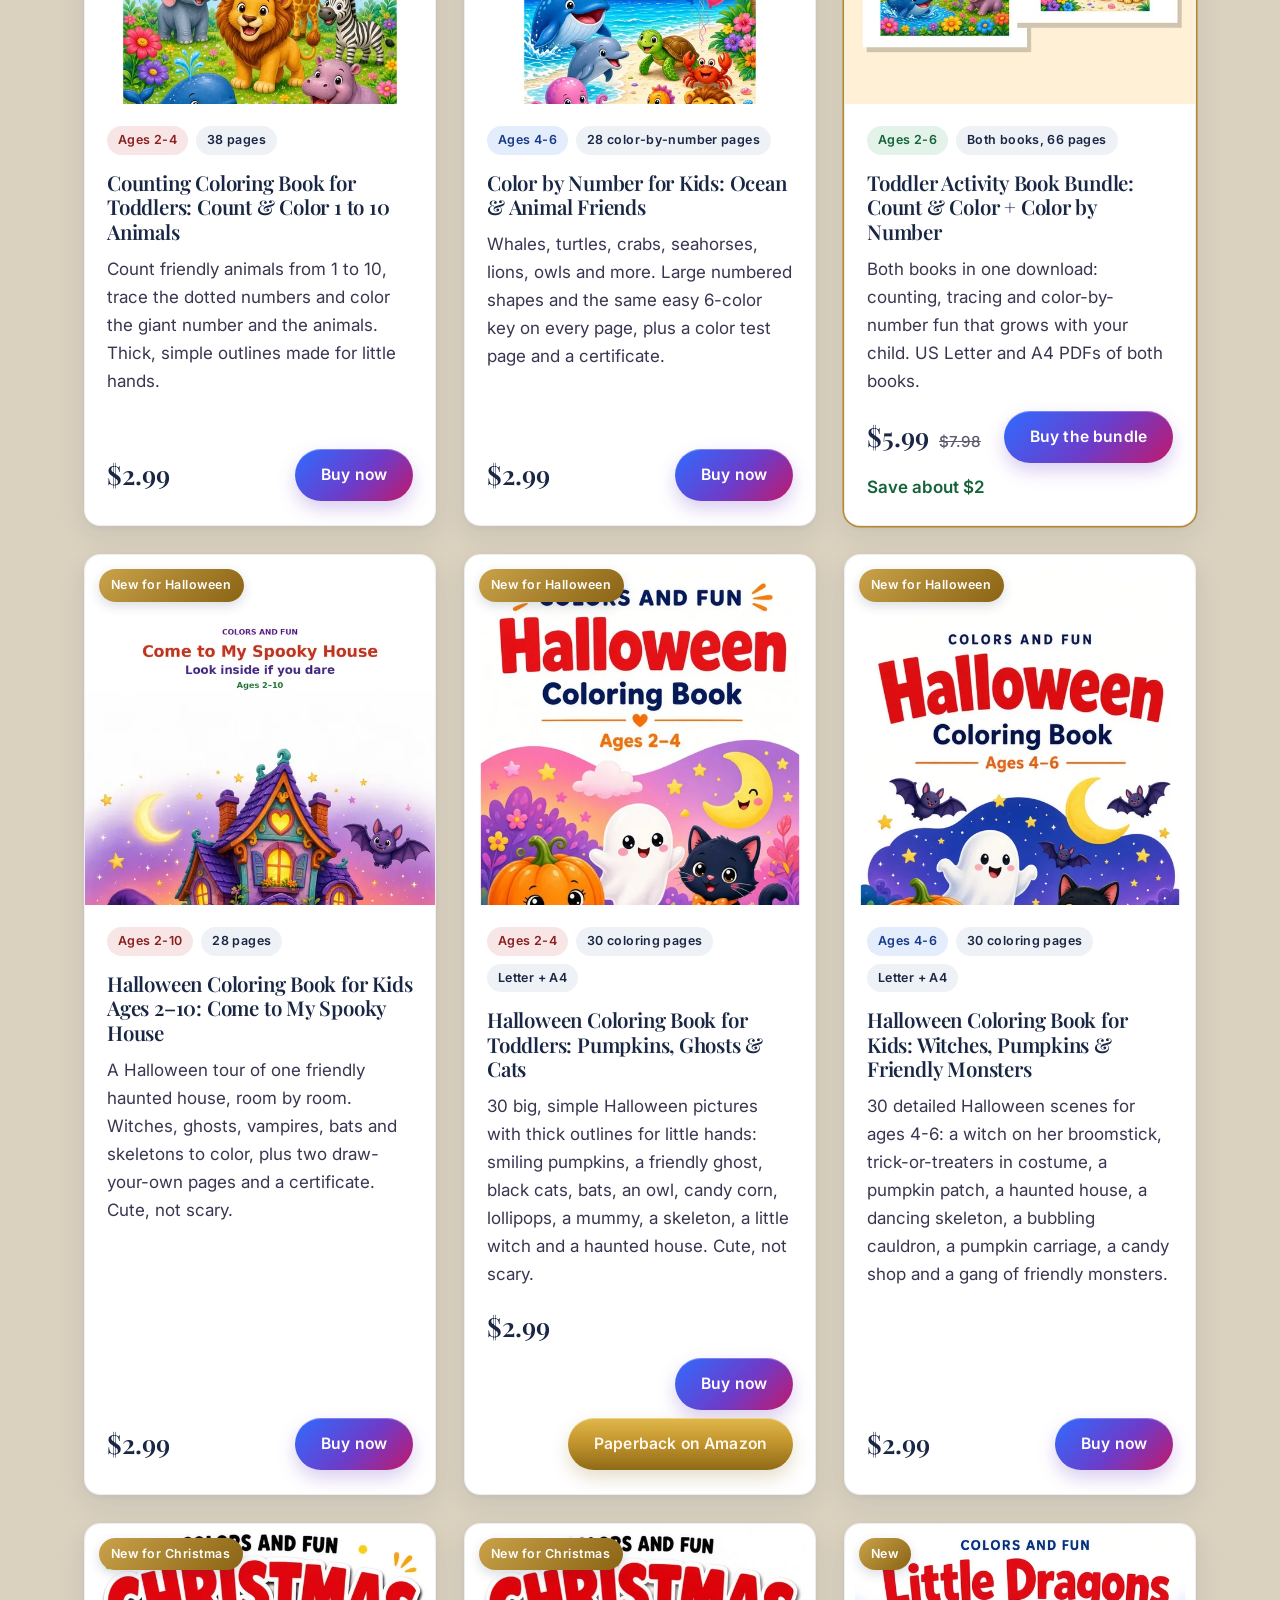
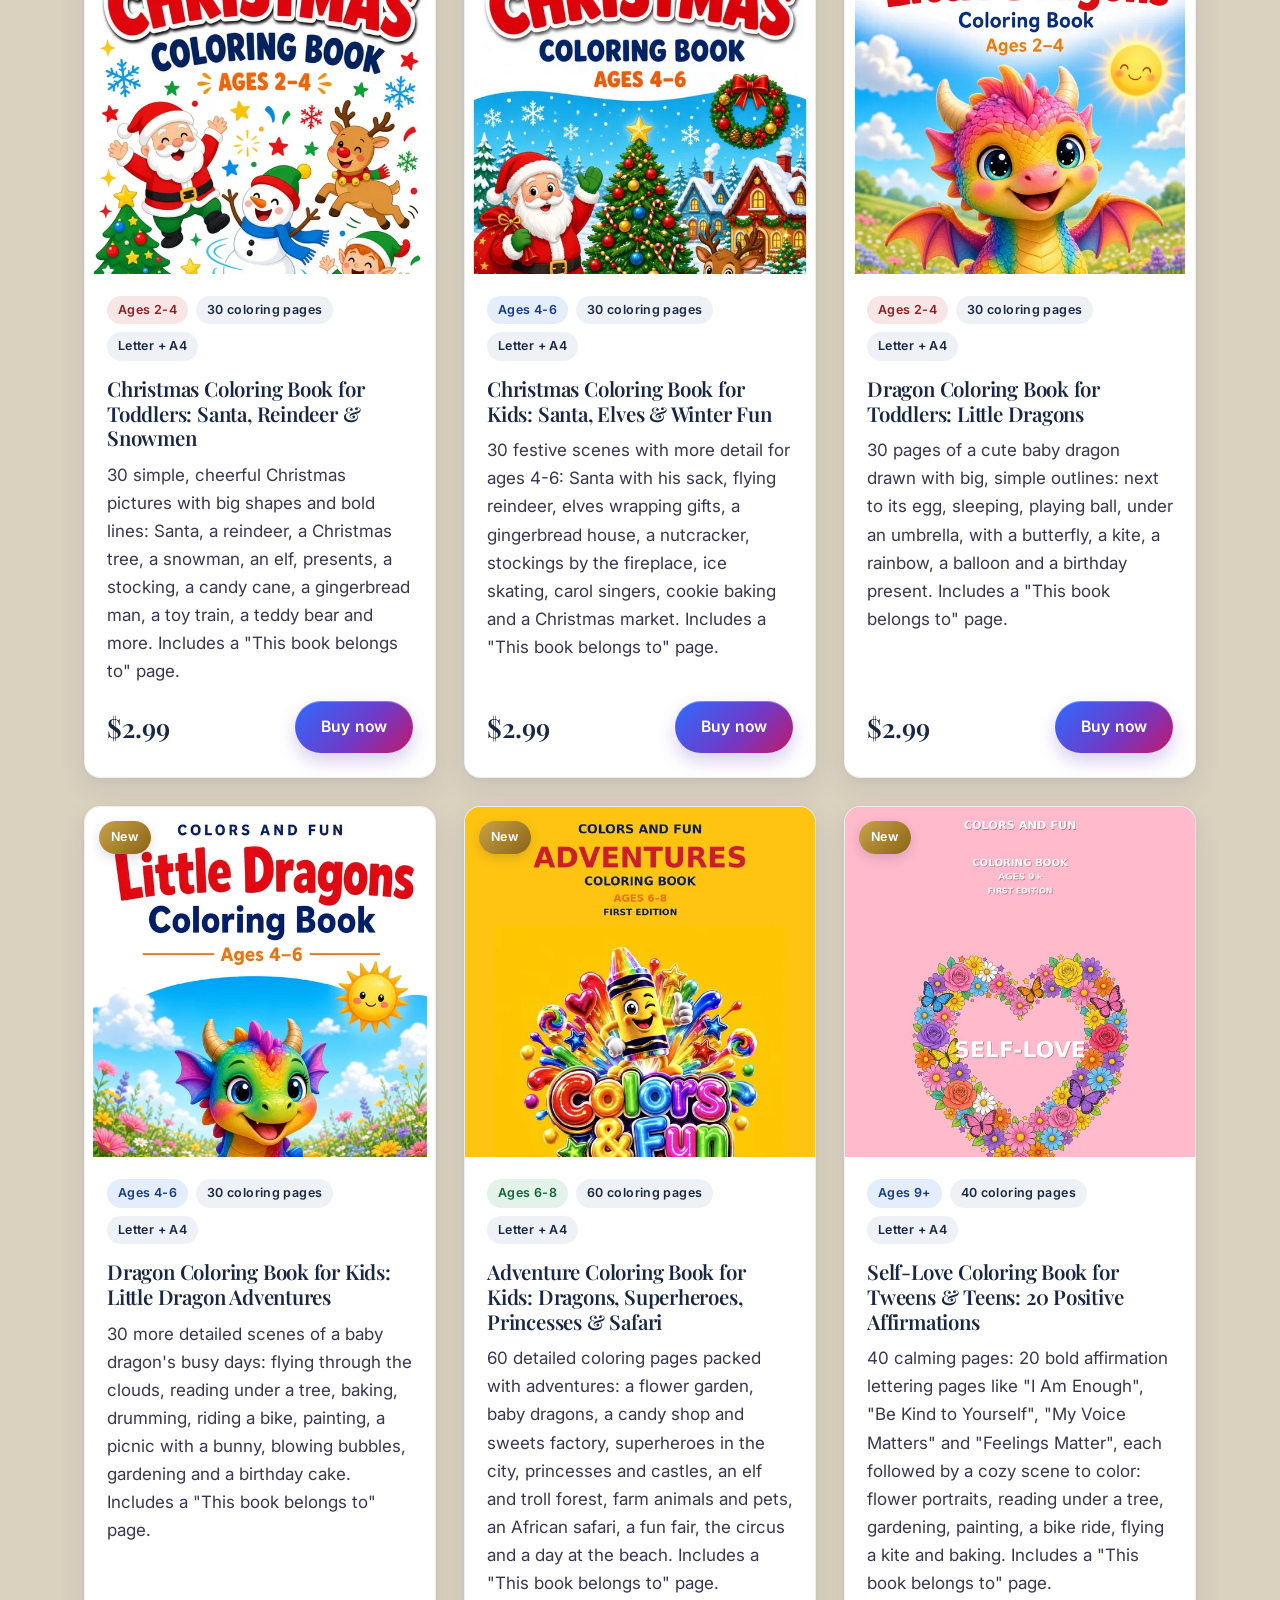
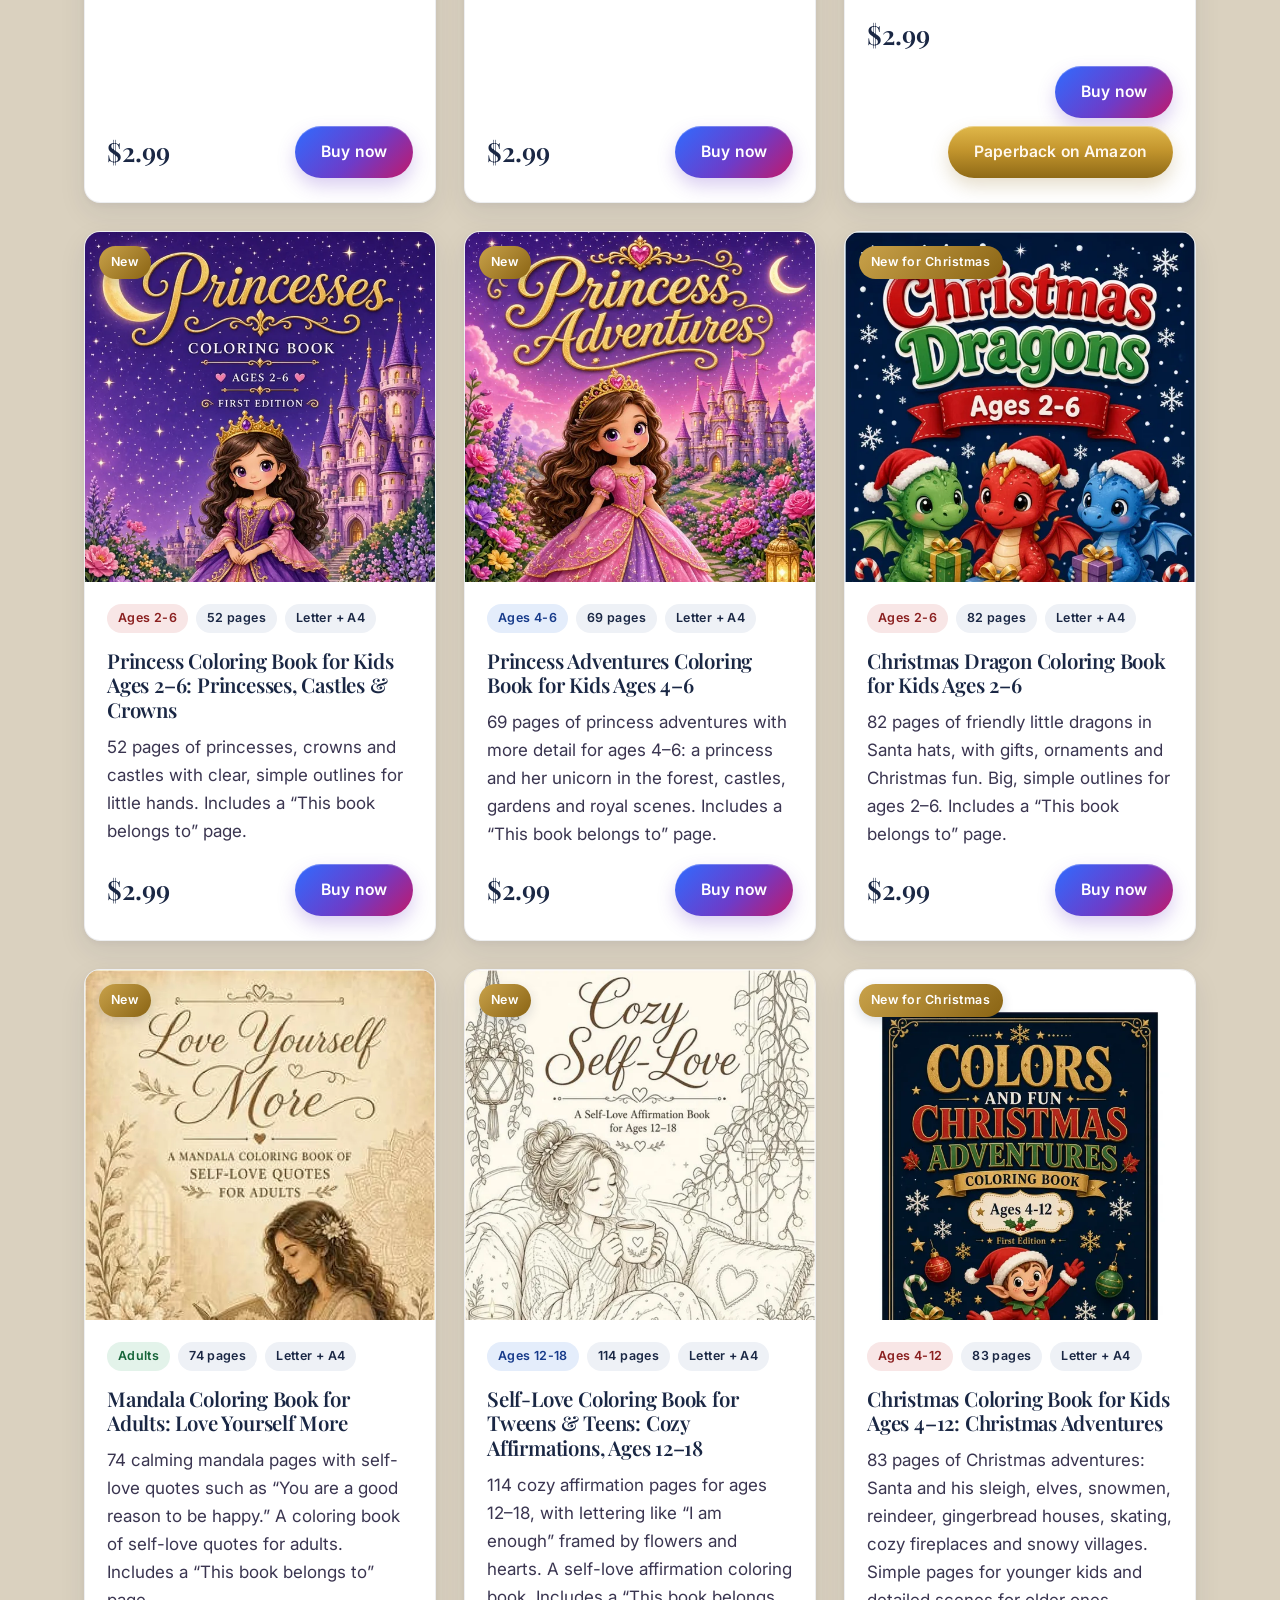
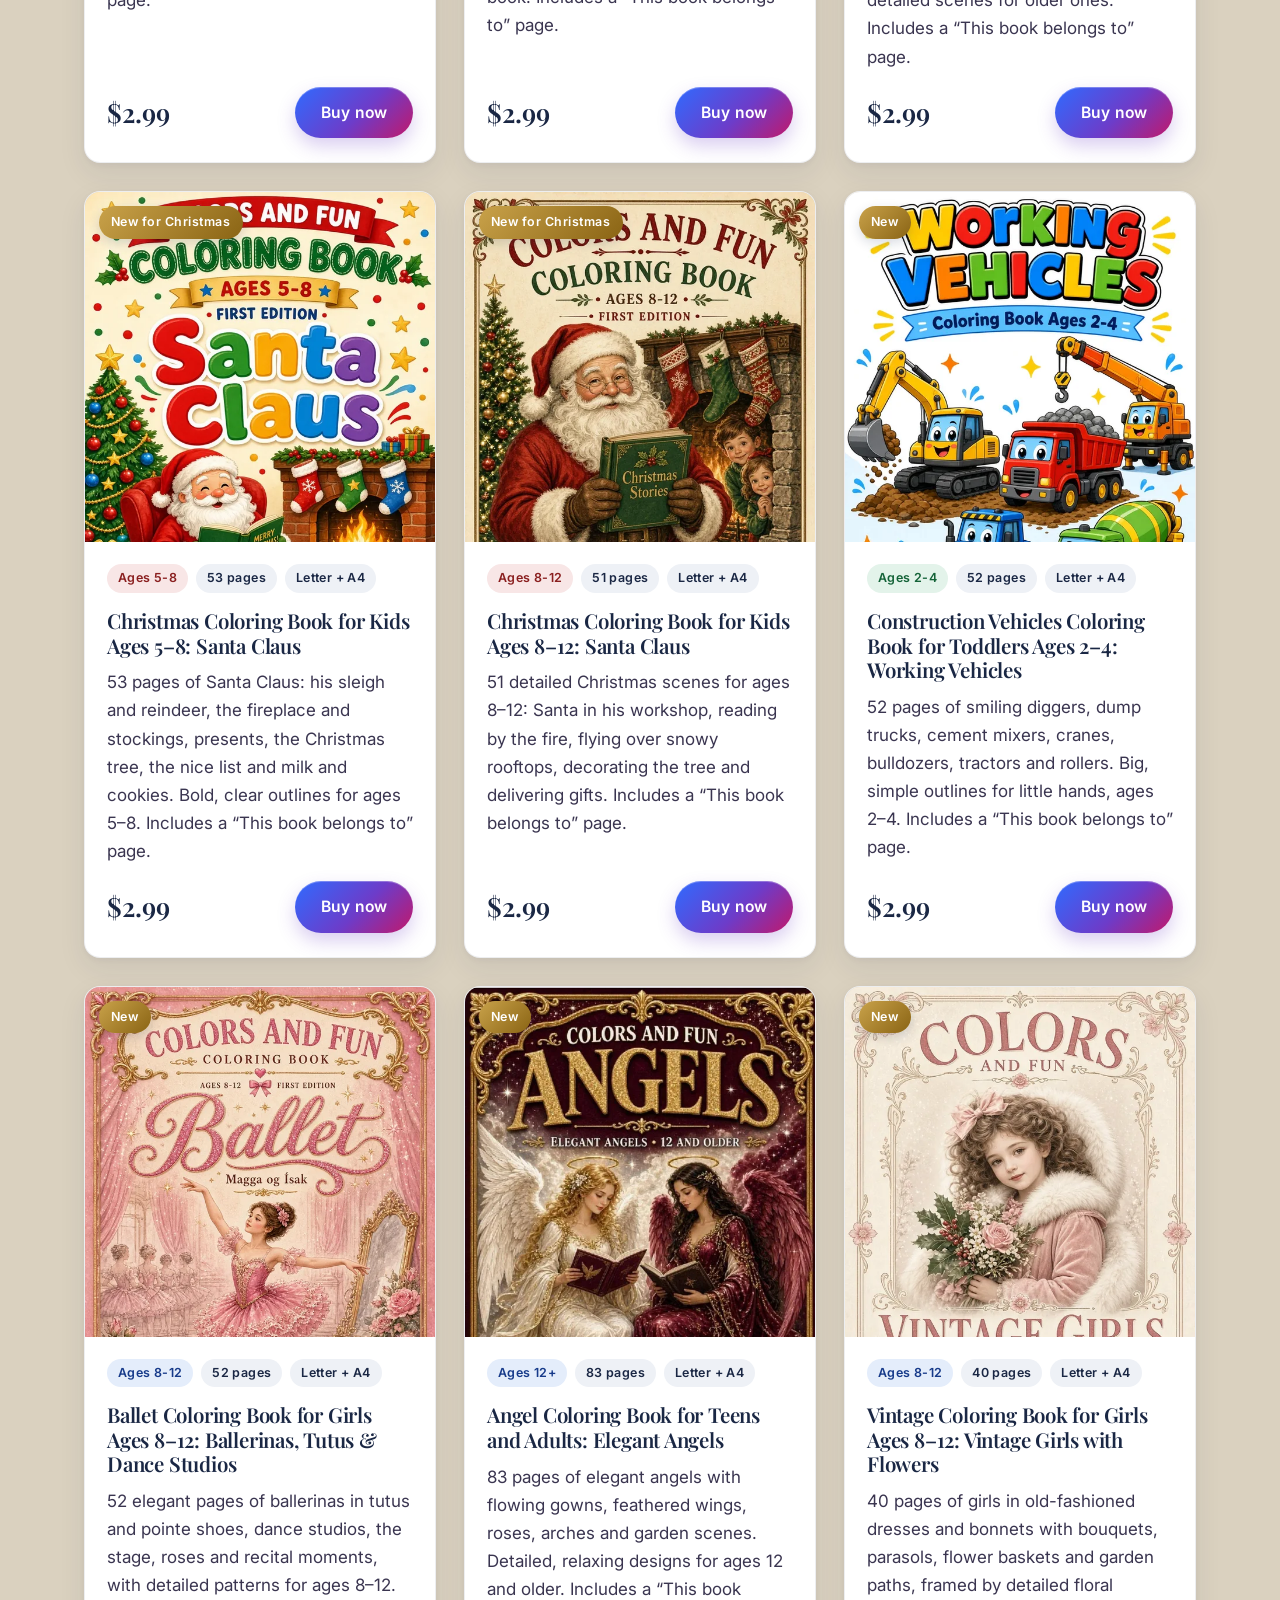
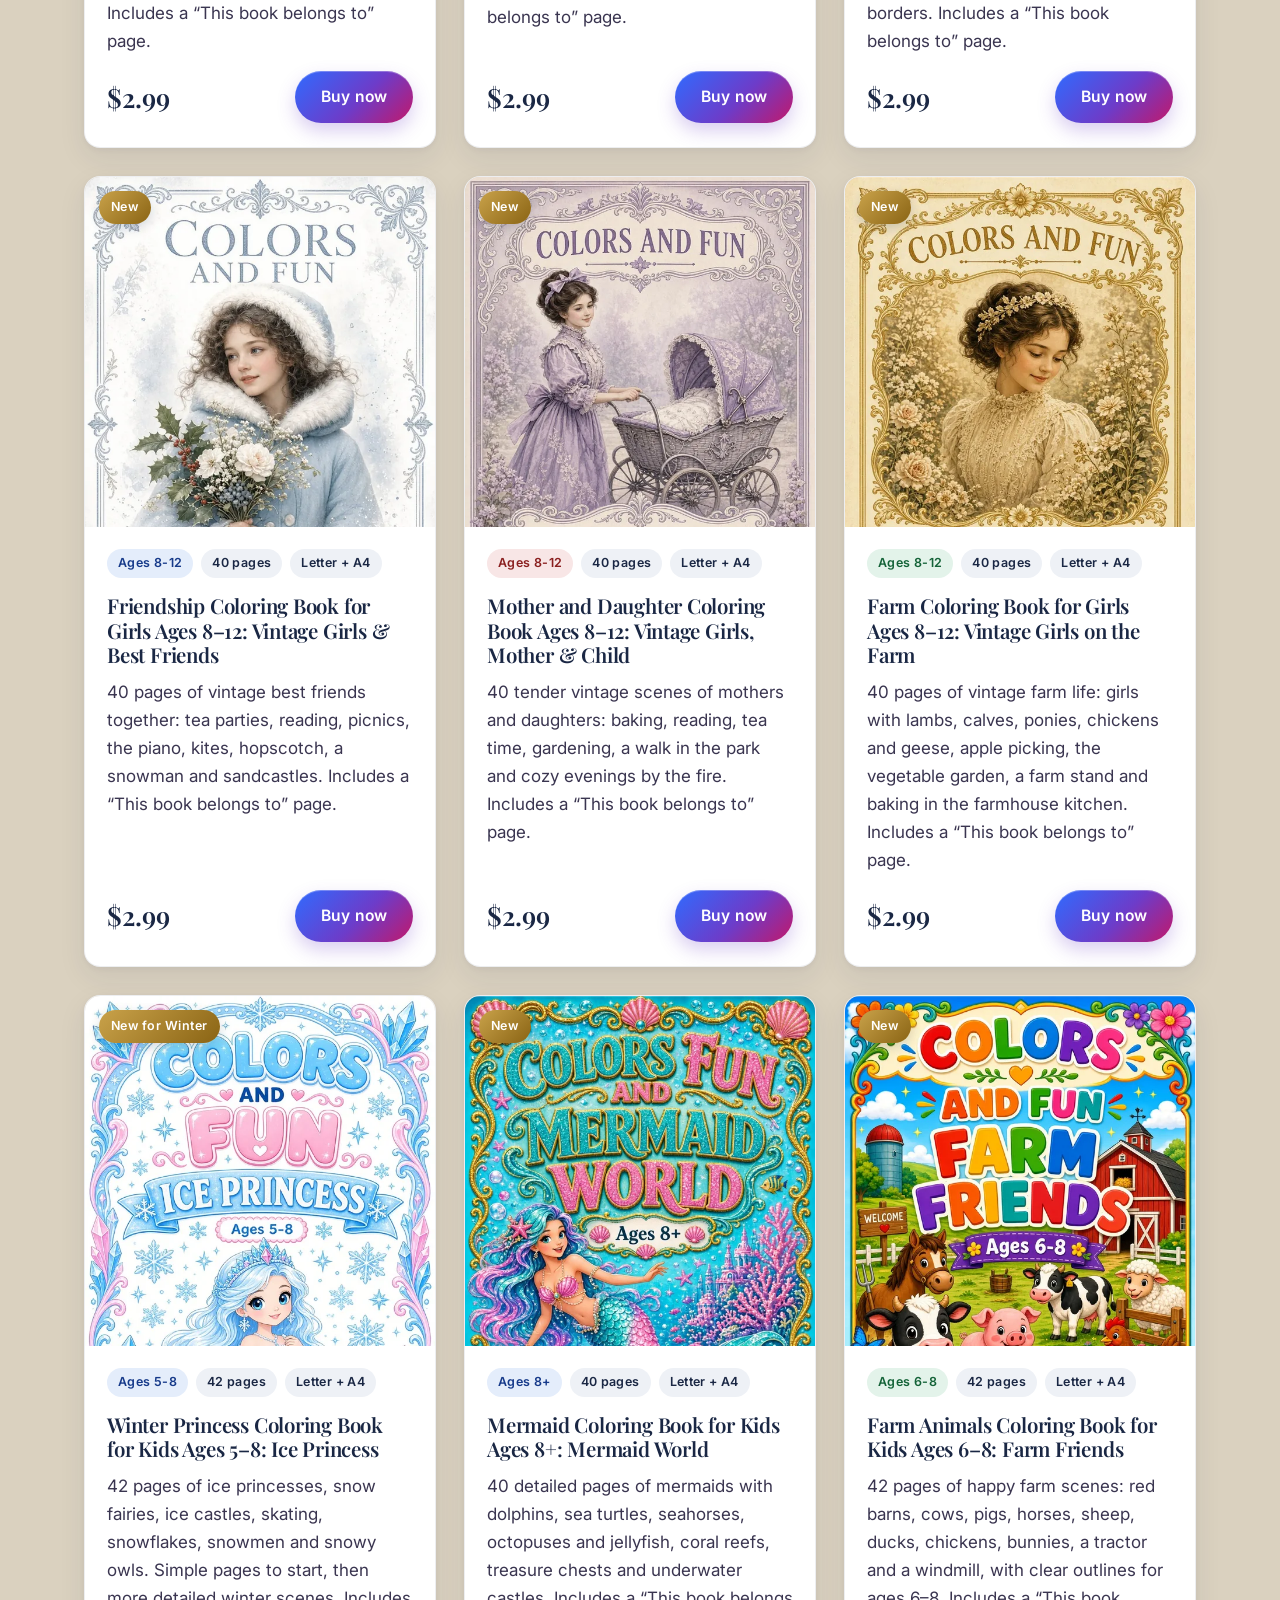
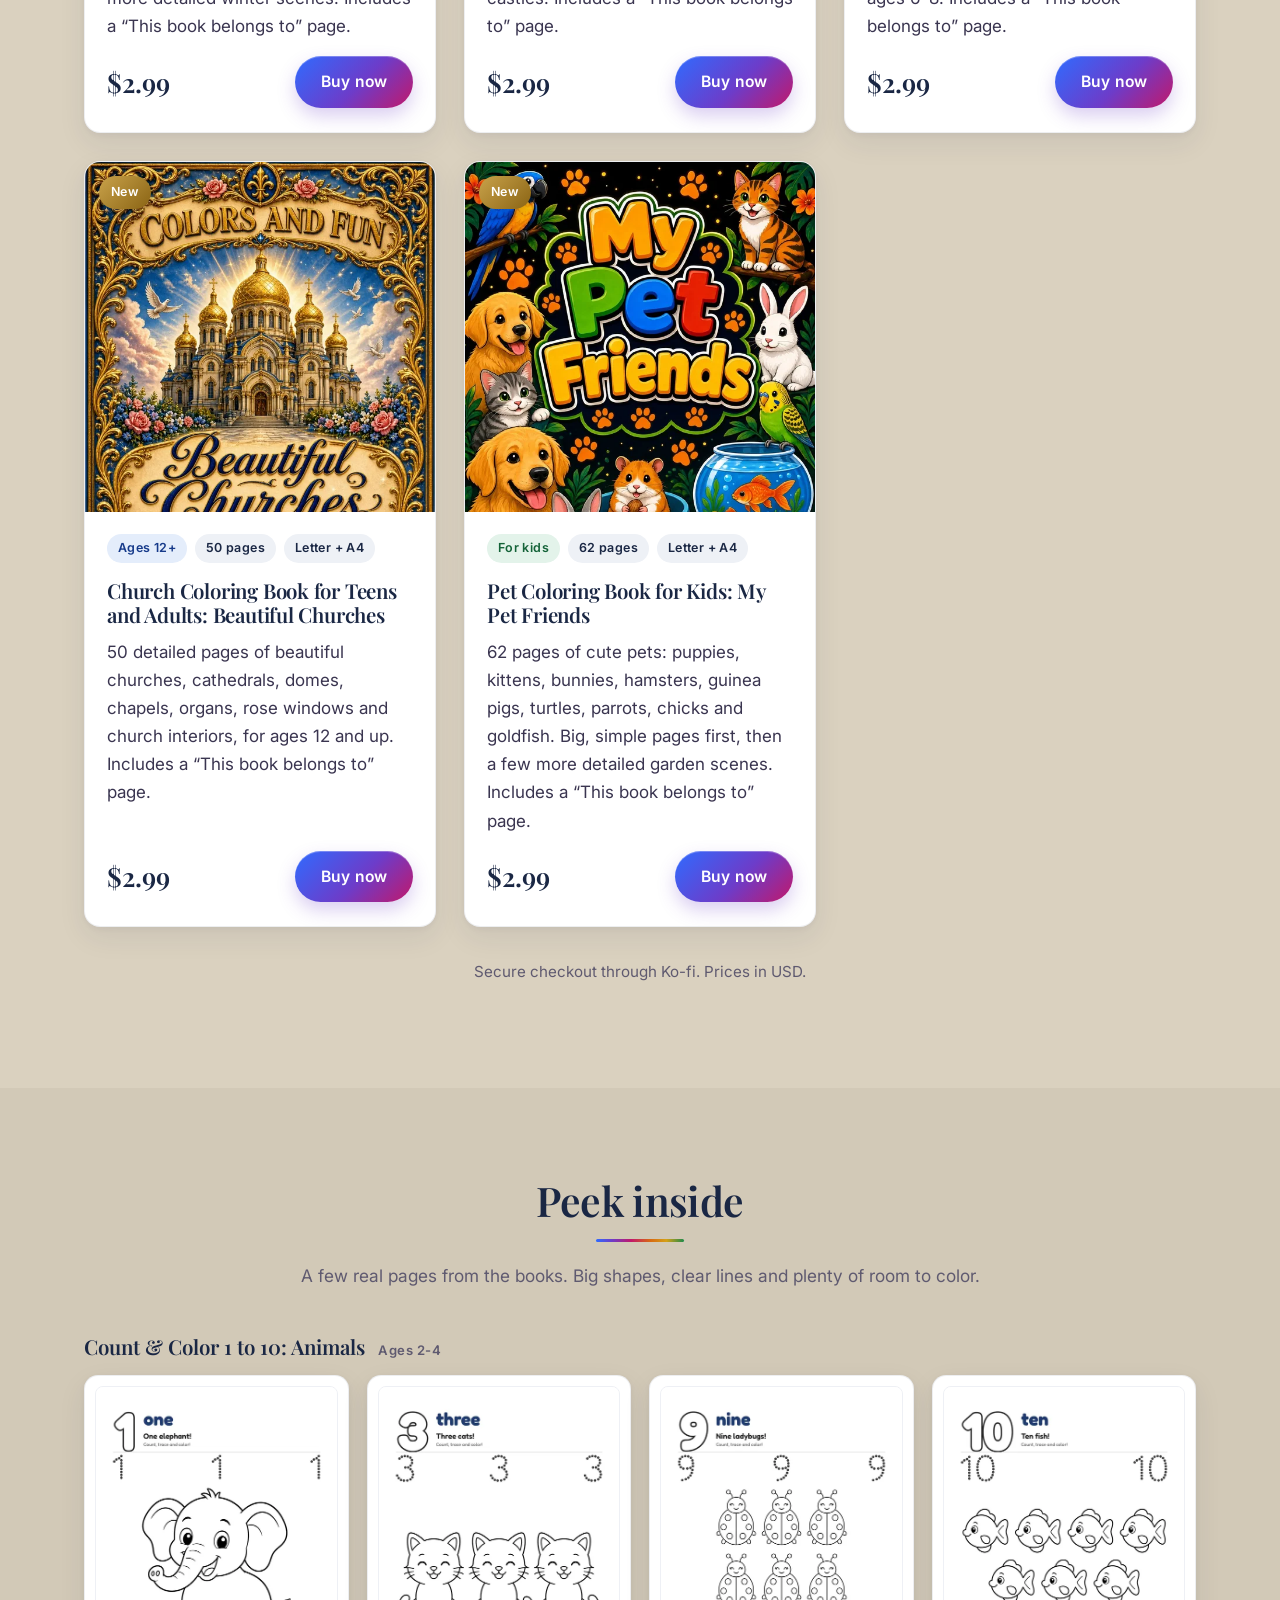
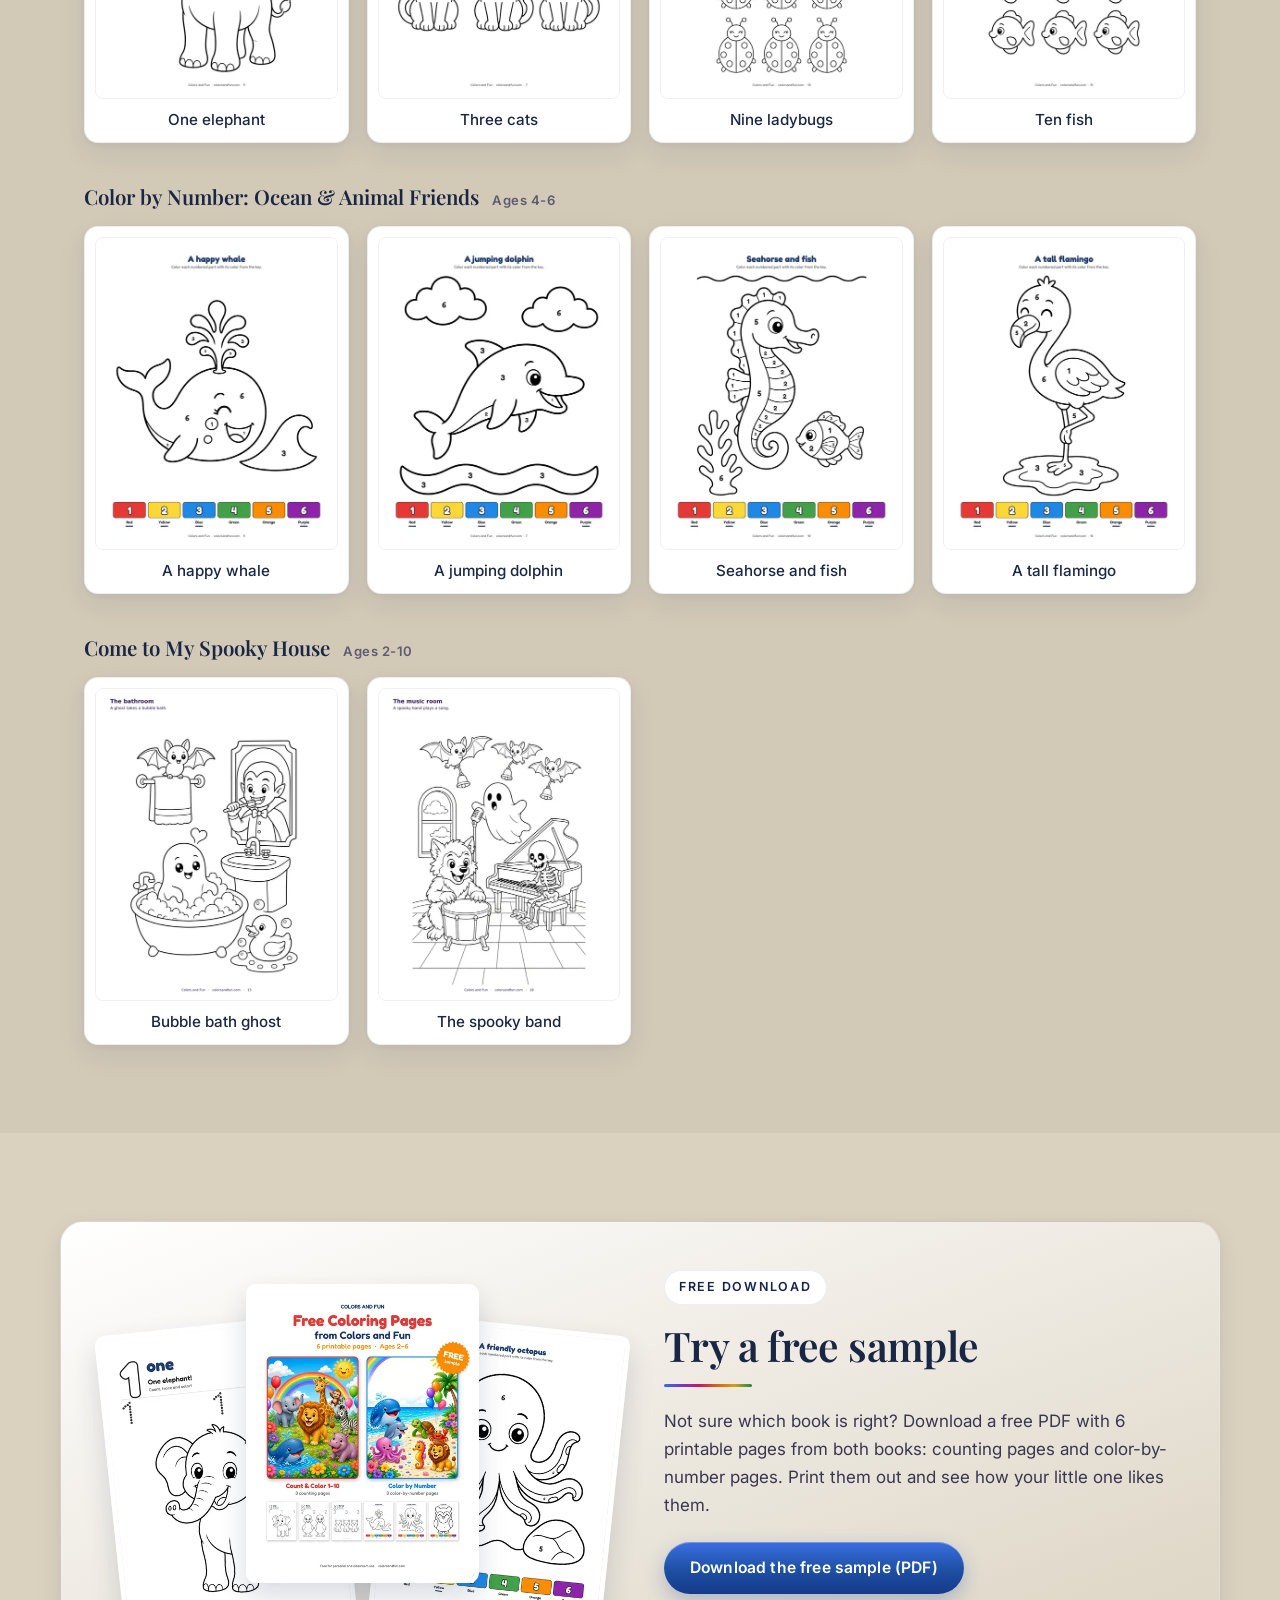
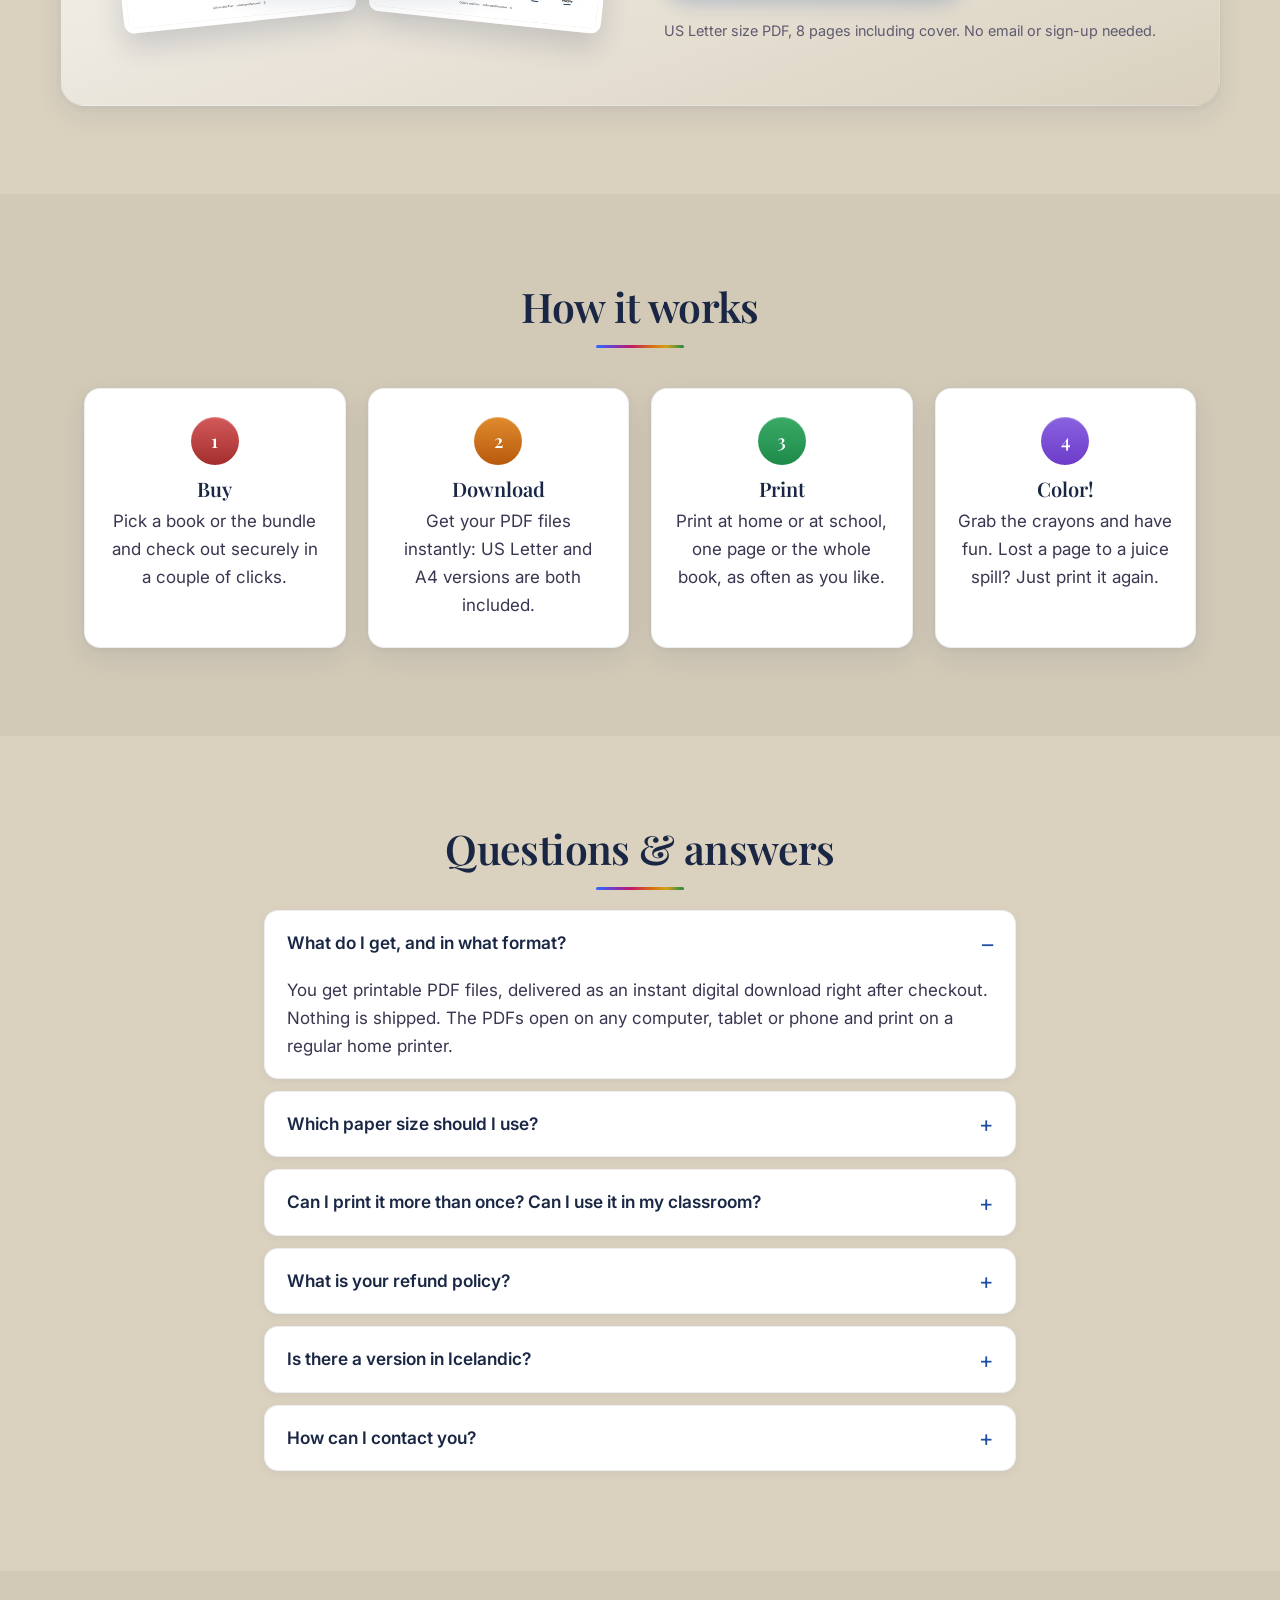
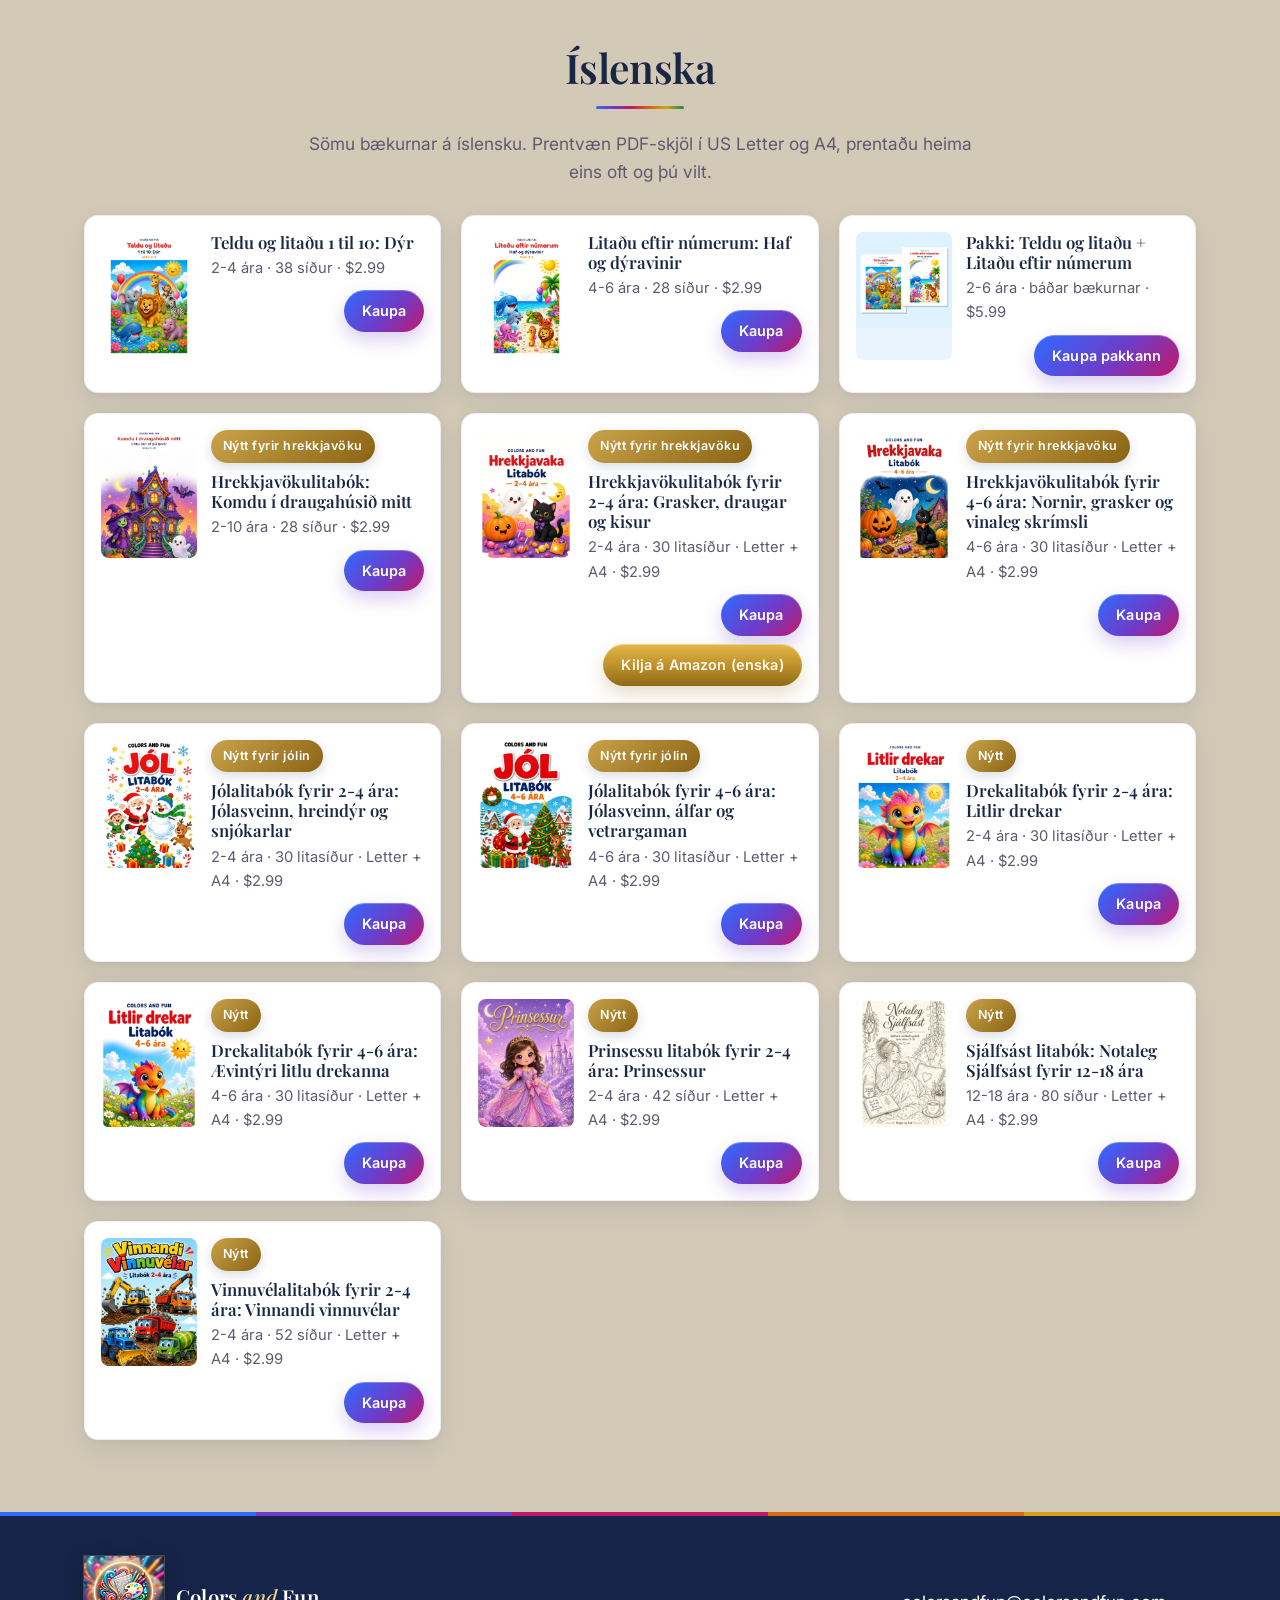
==== commit 022c0c6b: "Add 5 new coloring books from Magga og Ísak" ====
--- a/index.html
+++ b/index.html
@@ -516,6 +516,86 @@
             </div>
           </div>
         </article>
+
+        <article class="card" id="ice-princess-coloring-book-kids-5-8">
+          <span class="ribbon">New for Winter</span>
+          <img src="ice-princess-en-cover.webp" width="600" height="849" loading="lazy" alt="Winter Princess Coloring Book for Kids Ages 5&ndash;8: Ice Princess cover">
+          <div class="card-body">
+            <p class="tags"><span class="tag t-blue">Ages 5-8</span><span class="tag">42 pages</span><span class="tag">Letter + A4</span></p>
+            <h3>Winter Princess Coloring Book for Kids Ages 5&ndash;8: Ice Princess</h3>
+            <p>42 pages of ice princesses, snow fairies, ice castles, skating, snowflakes, snowmen and snowy owls. Simple pages to start, then more detailed winter scenes. Includes a &ldquo;This book belongs to&rdquo; page.</p>
+            <div class="buy">
+              <span class="price">$2.99</span>
+              <div class="buy-actions">
+                <a class="btn btn-buy" href="https://ko-fi.com/s/532d99f5eb" data-slug="ice-princess-coloring-book-kids-5-8" target="_blank" rel="noopener">Buy now</a>
+              </div>
+            </div>
+          </div>
+        </article>
+
+        <article class="card" id="mermaid-coloring-book-kids-8-plus">
+          <span class="ribbon">New</span>
+          <img src="mermaid-world-en-cover.webp" width="600" height="849" loading="lazy" alt="Mermaid Coloring Book for Kids Ages 8+: Mermaid World cover">
+          <div class="card-body">
+            <p class="tags"><span class="tag t-blue">Ages 8+</span><span class="tag">40 pages</span><span class="tag">Letter + A4</span></p>
+            <h3>Mermaid Coloring Book for Kids Ages 8+: Mermaid World</h3>
+            <p>40 detailed pages of mermaids with dolphins, sea turtles, seahorses, octopuses and jellyfish, coral reefs, treasure chests and underwater castles. Includes a &ldquo;This book belongs to&rdquo; page.</p>
+            <div class="buy">
+              <span class="price">$2.99</span>
+              <div class="buy-actions">
+                <a class="btn btn-buy" href="https://ko-fi.com/s/71540571f3" data-slug="mermaid-coloring-book-kids-8-plus" target="_blank" rel="noopener">Buy now</a>
+              </div>
+            </div>
+          </div>
+        </article>
+
+        <article class="card" id="farm-animals-coloring-book-kids-6-8">
+          <span class="ribbon">New</span>
+          <img src="farm-friends-en-cover.webp" width="600" height="849" loading="lazy" alt="Farm Animals Coloring Book for Kids Ages 6&ndash;8: Farm Friends cover">
+          <div class="card-body">
+            <p class="tags"><span class="tag t-green">Ages 6-8</span><span class="tag">42 pages</span><span class="tag">Letter + A4</span></p>
+            <h3>Farm Animals Coloring Book for Kids Ages 6&ndash;8: Farm Friends</h3>
+            <p>42 pages of happy farm scenes: red barns, cows, pigs, horses, sheep, ducks, chickens, bunnies, a tractor and a windmill, with clear outlines for ages 6&ndash;8. Includes a &ldquo;This book belongs to&rdquo; page.</p>
+            <div class="buy">
+              <span class="price">$2.99</span>
+              <div class="buy-actions">
+                <a class="btn btn-buy" href="https://ko-fi.com/s/6d623c978a" data-slug="farm-animals-coloring-book-kids-6-8" target="_blank" rel="noopener">Buy now</a>
+              </div>
+            </div>
+          </div>
+        </article>
+
+        <article class="card" id="church-coloring-book-teens-adults">
+          <span class="ribbon">New</span>
+          <img src="churches-en-cover.webp" width="600" height="849" loading="lazy" alt="Church Coloring Book for Teens and Adults: Beautiful Churches cover">
+          <div class="card-body">
+            <p class="tags"><span class="tag t-blue">Ages 12+</span><span class="tag">50 pages</span><span class="tag">Letter + A4</span></p>
+            <h3>Church Coloring Book for Teens and Adults: Beautiful Churches</h3>
+            <p>50 detailed pages of beautiful churches, cathedrals, domes, chapels, organs, rose windows and church interiors, for ages 12 and up. Includes a &ldquo;This book belongs to&rdquo; page.</p>
+            <div class="buy">
+              <span class="price">$2.99</span>
+              <div class="buy-actions">
+                <a class="btn btn-buy" href="https://ko-fi.com/s/c1d2d2cc8e" data-slug="church-coloring-book-teens-adults" target="_blank" rel="noopener">Buy now</a>
+              </div>
+            </div>
+          </div>
+        </article>
+
+        <article class="card" id="pet-coloring-book-kids-my-pet-friends">
+          <span class="ribbon">New</span>
+          <img src="pet-friends-en-cover.webp" width="600" height="849" loading="lazy" alt="Pet Coloring Book for Kids: My Pet Friends cover">
+          <div class="card-body">
+            <p class="tags"><span class="tag t-green">For kids</span><span class="tag">62 pages</span><span class="tag">Letter + A4</span></p>
+            <h3>Pet Coloring Book for Kids: My Pet Friends</h3>
+            <p>62 pages of cute pets: puppies, kittens, bunnies, hamsters, guinea pigs, turtles, parrots, chicks and goldfish. Big, simple pages first, then a few more detailed garden scenes. Includes a &ldquo;This book belongs to&rdquo; page.</p>
+            <div class="buy">
+              <span class="price">$2.99</span>
+              <div class="buy-actions">
+                <a class="btn btn-buy" href="https://ko-fi.com/s/dcac42c8f5" data-slug="pet-coloring-book-kids-my-pet-friends" target="_blank" rel="noopener">Buy now</a>
+              </div>
+            </div>
+          </div>
+        </article>
       </div>
       <p class="note">Secure checkout through Ko-fi. Prices in USD.</p>
     </div>
